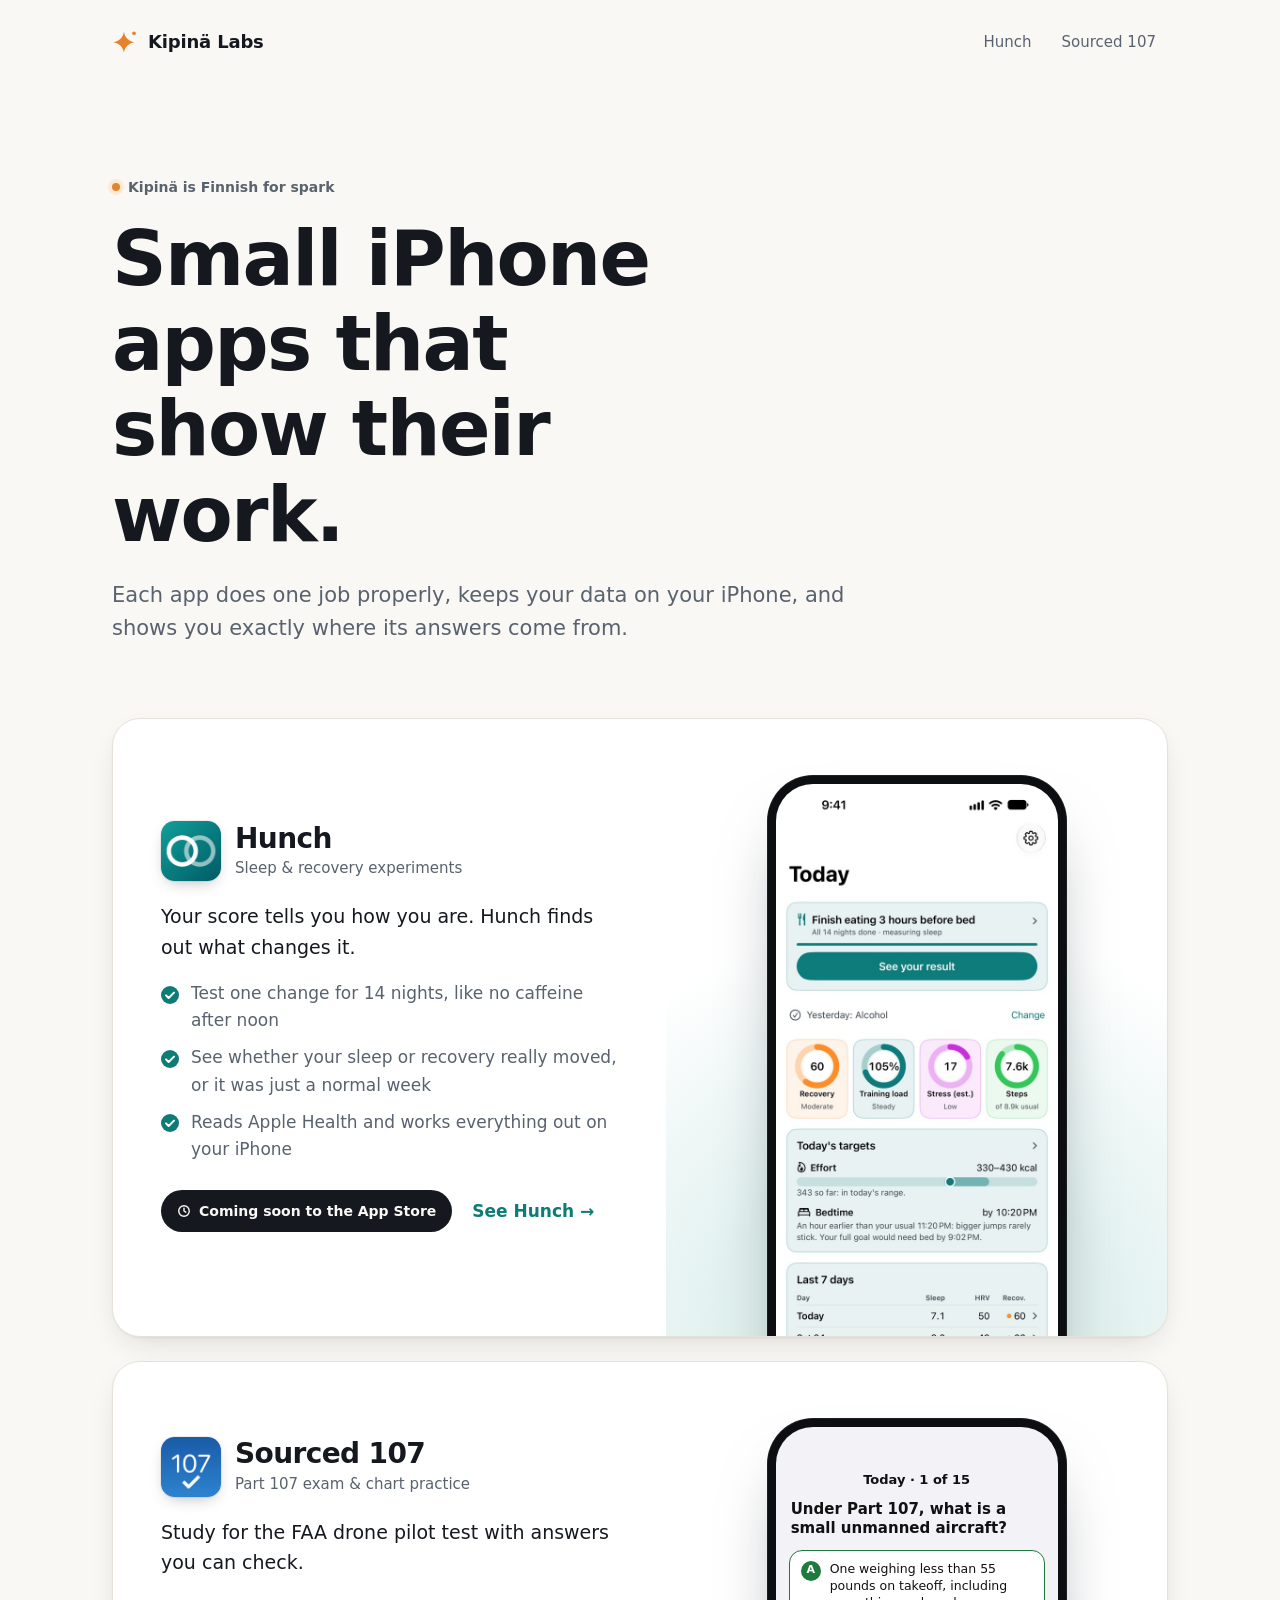
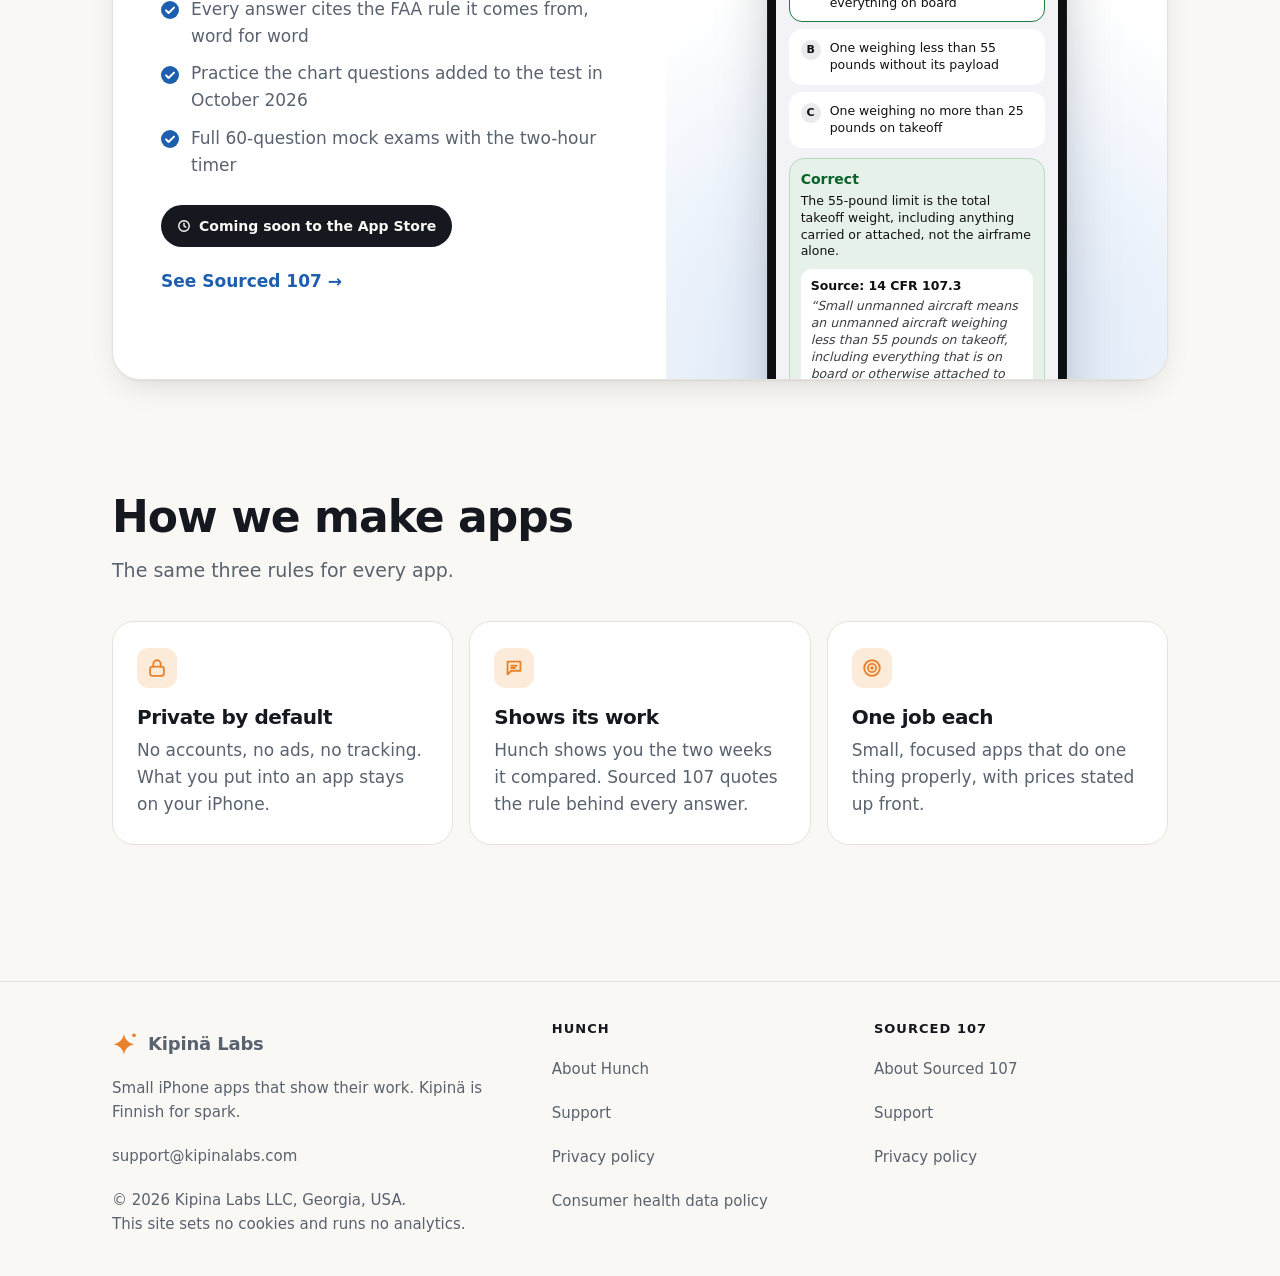
==== index.html @ bf765df0 "Publish site 2026-10-26" ====
<!doctype html>
<html lang="en">
<head>
<meta charset="utf-8">
<meta name="viewport" content="width=device-width, initial-scale=1, viewport-fit=cover">
<title>Kipina Labs: small iPhone apps that show their work</title>
<meta name="description" content="Kipina Labs makes Hunch, for sleep and recovery experiments, and Sourced 107, for the FAA Part 107 drone pilot test. No accounts, no ads, no tracking.">
<link rel="canonical" href="https://kipinalabs.com/">
<meta property="og:type" content="website">
<meta property="og:site_name" content="Kipina Labs">
<meta property="og:title" content="Kipina Labs: small iPhone apps that show their work">
<meta property="og:description" content="Kipina Labs makes Hunch, for sleep and recovery experiments, and Sourced 107, for the FAA Part 107 drone pilot test. No accounts, no ads, no tracking.">
<meta property="og:url" content="https://kipinalabs.com/">
<meta property="og:image" content="https://kipinalabs.com/assets/hunch-icon.png">
<meta name="twitter:card" content="summary">
<meta name="theme-color" content="#faf8f4" media="(prefers-color-scheme: light)">
<meta name="theme-color" content="#0e1114" media="(prefers-color-scheme: dark)">
<link rel="icon" href="/favicon.svg" type="image/svg+xml">
<link rel="stylesheet" href="/style.css">
<script type="application/ld+json">
{
 "@context": "https://schema.org",
 "@type": "Organization",
 "name": "Kipina Labs LLC",
 "url": "https://kipinalabs.com/",
 "email": "support@kipinalabs.com",
 "alternateName": "Kipinä Labs",
 "logo": "https://kipinalabs.com/favicon.svg"
}
</script>
</head>
<body>
<a class="skip-link" href="#main">Skip to main content</a>
<header class="site-header">
  <div class="wrap">
    <a class="brand" href="/"><svg viewBox="0 0 24 24" aria-hidden="true"><path fill="#e8822a" d="M11 2.5c.8 5.3 4.4 8.9 9.7 9.7-5.3.8-8.9 4.4-9.7 9.7-.8-5.3-4.4-8.9-9.7-9.7 5.3-.8 8.9-4.4 9.7-9.7z"/><circle cx="20.3" cy="3.9" r="1.7" fill="#e8822a"/></svg>Kipinä Labs</a>
    <nav class="site-nav" aria-label="Apps"><a href="/hunch/">Hunch</a><a href="/sourced107/">Sourced 107</a></nav>
  </div>
</header>
<main id="main">
<section class="wrap hero">
  <p class="eyebrow">Kipinä is Finnish for spark</p>
  <h1>Small iPhone apps that show their work.</h1>
  <p class="lead">Each app does one job properly, keeps your data on your iPhone, and shows you exactly where its answers come from.</p>
</section>

<section class="wrap apps" aria-label="Our apps">
  <article class="panel hunch">
    <div class="panel-text">
      <div class="app-id"><img class="app-icon" src="/assets/hunch-icon.png" alt="" width="60" height="60"><div><h2>Hunch</h2><p>Sleep &amp; recovery experiments</p></div></div>
      <p>Your score tells you how you are. Hunch finds out what changes it.</p>
      <ul class="checks">
        <li>Test one change for 14 nights, like no caffeine after noon</li>
        <li>See whether your sleep or recovery really moved, or it was just a normal week</li>
        <li>Reads Apple Health and works everything out on your iPhone</li>
      </ul>
      <div class="actions"><span class="soon"><svg viewBox="0 0 24 24" fill="none" stroke="currentColor" stroke-width="2.4" stroke-linecap="round" aria-hidden="true"><circle cx="12" cy="12" r="9"/><path d="M12 7v5l3 2"/></svg>Coming soon to the App Store</span><a class="more" href="/hunch/">See Hunch</a></div>
    </div>
    <div class="panel-art"><div class="phone"><img src="/assets/hunch-01-today.jpg" alt="Hunch's Today screen with recovery, training load, stress and steps rings" width="600" height="1304" loading="lazy"></div></div>
  </article>

  <article class="panel s107">
    <div class="panel-text">
      <div class="app-id"><img class="app-icon" src="/assets/sourced107-icon.png" alt="" width="60" height="60"><div><h2>Sourced 107</h2><p>Part 107 exam &amp; chart practice</p></div></div>
      <p>Study for the FAA drone pilot test with answers you can check.</p>
      <ul class="checks">
        <li>Every answer cites the FAA rule it comes from, word for word</li>
        <li>Practice the chart questions added to the test in October 2026</li>
        <li>Full 60-question mock exams with the two-hour timer</li>
      </ul>
      <div class="actions"><span class="soon"><svg viewBox="0 0 24 24" fill="none" stroke="currentColor" stroke-width="2.4" stroke-linecap="round" aria-hidden="true"><circle cx="12" cy="12" r="9"/><path d="M12 7v5l3 2"/></svg>Coming soon to the App Store</span><a class="more" href="/sourced107/">See Sourced 107</a></div>
    </div>
    <div class="panel-art"><div class="phone"><div class="screen" role="img" aria-label="Sourced 107 after a correct answer: the explanation, and the FAA rule it comes from, quoted word for word">
  <div class="bar">Today · 1 of 15</div>
  <div class="stem">Under Part 107, what is a small unmanned aircraft?</div>
  <div class="choice right"><b>A</b>One weighing less than 55 pounds on takeoff, including everything on board</div>
  <div class="choice"><b>B</b>One weighing less than 55 pounds without its payload</div>
  <div class="choice"><b>C</b>One weighing no more than 25 pounds on takeoff</div>
  <div class="verdict"><strong>Correct</strong>The 55-pound limit is the total takeoff weight, including anything carried or attached, not the airframe alone.
    <div class="src"><span>Source: 14 CFR 107.3</span><q>Small unmanned aircraft means an unmanned aircraft weighing less than 55 pounds on takeoff, including everything that is on board or otherwise attached to the aircraft.</q></div>
  </div>
  <div class="next">Next question</div>
</div></div></div>
  </article>
</section>

<section class="wrap section">
  <div class="section-head"><h2>How we make apps</h2><p>The same three rules for every app.</p></div>
  <div class="cards">
    <div class="card"><div class="glyph"><svg viewBox="0 0 24 24" fill="none" stroke="currentColor" stroke-width="2" stroke-linecap="round" stroke-linejoin="round" aria-hidden="true"><rect x="4.5" y="10.5" width="15" height="10" rx="2.5"/><path d="M8 10.5V7.5a4 4 0 0 1 8 0v3"/></svg></div><h3>Private by default</h3><p>No accounts, no ads, no tracking. What you put into an app stays on your iPhone.</p></div>
    <div class="card"><div class="glyph"><svg viewBox="0 0 24 24" fill="none" stroke="currentColor" stroke-width="2" stroke-linecap="round" stroke-linejoin="round" aria-hidden="true"><path d="M5 5h14v10H9l-4 4z"/><path d="M9 9.5h6M9 12h4"/></svg></div><h3>Shows its work</h3><p>Hunch shows you the two weeks it compared. Sourced 107 quotes the rule behind every answer.</p></div>
    <div class="card"><div class="glyph"><svg viewBox="0 0 24 24" fill="none" stroke="currentColor" stroke-width="2" aria-hidden="true"><circle cx="12" cy="12" r="8.5"/><circle cx="12" cy="12" r="4.5"/><circle cx="12" cy="12" r="1" fill="currentColor"/></svg></div><h3>One job each</h3><p>Small, focused apps that do one thing properly, with prices stated up front.</p></div>
  </div>
</section>
</main>
<footer class="site-footer">
  <div class="wrap">
    <div>
      <a class="brand" href="/"><svg viewBox="0 0 24 24" aria-hidden="true"><path fill="#e8822a" d="M11 2.5c.8 5.3 4.4 8.9 9.7 9.7-5.3.8-8.9 4.4-9.7 9.7-.8-5.3-4.4-8.9-9.7-9.7 5.3-.8 8.9-4.4 9.7-9.7z"/><circle cx="20.3" cy="3.9" r="1.7" fill="#e8822a"/></svg>Kipinä Labs</a>
      <p>Small iPhone apps that show their work. Kipinä is Finnish for spark.</p>
      <p><a href="mailto:support@kipinalabs.com">support@kipinalabs.com</a></p>
      <p>© 2026 Kipina Labs LLC, Georgia, USA.<br>This site sets no cookies and runs no analytics.</p>
    </div>
    <div>
      <h2>Hunch</h2>
      <ul><li><a href="/hunch/">About Hunch</a></li><li><a href="/hunch/support.html">Support</a></li><li><a href="/hunch/privacy.html">Privacy policy</a></li><li><a href="/hunch/consumer-health-data.html">Consumer health data policy</a></li></ul>
    </div>
    <div>
      <h2>Sourced 107</h2>
      <ul><li><a href="/sourced107/">About Sourced 107</a></li><li><a href="/sourced107/support.html">Support</a></li><li><a href="/sourced107/privacy.html">Privacy policy</a></li></ul>
    </div>
  </div>
</footer>
</body>
</html>
---- style.css ----
/* Kipina Labs: one stylesheet for every page. System fonts only, no third-party requests. */

:root {
  --bg: #faf8f4;
  --surface: #ffffff;
  --ink: #15191f;
  --muted: #59626f;
  --line: #e7e2d9;
  --spark: #e8822a;
  --spark-soft: #fcebd9;
  --focus: #b85c12; /* darker spark: at least 3:1 on every light background, for focus rings */
  --hunch: #0d7b76;
  --hunch-soft: #e1f1ef;
  --s107: #1d5fae;
  --s107-soft: #e4edf9;
  --shadow: 0 1px 2px rgba(21, 25, 31, .05), 0 12px 32px -12px rgba(21, 25, 31, .18);
  --radius: 22px;
  color-scheme: light dark;
}

@media (prefers-color-scheme: dark) {
  :root {
    --bg: #0e1114;
    --surface: #161a1f;
    --ink: #eef1f4;
    --muted: #a3acb7;
    --line: #272d34;
    --spark: #f59d4c;
    --spark-soft: #3a2614;
    --focus: #f59d4c;
    --hunch: #45c4bb;
    --hunch-soft: #0f2c2a;
    --s107: #74abee;
    --s107-soft: #142439;
    --shadow: 0 1px 2px rgba(0, 0, 0, .4), 0 16px 40px -16px rgba(0, 0, 0, .7);
  }
}

* { box-sizing: border-box; }

html { -webkit-text-size-adjust: 100%; scroll-behavior: smooth; }

body {
  margin: 0;
  background: var(--bg);
  color: var(--ink);
  font: 17px/1.6 -apple-system, BlinkMacSystemFont, "SF Pro Text", "Segoe UI", system-ui, sans-serif;
  -webkit-font-smoothing: antialiased;
}

img { max-width: 100%; height: auto; }

a { color: inherit; text-underline-offset: 3px; text-decoration-thickness: 1px; }
a:hover { text-decoration-thickness: 2px; }
:focus-visible { outline: 3px solid var(--focus); outline-offset: 3px; border-radius: 6px; }

.skip-link {
  position: absolute; left: 16px; top: -100px; z-index: 10;
  display: inline-flex; align-items: center; min-height: 44px; padding: 0 18px; border-radius: 999px;
  background: var(--ink); color: var(--bg); font-weight: 600; text-decoration: none;
}
.skip-link:focus { top: 12px; }

h1, h2, h3 {
  font-family: -apple-system, BlinkMacSystemFont, "SF Pro Display", "Segoe UI", system-ui, sans-serif;
  line-height: 1.12;
  letter-spacing: -0.022em;
  margin: 0;
}

.wrap {
  width: 100%;
  max-width: 1120px;
  margin: 0 auto;
  padding-left: max(16px, env(safe-area-inset-left));
  padding-right: max(16px, env(safe-area-inset-right));
}
@media (min-width: 640px) { .wrap { padding-left: 32px; padding-right: 32px; } }

/* Header */

.site-header { padding: 20px 0; }
.site-header .wrap { display: flex; flex-wrap: wrap; align-items: center; justify-content: space-between; gap: 4px 16px; }
.brand { display: inline-flex; align-items: center; gap: 10px; min-height: 44px; white-space: nowrap; font-weight: 700; font-size: 18px; letter-spacing: -0.01em; text-decoration: none; }
.brand svg { width: 26px; height: 26px; flex: none; }
.site-nav { display: flex; gap: 6px; flex-wrap: wrap; justify-content: flex-end; margin-left: auto; }
.site-nav a { display: inline-flex; align-items: center; min-height: 44px; text-decoration: none; font-size: 15px; font-weight: 500; color: var(--muted); padding: 0 12px; border-radius: 999px; }
.site-nav a:hover, .site-nav a[aria-current] { color: var(--ink); background: var(--surface); }

/* Home hero */

.hero { padding-top: 48px; padding-bottom: 40px; }
@media (min-width: 820px) { .hero { padding-top: 88px; padding-bottom: 72px; } }
.eyebrow { display: inline-flex; align-items: center; gap: 8px; font-size: 14px; font-weight: 600; color: var(--muted); margin: 0 0 18px; }
.eyebrow::before { content: ""; width: 8px; height: 8px; border-radius: 50%; background: var(--spark); box-shadow: 0 0 0 4px var(--spark-soft); }
.hero h1 { font-size: clamp(40px, 7.4vw, 76px); font-weight: 800; max-width: 12ch; }
.hero .lead { font-size: clamp(18px, 2.2vw, 21px); color: var(--muted); max-width: 36em; margin: 22px 0 0; }

/* App panels on the home page */

.apps { display: grid; gap: 24px; padding-bottom: 32px; }
.panel {
  display: grid;
  gap: 8px;
  background: var(--surface);
  border: 1px solid var(--line);
  border-radius: calc(var(--radius) + 6px);
  overflow: hidden;
  box-shadow: var(--shadow);
}
@media (min-width: 860px) { .panel { grid-template-columns: 1.05fr .95fr; gap: 0; } }
.panel-text { padding: 32px 24px 8px; }
@media (min-width: 860px) { .panel-text { padding: 56px 48px; align-self: center; } }
.panel-art { position: relative; display: grid; place-items: center; padding: 36px 16px 0; overflow: hidden; min-height: 360px; }
.panel-art::before { content: ""; position: absolute; inset: 0; background: linear-gradient(180deg, transparent 0%, var(--tint) 75%); }
@media (min-width: 860px) { .panel-art::before { background: radial-gradient(110% 85% at 50% 100%, var(--tint) 0%, var(--tint) 35%, transparent 80%); } }
@media (min-width: 860px) { .panel-art { padding: 56px 32px 0; align-items: end; } }
.panel.hunch { --accent: var(--hunch); --tint: var(--hunch-soft); }
.panel.s107 { --accent: var(--s107); --tint: var(--s107-soft); }

.app-id { display: flex; align-items: center; gap: 14px; margin-bottom: 20px; }
.app-icon { width: 60px; height: 60px; border-radius: 22.5%; box-shadow: 0 0 0 1px rgba(0, 0, 0, .06), 0 6px 16px -6px rgba(0, 0, 0, .3); flex: none; }
.app-id h2 { font-size: 28px; }
.app-id p { margin: 2px 0 0; color: var(--muted); font-size: 15px; }
.panel-text > p { font-size: 19px; margin: 0 0 18px; }

.checks { list-style: none; padding: 0; margin: 0 0 26px; display: grid; gap: 10px; }
.checks li { position: relative; padding-left: 30px; color: var(--muted); }
.checks li::before {
  content: "";
  position: absolute; left: 0; top: .32em;
  width: 18px; height: 18px; border-radius: 50%;
  background: var(--accent, var(--spark)) url("data:image/svg+xml,%3Csvg xmlns='http://www.w3.org/2000/svg' viewBox='0 0 18 18'%3E%3Cpath d='M5 9.4l2.6 2.6L13 6.6' fill='none' stroke='white' stroke-width='2' stroke-linecap='round' stroke-linejoin='round'/%3E%3C/svg%3E") center / 18px no-repeat;
}

.actions { display: flex; flex-wrap: wrap; align-items: center; gap: 12px 20px; }
.soon {
  display: inline-flex; align-items: center; gap: 8px;
  font-size: 14px; font-weight: 600;
  padding: 10px 16px; border-radius: 999px;
  background: var(--ink); color: var(--bg);
}
.soon svg { width: 14px; height: 14px; }
.more { display: inline-flex; align-items: center; min-height: 44px; font-weight: 600; color: var(--accent, var(--ink)); text-decoration: none; }
.more::after { content: "\00a0→"; content: "\00a0→" / ""; } /* the arrow is decoration: keep it out of the link's name */
.more:hover { text-decoration: underline; }

/* Phones */

.phone {
  position: relative;
  width: min(290px, 74vw);
  padding: 9px;
  border-radius: 46px;
  background: #0c0e11;
  box-shadow: 0 0 0 1px rgba(255, 255, 255, .07) inset, 0 40px 70px -30px rgba(10, 20, 30, .55);
}
.phone > img, .phone > .screen { display: block; width: 100%; border-radius: 37px; }
.panel-art .phone { margin-bottom: -90px; }
@media (min-width: 860px) { .panel-art .phone { margin-bottom: -70px; width: 300px; } }

/* A drawn Sourced 107 screen, from question REG-0001 in the app */
.screen {
  aspect-ratio: 1206 / 2622;
  background: #f2f2f7;
  color: #111;
  padding: 44px 13px 16px;
  font-size: 12.5px;
  line-height: 1.35;
  overflow: hidden;
  font-family: -apple-system, BlinkMacSystemFont, "SF Pro Text", system-ui, sans-serif;
}
.screen .bar { text-align: center; font-weight: 600; font-size: 13px; margin-bottom: 12px; }
.screen .stem { font-weight: 700; font-size: 15px; line-height: 1.25; margin: 0 2px 12px; }
.screen .choice { display: flex; gap: 9px; align-items: flex-start; background: #fff; border-radius: 13px; padding: 10px 11px; margin-bottom: 7px; border: 1.5px solid transparent; }
.screen .choice b { flex: none; width: 20px; height: 20px; border-radius: 50%; background: #e9e9ee; display: grid; place-items: center; font-size: 11px; }
.screen .choice.right { border-color: #1f7a3d; }
.screen .choice.right b { background: #1f7a3d; color: #fff; }
.screen .verdict { background: #e6f1e9; border: 1px solid #b9d8c2; border-radius: 15px; padding: 11px; margin-top: 10px; }
.screen .verdict strong { color: #0a6129; display: block; font-size: 14px; margin-bottom: 4px; }
.screen .src { background: #fff; border-radius: 11px; padding: 9px 10px; margin-top: 9px; }
.screen .src span { font-weight: 700; display: block; margin-bottom: 3px; }
.screen .src q { font-style: italic; color: #3c3c43; }
.screen .next { margin-top: 14px; background: #1d5fae; color: #fff; text-align: center; font-weight: 600; border-radius: 999px; padding: 10px; }

/* Principles */

.section { padding-top: 64px; padding-bottom: 64px; }
@media (min-width: 820px) { .section { padding-top: 80px; padding-bottom: 80px; } }
.section-head { max-width: 40em; margin-bottom: 36px; }
.section-head h2 { font-size: clamp(30px, 4.4vw, 44px); font-weight: 800; }
.section-head p { color: var(--muted); font-size: 19px; margin: 14px 0 0; }

.cards { display: grid; gap: 16px; }
@media (min-width: 720px) { .cards { grid-template-columns: repeat(3, 1fr); } }
@media (min-width: 720px) { .cards.two { grid-template-columns: repeat(2, 1fr); } }
.card { background: var(--surface); border: 1px solid var(--line); border-radius: var(--radius); padding: 26px 24px; }
.card h3 { font-size: 20px; margin-bottom: 8px; }
.card p { margin: 0; color: var(--muted); }
.card .glyph { width: 40px; height: 40px; border-radius: 12px; display: grid; place-items: center; margin-bottom: 18px; background: var(--tint, var(--spark-soft)); color: var(--accent, var(--spark)); }
.card .glyph svg { width: 22px; height: 22px; }
.card ul { margin: 10px 0 0; padding-left: 18px; color: var(--muted); }
.card li + li { margin-top: 4px; }

/* App pages */

.app-page.hunch { --accent: var(--hunch); --tint: var(--hunch-soft); }
.app-page.s107 { --accent: var(--s107); --tint: var(--s107-soft); }

.app-hero { display: grid; gap: 40px; padding-top: 32px; padding-bottom: 24px; align-items: center; }
@media (min-width: 880px) { .app-hero { grid-template-columns: 1.1fr .9fr; padding-top: 64px; padding-bottom: 40px; } }
.app-hero .app-icon { width: 88px; height: 88px; margin-bottom: 22px; }
.app-hero h1 { font-size: clamp(44px, 7vw, 68px); font-weight: 800; }
.app-hero .sub { font-size: clamp(20px, 2.6vw, 24px); font-weight: 600; color: var(--accent); margin: 8px 0 18px; letter-spacing: -0.01em; }
.app-hero .lead { font-size: 19px; color: var(--muted); max-width: 32em; margin: 0 0 28px; }
.app-hero .fine { font-size: 14px; color: var(--muted); margin: 14px 0 0; }
.hero-art { position: relative; display: grid; place-items: center; padding: 24px 0; }
.hero-art::before { content: ""; position: absolute; inset: 6% 4%; border-radius: 50%; background: radial-gradient(closest-side, var(--tint), transparent); }

.steps { counter-reset: step; display: grid; gap: 16px; }
@media (min-width: 720px) { .steps { grid-template-columns: repeat(3, 1fr); } }
.steps .card { position: relative; padding-top: 64px; }
.steps .card::before {
  counter-increment: step; content: counter(step);
  position: absolute; top: 22px; left: 24px;
  width: 30px; height: 30px; border-radius: 50%;
  display: grid; place-items: center;
  font-weight: 700; font-size: 15px;
  background: var(--accent); color: var(--bg);
}

.split { display: grid; gap: 40px; align-items: center; }
@media (min-width: 880px) { .split { grid-template-columns: 1fr 1fr; gap: 64px; } }
.split .phone { justify-self: center; }

.shots { display: flex; gap: 20px; overflow-x: auto; scroll-snap-type: x mandatory; padding: 8px 2px 24px; margin: 0; scrollbar-width: thin; }
.shots figure { flex: 0 0 220px; margin: 0; scroll-snap-align: start; }
.shots img { display: block; width: 100%; border-radius: 26px; border: 1px solid var(--line); box-shadow: var(--shadow); }
.shots figcaption { font-size: 15px; color: var(--muted); margin-top: 12px; }

.price { display: grid; gap: 16px; }
@media (min-width: 720px) { .price { grid-template-columns: repeat(3, 1fr); } }
.price .card strong { display: block; font-size: 30px; letter-spacing: -0.02em; margin: 4px 0 6px; color: var(--ink); }
.price .card.featured { border: 2px solid var(--accent); }
.tag { display: inline-block; font-size: 12px; font-weight: 700; text-transform: uppercase; letter-spacing: .06em; color: var(--accent); }

.note { border-left: 4px solid var(--accent, var(--spark)); background: var(--surface); border-radius: 0 14px 14px 0; padding: 16px 20px; color: var(--muted); margin: 0; }

.faq { display: grid; gap: 10px; max-width: 760px; }
.faq details { background: var(--surface); border: 1px solid var(--line); border-radius: 16px; padding: 0 20px; }
.faq summary { cursor: pointer; font-weight: 600; padding: 18px 0; list-style: none; display: flex; justify-content: space-between; gap: 16px; }
.faq summary::-webkit-details-marker { display: none; }
.faq summary::after { content: "+"; content: "+" / ""; font-weight: 400; font-size: 22px; line-height: 1; color: var(--muted); }
.faq details[open] summary::after { content: "–"; content: "–" / ""; }
.faq details p { margin: 0 0 18px; color: var(--muted); }

.page-links { display: flex; flex-wrap: wrap; gap: 10px; }
.page-links a { text-decoration: none; font-weight: 600; padding: 10px 16px; border-radius: 999px; border: 1px solid var(--line); background: var(--surface); }
.page-links a:hover { border-color: var(--accent, var(--ink)); }

/* Support and privacy pages */

.prose { max-width: 720px; padding-top: 24px; padding-bottom: 24px; }
.prose .crumb { display: inline-flex; align-items: center; gap: 10px; min-height: 44px; font-weight: 600; text-decoration: none; color: var(--muted); margin-bottom: 26px; }
.prose .crumb img { width: 32px; height: 32px; border-radius: 22.5%; }
.prose h1 { font-size: clamp(34px, 5vw, 48px); font-weight: 800; margin-bottom: 10px; }
.prose h2 { font-size: 21px; margin: 36px 0 8px; letter-spacing: -0.01em; }
.prose p { margin: 0 0 14px; }
.prose ul { margin: 0 0 14px; padding-left: 22px; }
.prose li { margin: 0 0 8px; }
.prose a { color: var(--accent, var(--ink)); }
.meta { color: var(--muted); font-size: 15px; margin: 0 0 28px; }
.summary { background: var(--surface); border: 1px solid var(--line); border-radius: 16px; padding: 18px 20px; }

/* Footer */

.site-footer { border-top: 1px solid var(--line); margin-top: 56px; padding: 40px 0 calc(40px + env(safe-area-inset-bottom)); color: var(--muted); font-size: 15px; }
.site-footer .wrap { display: grid; gap: 28px; }
@media (min-width: 720px) { .site-footer .wrap { grid-template-columns: 1.4fr 1fr 1fr; } }
.site-footer h2 { font-size: 13px; text-transform: uppercase; letter-spacing: .08em; color: var(--ink); margin-bottom: 10px; }
.site-footer ul { list-style: none; margin: 0; padding: 0; display: grid; }
.site-footer a { display: inline-flex; align-items: center; min-height: 44px; text-decoration: none; }
.site-footer a:hover { color: var(--ink); text-decoration: underline; }
.site-footer p { margin: 10px 0 0; }

@media (prefers-reduced-motion: reduce) { html { scroll-behavior: auto; } }
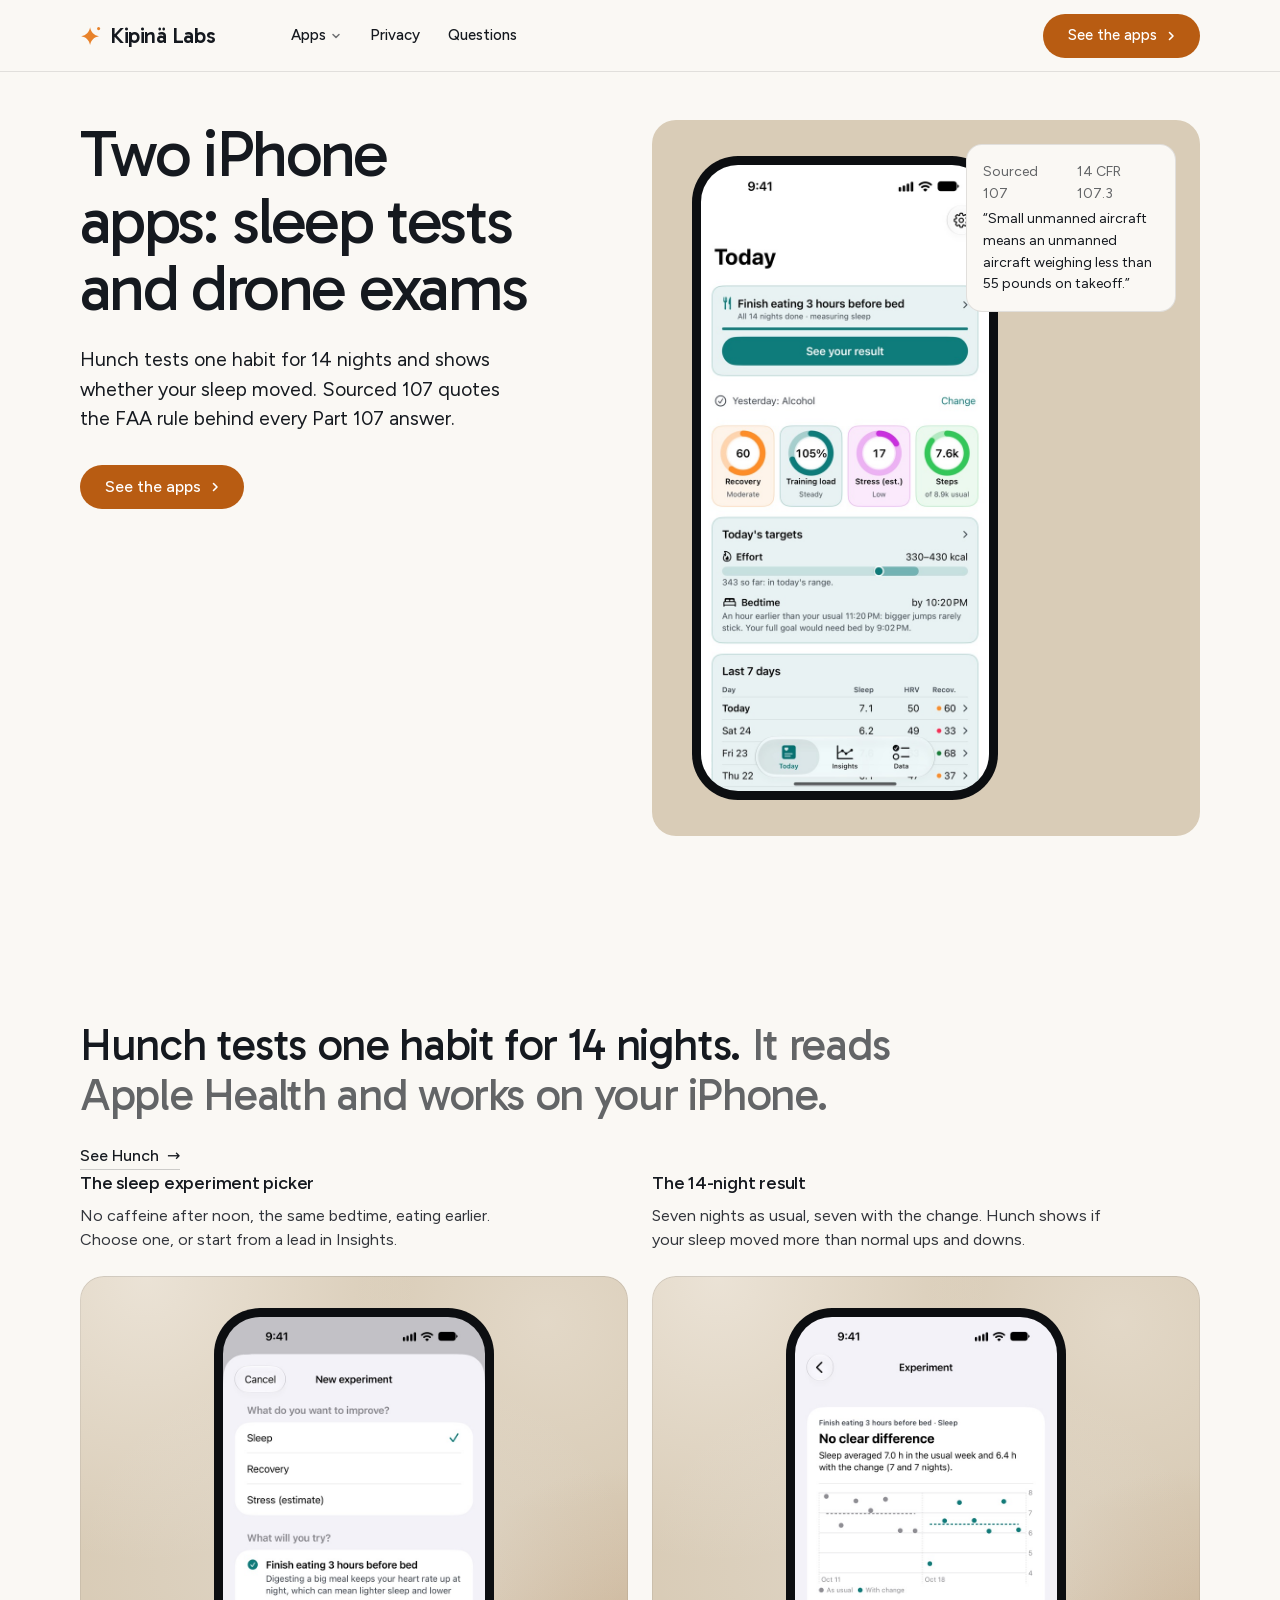
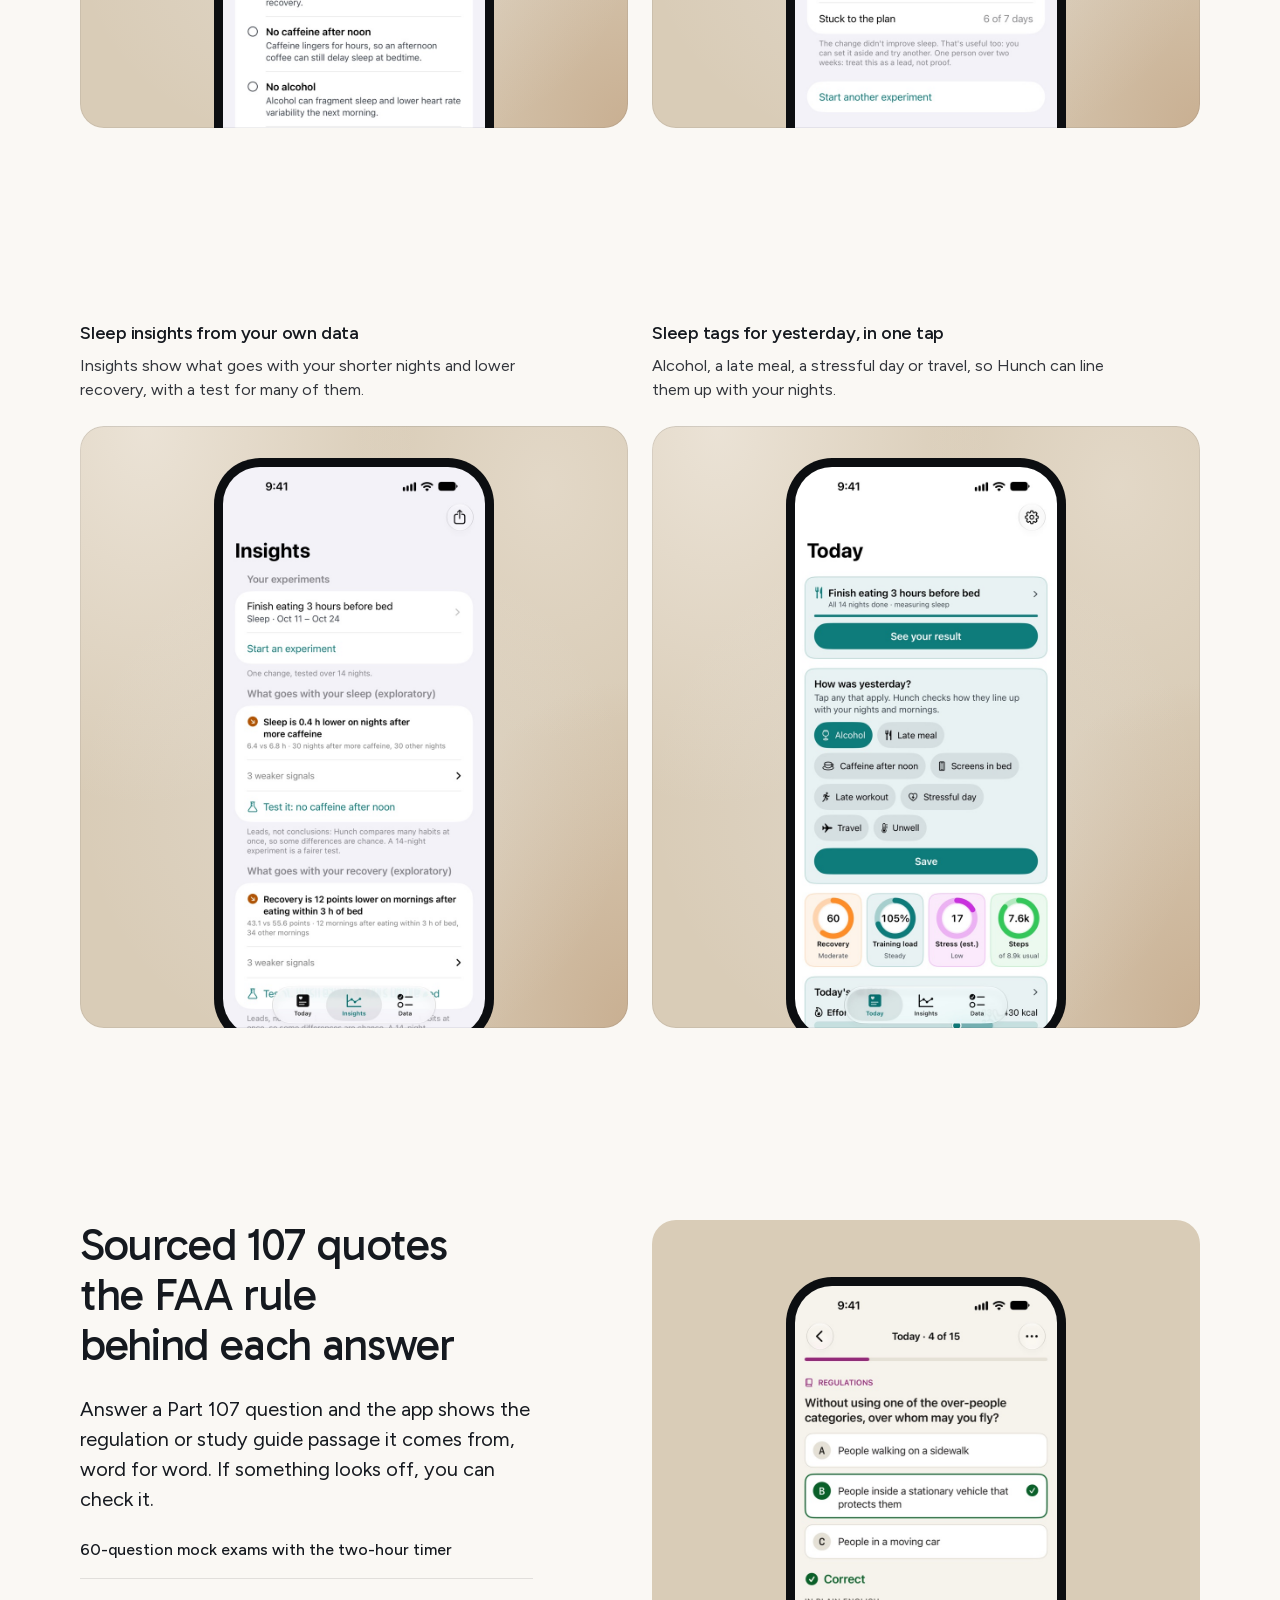
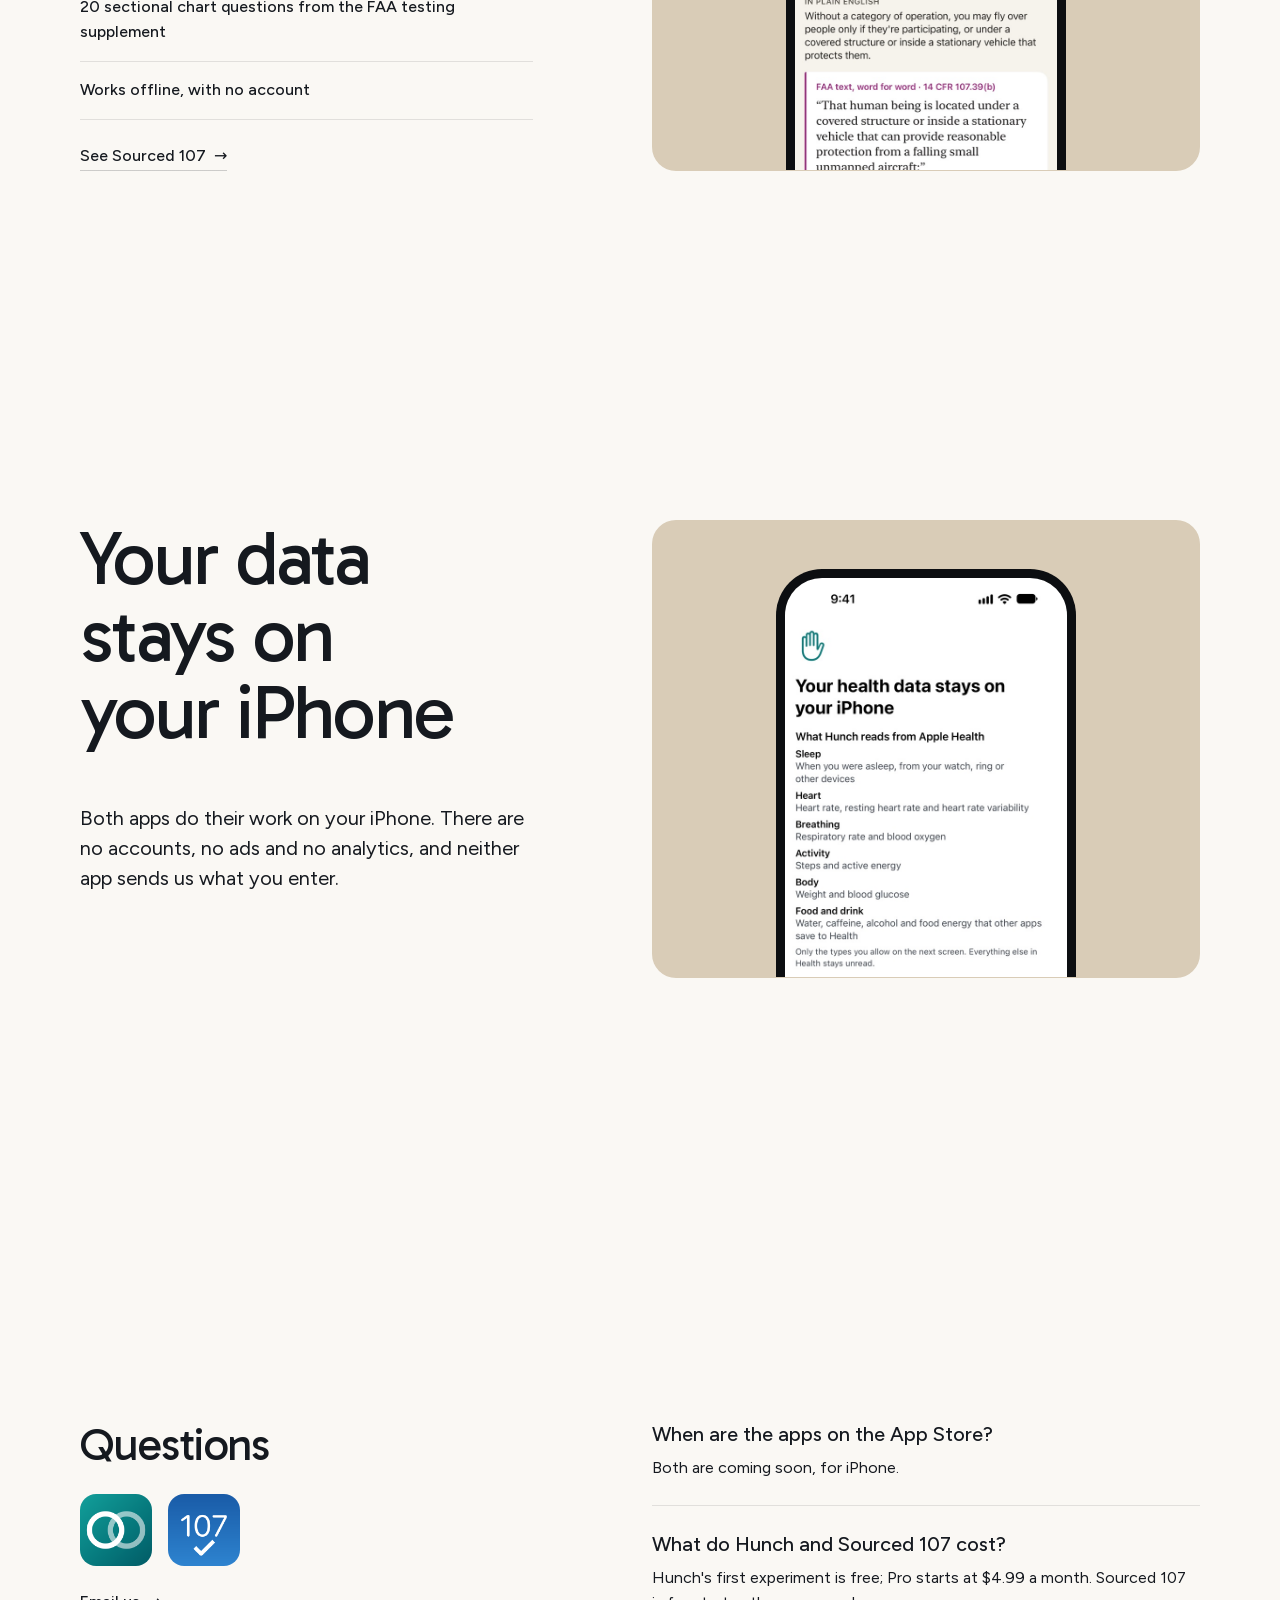
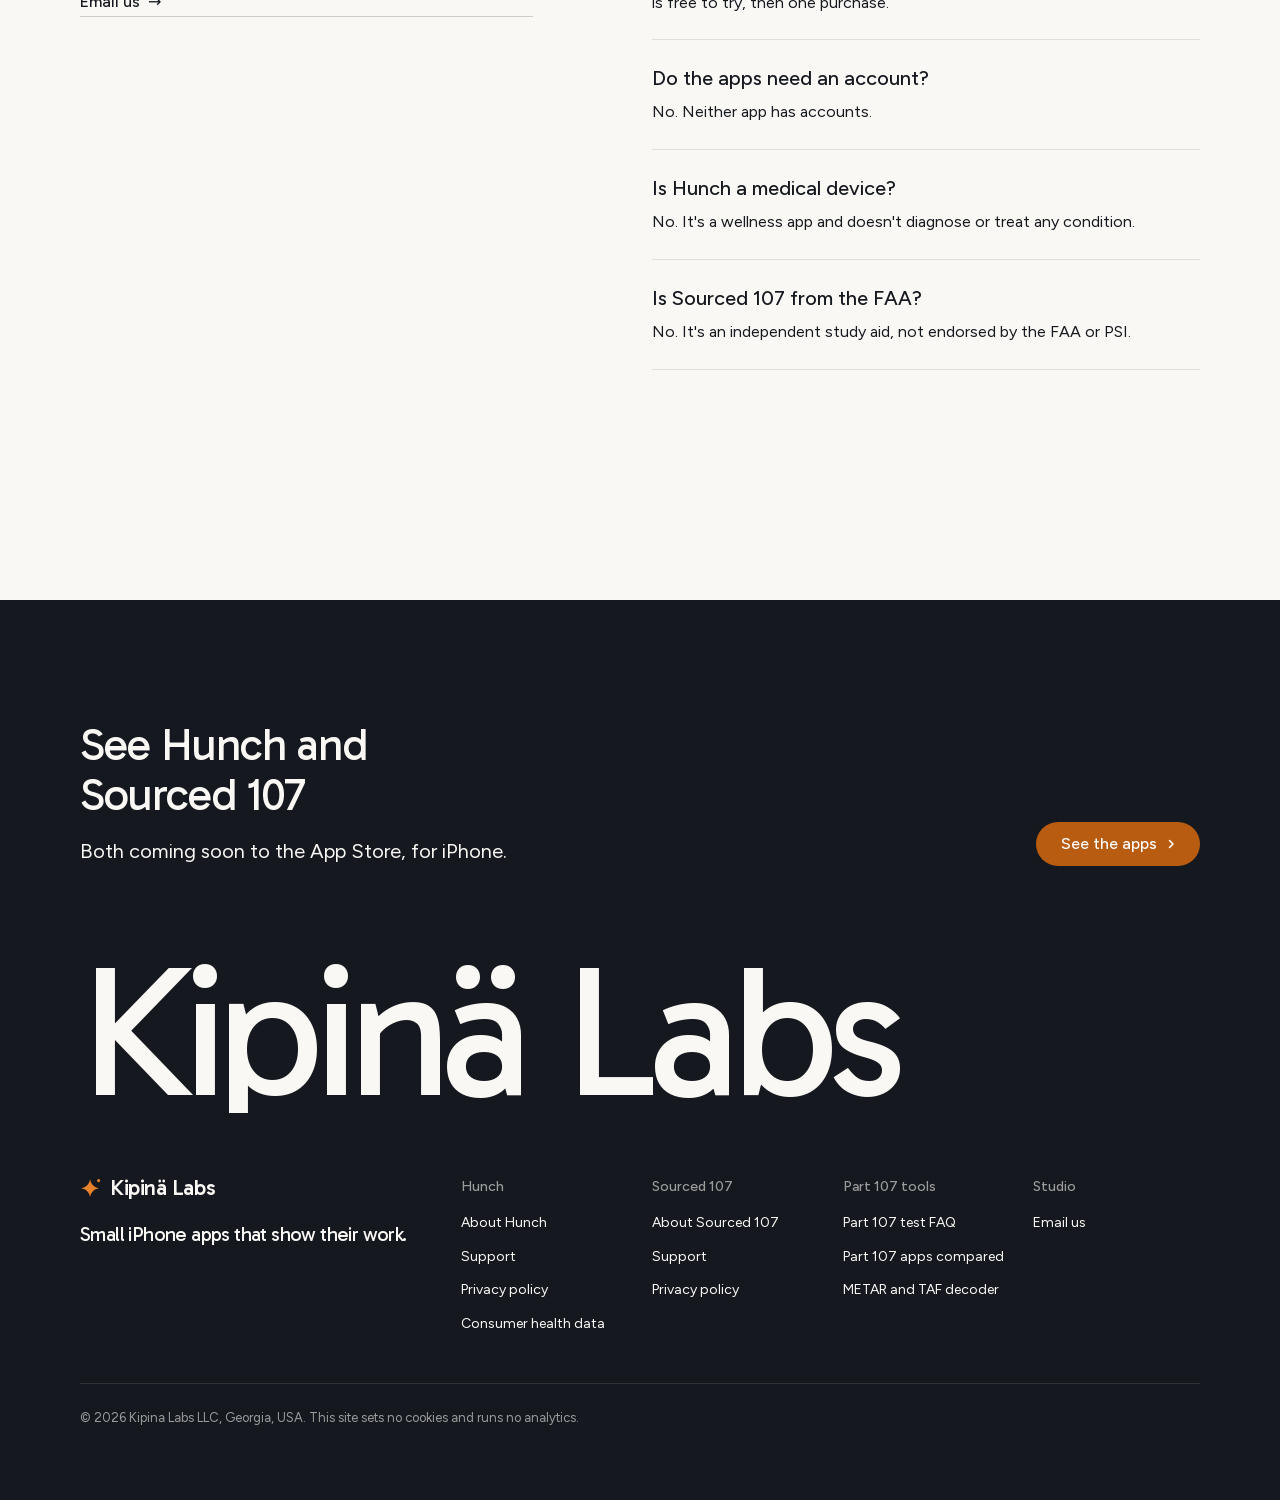
==== commit bda3c009: "Publish site 2026-11-12" ====
--- a/index.html
+++ b/index.html
@@ -1,115 +1,263 @@
 <!doctype html>
-<html lang="en">
+<html lang="en" data-type="software" data-radius="round" data-ground="sand" data-buttons="arrow" data-motion>
 <head>
 <meta charset="utf-8">
 <meta name="viewport" content="width=device-width, initial-scale=1, viewport-fit=cover">
-<title>Kipina Labs: small iPhone apps that show their work</title>
-<meta name="description" content="Kipina Labs makes Hunch, for sleep and recovery experiments, and Sourced 107, for the FAA Part 107 drone pilot test. No accounts, no ads, no tracking.">
+<title>Kipina Labs: iPhone apps for sleep tests and drone exams</title>
+<meta name="description" content="Hunch tests one sleep habit for 14 nights. Sourced 107 quotes the FAA rule behind every Part 107 answer. No accounts, no ads, no tracking.">
 <link rel="canonical" href="https://kipinalabs.com/">
 <meta property="og:type" content="website">
 <meta property="og:site_name" content="Kipina Labs">
-<meta property="og:title" content="Kipina Labs: small iPhone apps that show their work">
-<meta property="og:description" content="Kipina Labs makes Hunch, for sleep and recovery experiments, and Sourced 107, for the FAA Part 107 drone pilot test. No accounts, no ads, no tracking.">
+<meta property="og:title" content="Kipina Labs: iPhone apps for sleep tests and drone exams">
+<meta property="og:description" content="Hunch tests one sleep habit for 14 nights. Sourced 107 quotes the FAA rule behind every Part 107 answer.">
 <meta property="og:url" content="https://kipinalabs.com/">
-<meta property="og:image" content="https://kipinalabs.com/assets/hunch-icon.png">
-<meta name="twitter:card" content="summary">
-<meta name="theme-color" content="#faf8f4" media="(prefers-color-scheme: light)">
-<meta name="theme-color" content="#0e1114" media="(prefers-color-scheme: dark)">
+<meta property="og:image" content="https://kipinalabs.com/share.jpg">
+<meta name="twitter:card" content="summary_large_image">
 <link rel="icon" href="/favicon.svg" type="image/svg+xml">
-<link rel="stylesheet" href="/style.css">
-<script type="application/ld+json">
-{
- "@context": "https://schema.org",
- "@type": "Organization",
- "name": "Kipina Labs LLC",
- "url": "https://kipinalabs.com/",
- "email": "support@kipinalabs.com",
- "alternateName": "Kipinä Labs",
- "logo": "https://kipinalabs.com/favicon.svg"
+<meta name="theme-color" content="#faf8f4">
+<meta name="site-kind" content="software">
+<meta name="page-type" content="software">
+<link rel="stylesheet" href="assets/fonts/fonts.css">
+<link rel="stylesheet" href="assets/system.css">
+<link rel="stylesheet" href="assets/ui/cards.css">
+<link rel="stylesheet" href="assets/motion/motion.css">
+<link rel="stylesheet" href="assets/backgrounds/backgrounds.css">
+<link rel="stylesheet" href="assets/layout/layout.css">
+<link rel="stylesheet" href="assets/icons/icon.css">
+<!-- Kipina Labs' own colours (the spark on warm paper) through start.mjs brand; fonts self-hosted, so the site
+     still makes no third-party requests -->
+<style>
+:root {
+  --p-bg: #faf8f4; --p-surface: #edebe8; --p-ink: #15191f; --p-muted: #636567;
+  --p-accent: #b85c12; --p-accent-ink: #ffffff; --p-action: #b85c12; --p-action-ink: #ffffff;
+  --p-inv-bg: #15191f; --p-inv-surface: #22262b; --p-inv-ink: #faf8f4; --p-inv-muted: #9a9b9b;
+  --p-inv-accent: #b85c12; --p-inv-accent-ink: #ffffff; --p-inv-action: #b85c12; --p-inv-action-ink: #ffffff;
+  --font-display: "Gabarito", system-ui, sans-serif;
+  --font-text: "Figtree", system-ui, sans-serif;
+  --font-mono: "DM Mono", ui-monospace, "SFMono-Regular", Menlo, Consolas, monospace;
+  --display-weight: 400;
+  --display-tracking: -0.03em;
+  --display-tracking-xl: -0.04em;
+  --ly-scale: 0.98;
 }
-</script>
+</style>
+<script>document.documentElement.classList.add('m-enter');setTimeout(()=>document.documentElement.classList.add('m-enter-done'),700)</script>
+<script src="assets/backgrounds/backgrounds.js"></script>
+<script>document.documentElement.classList.add('mo-js');setTimeout(()=>document.documentElement.classList.add('mo-safe'),2500)</script>
+<link rel="modulepreload" href="assets/moments/moments.js">
+<link rel="modulepreload" href="assets/moments/lib.js">
+<link rel="modulepreload" href="assets/moments/liquid-type/moment.js">
+<!-- page CSS: inside the visuals only (the phone frame round the real app screens), and the card group's --p-h -->
+<style>
+  .nav__logo svg { width: 22px; height: 22px; flex: none; }
+  .phone, .frame > .phone { position: absolute; width: 280px; padding: 9px; border-radius: 46px; background: #0c0e11; }
+  .phone > img { display: block; width: 100%; height: auto; border-radius: 37px; }
+  .hero__media { background: var(--ground-bg); }
+  .hero__media .phone { left: 40px; top: 36px; height: calc(100% - 72px); width: auto; }
+  .hero__media .phone > img { height: 100%; width: auto; }
+  @media (max-width: 1279px) { .hero__media .ly-float { display: none; } .hero__media .phone { left: 50%; translate: -50% 0; } }
+  .hero__media .phone--2 { display: none; }
+  @media (min-width: 640px) and (max-width: 1023px) {
+    #sourced107 .frame--split, #privacy .frame--split { --ratio: 46%; }
+    #hunch .card .panel { --p-h: calc(100svh - 620px); }
+    .hero__media .phone { translate: none; left: calc(50% - var(--s-3)); translate: -100% 0; }
+    .hero__media .phone--2 { display: block; left: calc(50% + var(--s-3)); translate: none; }
+  }
+  .hero__media .ly-float { left: auto; bottom: auto; right: var(--s-5); top: var(--s-5); width: 210px; }
+  .ly-float q { font-size: var(--t-small); color: var(--ink); quotes: "\201C" "\201D"; }
+  #privacy .frame .phone { left: calc(50% - 150px); top: 48px; width: 300px; }
+  #privacy .mo-lt__type { font-size: clamp(44px, 6vw, 88px); }
+  #faq .app-icons { display: flex; flex-wrap: wrap; align-items: center; gap: var(--s-5) var(--s-4); }
+  #faq .app-icons .link { flex-basis: 100%; }
+  #faq .app-icons__pair { display: flex; gap: var(--s-4); }
+  #faq .app-icons img { width: 72px; height: 72px; border-radius: 22.5%; }
+  #hunch .panel { --p-h: 340px; }
+  #hunch .panel .phone { left: calc(50% - 140px); top: 32px; }
+  #sourced107 .frame .phone { left: calc(50% - 140px); top: 56px; }
+  .frame:has(> .phone) { overflow: hidden; background: var(--ground-bg); border-color: transparent; }
+  @media (max-width: 639px) {
+    #hunch .card .panel { --p-h: 212px; }
+    #hunch-h .muted { display: none; }
+    #hunch .card p { display: none; }
+    #sourced107 .frame--split, #privacy .frame--split { --ratio: 50%; }
+    #faq .app-icons img { width: 56px; height: 56px; }
+    #faq .app-icons { flex-wrap: nowrap; justify-content: space-between; width: 100%; }
+    #faq .app-icons .link { flex-basis: auto; }
+    .hero__media .phone { top: 24px; height: calc(100% - 48px); }
+    #sourced107 .frame .phone, #privacy .frame .phone { width: 280px; left: calc(50% - 140px); top: 32px; }
+    .hero__media .ly-float { display: none; }
+  }
+</style>
 </head>
 <body>
-<a class="skip-link" href="#main">Skip to main content</a>
-<header class="site-header">
-  <div class="wrap">
-    <a class="brand" href="/"><svg viewBox="0 0 24 24" aria-hidden="true"><path fill="#e8822a" d="M11 2.5c.8 5.3 4.4 8.9 9.7 9.7-5.3.8-8.9 4.4-9.7 9.7-.8-5.3-4.4-8.9-9.7-9.7 5.3-.8 8.9-4.4 9.7-9.7z"/><circle cx="20.3" cy="3.9" r="1.7" fill="#e8822a"/></svg>Kipinä Labs</a>
-    <nav class="site-nav" aria-label="Apps"><a href="/hunch/">Hunch</a><a href="/sourced107/">Sourced 107</a></nav>
+<!-- type: software (a studio selling its own iPhone apps)
+     deal: hero split, nav nav-cards, close close-word, footer footer-dark, rhythm space, buttons arrow,
+     mark: the client's own spark (replaces the dealt dots), palette: the client's own (start.mjs brand), type gabarito
+     moments: liquid-type on the privacy statement (#privacy), the page's one pointer moment -->
+<header class="nav">
+  <div class="wrap nav__bar">
+    <a class="skip-link" href="#top">Skip to content</a>
+    <a class="nav__logo" href="#top"><svg viewBox="0 0 24 24" aria-hidden="true"><path fill="#e8822a" d="M11 2.5c.8 5.3 4.4 8.9 9.7 9.7-5.3.8-8.9 4.4-9.7 9.7-.8-5.3-4.4-8.9-9.7-9.7 5.3-.8 8.9-4.4 9.7-9.7z"/><circle cx="20.3" cy="3.9" r="1.7" fill="#e8822a"/></svg>Kipinä Labs</a>
+    <nav class="nav__links" aria-label="Main">
+      <div class="nav__item">
+        <a class="nav__link" href="#hunch">Apps <svg class="chev" viewBox="0 0 12 12" aria-hidden="true"><path d="M3 4.5l3 3 3-3" fill="none" stroke="currentColor" stroke-width="1.5" stroke-linecap="round" stroke-linejoin="round"/></svg></a>
+        <div class="nav__menu">
+          <div class="wrap grid">
+            <a class="menu-card span-4" href="hunch/">
+              <div class="panel"><img class="frame__img" src="assets/hunch-03-experiment-result.jpg" alt="Hunch's result screen for a 14-night experiment" width="600" height="1304" style="object-position: 50% 12%" loading="lazy"></div>
+              <span class="t-card">Hunch</span>
+              <span class="t-small muted">Tests one sleep habit for 14 nights</span>
+            </a>
+            <a class="menu-card span-4" href="sourced107/">
+              <div class="panel"><img class="frame__img" src="assets/s107-03-chart-question.jpg" alt="A Sourced 107 sectional chart question with the chart excerpt" width="600" height="1304" style="object-position: 50% 22%" loading="lazy"></div>
+              <span class="t-card">Sourced 107</span>
+              <span class="t-small muted">Part 107 practice that quotes the FAA rule</span>
+            </a>
+          </div>
+        </div>
+      </div>
+      <div class="nav__item"><a class="nav__link" href="#privacy">Privacy</a></div>
+      <div class="nav__item"><a class="nav__link" href="#faq">Questions</a></div>
+    </nav>
+    <div class="nav__actions">
+      <a class="btn btn--primary" href="#hunch">See the apps<svg class="m-arrow" viewBox="0 0 12 12" aria-hidden="true"><path class="m-arrow__stem" d="M1 6h8"/><path class="m-arrow__head" d="M4.5 2.5 8 6l-3.5 3.5"/></svg></a>
+    </div>
+    <button class="nav__toggle" type="button" aria-expanded="false" aria-label="Menu">
+      <svg width="18" height="18" viewBox="0 0 18 18" aria-hidden="true"><path d="M2 5h14M2 13h14" stroke="currentColor" stroke-width="1.6" stroke-linecap="round"/></svg>
+    </button>
   </div>
 </header>
-<main id="main">
-<section class="wrap hero">
-  <p class="eyebrow">Kipinä is Finnish for spark</p>
-  <h1>Small iPhone apps that show their work.</h1>
-  <p class="lead">Each app does one job properly, keeps your data on your iPhone, and shows you exactly where its answers come from.</p>
-</section>
-
-<section class="wrap apps" aria-label="Our apps">
-  <article class="panel hunch">
-    <div class="panel-text">
-      <div class="app-id"><img class="app-icon" src="/assets/hunch-icon.png" alt="" width="60" height="60"><div><h2>Hunch</h2><p>Sleep &amp; recovery experiments</p></div></div>
-      <p>Your score tells you how you are. Hunch finds out what changes it.</p>
-      <ul class="checks">
-        <li>Test one change for 14 nights, like no caffeine after noon</li>
-        <li>See whether your sleep or recovery really moved, or it was just a normal week</li>
-        <li>Reads Apple Health and works everything out on your iPhone</li>
-      </ul>
-      <div class="actions"><span class="soon"><svg viewBox="0 0 24 24" fill="none" stroke="currentColor" stroke-width="2.4" stroke-linecap="round" aria-hidden="true"><circle cx="12" cy="12" r="9"/><path d="M12 7v5l3 2"/></svg>Coming soon to the App Store</span><a class="more" href="/hunch/">See Hunch</a></div>
-    </div>
-    <div class="panel-art"><div class="phone"><img src="/assets/hunch-01-today.jpg" alt="Hunch's Today screen with recovery, training load, stress and steps rings" width="600" height="1304" loading="lazy"></div></div>
-  </article>
-
-  <article class="panel s107">
-    <div class="panel-text">
-      <div class="app-id"><img class="app-icon" src="/assets/sourced107-icon.png" alt="" width="60" height="60"><div><h2>Sourced 107</h2><p>Part 107 exam &amp; chart practice</p></div></div>
-      <p>Study for the FAA drone pilot test with answers you can check.</p>
-      <ul class="checks">
-        <li>Every answer cites the FAA rule it comes from, word for word</li>
-        <li>Practice the chart questions added to the test in October 2026</li>
-        <li>Full 60-question mock exams with the two-hour timer</li>
-      </ul>
-      <div class="actions"><span class="soon"><svg viewBox="0 0 24 24" fill="none" stroke="currentColor" stroke-width="2.4" stroke-linecap="round" aria-hidden="true"><circle cx="12" cy="12" r="9"/><path d="M12 7v5l3 2"/></svg>Coming soon to the App Store</span><a class="more" href="/sourced107/">See Sourced 107</a></div>
-    </div>
-    <div class="panel-art"><div class="phone"><div class="screen" role="img" aria-label="Sourced 107 after a correct answer: the explanation, and the FAA rule it comes from, quoted word for word">
-  <div class="bar">Today · 1 of 15</div>
-  <div class="stem">Under Part 107, what is a small unmanned aircraft?</div>
-  <div class="choice right"><b>A</b>One weighing less than 55 pounds on takeoff, including everything on board</div>
-  <div class="choice"><b>B</b>One weighing less than 55 pounds without its payload</div>
-  <div class="choice"><b>C</b>One weighing no more than 25 pounds on takeoff</div>
-  <div class="verdict"><strong>Correct</strong>The 55-pound limit is the total takeoff weight, including anything carried or attached, not the airframe alone.
-    <div class="src"><span>Source: 14 CFR 107.3</span><q>Small unmanned aircraft means an unmanned aircraft weighing less than 55 pounds on takeoff, including everything that is on board or otherwise attached to the aircraft.</q></div>
-  </div>
-  <div class="next">Next question</div>
-</div></div></div>
-  </article>
-</section>
-
-<section class="wrap section">
-  <div class="section-head"><h2>How we make apps</h2><p>The same three rules for every app.</p></div>
-  <div class="cards">
-    <div class="card"><div class="glyph"><svg viewBox="0 0 24 24" fill="none" stroke="currentColor" stroke-width="2" stroke-linecap="round" stroke-linejoin="round" aria-hidden="true"><rect x="4.5" y="10.5" width="15" height="10" rx="2.5"/><path d="M8 10.5V7.5a4 4 0 0 1 8 0v3"/></svg></div><h3>Private by default</h3><p>No accounts, no ads, no tracking. What you put into an app stays on your iPhone.</p></div>
-    <div class="card"><div class="glyph"><svg viewBox="0 0 24 24" fill="none" stroke="currentColor" stroke-width="2" stroke-linecap="round" stroke-linejoin="round" aria-hidden="true"><path d="M5 5h14v10H9l-4 4z"/><path d="M9 9.5h6M9 12h4"/></svg></div><h3>Shows its work</h3><p>Hunch shows you the two weeks it compared. Sourced 107 quotes the rule behind every answer.</p></div>
-    <div class="card"><div class="glyph"><svg viewBox="0 0 24 24" fill="none" stroke="currentColor" stroke-width="2" aria-hidden="true"><circle cx="12" cy="12" r="8.5"/><circle cx="12" cy="12" r="4.5"/><circle cx="12" cy="12" r="1" fill="currentColor"/></svg></div><h3>One job each</h3><p>Small, focused apps that do one thing properly, with prices stated up front.</p></div>
-  </div>
-</section>
+
+<main id="top">
+  <section class="hero hero--split" data-enter aria-labelledby="hero-h">
+    <div class="wrap"><div class="hero-text grid hero__grid">
+      <div class="hero__text span-5">
+        <h1 id="hero-h">Two iPhone apps: sleep tests and drone exams</h1>
+        <p class="hero__lead">Hunch tests one habit for 14 nights and shows whether your sleep moved. Sourced 107 quotes the FAA rule behind every Part 107 answer.</p>
+        <div class="btn-row"><a class="btn btn--primary" href="#hunch">See the apps<svg class="m-arrow" viewBox="0 0 12 12" aria-hidden="true"><path class="m-arrow__stem" d="M1 6h8"/><path class="m-arrow__head" d="M4.5 2.5 8 6l-3.5 3.5"/></svg></a></div>
+      </div>
+      <div class="hero__media span-6 start-7" data-visual>
+        <div class="phone phone--2"><img src="assets/hunch-08-week-300.jpg" srcset="assets/hunch-08-week-300.jpg 300w, assets/hunch-08-week.jpg 600w" sizes="(max-width: 1023px) 240px, 312px" alt="Hunch's week view: sleep, heart rate variability and recovery for the last 7 days" width="600" height="1304" loading="lazy" data-source="client" data-subject="Hunch app screen"></div>
+        <div class="phone"><img src="assets/hunch-01-today-300.jpg" srcset="assets/hunch-01-today-300.jpg 300w, assets/hunch-01-today.jpg 600w" sizes="(max-width: 1023px) 240px, 312px" alt="Hunch's Today screen: a finished 14-night experiment, yesterday's tag, and recovery, training load, stress and steps against your own normal" width="600" height="1304" fetchpriority="high" data-source="client" data-subject="Hunch app screen"></div>
+        <div class="ly-float">
+          <div class="ly-float__row"><span>Sourced 107</span><span>14 CFR 107.3</span></div>
+          <q>Small unmanned aircraft means an unmanned aircraft weighing less than 55 pounds on takeoff.</q>
+        </div>
+      </div>
+    </div></div>
+  </section>
+
+  <section class="section g2" id="hunch" aria-labelledby="hunch-h">
+    <div class="wrap">
+      <div class="group">
+        <div class="section-head--split">
+          <h2 id="hunch-h">Hunch tests one habit for 14 nights. <span class="muted">It reads Apple Health and works on your iPhone.</span></h2>
+          <a class="link" href="hunch/">See Hunch</a>
+        </div>
+        <div class="grid">
+          <article class="card card--row card--open span-6 m-nolift">
+            <h3>The sleep experiment picker</h3>
+            <p>No caffeine after noon, the same bedtime, eating earlier. Choose one, or start from a lead in Insights.</p>
+            <div class="panel" data-visual><div class="phone"><img src="assets/hunch-09-choose-experiment-300.jpg" srcset="assets/hunch-09-choose-experiment-300.jpg 300w, assets/hunch-09-choose-experiment.jpg 600w" sizes="(max-width: 1023px) 240px, 312px" alt="Hunch's New experiment screen with a list of changes to try" width="600" height="1304" loading="lazy" data-source="client" data-subject="Hunch app screen"></div></div>
+          </article>
+          <article class="card card--row card--open span-6 m-nolift">
+            <h3>The 14-night result</h3>
+            <p>Seven nights as usual, seven with the change. Hunch shows if your sleep moved more than normal ups and downs.</p>
+            <div class="panel" data-visual><div class="phone"><img src="assets/hunch-03-experiment-result-300.jpg" srcset="assets/hunch-03-experiment-result-300.jpg 300w, assets/hunch-03-experiment-result.jpg 600w" sizes="(max-width: 1023px) 240px, 312px" alt="Hunch's experiment result: no clear difference after 14 nights" width="600" height="1304" loading="lazy" data-source="client" data-subject="Hunch app screen"></div></div>
+          </article>
+        </div>
+      </div>
+      <div class="grid">
+        <article class="card card--row card--open span-6 m-nolift">
+          <h3>Sleep insights from your own data</h3>
+          <p>Insights show what goes with your shorter nights and lower recovery, with a test for many of them.</p>
+          <div class="panel" data-visual><div class="phone"><img src="assets/hunch-04-insights-300.jpg" srcset="assets/hunch-04-insights-300.jpg 300w, assets/hunch-04-insights.jpg 600w" sizes="(max-width: 1023px) 240px, 312px" alt="Hunch's Insights screen with leads from your own sleep data" width="600" height="1304" loading="lazy" data-source="client" data-subject="Hunch app screen"></div></div>
+        </article>
+        <article class="card card--row card--open span-6 m-nolift">
+          <h3>Sleep tags for yesterday, in one tap</h3>
+          <p>Alcohol, a late meal, a stressful day or travel, so Hunch can line them up with your nights.</p>
+          <div class="panel" data-visual><div class="phone"><img src="assets/hunch-05-tags-300.jpg" srcset="assets/hunch-05-tags-300.jpg 300w, assets/hunch-05-tags.jpg 600w" sizes="(max-width: 1023px) 240px, 312px" alt="Hunch's tag picker: alcohol, late meal, caffeine after noon, screens in bed" width="600" height="1304" loading="lazy" data-source="client" data-subject="Hunch app screen"></div></div>
+        </article>
+      </div>
+    </div>
+  </section>
+
+  <section class="section" id="sourced107" aria-labelledby="s107-h">
+    <div class="wrap grid">
+      <div class="span-5 stack-5">
+        <h2 id="s107-h">Sourced 107 quotes the FAA rule behind each answer</h2>
+        <p class="t-lead">Answer a Part 107 question and the app shows the regulation or study guide passage it comes from, word for word. If something looks off, you can check it.</p>
+        <ul class="rows">
+          <li><span class="rows__name">60-question mock exams with the two-hour timer</span></li>
+          <li><span class="rows__name">20 sectional chart questions from the FAA testing supplement</span></li>
+          <li><span class="rows__name">Works offline, with no account</span></li>
+        </ul>
+        <a class="link" href="sourced107/">See Sourced 107</a>
+      </div>
+      <div class="frame frame--split span-6 start-7" data-visual>
+        <div class="phone"><img src="assets/s107-01-correct-answer-300.jpg" srcset="assets/s107-01-correct-answer-300.jpg 300w, assets/s107-01-correct-answer.jpg 600w" sizes="(max-width: 1023px) 240px, 312px" alt="Sourced 107 after a correct answer: the explanation in plain English, then the FAA text word for word from 14 CFR 107.39(b)" width="600" height="1304" loading="lazy" data-source="client" data-subject="Sourced 107 app screen"></div>
+      </div>
+    </div>
+  </section>
+
+  <section class="section statement" id="privacy" aria-labelledby="privacy-h">
+    <div class="wrap grid">
+      <div data-moment="liquid-type" class="section-head span-5" style="max-width: none">
+        <h2 id="privacy-h" class="mo-lt__type">Your data stays on your iPhone</h2>
+        <p class="t-lead">Both apps do their work on your iPhone. There are no accounts, no ads and no analytics, and neither app sends us what you enter.</p>
+      </div>
+      <div class="frame frame--split span-6 start-7" data-visual>
+        <div class="phone"><img src="assets/hunch-10-privacy-300.jpg" srcset="assets/hunch-10-privacy-300.jpg 300w, assets/hunch-10-privacy.jpg 600w" sizes="(max-width: 1023px) 240px, 312px" alt="Hunch's privacy screen: what it reads from Apple Health and how to delete it" width="600" height="1304" loading="lazy" data-source="client" data-subject="Hunch app screen"></div>
+      </div>
+    </div>
+  </section>
+
+  <section class="section" id="faq" aria-labelledby="faq-h">
+    <div class="wrap grid">
+      <div class="span-5 stack-5">
+        <h2 id="faq-h">Questions</h2>
+        <div class="app-icons"><span class="app-icons__pair"><img src="assets/hunch-icon.png" alt="Hunch app icon" width="72" height="72" loading="lazy"><img src="assets/sourced107-icon.png" alt="Sourced 107 app icon" width="72" height="72" loading="lazy"></span><a class="link" href="mailto:support@kipinalabs.com">Email us</a></div>
+      </div>
+      <div class="faq span-6 start-7">
+        <div class="faq__item"><h3>When are the apps on the App Store?</h3><p>Both are coming soon, for iPhone.</p></div>
+        <div class="faq__item"><h3>What do Hunch and Sourced 107 cost?</h3><p>Hunch's first experiment is free; Pro starts at $4.99 a month. Sourced 107 is free to try, then one purchase.</p></div>
+        <div class="faq__item"><h3>Do the apps need an account?</h3><p>No. Neither app has accounts.</p></div>
+        <div class="faq__item"><h3>Is Hunch a medical device?</h3><p>No. It's a wellness app and doesn't diagnose or treat any condition.</p></div>
+        <div class="faq__item"><h3>Is Sourced 107 from the FAA?</h3><p>No. It's an independent study aid, not endorsed by the FAA or PSI.</p></div>
+      </div>
+    </div>
+  </section>
 </main>
-<footer class="site-footer">
+
+<footer class="footer closing footer--dark ground-inverse g2m" id="contact" aria-labelledby="close-h">
   <div class="wrap">
-    <div>
-      <a class="brand" href="/"><svg viewBox="0 0 24 24" aria-hidden="true"><path fill="#e8822a" d="M11 2.5c.8 5.3 4.4 8.9 9.7 9.7-5.3.8-8.9 4.4-9.7 9.7-.8-5.3-4.4-8.9-9.7-9.7 5.3-.8 8.9-4.4 9.7-9.7z"/><circle cx="20.3" cy="3.9" r="1.7" fill="#e8822a"/></svg>Kipinä Labs</a>
-      <p>Small iPhone apps that show their work. Kipinä is Finnish for spark.</p>
-      <p><a href="mailto:support@kipinalabs.com">support@kipinalabs.com</a></p>
-      <p>© 2026 Kipina Labs LLC, Georgia, USA.<br>This site sets no cookies and runs no analytics.</p>
-    </div>
-    <div>
-      <h2>Hunch</h2>
-      <ul><li><a href="/hunch/">About Hunch</a></li><li><a href="/hunch/support.html">Support</a></li><li><a href="/hunch/privacy.html">Privacy policy</a></li><li><a href="/hunch/consumer-health-data.html">Consumer health data policy</a></li></ul>
-    </div>
-    <div>
-      <h2>Sourced 107</h2>
-      <ul><li><a href="/sourced107/">About Sourced 107</a></li><li><a href="/sourced107/support.html">Support</a></li><li><a href="/sourced107/privacy.html">Privacy policy</a></li></ul>
+    <div class="closing__cta close--word">
+      <div class="section-head--split">
+        <div><h2 id="close-h">See Hunch and Sourced 107</h2><p class="t-lead">Both coming soon to the App Store, for iPhone.</p></div>
+        <a class="btn btn--primary" href="#hunch">See the apps<svg class="m-arrow" viewBox="0 0 12 12" aria-hidden="true"><path class="m-arrow__stem" d="M1 6h8"/><path class="m-arrow__head" d="M4.5 2.5 8 6l-3.5 3.5"/></svg></a>
+      </div>
+      <p class="close__word" aria-hidden="true">Kipinä Labs</p>
+    </div>
+    <div class="closing__links">
+      <div class="grid">
+        <div class="span-4 stack-4">
+          <a class="nav__logo" href="#top"><svg viewBox="0 0 24 24" aria-hidden="true"><path fill="#e8822a" d="M11 2.5c.8 5.3 4.4 8.9 9.7 9.7-5.3.8-8.9 4.4-9.7 9.7-.8-5.3-4.4-8.9-9.7-9.7 5.3-.8 8.9-4.4 9.7-9.7z"/><circle cx="20.3" cy="3.9" r="1.7" fill="#e8822a"/></svg>Kipinä Labs</a>
+          <p class="footer__lede">Small iPhone apps that show their work.</p>
+        </div>
+        <div class="span-2 footer__col"><h3>Hunch</h3><ul><li><a href="hunch/">About Hunch</a></li><li><a href="hunch/support.html">Support</a></li><li><a href="hunch/privacy.html">Privacy policy</a></li><li><a href="hunch/consumer-health-data.html">Consumer health data</a></li></ul></div>
+        <div class="span-2 footer__col"><h3>Sourced 107</h3><ul><li><a href="sourced107/">About Sourced 107</a></li><li><a href="sourced107/support.html">Support</a></li><li><a href="sourced107/privacy.html">Privacy policy</a></li></ul></div>
+        <div class="span-2 footer__col"><h3>Part 107 tools</h3><ul><li><a href="sourced107/part-107-faq/">Part 107 test FAQ</a></li><li><a href="sourced107/part-107-apps-compared/">Part 107 apps compared</a></li><li><a href="sourced107/metar-decoder/">METAR and TAF decoder</a></li></ul></div>
+        <div class="span-2 footer__col"><h3>Studio</h3><ul><li><a href="mailto:support@kipinalabs.com">Email us</a></li></ul></div>
+      </div>
+      <div class="footer__legal">
+        <span>&copy; 2026 Kipina Labs LLC, Georgia, USA. This site sets no cookies and runs no analytics.</span>
+      </div>
     </div>
   </div>
 </footer>
+
+<script type="module" src="assets/system.js"></script>
+<script type="module" src="assets/motion/motion.js"></script>
+<script type="module" src="assets/layout/layout.js"></script>
 </body>
 </html>
--- a/assets/fonts/fonts.css
+++ b/assets/fonts/fonts.css
@@ -0,0 +1,33 @@
+/* Self-hosted from Google Fonts (SIL OFL), latin subset: no third-party requests. */
+@font-face {
+  font-family: 'DM Mono';
+  font-style: normal;
+  font-weight: 400;
+  font-display: swap;
+  src: url(DMMono-400.woff2) format('woff2');
+  unicode-range: U+0000-00FF, U+0131, U+0152-0153, U+02BB-02BC, U+02C6, U+02DA, U+02DC, U+0304, U+0308, U+0329, U+2000-206F, U+20AC, U+2122, U+2191, U+2193, U+2212, U+2215, U+FEFF, U+FFFD;
+}
+@font-face {
+  font-family: 'DM Mono';
+  font-style: normal;
+  font-weight: 500;
+  font-display: swap;
+  src: url(DMMono-500.woff2) format('woff2');
+  unicode-range: U+0000-00FF, U+0131, U+0152-0153, U+02BB-02BC, U+02C6, U+02DA, U+02DC, U+0304, U+0308, U+0329, U+2000-206F, U+20AC, U+2122, U+2191, U+2193, U+2212, U+2215, U+FEFF, U+FFFD;
+}
+@font-face {
+  font-family: 'Figtree';
+  font-style: normal;
+  font-weight: 400 600;
+  font-display: swap;
+  src: url(Figtree-400-600.woff2) format('woff2');
+  unicode-range: U+0000-00FF, U+0131, U+0152-0153, U+02BB-02BC, U+02C6, U+02DA, U+02DC, U+0304, U+0308, U+0329, U+2000-206F, U+20AC, U+2122, U+2191, U+2193, U+2212, U+2215, U+FEFF, U+FFFD;
+}
+@font-face {
+  font-family: 'Gabarito';
+  font-style: normal;
+  font-weight: 400 700;
+  font-display: swap;
+  src: url(Gabarito-400-700.woff2) format('woff2');
+  unicode-range: U+0000-00FF, U+0131, U+0152-0153, U+02BB-02BC, U+02C6, U+02DA, U+02DC, U+0304, U+0308, U+0329, U+2000-206F, U+20AC, U+2122, U+2191, U+2193, U+2212, U+2215, U+FEFF, U+FFFD;
+}
--- a/assets/system.css
+++ b/assets/system.css
@@ -0,0 +1,1328 @@
+/*
+  taste-skill system.css - the one system for the page. Link it first, then assets/ui/cards.css (the
+  feature card, its panel and the fragment placements), then set the palette (--p-*), the fonts and
+  the radius set on :root in the page (node scripts/start.mjs prints that block).
+  Do not add a second grid, spacing scale, type scale, radius scale, button or card style.
+*/
+
+/* ---------------------------------------------------------------- tokens */
+:root {
+  /* palette (hex only; fx.js reads --bg --surface --ink --muted --accent --accent-ink) */
+  --p-bg: #ffffff;
+  --p-surface: #f4f4f4;
+  --p-ink: #111111;
+  --p-muted: #6b6b6b;
+  --p-accent: #1a4be0;
+  --p-accent-ink: #ffffff;
+  --p-action: #1a4be0;      /* buttons, links, focus: the accent, or the ink when the accent is too pale */
+  --p-action-ink: #ffffff;
+  --p-inv-bg: #111111;
+  --p-inv-surface: #1c1c1c;
+  --p-inv-ink: #f4f4f4;
+  --p-inv-muted: #a3a3a3;
+  --p-inv-accent: #ffffff;
+  --p-inv-accent-ink: #111111;
+  --p-inv-action: #ffffff;
+  --p-inv-action-ink: #111111;
+  /* the lit ground behind UI and in the closing band (references/cards.md), one per page, tech pages only
+     (none on kind other, which is flat): <html data-ground="sand|sky|sage|painting">. system.js gives it to every ground
+     that holds UI, on light and dark pages alike; --hue on one panel changes only its accent */
+  --ground-bg: #d9ccb7; --ground-surface: #e9e0d2; --ground-ink: #2a2622; --ground-muted: #5a534a; --ground-accent: #a8794a;
+
+  /* fonts */
+  --font-display: system-ui, -apple-system, "Segoe UI", sans-serif;
+  --font-text: system-ui, -apple-system, "Segoe UI", sans-serif;
+  --font-mono: ui-monospace, "SFMono-Regular", Menlo, Consolas, monospace;
+  --display-weight: 400;    /* headlines 400; 500 on a tech page (software, gaming, hardware) */
+  --display-tracking: -0.025em;
+
+  /* the page rhythm (references/layout-v4.md): one section per screen. The header is fixed and
+     --nav tall; every section is padded --padt above and --padb (plus the phone action bar, --bar)
+     below, and is exactly one or two screens tall (--h: 1 or 2; --hm on a phone). The hero's words
+     start --hgap under the header and its content ends --hpadb above the fold. */
+  --nav: 72px;
+  --padt: 120px;
+  --padb: 72px;
+  --hgap: 48px;
+  --hpadb: 64px;
+  --bar: 0px;
+  /* grid: one .wrap (alias .container) for the header, every section and the footer, the same
+     --gut on both sides: 1280 wide at x 80-1360 at 1440, 342 at x 24-366 at 390 */
+  --container: 1280px;
+  --gut: 80px;
+  --pad: var(--gut);
+  --gutter: 24px;
+
+  /* spacing: 4/8 scale */
+  --s-1: 4px;  --s-2: 8px;  --s-3: 12px; --s-4: 16px; --s-5: 24px;
+  --s-6: 32px; --s-7: 48px; --s-8: 64px; --s-9: 96px; --s-10: 128px;
+  --section: 40px;      /* only a .section outside main (the kit's demo pages); every main > section and
+                           footer.closing take --padt and --padb */
+  --section-band: 56px; /* the same for an older footer outside footer.closing */
+  --head-gap: 48px;     /* the one heading-to-content gap, 32 on a phone (layout.css reads it as --ly-head-gap) */
+  --card-pad: 16px;     /* card padding (cards.css sets its own for cards with a panel) */
+  --card-gap: 16px;     /* gap between cards */
+
+  /* type scale (the only sizes on the page) */
+  --t-label: 13px;
+  --t-small: 14px;
+  --t-body: 16px;
+  --t-lead: 18px;
+  --t-card: 18px;
+  --t-h3: 24px;
+  /* straight lines from the phone size at 390 to the desktop size at 1440 (system.md's table) */
+  --t-h2: clamp(30px, 1.72vw + 23.3px, 48px);
+  --t-h1: clamp(38px, 3.24vw + 25.4px, 72px);
+  /* a big number stays a step under the h2 (VI-11): 38 at 1440, 28 at 390, so it never reads as a
+     section heading; a stats row and a price set their own, smaller still */
+  --t-stat: clamp(28px, .952vw + 24.29px, 38px);
+
+  /* radius: one scale (soft by default; data-radius on <html> switches it) */
+  --r-sm: 8px;  --r-md: 12px; --r-lg: 20px; --r-btn: 8px;
+
+  /* controls (fixed here; a page never adds its own) */
+  --btn-h: 44px;
+  --btn-h-sm: 36px;
+  --nav-h: var(--nav);  /* the older name, kept for the kit's files */
+  --icon: 16px;         /* small icons: socials, menu chevrons, mono brand marks */
+
+  /* motion: the one UI ease-out (motion.css --m-ease and ui/base.css --u-ease read it; references/motion.md) */
+  --ease: cubic-bezier(.2, .8, .2, 1);
+  --dur: 180ms;
+}
+html[data-radius="sharp"] { --r-sm: 4px; --r-md: 6px;  --r-lg: 8px;  --r-btn: 4px; }
+html[data-radius="soft"]  { --r-sm: 8px; --r-md: 12px; --r-lg: 20px; --r-btn: 8px; }
+html[data-radius="round"] { --r-sm: 10px; --r-md: 16px; --r-lg: 24px; --r-btn: 999px; }
+/* the four lit grounds (references/cards.md); sand is the default above. painting goes with
+   painterly-landscape (x.ai's daylight sky over olive hills) */
+html[data-ground="sky"]      { --ground-bg: #c6d3df; --ground-surface: #d6e0e9; --ground-ink: #25303a; --ground-muted: #4d5964; --ground-accent: #3f6a92; }
+html[data-ground="sage"]     { --ground-bg: #cdd6c6; --ground-surface: #dce3d6; --ground-ink: #262d24; --ground-muted: #535b51; --ground-accent: #6c8e63; }
+html[data-ground="painting"] { --ground-bg: #79a8d6; --ground-surface: #a6c4e2; --ground-ink: #16212c; --ground-muted: #273949; --ground-accent: #9c9b3c; }
+/* cards.css takes its card and panel radii from this scale */
+html[data-radius] .card { --c-r: var(--r-lg); }
+html[data-radius] .panel { --p-r: var(--r-md); }
+
+/* a phone: the header 56, the sections padded 96 / 48, the hero's words 40 under the header and its
+   content ending 24 above the fold, 24 at both sides, 12 between columns */
+@media (max-width: 639px) {
+  :root { --nav: 56px; --padt: 96px; --padb: 48px; --hgap: 40px; --hpadb: 24px; --gut: 24px; --gutter: 12px; --card-gap: 12px; --head-gap: 32px; }
+}
+@media (min-width: 640px) {
+  :root { --gut: 48px; --section: 48px; --section-band: 72px; --card-pad: 24px; }
+}
+@media (min-width: 1024px) {
+  :root { --gut: 80px; --section: 56px; --section-band: 96px; --card-gap: 24px;
+          --t-lead: 20px; --t-card: 20px; --t-h3: 28px; }
+  /* a place (and a local service): the 1200 column at x 120-1320 */
+  html[data-type="place"] { --gut: 120px; --container: 1200px; }
+}
+/* a place (VI-06, ST-96, PH-23): its own smaller type (h1 48/53 and 32/37, h2 32/40 and 24/30, titles
+   and the sub-line 20 and 18), the Recipe 3 hero's gap under its photograph (40, 24 on a phone),
+   square photographs and cards and 2px buttons, whatever data-radius and data-buttons say */
+:root[data-type="place"] {
+  --hgap: 40px;
+  --t-h1: clamp(32px, 1.524vw + 26.06px, 48px);
+  --t-h2: clamp(24px, .762vw + 21px, 32px);
+  --t-h3: clamp(20px, .381vw + 18.51px, 24px);
+  --r-sm: 2px; --r-md: 0px; --r-lg: 0px; --r-btn: 2px;
+}
+:root[data-type="place"] :is(h1, .t-h1) { line-height: 1.104; }
+:root[data-type="place"] :is(h2, .t-h2) { line-height: 1.25; }
+@media (max-width: 639px) {
+  :root[data-type="place"] { --hgap: 24px; }
+  :root[data-type="place"] :is(h1, .t-h1) { line-height: 1.156; }
+}
+
+/* ---------------------------------------------------------------- grounds (at most three) */
+:root, .ground-base {
+  --bg: var(--p-bg); --surface: var(--p-surface); --ink: var(--p-ink); --muted: var(--p-muted);
+  --accent: var(--p-accent); --accent-ink: var(--p-accent-ink); --card: var(--p-surface);
+  --action: var(--p-action); --action-ink: var(--p-action-ink);
+}
+.ground-surface {
+  --bg: var(--p-surface); --surface: var(--p-bg); --ink: var(--p-ink); --muted: var(--p-muted);
+  --accent: var(--p-accent); --accent-ink: var(--p-accent-ink); --card: var(--p-bg);
+  --action: var(--p-action); --action-ink: var(--p-action-ink);
+}
+.ground-inverse {
+  --bg: var(--p-inv-bg); --surface: var(--p-inv-surface); --ink: var(--p-inv-ink); --muted: var(--p-inv-muted);
+  --accent: var(--p-inv-accent); --accent-ink: var(--p-inv-accent-ink); --card: var(--p-inv-surface);
+  --action: var(--p-inv-action); --action-ink: var(--p-inv-action-ink);
+}
+:root, .ground-base, .ground-surface, .ground-inverse {
+  --line: color-mix(in oklab, var(--ink) 11%, transparent);
+  --line-strong: color-mix(in oklab, var(--ink) 20%, transparent);
+  /* effects (fx.js) and UI fragments (assets/ui) take the colours of the ground they sit on */
+  --fx-bg: var(--bg); --fx-surface: var(--surface); --fx-ink: var(--ink); --fx-muted: var(--muted);
+  --fx-accent: var(--accent); --fx-accent-ink: var(--accent-ink);
+  --ui-font: var(--font-text); --ui-mono: var(--font-mono); --ui-radius: var(--r-md);
+}
+.ground-base, .ground-surface, .ground-inverse { background: var(--bg); color: var(--ink); }
+
+/* ---------------------------------------------------------------- base */
+*, *::before, *::after { box-sizing: border-box; }
+/* an anchor lands on the section's top (the judge's frame): the fixed header covers --nav of its --padt */
+html { -webkit-text-size-adjust: 100%; scroll-padding-top: 0; scroll-behavior: auto; margin: 0; }
+body {
+  margin: 0; background: var(--bg); color: var(--ink);
+  font: 400 var(--t-body)/1.55 var(--font-text);
+  -webkit-font-smoothing: antialiased; text-rendering: optimizeLegibility; overflow-x: clip;
+}
+img, svg, video, canvas { display: block; max-width: 100%; }
+/* hidden means hidden, also on an img the line above makes a block (a menu tab's photograph, a peek photograph) */
+[hidden] { display: none !important; }
+img, video { height: auto; }
+a { color: inherit; text-decoration: none; }
+button { font: inherit; color: inherit; }
+h1, h2, h3, h4, p, ul, ol, figure, blockquote { margin: 0; }
+ul, ol { padding: 0; list-style: none; }
+h1, h2, h3, h4 {
+  font-family: var(--font-display); font-weight: var(--display-weight);
+  letter-spacing: var(--display-tracking); text-wrap: balance; overflow-wrap: break-word;
+  /* a long word (a German compound at 390) breaks at a syllable with a hyphen, in the language of <html lang>;
+     only words of 10 letters or more, 4 at least on each side, so a short English heading never breaks */
+  hyphens: auto; -webkit-hyphens: auto; hyphenate-limit-chars: 10 4 4;
+}
+h1, .t-h1 { font-size: var(--t-h1); line-height: 1.04; }
+h2, .t-h2 { font-size: var(--t-h2); line-height: 1.1; }
+h3, .t-h3 { font-size: var(--t-h3); line-height: 1.2; }
+h4, .t-card { font-family: var(--font-text); font-weight: 500; font-size: var(--t-card); line-height: 1.3; letter-spacing: -0.01em; }
+p { text-wrap: pretty; }
+.t-lead  { font-size: var(--t-lead); line-height: 1.5; }
+.t-body  { font-size: var(--t-body); line-height: 1.55; }
+.t-small { font-size: var(--t-small); line-height: 1.5; }
+.t-label { font-size: var(--t-label); font-weight: 500; line-height: 1.4; letter-spacing: 0.01em; }
+.t-stat  { font-family: var(--font-display); font-weight: var(--display-weight); font-size: var(--t-stat);
+           line-height: 1; letter-spacing: var(--display-tracking); font-variant-numeric: tabular-nums; }
+.muted { color: var(--muted); }
+.mono  { font-family: var(--font-mono); }
+.measure { max-width: 62ch; }
+:focus-visible { outline: 2px solid var(--action); outline-offset: 2px; border-radius: 2px; }
+::selection { background: color-mix(in oklab, var(--accent) 30%, transparent); }
+
+/* ---------------------------------------------------------------- grid */
+.wrap, .container { width: min(100% - 2 * var(--gut), var(--container)); margin-inline: auto; padding-inline: 0; }
+.grid { display: grid; grid-template-columns: repeat(12, minmax(0, 1fr)); column-gap: var(--gutter); row-gap: var(--card-gap); }
+.grid > * { min-width: 0; grid-column: 1 / -1; }
+.section { padding-block: var(--section); }
+
+/* ---------------------------------------------------------------- one section per screen
+   The page is a stack of screens. Framed at scrollY = k x the screen height, a shot shows exactly one
+   section: the hero alone on the first screen, every other section (and footer.closing, the close and
+   the footer in one) exactly one or two screens tall, its h2 first, --padt under its top. Heights
+   and padding do it: no pinning, snapping or script.
+     <section class="section" id=".." style="--h: 2">     (2 screens; --hm sets a phone's count alone)
+       <div class="wrap"> the h2 first, then the content </div>     (the one in-flow child)
+     </section>
+   A layer (a full-bleed photograph or ground behind the words) is an <img class="layer" aria-hidden="true">
+   beside the .wrap. Content must fit: one screen holds 708px of content at 1440x900 (900 - 120 - 72),
+   two hold 1,608 (the second screen's part starts --padt under its top with .g2). From 640 to 1279 a
+   section keeps at least its screens and grows past them rather than overlap the next. */
+main > :is(section, .section), footer.closing {
+  position: relative; box-sizing: border-box;
+  height: calc(var(--h, 1) * 100vh); height: calc(var(--h, 1) * 100svh);
+  padding: var(--padt) 0 calc(var(--padb) + var(--bar));
+}
+main > :is(section, .section) > :is(.wrap, .container), footer.closing > .wrap { position: relative; z-index: 1; height: 100%; }
+main > :is(section, .section) > :is(.wrap, .container):not(.grid) { display: flex; flex-direction: column; }
+/* a .wrap that is the section's grid too (class="wrap grid"): its rows start at the top */
+main > :is(section, .section) > :is(.wrap, .container).grid { align-content: start; }
+/* .fill: the block that takes what the screen leaves under the heading (a photograph, a frame) */
+main > :is(section, .section) > .wrap > .fill { flex: 1 1 0; min-height: 0; }
+/* two screens as two groups: row 1 the h2 and the first group, row 2 the rest (no second h2), starting
+   --padt under the second screen's top, so the second shot looks like any other section */
+main > :is(section, .section).g2, footer.closing.g2 { --h: 2; }
+main > :is(section, .section).g2 > :is(.wrap, .container), footer.closing.g2 > .wrap { display: grid; grid-template-rows: minmax(0, 1fr) minmax(0, 1fr); row-gap: calc(var(--padt) + var(--padb) + var(--bar)); }
+main > :is(section, .section).g2 > :is(.wrap, .container) > *, footer.closing.g2 > .wrap > * { min-height: 0; align-self: start; }
+main > :is(section, .section).g2 > :is(.wrap, .container) > :is(.group, .fill) { align-self: stretch; }
+/* a group: one screen's part of a .g2 section (its h2 and first rows, or the rest) */
+.group { display: flex; flex-direction: column; min-height: 0; }
+/* each screen's card row runs down to that screen's foot (the cards stretch, their panels grow), so
+   the second screen of a .g2 is never a short row over an empty ground; both rows end on the same line */
+@media (min-width: 1024px) {
+  main > :is(section, .section).g2 > .wrap > .grid:last-child,
+  main > :is(section, .section).g2 > .wrap > .group > .grid:last-child { align-self: stretch; flex: 1 1 auto; min-height: 0; }
+}
+.group > .fill { flex: 1 1 0; min-height: 0; }
+@media (min-width: 640px) and (max-width: 1279px) {
+  main > :is(section, .section):not(.hero, .section--hero), footer.closing {
+    height: auto; min-height: calc(var(--h, 1) * 100vh); min-height: calc(var(--h, 1) * 100svh);
+  }
+  /* the section is a column and its .wrap takes all of it, so a .fill (a photograph, a frame) still
+     grows to the section's foot (a min-height percentage would not resolve, leaving it at its least) */
+  /* :where() keeps it at no weight, so a page's own phone- or tablet-only hiding (section.desk-only { display: none }) wins */
+  :where(main > :is(section, .section):not(.hero, .section--hero), footer.closing) { display: flex; flex-direction: column; }
+  main > :is(section, .section):not(.hero, .section--hero) > :is(.wrap, .container), footer.closing > .wrap { flex: 1 0 auto; height: auto; min-height: 0; }
+}
+/* a phone: lvh (the screen with its bars hidden) for every section but the hero; --hm when stacking
+   makes the content taller than the desktop count */
+@media (max-width: 639px) {
+  /* at least its screens, never less: content a screen cannot hold makes the section taller (the rhythm
+     check then asks for --hm: 2 or less content); a fixed height would lay its last rows over the next
+     section, the fault the phone shots showed most (a list under the closing heading and its button) */
+  main > :is(section, .section):not(.hero, .section--hero), footer.closing {
+    height: auto; min-height: calc(var(--hm, var(--h, 1)) * 100vh); min-height: calc(var(--hm, var(--h, 1)) * 100lvh);
+  }
+  /* one grid row at least the screens tall that grows with the .wrap's content: the .wrap is stretched to
+     it, so its .fill and its two groups still share a definite height */
+  /* (at no weight, as on the tablet: a page's own section.desk-only { display: none } still hides it) */
+  :where(main > :is(section, .section):not(.hero, .section--hero):has(> :is(.wrap, .container)), footer.closing) {
+    display: grid; grid-template-columns: minmax(0, 1fr); grid-template-rows: 1fr; grid-auto-rows: auto;
+  }
+  main > :is(section, .section):not(.hero, .section--hero) > :is(.wrap, .container), footer.closing > .wrap { height: auto; }
+  main > :is(section, .section).g2m, footer.closing.g2m { --hm: 2; }
+  main > :is(section, .section).g2m > :is(.wrap, .container), footer.closing.g2m > .wrap { display: grid; grid-template-rows: minmax(0, 1fr) minmax(0, 1fr); row-gap: calc(var(--padt) + var(--padb) + var(--bar)); }
+  /* stacked in one, the two groups keep the open cards' 32px, so the first group's last panel never meets
+     the next card's title */
+  main > :is(section, .section).g2:not(.g2m) > :is(.wrap, .container) { display: flex; row-gap: var(--s-6); }
+  /* what the two screens leave goes around the second group, so it opens below the header, not on the fold */
+  main > :is(section, .section).g2:not(.g2m) > :is(.wrap, .container) > :last-child { margin-block: auto; }
+  main > :is(section, .section).g2:not(.g2m) > :is(.wrap, .container) > * { align-self: stretch; }
+}
+/* a layer: the photograph or ground of a whole section, under its words, edge to edge */
+main > :is(section, .section) > :is(img, video, canvas, picture).layer,
+footer.closing > :is(img, video, canvas, picture).layer {
+  position: absolute; inset: 0; z-index: 0; width: 100%; height: 100%; max-width: none; object-fit: cover; object-position: var(--pos, 50% 50%);
+}
+main > :is(section, .section) > picture.layer > img { width: 100%; height: 100%; object-fit: cover; }
+
+/* the hero: exactly the first screen, the fixed header over its top. Its words start --hgap under the
+   header (--photo adds a full-bleed photograph's height above them on a place); its content ends
+   --hpadb above the fold, and nothing of the next section shows, at 1440, 1024, 820 and 390.
+     <section class="hero hero--<type>"><div class="wrap"><div class="hero-text"> .. </div>[one strip]</div></section>
+   .hero-text holds the whole composition (the words, and the picture or window beside or under them);
+   one docked strip (logos, three facts) may follow it, at most 96px, desktop only. */
+main > :is(.hero, .section--hero) {
+  height: 100vh; height: 100svh; min-height: 0;
+  padding: calc(var(--nav) + var(--photo, 0px) + var(--hgap)) 0 calc(var(--hpadb) + var(--bar));
+}
+:is(.hero, .section--hero) > .wrap { height: 100%; display: grid; grid-template-rows: minmax(0, 1fr) auto; row-gap: var(--s-7); }
+:is(.hero, .section--hero) > .wrap > .hero-text { min-height: 0; }
+/* a phone: the hero is at least the first screen and grows when a short phone (320x640) cannot hold its
+   words, buttons and picture, so nothing of it lies over the next section or under the header */
+@media (max-width: 639px) {
+  main > :is(.hero, .section--hero) { height: auto; min-height: 100vh; min-height: 100svh; }
+  main > :is(.hero, .section--hero):has(> :is(.wrap, .container)) { display: grid; grid-template-columns: minmax(0, 1fr); grid-template-rows: 1fr; grid-auto-rows: auto; }
+  main > :is(.hero, .section--hero) > :is(.wrap, .container) { height: auto; }
+}
+:is(.hero, .section--hero) > .wrap > .hero-strip { grid-row: 2; max-height: 96px; }
+@media (max-width: 639px) { :is(.hero, .section--hero) > .wrap > .hero-strip { display: none; } }
+.section--hero .section-head { max-width: 860px; }
+/* the starter's own hero (hero-split): the words on span-5 top-aligned, the picture on span-6 start-7
+   as tall as the hero's content box (at most 716 at 1440x900); a phone stacks words, then the picture
+   in what is left */
+.hero-text.hero-split { height: 100%; align-items: stretch; }
+.hero-split > .hero-copy { align-self: start; }
+.hero-split > .hero-visual { position: relative; min-height: 0; height: 100%; }
+@media (max-width: 1023px) {
+  .hero-text.hero-split { display: flex; flex-direction: column; gap: var(--s-6); }
+  .hero-split > .hero-visual { flex: 1 1 0; min-height: 200px; height: auto; }
+}
+.hero-copy > * + * { margin-top: var(--s-5); }
+/* the h1 first in the words' column: its capitals start on the picture's top line, not the line box's
+   (the leading above the capitals would put the words about 12px under the photograph's top) */
+.hero-copy > h1:first-child { text-box: trim-start cap alphabetic; }
+.hero-copy > .btn-row { margin-top: var(--s-6); }
+/* three short facts at the foot of the words' column, on the picture's bottom line (no dead space
+   under the buttons): <dl class="hero-facts"><div><dt>..</dt><dd>..</dd></div> x3</dl> */
+@media (min-width: 1024px) {
+  .hero-split > .hero-copy { height: 100%; display: flex; flex-direction: column; }
+  .hero-split > .hero-copy > .hero-facts { margin-top: auto; }
+}
+.hero-facts { display: grid; grid-template-columns: repeat(3, minmax(0, 1fr)); gap: var(--s-5) var(--gutter); margin: 0; }
+.hero-facts > div { display: grid; gap: var(--s-1); align-content: start; }
+.hero-facts dt { font-size: var(--t-small); color: var(--muted); }
+.hero-facts dd { margin: 0; font-weight: 500; }
+@media (max-width: 1023px) { .hero-facts { display: none; } }
+/* a notice line above the h1 (changed hours, a delivery cut-off): one line with a number, static,
+   starting on the left line like the h1 under it */
+.hero-notice { font-size: var(--t-small); font-weight: 500; color: var(--ink); }
+.hero-notice b, .hero-notice strong { font-weight: 500; color: var(--accent); }
+.hero-copy > .hero-notice + h1 { margin-top: var(--s-5); }
+
+/* a phone: open tiles from a row of three or four (rooms, goods, beans) go two-up, an odd last one
+   across the row, so a row of three fits one 844px screen (stacked one under another they need two) */
+@media (max-width: 639px) {
+  .grid > .tile:is(.span-3, .span-4) { grid-column: auto / span 6; }
+  .grid > .tile:is(.span-3, .span-4):nth-child(odd of .tile):nth-last-child(1 of .tile) { grid-column: 1 / -1; }
+  .grid > .tile:is(.span-3, .span-4) .tile__head { flex-wrap: wrap; gap: 0 var(--s-2); }
+}
+/* a phone: open cards (words on the ground, the panel under them) stacked one under another keep 32px
+   between a panel's foot and the next card's title, so a title never reads as the panel's caption */
+@media (max-width: 639px) { .grid:has(> .card--open) { row-gap: var(--s-6); } }
+/* a phone stacks a two-screen section's four open tiles into its two screens: their panels take 180px (a wide
+   crop), so the h2 and the first two tiles of two lines each end on the first screen and the four inside both,
+   not a third of a screen past. A page that sets its group's own --p-h (#features .panel) sets its phone value
+   too, as the starter does */
+@media (max-width: 639px) { main > :is(section, .section).g2 .card--open > .panel { --p-h: 180px; } }
+/* spans: desktop >= 1024. Tablet 640-1023: text cards on span-3 and span-6 go two-up; cards with a
+   panel (a visual needs the width; the one exception is a span-6 pair, below)
+   and everything else (split text and visuals, span-4 cards, span-5/7/8 blocks) take the full row, so a split stacks and no row is left half empty. Phone < 640: one column. */
+@media (min-width: 640px) and (max-width: 1023px) {
+  .grid > .card.span-3:not(:has(> .panel)), .grid > .card.span-6:not(:has(> .panel)) { grid-column: auto / span 6; }
+  /* the one exception with a panel: a 2x2 (or a pair) of span-6 cards stays two-up from 720px (a panel
+     of about 310px and more, wide enough for a kit fragment), so four cards take one or two screens
+     at 768-820 instead of a card per row (four stacked panels run past two screens). Split cards and
+     every other span keep the full row. Under 720 a card per row. */
+  @media (min-width: 720px) {
+    .grid > .card.span-6:has(> .panel):not(.card--split) { grid-column: auto / span 6; }
+    .grid > .card.span-6:has(> .panel):not(.card--split):nth-child(odd of .card.span-6):nth-last-child(1 of .card.span-6) { grid-column: 1 / -1; }
+  }
+  /* open tiles (rooms, models, people, a photo pair) go two-up; an odd last one takes the row */
+  .grid > .tile:is(.span-3, .span-4, .span-6) { grid-column: auto / span 6; }
+  .grid > .tile:is(.span-3, .span-4, .span-6):nth-child(odd of .tile):nth-last-child(1 of .tile) { grid-column: 1 / -1; }
+}
+@media (min-width: 1024px) {
+  .span-2  { grid-column: auto / span 2; }
+  .span-3  { grid-column: auto / span 3; }
+  .span-4  { grid-column: auto / span 4; }
+  .span-5  { grid-column: auto / span 5; }
+  .span-6  { grid-column: auto / span 6; }
+  .span-7  { grid-column: auto / span 7; }
+  .span-8  { grid-column: auto / span 8; }
+  .span-9  { grid-column: auto / span 9; }
+  .span-10 { grid-column: auto / span 10; }
+  .span-12 { grid-column: auto / span 12; }
+  .start-1 { grid-column-start: 1; } .start-2 { grid-column-start: 2; } .start-3 { grid-column-start: 3; }
+  .start-5 { grid-column-start: 5; } .start-6 { grid-column-start: 6; } .start-7 { grid-column-start: 7; }
+  .start-4 { grid-column-start: 4; } .start-8 { grid-column-start: 8; } .start-9 { grid-column-start: 9; }
+  .start-10 { grid-column-start: 10; }
+  /* a split is top-aligned: the words' first line and the picture's top on one line (never centred
+     against each other, never mirrored: text left, the visual right, on every split of the page) */
+  .grid--middle, .grid--top { align-items: start; }
+}
+/* card rows: every card in a row the same height (a plain .grid stretches them) */
+.grid:is(.grid--middle, .grid--top) > .card { align-self: stretch; }
+/* 1024-1279: a span-4 card's panel would be about 220px wide, too narrow for real UI. Cards with a
+   panel on span-4 go two-up, a span-8 one takes the row, and an odd last one takes the row too
+   (steps, proof row: two, then one wide; bento: the wide card, then the four small ones two by two) */
+@media (min-width: 1024px) and (max-width: 1279px) {
+  .grid > .card.span-4:has(> .panel) { grid-column: auto / span 6; }
+  .grid > .card.span-8:has(> .panel),
+  .grid > .card.span-4:has(> .panel):nth-child(odd of .card.span-4):nth-last-child(1 of .card.span-4) { grid-column: 1 / -1; }
+}
+
+/* ---------------------------------------------------------------- section heading */
+.section-head { max-width: 760px; margin-bottom: var(--head-gap); display: grid; gap: var(--s-4); }
+/* every heading starts on the left line (a centred head among left ones reads as a mistake): the
+   old centred head is left-aligned too */
+.section-head--center { text-align: left; justify-items: start; }
+/* a head row: the h2 (and its line) left, one link or the section's button at the right line */
+.section-head--split { max-width: none; display: flex; align-items: end; justify-content: space-between; gap: var(--s-5); flex-wrap: wrap; }
+.section-head--split > div { display: grid; gap: var(--s-4); max-width: 760px; }
+.section-head p { color: var(--ink); font-size: var(--t-lead); line-height: 1.5; max-width: 60ch; }
+.section-head--row { max-width: none; display: flex; align-items: end; justify-content: space-between; gap: var(--s-5); flex-wrap: wrap; }
+.section-head--row > div { display: grid; gap: var(--s-4); max-width: 760px; }
+/* the hero row (hero-product, hero-cycle): the h1 and its line left, the buttons right, across 1280 */
+.section--hero .section-head--row { max-width: none; }
+
+/* ---------------------------------------------------------------- buttons (one pair, a dealt look)
+   One pair a page, .btn--primary and .btn--secondary, in the look dealt with the page (sections.md)
+   and set once on <html data-buttons>; the markup never changes:
+     solid  filled primary, outlined secondary, the radius scale (Figma; the default)
+     pill   pills, a chevron after the primary's label, a tinted secondary (x.ai)
+     tonal  the radius scale, a tinted secondary with no outline (Linear, Vercel)
+     arrow  an arrow after the primary's label; the secondary is a text link with an arrow (Stripe)
+     block  near-square corners, 48px tall; the secondary is an underlined text link (shops, hotels) */
+.btn {
+  display: inline-flex; align-items: center; justify-content: center; gap: var(--s-2);
+  height: var(--btn-h); padding: 0 var(--s-5); border-radius: var(--r-btn); border: 1px solid transparent;
+  font: 500 var(--t-body)/1 var(--font-text); letter-spacing: 0; white-space: nowrap; cursor: pointer;
+  transition: background-color var(--dur) var(--ease), color var(--dur) var(--ease), border-color var(--dur) var(--ease), text-decoration-color var(--dur) var(--ease);
+}
+.btn--primary { background: var(--action); color: var(--action-ink); }
+.btn--primary:hover { background: color-mix(in oklab, var(--action) 86%, var(--ink)); }
+/* an inverted primary (the action is the ground's ink: a brand band, a lit ground): its hover steps toward the ground, as the filled one steps toward the ink */
+.ground-brand .btn--primary:hover { background: color-mix(in oklab, var(--action) 88%, var(--bg)); }
+/* the ground's own colour with a clear border: never grey on grey, readable on an effect too */
+.btn--secondary { background: var(--bg); color: var(--ink); border-color: var(--line-strong); }
+.btn--secondary:hover { background: color-mix(in oklab, var(--bg) 94%, var(--ink)); border-color: color-mix(in oklab, var(--ink) 35%, transparent); }
+.btn--sm { height: var(--btn-h-sm); padding: 0 var(--s-4); font-size: var(--t-small); }
+html[data-buttons="pill"] { --r-btn: 999px; }
+html[data-buttons="block"] { --r-btn: 2px; --btn-h: 48px; }
+html:is([data-buttons="pill"], [data-buttons="tonal"]) .btn--secondary { background: color-mix(in oklab, var(--ink) 8%, var(--bg)); border-color: transparent; }
+html:is([data-buttons="pill"], [data-buttons="tonal"]) .btn--secondary:hover { background: color-mix(in oklab, var(--ink) 14%, var(--bg)); border-color: transparent; }
+/* arrow and block: the secondary is a text link at the button's height (no box: one button look) */
+html:is([data-buttons="arrow"], [data-buttons="block"]) .btn--secondary {
+  background: none; border-color: transparent; padding-inline: var(--s-2);
+  text-decoration: underline; text-underline-offset: 4px; text-decoration-color: var(--line-strong);   /* the .link look */
+}
+html:is([data-buttons="arrow"], [data-buttons="block"]) .btn--secondary:hover { background: none; border-color: transparent; text-decoration-color: currentColor; }
+/* the glyph after a label: a chevron (pill) or an arrow (arrow), drawn so every font shows the same */
+html[data-buttons="pill"] .btn--primary::after,
+html[data-buttons="arrow"] :is(.btn--primary, .btn--secondary)::after {
+  content: ""; flex: none; width: 12px; height: 12px; margin-right: -2px; background: currentColor;
+  -webkit-mask: var(--btn-glyph) center / contain no-repeat; mask: var(--btn-glyph) center / contain no-repeat;
+  transition: transform var(--dur) var(--ease);
+}
+html[data-buttons="pill"] { --btn-glyph: url("data:image/svg+xml,%3Csvg xmlns='http://www.w3.org/2000/svg' viewBox='0 0 12 12'%3E%3Cpath d='M4.5 2.5 8 6l-3.5 3.5' fill='none' stroke='black' stroke-width='1.6' stroke-linecap='round' stroke-linejoin='round'/%3E%3C/svg%3E"); }
+html[data-buttons="arrow"] { --btn-glyph: url("data:image/svg+xml,%3Csvg xmlns='http://www.w3.org/2000/svg' viewBox='0 0 12 12'%3E%3Cpath d='M1.5 6h8.5M6.5 2.5 10 6l-3.5 3.5' fill='none' stroke='black' stroke-width='1.5' stroke-linecap='round' stroke-linejoin='round'/%3E%3C/svg%3E"); }
+@media (hover: hover) and (pointer: fine) { html:is([data-buttons="pill"], [data-buttons="arrow"]) .btn:hover::after { transform: translateX(3px); } }
+.btn:active { transform: translateY(1px) scale(.985); }
+.btn--arrow::after { content: "\2192"; transition: transform var(--dur) var(--ease); }
+@media (hover: hover) and (pointer: fine) { .btn--arrow:hover::after { transform: translateX(3px); } }
+/* the drawn arrow (assets/motion: its stem grows and its head moves 3px on hover), the last child of
+   a primary button, a pill or a link: <svg class="m-arrow" viewBox="0 0 12 12" aria-hidden="true">
+   <path class="m-arrow__stem" d="M1 6h8"/><path class="m-arrow__head" d="M4.5 2.5 8 6l-3.5 3.5"/></svg>.
+   It replaces the dealt glyph, so a button never shows two */
+.m-arrow { flex: none; width: 12px; height: 12px; margin-right: -2px; overflow: visible;
+           fill: none; stroke: currentColor; stroke-width: 1.6; stroke-linecap: round; stroke-linejoin: round; }
+.btn--xl .m-arrow { width: 0.62em; height: 0.62em; stroke-width: 1.4; }
+:is(.btn, .link, .pill):has(> .m-arrow)::after { content: none; display: none; }
+.btn-row { display: flex; flex-wrap: wrap; gap: var(--s-3); align-items: center; }
+.section-head--center .btn-row { justify-content: center; }
+/* on the phone every button row stacks full width */
+@media (max-width: 639px) {
+  .btn-row { flex-direction: column; align-items: stretch; width: 100%; justify-self: stretch; }
+  /* full width, the second action is a text link at the button's height under the filled one (an
+     outline across the whole screen reads as a rule, a pale fill as a switched-off button) */
+  .btn-row > .btn--secondary { background: none; border-color: transparent; text-decoration: underline; text-underline-offset: 4px; text-decoration-color: var(--line-strong); }
+  .section-head--split > .btn { width: 100%; }
+}
+.link { display: inline-flex; align-items: center; gap: var(--s-2); font-weight: 500; color: var(--ink);
+        text-decoration: underline; text-decoration-color: var(--line-strong); text-underline-offset: 4px;
+        transition: text-decoration-color var(--dur) var(--ease); }
+.link:hover { text-decoration-color: currentColor; }
+.link::after { content: "\2192"; display: inline-block; text-decoration: none; transition: transform var(--dur) var(--ease); }
+@media (hover: hover) and (pointer: fine) { .link:hover::after { transform: translateX(3px); } }
+.pill { display: inline-flex; align-items: center; gap: var(--s-2); height: 32px; padding: 0 var(--s-3);
+        border-radius: 999px; border: 1px solid var(--line); background: var(--card);
+        font-size: var(--t-label); color: var(--ink); }
+.pill .muted { color: var(--muted); }
+
+/* ---------------------------------------------------------------- card (one style) */
+.card {
+  display: flex; flex-direction: column; gap: var(--s-2); min-width: 0;
+  background: var(--card); border: 1px solid var(--line); border-radius: var(--r-lg); padding: var(--card-pad);
+}
+/* small titles in the text face: a display face at 20px (a condensed or hairline serif) reads smaller than the body */
+.card > h3, .card > h4, .card--plan h3 { font-family: var(--font-text); font-weight: 500; font-size: var(--t-card); line-height: 1.3; letter-spacing: -0.01em; }
+/* the type floor (system.md): text people read is 16px or more in ink; cards.css sets it for its
+   card text, this for a plain card's lines */
+.card > p { color: var(--ink); font-size: var(--t-body); max-width: 52ch; }
+/* at most two boxes one inside the other (sections.md): a card whose panel holds UI drops its own
+   box, so its title and lines sit on the page ground over the panel (Figma's tiles), or runs the
+   panel flush to its sides and bottom (cards.css .panel--flush) */
+.card.card--open { --c-pad: 0px; background: none; border: 0; box-shadow: none; padding: 0; overflow: visible; }
+.card.card--open > .panel { margin: var(--s-5) 0 0; border-radius: var(--r-lg); }
+.card.card--open > .panel--top { margin: 0 0 var(--s-5); }
+.card--plan.is-featured { border-color: var(--action); box-shadow: inset 0 0 0 1px var(--action); }
+/* cards.css (linked after this file) sets .card { gap: 0 } for feature cards; a plan keeps its 16px rows */
+.card.card--plan { gap: var(--s-4); }
+
+/* ---------------------------------------------------------------- visuals: panels and frames
+   A card's .panel (the inset visual), .stage and the placements (.at-corner, .at-rise, .at-over,
+   .at-right, .at-center, .stage--fade-*) come from assets/ui/cards.css (references/cards.md).
+   This file adds the frames (hero, split, square, closing band) and lets a .stage work inside them.
+   The grounds' colours: system.js lights every ground that holds UI (see there). */
+:not(.card) > .panel { border-radius: var(--p-r, var(--r-md)); }   /* a panel on its own: four round corners */
+.menu-card .panel { --p-h: 160px; }
+.frame {
+  position: relative; isolation: isolate; overflow: clip; display: flex; align-items: center; justify-content: center;
+  background: var(--surface); border-radius: var(--r-lg); border: 1px solid var(--line);
+  padding: clamp(var(--s-4), 4vw, var(--s-7));
+}
+/* a zero-width spacer keeps --ratio (height / width) as the frame's minimum height */
+.frame::before { content: ""; flex: none; width: 0; padding-top: var(--ratio, 0px); }
+/* an object or scene (assets/objects) and a photograph (.frame__img) fill the frame themselves */
+.frame > :not(canvas, .stage, .loop-pause, .frame__fx, .frame__img, [data-print], [data-scene], .print3d) { position: relative; max-width: 100%; min-width: 0; }
+/* a photograph is a plain rectangle in its frame: no border, no print, no filter */
+.frame--photo { padding: 0; border: 0; }
+/* .frame--fill: as tall as its row (a split's picture beside the words, down to the section's foot);
+   stacked on a tablet or a phone it takes what the screen leaves, at least 200px */
+.frame--fill { height: 100%; }
+@media (max-width: 1023px) {
+  .grid.fill:has(> .frame--fill) { display: flex; flex-direction: column; gap: var(--s-6); }
+  .grid.fill > .frame--fill { flex: 1 1 0; height: auto; min-height: 200px; }
+}
+/* a split's words as a column: the last block (stats, a link) on the picture's bottom line */
+.split-col { display: flex; flex-direction: column; gap: var(--s-5); }
+@media (min-width: 1024px) { .split-col { height: 100%; } .split-col > .split-col__end { margin-top: auto; } }
+:is(.frame, .panel) > .frame__img { position: absolute; inset: 0; z-index: 0; width: 100%; height: 100%; max-width: none; object-fit: cover; }
+.frame--portrait { --ratio: 125%; }
+/* the product stage (hero-product): wide, the product whole on it; a phone gets a tall stage */
+.frame--stage { --ratio: 50%; }
+@media (max-width: 639px) { .frame--stage, .frame--portrait { --ratio: 120%; } }
+.frame--hero { padding: clamp(24px, 5vw, 64px); }
+.frame--split { --ratio: 80%; }
+.frame--square { --ratio: 100%; }
+/* the closing band: the hero's echo, lit with the page's ground (sand, sky, sage or painting) on light
+   and dark pages alike, so its text and buttons take that ground's ink. Its effect sits on a layer of
+   its own, <div class="frame__fx" data-fx="..">, held still and calm where the text sits (system.js) */
+.frame--cta { min-height: 420px; }
+/* .frame--lit: the same for an object's frame that holds a few words in its clear half (the
+   product statement's facts in a .frame__text, lower left; the object stands right of centre) */
+.frame--cta, .frame--lit {
+  border-color: transparent; background: var(--ground-bg); color: var(--ground-ink);
+  --bg: var(--ground-surface); --surface: var(--ground-surface); --ink: var(--ground-ink); --muted: var(--ground-muted);
+  --action: var(--ground-ink); --action-ink: var(--ground-surface);
+  --line: color-mix(in oklab, var(--ground-ink) 12%, transparent); --line-strong: color-mix(in oklab, var(--ground-ink) 24%, transparent);
+}
+.frame > .frame__fx { position: absolute; inset: 0; z-index: 0; }
+/* on a light page the buttons on a lit ground keep the page's own action colour: one action, one look
+   (a dark page keeps the lit ground's ink, which reads on the bright ground) */
+html:not([data-tone="dark"]) :is(.frame--cta, .frame--lit, .footer--statement) { --action: var(--p-action); --action-ink: var(--p-action-ink); }
+/* a card on a photograph (a booking form over the room): the card holds the page's colours */
+.frame--photo:has(> .card) { padding: clamp(var(--s-5), 5vw, var(--s-8)) clamp(var(--s-4), 4vw, var(--s-7)); }
+.frame--photo > .card { position: relative; z-index: 1; width: min(100%, 480px); }   /* flat: no shadow at rest (ST-97) */
+.frame--cta > .frame__fx { opacity: .85; }
+.frame--lit > .frame__text { z-index: 2; align-self: flex-end; margin-right: auto; width: min(100%, 360px); display: grid; gap: var(--s-5); }
+/* 2:1 on a desktop; a phone gets 2:3, the words at the top and the object smaller and low under
+   them (its hero preset), so the facts never touch the object */
+.frame--lit { --ratio: 50%; }
+@media (max-width: 639px) { .frame--lit { --ratio: 150%; } .frame--lit > .frame__text { align-self: flex-start; } }
+@media (max-width: 639px) { .frame--split { --ratio: 100%; } }
+/* A hero, wide or split frame (x.ai's hero window): --w on the rising fragment's slot (its true width)
+   centres it while it fits; anchored 24px in and cut by the right edge once the frame is narrower.
+   --pair on the .stage (the main fragment's width plus the part of the second that sticks out)
+   centres the pair; below 1024 the main one alone. In a card's panel cards.css places it (.at-corner,
+   .at-rise, .at-right; a centred .at-rise.fit narrows with the panel), as its recipe says. */
+.frame > .stage > .at-rise { --ax: max(24px, calc(50% - var(--w, 64%) / 2)); }
+.frame--hero > .stage > .at-rise { --ax: max(24px, calc(50% - var(--pair, var(--w, 64%)) / 2)); }
+.frame--hero > .stage > .at-over { --bx: max(24px, calc(50% - var(--pair, 800px) / 2)); }
+@media (max-width: 1023px) { .frame--hero > .stage > .at-rise { --ax: max(24px, calc(50% - var(--w, 64%) / 2)); } }
+/* a frame holding a cards.css .stage: the stage fills it and places the fragments (references/cards.md);
+   the hero and wide frames are 16:7 and square on a phone; below 1024 only the main fragment shows */
+.frame:has(> .stage) { padding: 0; }
+.frame--hero:has(> .stage) { aspect-ratio: 16 / 7; }
+@media (max-width: 1023px) {
+  .frame--hero:has(> .stage) { aspect-ratio: 3 / 2; }   /* a tablet: room for the main fragment's rows */
+}
+/* a tablet held upright (820x1180): a taller frame, so the hero fills the screen without a gap */
+@media (min-width: 640px) and (max-width: 1023px) and (orientation: portrait) {
+  .frame--hero:has(> .stage) { aspect-ratio: 4 / 3; }
+}
+@media (max-width: 1023px) {
+  .frame--hero > .stage > :is(.at-over, .at-over-l) { display: none; }
+}
+/* a split frame is about 440-560px wide from 1024 to 1279: the main piece alone there */
+@media (min-width: 1024px) and (max-width: 1279px) {
+  .frame--split > .stage > :is(.at-over, .at-over-l) { display: none; }
+}
+@media (max-width: 639px) {
+  .frame--hero:has(> .stage) { aspect-ratio: 1; }
+  .frame > .stage > :is(.at-over, .at-over-l) { display: none; }
+  /* phone: cards.css sets a fragment 16px in on both sides, and system.js holds every loop on its
+     finished picture, so no pause button lands on the UI */
+}
+/* a small object on a focal tile (.at-center): its true width (--w, 288px for the slider), narrowed
+   on a small panel so 24px of ground always shows on both sides (a span-4 panel is 304px at 1280) */
+.stage > .at-center { width: calc(100% - 48px); max-width: var(--w, 288px); }
+.stage > .at-center > :is([data-ui], .ui) { width: 100%; max-width: none; }
+/* .to-edge stretches a fragment's surface past the bottom (cards.css); doc's surface is its page */
+.stage > .to-edge > .ui-doc > .ui-doc__page { min-height: 100%; }
+/* .hero-stage: whole fragments side by side in a frame, never overlapping or cut (a row of app
+   screens); the first is the main one, and the ones that no longer fit drop out from the end */
+.hero-stage { container: hero-stage / inline-size; width: 100%; }
+.hero-stage__row { display: flex; align-items: center; justify-content: center; gap: var(--s-5); }
+.hero-stage__row > * { flex: none; max-width: 100%; }
+@container hero-stage (max-width: 1060px) { .hero-stage__row > :nth-child(n + 3) { display: none; } }
+@container hero-stage (max-width: 740px)  { .hero-stage__row > :nth-child(n + 2) { display: none; } }
+/* the pause button on every visual that moves by itself for more than 5 s (WCAG 2.2.2): ui.js adds it
+   to a loop when it starts to move, system.js to the hero's ground. Write a button.loop-pause into
+   the frame only for a loop of your own (hero-cycle). The same solid 32px disc in the page colours as
+   assets/ui/base.css's, 12px in from the bottom-right corner, with a 44px hit area. */
+.loop-pause {
+  position: absolute; right: 12px; bottom: 12px; z-index: 6; display: grid; place-items: center;
+  width: 32px; height: 32px; margin: 0; padding: 0; border-radius: 50%; cursor: pointer;
+  border: 1px solid color-mix(in oklab, var(--ink) 16%, transparent); background: var(--bg); color: var(--ink);
+  box-shadow: 0 1px 2px rgb(0 0 0 / .12), 0 4px 12px -4px rgb(0 0 0 / .28);
+}
+.loop-pause::before { content: ""; position: absolute; inset: -6px; border-radius: 50%; }
+.loop-pause svg { width: 14px; height: 14px; fill: currentColor; }
+@media (prefers-reduced-motion: reduce) { .loop-pause { display: none; } }
+
+/* ---------------------------------------------------------------- navigation */
+/* The header: fixed, opaque, one hairline under it, the same at every depth (no blur, no shadow, no
+   floating pill, never hidden on scroll). Its .wrap is the page's, so the logo starts on the left line
+   and the main button ends on the right one. Plain words, 15px, sentence case; one filled button. */
+.nav {
+  position: fixed; inset: 0 0 auto 0; z-index: 50; height: var(--nav);
+  background: var(--bg); color: var(--ink); border-bottom: 1px solid var(--line);
+}
+.nav__bar { height: 100%; display: flex; align-items: center; gap: var(--s-8); }
+/* a text logo: the display face at 500, 22px (the client's SVG logo replaces it when there is one) */
+.nav__logo { display: inline-flex; align-items: center; gap: var(--s-2); font: 500 22px/1 var(--font-display); letter-spacing: -0.02em; flex: none; }
+@media (max-width: 639px) { .nav__logo { font-size: 20px; } }
+.nav__logo svg, .nav__logo img { height: 24px; width: auto; }
+/* the brand's mark beside its name, in the accent (the client's logo replaces both). Dealt shapes:
+   <span class="mark" data-mark="dots|arc|ring|petal|leaf|stack" aria-hidden="true"></span> */
+.mark { display: inline-block; flex: none; width: 22px; height: 22px; background: var(--accent);
+        -webkit-mask: var(--mark) center / contain no-repeat; mask: var(--mark) center / contain no-repeat; }
+.mark[data-mark="dots"]  { --mark: url("data:image/svg+xml,%3Csvg xmlns='http://www.w3.org/2000/svg' viewBox='0 0 24 24'%3E%3Ccircle cx='6.5' cy='6.5' r='4.5'/%3E%3Ccircle cx='17.5' cy='6.5' r='4.5'/%3E%3Ccircle cx='6.5' cy='17.5' r='4.5'/%3E%3Crect x='13' y='13' width='9' height='9' rx='1.5'/%3E%3C/svg%3E"); }
+.mark[data-mark="arc"]   { --mark: url("data:image/svg+xml,%3Csvg xmlns='http://www.w3.org/2000/svg' viewBox='0 0 24 24'%3E%3Cpath d='M2.5 21.5V12a9.5 9.5 0 0 1 19 0v9.5h-6V12a3.5 3.5 0 0 0-7 0v9.5z'/%3E%3C/svg%3E"); }
+.mark[data-mark="ring"]  { --mark: url("data:image/svg+xml,%3Csvg xmlns='http://www.w3.org/2000/svg' viewBox='0 0 24 24'%3E%3Cpath fill-rule='evenodd' d='M12 2a10 10 0 1 1 0 20 10 10 0 0 1 0-20zm0 5.5a4.5 4.5 0 1 0 0 9 4.5 4.5 0 0 0 0-9z'/%3E%3C/svg%3E"); }
+.mark[data-mark="petal"] { --mark: url("data:image/svg+xml,%3Csvg xmlns='http://www.w3.org/2000/svg' viewBox='0 0 24 24'%3E%3Ccircle cx='12' cy='6.6' r='5'/%3E%3Ccircle cx='17.4' cy='12' r='5'/%3E%3Ccircle cx='12' cy='17.4' r='5'/%3E%3Ccircle cx='6.6' cy='12' r='5'/%3E%3Ccircle cx='12' cy='12' r='4'/%3E%3C/svg%3E"); }
+.mark[data-mark="leaf"]  { --mark: url("data:image/svg+xml,%3Csvg xmlns='http://www.w3.org/2000/svg' viewBox='0 0 24 24'%3E%3Cpath d='M3 21C3 10 10 3 21 3c0 11-7 18-18 18z'/%3E%3C/svg%3E"); }
+.mark[data-mark="stack"] { --mark: url("data:image/svg+xml,%3Csvg xmlns='http://www.w3.org/2000/svg' viewBox='0 0 24 24'%3E%3Crect x='2' y='2.5' width='20' height='5.5' rx='2.75'/%3E%3Crect x='2' y='9.25' width='14' height='5.5' rx='2.75'/%3E%3Crect x='2' y='16' width='8' height='5.5' rx='2.75'/%3E%3C/svg%3E"); }
+/* initial: the name's first letter on a small accent tile (<span class="mark mark--initial" aria-hidden="true">K</span>);
+   wordmark: no mark, the name alone */
+.mark.mark--initial { -webkit-mask: none; mask: none; display: inline-grid; place-items: center; border-radius: calc(var(--r-sm) * 0.75);
+  color: var(--accent-ink); font: var(--display-weight, 400) 13px/1 var(--font-display); letter-spacing: 0; }
+.footer__mark .mark, .footer .nav__logo .mark { width: 0.8em; height: 0.8em; margin-right: 0.18em; vertical-align: -0.04em; }
+.footer__mark .mark--initial, .footer .nav__logo .mark--initial { width: 1em; height: 1em; font-size: 0.6em; }
+.nav--split .nav__logo .mark--initial { width: 26px; height: 26px; font-size: 15px; }
+.nav__links { display: flex; align-self: stretch; gap: var(--s-1); flex: 1; min-width: 0; }
+.nav__item { display: flex; align-items: center; height: 100%; }
+.nav__link {
+  position: relative; display: inline-flex; align-items: center; gap: var(--s-1); height: 36px; padding: 0 var(--s-3); border-radius: var(--r-sm);
+  font-size: 15px; font-weight: 500; color: var(--ink); white-space: nowrap; transition: background-color var(--dur) var(--ease), color var(--dur) var(--ease);
+}
+/* a small laptop (1024-1279): the words sit closer, so a bar of four words never wraps or reaches the logo */
+@media (min-width: 1024px) and (max-width: 1279px) {
+  .nav__bar { gap: var(--s-6); }
+  .nav__link { padding: 0 var(--s-2); }
+  .nav__link::before, .nav__link[aria-current="page"]::after { left: var(--s-2); right: var(--s-2); }
+  .nav__links { gap: 0; }
+}
+/* the words take no pill or fill (ST-08, ST-11): a 2px line draws under the word from the left on hover and focus and leaves to the right */
+.nav__link::before { content: ""; position: absolute; left: var(--s-3); right: var(--s-3); bottom: -2px; height: 2px; border-radius: 2px; background: currentColor;
+  transform: scaleX(0); transform-origin: right; transition: transform var(--dur) var(--ease); pointer-events: none; }
+.nav__link:hover::before, .nav__link:focus-visible::before, .nav__item:hover > .nav__link::before, .nav__item:focus-within > .nav__link::before { transform: scaleX(1); transform-origin: left; }
+.nav__actions > .nav__link::before { left: var(--s-2); right: var(--s-2); }
+.nav__link .chev { width: 12px; height: 12px; opacity: .6; transition: transform var(--dur) var(--ease); }
+/* the page you are on: a 2px bar under its word (still, the same inset as the hover line) */
+.nav__link[aria-current="page"]::after { content: ""; position: absolute; left: var(--s-3); right: var(--s-3); bottom: -2px; height: 2px; border-radius: 2px; background: currentColor; }
+.nav__expand { display: none; }
+.nav__actions { display: flex; align-items: center; gap: var(--s-4); flex: none; }
+/* the bar's button: the page's primary at the one button height (44, 48 with data-buttons="block"; ST-09) */
+.nav__actions .btn { height: var(--btn-h); padding-inline: var(--s-5); font-size: 15px; }
+.nav__actions > .nav__link { padding-inline: var(--s-2); }
+.nav__toggle { display: none; }
+
+.nav__menu {
+  position: absolute; left: 0; right: 0; top: 100%; background: var(--bg); color: var(--ink);
+  border-top: 1px solid var(--line); border-bottom: 1px solid var(--line);
+  padding: var(--s-7) 0 var(--s-8); opacity: 0; visibility: hidden; transform: translateY(-6px);
+  transition: opacity 120ms var(--ease), transform 120ms var(--ease), visibility 0s linear 120ms;
+}
+@media (min-width: 1024px) {
+  /* hover opens the full-width panel after 150ms of intent; a click on the word goes to its page */
+  .nav__item:hover > .nav__menu, .nav__item:focus-within > .nav__menu {
+    opacity: 1; visibility: visible; transform: none; transition-duration: 200ms, 200ms, 0s; transition-delay: 150ms, 150ms, 150ms;
+  }
+  .nav__item:hover > .nav__link .chev, .nav__item:focus-within > .nav__link .chev { transform: rotate(180deg); }
+}
+.menu-col { display: grid; gap: var(--s-2); align-content: start; }
+.menu-col > .t-label { color: var(--muted); margin-bottom: var(--s-2); }
+.menu-col a { display: grid; gap: var(--s-1); padding: var(--s-2) 0; font-weight: 500; }
+.menu-col a span { font-weight: 400; color: var(--muted); font-size: var(--t-small); }
+.menu-col a:hover { color: var(--action); }
+.menu-card { display: grid; gap: var(--s-3); }
+.menu-card .panel { --ratio: 56.25%; }
+
+@media (max-width: 1023px) {
+  .nav__links, .nav__actions { display: none; }
+  /* the menu button takes the secondary button's look on a 44px tap area */
+  .nav__toggle {
+    display: inline-grid; place-items: center; margin-left: auto; width: 44px; height: 44px; border-radius: var(--r-btn);
+    border: 1px solid var(--line-strong); background: transparent; color: var(--ink); cursor: pointer; flex: none;
+  }
+  .nav.is-open .nav__links {
+    display: flex; flex-direction: column; position: fixed; top: var(--nav); left: 0; right: 0; bottom: 0;
+    padding: var(--s-4) var(--gut) calc(var(--btn-h) * 2 + 56px); background: var(--bg); overflow-y: auto; gap: 0;
+  }
+  .nav.is-open .nav__item { display: grid; grid-template-columns: 1fr auto; height: auto; border-bottom: 1px solid var(--line); }
+  .nav.is-open .nav__link { height: 56px; padding: 0; font-size: 20px; background: none; }
+  .nav.is-open .nav__link[aria-current="page"]::after { left: 0; right: auto; width: 24px; bottom: 10px; }
+  .nav.is-open .nav__link::before { display: none; }
+  .nav.is-open .nav__link .chev { display: none; }
+  .nav.is-open .nav__expand {
+    display: inline-grid; place-items: center; width: 44px; height: 56px; border: 0; background: none; color: var(--ink); cursor: pointer;
+  }
+  .nav__expand svg { width: 16px; height: 16px; transition: transform var(--dur) var(--ease); }
+  .nav__item.is-expanded .nav__expand svg { transform: rotate(180deg); }
+  .nav.is-open .nav__menu {
+    position: static; grid-column: 1 / -1; display: none; opacity: 1; visibility: visible; transform: none;
+    box-shadow: none; border: 0; padding: 0 0 var(--s-4);
+  }
+  .nav.is-open .nav__item.is-expanded .nav__menu { display: block; }
+  .nav.is-open .nav__menu :is(.container, .wrap) { width: 100%; }
+  .nav.is-open .nav__menu .grid { row-gap: var(--s-4); }
+  /* menu cards become plain rows in the sheet (their title and line), the picture panel hidden */
+  .nav.is-open .menu-card { display: grid; gap: var(--s-1); padding: var(--s-2) 0; }
+  .nav.is-open .menu-card .panel { display: none; }
+  .nav.is-open .nav__actions {
+    display: grid; gap: var(--s-2); position: fixed; left: 0; right: 0; bottom: 0; z-index: 51;
+    padding: var(--s-4) var(--gut) calc(var(--s-4) + env(safe-area-inset-bottom)); background: var(--bg); border-top: 1px solid var(--line);
+  }
+  .nav.is-open .nav__actions .btn { width: 100%; height: 48px; font-size: var(--t-body); }
+  /* a text action (Sign in, a phone line) under the buttons, centred at their height */
+  .nav.is-open .nav__actions .nav__link { display: inline-flex; order: 2; justify-content: center; height: var(--btn-h); font-size: var(--t-body); }
+  body.nav-locked { overflow: hidden; }
+}
+/* a tablet and a phone (1023 and below, ST-15): the main button stays in the bar, at the right line
+   with the menu button 12px after it; the plain words go to the sheet */
+@media (max-width: 1023px) {
+  .nav__bar { gap: var(--s-3); }
+  .nav:not(.is-open) .nav__actions { display: flex; margin-left: auto; }
+  .nav:not(.is-open) .nav__actions > :not(.btn--primary) { display: none; }
+  .nav:not(.is-open) .nav__actions + .nav__toggle { margin-left: 0; }
+}
+@media (max-width: 639px) {
+  /* a long name (15 characters, "Verdigris Works"), the main button and the menu button fit 342px (390 wide) on
+     one line each, with no page CSS: the name steps down with the screen (18px at 390), the button is the small
+     size, and the three sit 8px apart. A name of 17 characters or more is the client's to shorten to its mark. */
+  .nav__bar { gap: var(--s-2); }
+  .nav__logo { font-size: clamp(16px, 4.6vw, 20px); gap: 6px; white-space: nowrap; }
+  .nav__logo .mark:not(.mark--initial) { width: 20px; height: 20px; }
+  .nav:not(.is-open) .nav__actions .btn { height: 44px; padding-inline: var(--s-3); font-size: var(--t-small); }
+  /* with the phone action bar the bar's button is the action's copy at the foot: the nav's goes into the sheet, so
+     the first screen shows it once, the hero's (the bar waits until that has scrolled away; without script, twice
+     at most, the hero's and the bar's; copy.md rule 5, action-repeat) */
+  :root:has(> body > nav.actionbar) .nav:not(.is-open) .nav__actions { display: none; }
+  :root:has(> body > nav.actionbar) .nav:not(.is-open) .nav__toggle { margin-left: auto; }
+}
+/* no script: the sheet cannot open, so the words stay in the bar (it scrolls sideways) and the dead menu button goes */
+@media (scripting: none) and (max-width: 1023px) {
+  .nav__links { display: flex; overflow-x: auto; scrollbar-width: none; margin-right: var(--s-3); padding-right: var(--s-2); border-right: 1px solid var(--line); }   /* stops short of the button, and a hairline marks where the row is cut (it scrolls) */
+  .nav__toggle { display: none; }
+}
+/* a phone leaves the words under 80px of bar ("Bre" at 320): they stay in the footer's columns, the bar keeps the name
+   and the main button */
+@media (scripting: none) and (max-width: 639px) { .nav__links { display: none; } }
+
+/* nav types (dealt, sections.md). Every one is the same fixed bar on the page's .wrap; the full-width
+   hover panel on a desktop and the full-screen sheet on a phone are shared, so only the bar's order
+   and its panel's contents differ.
+   (default) nav-mega: the logo, the words 64px right of it, the actions at the right line; the panel
+              holds two or three link columns and one picture card (Figma)
+   nav-cards: the same bar; its panel holds three or four picture cards (a.menu-card, span-4 or span-3)
+   .nav--centre: the words in the middle of the bar (Linear, Vercel)
+   .nav--split: the words left, the name in the middle, the actions right (shops, hotels, restaurants)
+   .nav--tone: the bar on the page's inverse ground, a band of colour over a light page (x.ai's black
+              bar); the panel under it stays on the page ground */
+@media (min-width: 1024px) {
+  .nav--split .nav__bar, .nav--centre .nav__bar { display: grid; grid-template-columns: minmax(0, 1fr) auto minmax(0, 1fr); }
+  .nav--split .nav__logo { grid-column: 2; grid-row: 1; font-size: 26px; }
+  .nav--split .nav__links { grid-column: 1; grid-row: 1; }
+  /* the first word starts on the left line (its box, its letters and its underline) */
+  .nav--split .nav__links > .nav__item:nth-child(1 of .nav__item) > .nav__link { padding-left: 0; }
+  .nav--split .nav__links > .nav__item:nth-child(1 of .nav__item) > .nav__link::before,
+  .nav--split .nav__links > .nav__item:nth-child(1 of .nav__item) > .nav__link[aria-current="page"]::after { left: 0; }
+  .nav--split .nav__actions, .nav--centre .nav__actions { grid-column: 3; grid-row: 1; justify-self: end; }
+  .nav--centre .nav__logo { grid-column: 1; grid-row: 1; justify-self: start; }
+  .nav--centre .nav__links { grid-column: 2; grid-row: 1; justify-content: center; flex: none; }
+}
+.nav--tone { --bg: var(--p-inv-bg); --ink: var(--p-inv-ink); --muted: var(--p-inv-muted); --accent: var(--p-inv-accent); --accent-ink: var(--p-inv-accent-ink);
+             --action: var(--p-inv-action); --action-ink: var(--p-inv-action-ink); --card: var(--p-inv-surface);
+             --line: color-mix(in oklab, var(--p-inv-ink) 14%, transparent); --line-strong: color-mix(in oklab, var(--p-inv-ink) 26%, transparent); }
+.nav--tone .nav__menu { --bg: var(--p-bg); --ink: var(--p-ink); --muted: var(--p-muted); --action: var(--p-action); --line: color-mix(in oklab, var(--p-ink) 11%, transparent); }
+/* the older float type is the plain bar now (a floating, frosted pill is not a header) */
+
+/* ---------------------------------------------------------------- logo row */
+.logos { display: flex; flex-wrap: wrap; justify-content: space-between; align-items: center; gap: var(--s-5) var(--s-6); }
+.logos > * { height: 28px; width: auto; max-width: 100%; color: var(--ink); }
+.logos .wordmark { height: auto; font: 500 var(--t-card)/1 var(--font-display); letter-spacing: -0.02em; white-space: nowrap; }
+/* --mono marks in a logo row: 28px tall, each in the same box (the mask keeps its shape) */
+.logos .icon-mono { width: 120px; height: 28px; }
+/* tablet and phone: a grid, so a wrapped row never leaves one logo on its own */
+@media (max-width: 1023px) { .logos { display: grid; grid-template-columns: repeat(3, minmax(0, 1fr)); justify-items: center; } }
+@media (max-width: 639px)  { .logos { grid-template-columns: repeat(2, minmax(0, 1fr)); } }
+
+/* ---------------------------------------------------------------- lists, quote, steps */
+.checks { display: grid; gap: var(--s-3); }
+.checks li { display: grid; grid-template-columns: 20px 1fr; gap: var(--s-3); align-items: start; }
+.checks li::before {
+  content: ""; width: 20px; height: 20px; margin-top: 2px; background: var(--action);
+  -webkit-mask: url("data:image/svg+xml,%3Csvg xmlns='http://www.w3.org/2000/svg' viewBox='0 0 20 20'%3E%3Cmask id='m'%3E%3Crect width='20' height='20' fill='white'/%3E%3Cpath d='M6 10.2l2.6 2.6L14 7.4' fill='none' stroke='black' stroke-width='1.8' stroke-linecap='round' stroke-linejoin='round'/%3E%3C/mask%3E%3Ccircle cx='10' cy='10' r='10' mask='url(%23m)'/%3E%3C/svg%3E") center / 20px no-repeat;
+          mask: url("data:image/svg+xml,%3Csvg xmlns='http://www.w3.org/2000/svg' viewBox='0 0 20 20'%3E%3Cmask id='m'%3E%3Crect width='20' height='20' fill='white'/%3E%3Cpath d='M6 10.2l2.6 2.6L14 7.4' fill='none' stroke='black' stroke-width='1.8' stroke-linecap='round' stroke-linejoin='round'/%3E%3C/mask%3E%3Ccircle cx='10' cy='10' r='10' mask='url(%23m)'/%3E%3C/svg%3E") center / 20px no-repeat;
+}
+.quote blockquote { font-family: var(--font-display); font-weight: var(--display-weight); font-size: var(--t-h3);
+                    line-height: 1.3; letter-spacing: var(--display-tracking); text-wrap: pretty; }
+/* cards.css styles .quote as quote text; who said it stays in the text face */
+.quote figcaption, .quote .person { font: 400 var(--t-small)/1.45 var(--font-text); letter-spacing: 0; color: var(--ink); }
+.person { display: flex; align-items: center; gap: var(--s-3); }
+.person img, .person .avatar { width: 40px; height: 40px; border-radius: 999px; object-fit: cover; background: var(--surface); flex: none; }
+.person .avatar { display: grid; place-items: center; font: 500 var(--t-small)/1 var(--font-text); color: var(--muted); }
+/* the number beside a quote (quote-stat): below 1024 it sits under the quote, by space alone (ST-43) */
+@media (max-width: 1023px) { .stat-aside { margin-top: var(--s-7); } }
+/* a stats row: two to four short facts, the number above its label (data-m-count on a count) */
+.stats { display: grid; grid-template-columns: repeat(auto-fit, minmax(140px, 1fr)); gap: var(--s-5) var(--gutter); margin: 0; }
+.stats > div { display: flex; flex-direction: column-reverse; justify-content: flex-end; gap: var(--s-2); }
+.stats dd { margin: 0; }
+.stats .t-stat { font-size: clamp(26px, 1vw + 22px, 36px); }
+@media (max-width: 639px) { .stats .t-stat { font-size: 26px; } }
+.step-num { display: inline-grid; place-items: center; width: 32px; height: 32px; border-radius: 999px;
+            border: 1px solid var(--line-strong); font: 500 var(--t-small)/1 var(--font-text); font-variant-numeric: tabular-nums; }
+
+/* ---------------------------------------------------------------- tabs */
+.tabs { display: flex; flex-wrap: wrap; gap: var(--s-2); }
+.tab {
+  height: var(--btn-h-sm); padding: 0 var(--s-4); border-radius: var(--r-btn); border: 1px solid var(--line);
+  background: transparent; color: var(--muted); font-size: var(--t-small); font-weight: 500; cursor: pointer;
+  transition: background-color var(--dur) var(--ease), color var(--dur) var(--ease), border-color var(--dur) var(--ease);
+}
+.tab:hover { color: var(--ink); border-color: var(--line-strong); }
+.tab[aria-selected="true"] { background: var(--ink); color: var(--bg); border-color: var(--ink); }
+/* the panel shown at load is there on the first frame (MO-62); system.js fades a chosen one in */
+[role="tabpanel"][hidden] { display: none; }
+
+/* ---------------------------------------------------------------- pricing */
+.price { display: flex; align-items: baseline; gap: var(--s-2); }
+.price .t-stat { font-size: var(--t-stat); }
+.card--plan { gap: var(--s-4); }
+.card--plan .btn { width: 100%; }
+.card--plan .checks { margin-top: var(--s-2); }
+.badge { display: inline-flex; align-items: center; height: 24px; padding: 0 var(--s-3); border-radius: 999px; vertical-align: middle;
+         background: var(--action); color: var(--action-ink); font: 500 var(--t-label)/1 var(--font-text); letter-spacing: 0; }
+.card--plan h3 .badge { margin-left: var(--s-2); }
+
+/* ---------------------------------------------------------------- FAQ
+   Every answer is open, always (ST-47, MO-70): no accordion, no +/- marker, nothing changes height.
+     <div class="faq"><div class="faq__item"><h3>[Question]</h3><p>[Answer]</p></div> ...</div>
+   Older <details> markup shows its answer open too (system.js also sets [open]). */
+.faq > :is(.faq__item, details) { display: grid; gap: var(--s-2); padding: var(--s-5) 0; border-bottom: 1px solid var(--line); }   /* each row closes with its rule (ST-43) */
+.faq > :is(.faq__item, details):first-child { padding-top: 0; }
+.faq :is(.faq__item > h3, summary) { display: block; font: 500 var(--t-lead)/1.4 var(--font-text); letter-spacing: 0; list-style: none; cursor: text; }
+.faq summary { pointer-events: none; }
+.faq summary::-webkit-details-marker { display: none; }
+.faq details::details-content { content-visibility: visible; }
+.faq :is(.faq__item, details) p { color: var(--ink); max-width: 64ch; }
+@media (max-width: 639px) { .faq > :is(.faq__item, details) { padding: var(--s-4) 0; } }
+
+/* ---------------------------------------------------------------- footer */
+.footer { padding-block: var(--section) var(--s-6); border-top: 1px solid var(--line); }   /* an older footer after the last section; footer.closing (below) replaces it */
+.footer .grid { row-gap: var(--s-7); }
+.footer :is(h3, h4):not(.closing__cta *) { font: 500 var(--t-small)/1.4 var(--font-text); letter-spacing: 0; color: var(--muted); margin-bottom: var(--s-4); }
+.footer ul { display: grid; gap: var(--s-3); font-size: var(--t-small); }
+.footer ul a:hover { color: var(--action); }
+.footer__legal { display: flex; flex-wrap: wrap; gap: var(--s-4) var(--s-6); justify-content: space-between;
+                 margin-top: var(--s-8); padding-top: var(--s-5); border-top: 1px solid var(--line);
+                 font-size: var(--t-label); color: var(--muted); }
+.socials { display: flex; gap: var(--s-2); }
+.socials a { display: inline-grid; place-items: center; width: 36px; height: 36px; border-radius: 999px; border: 1px solid var(--line); color: var(--ink); }
+.socials a:hover { border-color: var(--line-strong); }
+.socials svg, .socials img, .socials .icon-mono { width: var(--icon); height: var(--icon); }
+/* a brand mark in the text colour (icons.mjs --mono prints these): the SVG is a mask, so it
+   follows currentColor on every ground. The mask image is set in the tag's style attribute. */
+.icon-mono { display: inline-block; flex: none; width: var(--icon); height: var(--icon); background: currentColor;
+             -webkit-mask: center / contain no-repeat; mask: center / contain no-repeat; }
+@media (max-width: 1023px) { .footer .footer__col { grid-column: auto / span 6; } .footer .grid > .span-4 { grid-column: 1 / -1; } }
+@media (min-width: 640px) and (max-width: 1023px) { .footer .footer__col { grid-column: auto / span 3; } }
+
+/* the company block's one line, set in the display face (footer-columns) */
+.footer__lede { font: var(--display-weight) var(--t-h3)/1.25 var(--font-display); letter-spacing: var(--display-tracking); max-width: 22ch; }
+/* the legal row's end: the socials sit right of the copyright line */
+.footer__legal .socials a { width: 32px; height: 32px; }
+
+/* footer types (dealt, sections.md).
+   .footer--dark (Figma, x.ai): a dark ground (with .ground-inverse), the name set large top left, the
+   link columns on the right. On a dark page it stays dark: a step darker than the page, a hairline
+   on top (system.js sets <html data-tone="dark">), never a light slab under a dark page. */
+.footer--dark { border-top: 0; padding-block: var(--section-band) var(--s-6); }   /* a change of ground: the gap a band gets */
+html[data-tone="dark"] .footer--dark {
+  --bg: color-mix(in oklab, var(--p-bg) 72%, #000); --surface: var(--p-surface); --ink: var(--p-ink); --muted: var(--p-muted);
+  --accent: var(--p-accent); --accent-ink: var(--p-accent-ink); --action: var(--p-action); --action-ink: var(--p-action-ink);
+  border-top: 1px solid var(--line);
+}
+.footer__mark { display: inline-flex; align-items: center; font: var(--display-weight) var(--t-h2)/1 var(--font-display); letter-spacing: var(--display-tracking); }
+/* .footer--visit (a place): the address set large with the way there, the hours beside it, then
+   one row of the nav's words; no third ask for the main action */
+.footer__address { font: var(--display-weight) var(--t-h2)/1.1 var(--font-display); letter-spacing: var(--display-tracking); font-style: normal; }
+.footer__nav { display: flex; flex-wrap: wrap; align-items: center; gap: var(--s-3) var(--s-6); margin-top: var(--s-8); padding-top: var(--s-5); border-top: 1px solid var(--line); font-weight: 500; }
+.footer__nav a:hover { color: var(--action); }
+.footer__nav .socials { margin-left: auto; }
+.footer--visit .footer__legal { margin-top: var(--s-5); border-top: 0; padding-top: 0; }
+/* .footer--statement: the close and the footer in one inset slab on the page's lit ground (sand,
+   sky, sage or painting): one big line, one full-width button, then the columns */
+.footer--statement {
+  margin: 0; border: 0; border-radius: 0; padding-block: var(--s-10) var(--s-6);
+  background: var(--ground-bg); color: var(--ground-ink);
+  --bg: var(--ground-bg); --surface: var(--ground-surface); --ink: var(--ground-ink); --muted: var(--ground-muted);
+  --action: var(--ground-ink); --action-ink: var(--ground-surface); --accent: var(--ground-accent);
+  --line: color-mix(in oklab, var(--ground-ink) 14%, transparent); --line-strong: color-mix(in oklab, var(--ground-ink) 28%, transparent);
+}
+.footer--statement .cta-type { padding-bottom: var(--s-9); margin-bottom: var(--s-8); border-bottom: 1px solid var(--line); }
+@media (max-width: 639px) { .footer--statement:not(.closing) { padding-top: var(--s-9); } }
+/* opening hours: <dl class="hours" data-tz="Europe/Berlin">, one dt (its days: "Mon to Fri", "Sat and
+   Sun", or data-days="mon-fri") and one dd a row. system.js marks today's row .is-today in the venue's
+   time zone (never the visitor's clock); the labels are read, so they stay in ink */
+.hours { display: grid; grid-template-columns: auto 1fr; gap: var(--s-2) var(--s-5); font-variant-numeric: tabular-nums; }
+.hours dt { color: var(--ink); } .hours dd { margin: 0; }
+.hours .is-today { font-weight: 500; }
+.hours dt.is-today::after { content: ""; display: inline-block; width: 6px; height: 6px; margin-left: var(--s-2); border-radius: 999px; background: var(--accent); vertical-align: 0.2em; }
+/* the visit block (a place, sections.md), on the container's lines. Open by default: the words on the page ground,
+   no box (a box as wide as the section on a ground of its own reads as a band to the rhythm check, and a phone's
+   padding moves its words off the left line). .visit--card is the panel on --g-alt for the full page, where it
+   stands in a split column beside the client's photograph: from 1024px up only, at most half the container,
+   48px inside; under 1024 it is open type again. .visit--cols is the short page's: address, hours and access as
+   three columns, then the menu as .rows under it in the same section.
+   Its head is the label "Visit" left and the open-now line right; under it the address column and the hours column 24
+   apart; under both at most two 44px rows (access, a guesthouse's check-in, "By appointment").
+   <section class="section" data-place="visit" aria-label="Visit"><div class="wrap"><div class="visit">
+     <div class="visit__head"><p class="t-label muted">Visit</p><p class="t-small" data-open-now></p></div>
+     <div class="visit__cols">
+       <div class="visit__col stack-4"><address class="visit__address">Street<br>District</address>
+         <a class="link" href="https://www.openstreetmap.org/search?query=..">Get directions</a></div>
+       <div class="visit__col"><dl class="hours" data-tz="Europe/Berlin"><dt>Mon to Fri</dt><dd>8 to 18</dd></dl></div>
+     </div>
+     <ul class="visit__rows"><li><span>Access</span><span>Step-free at the front door</span></li></ul>
+   </div></div></section> */
+.visit { display: grid; gap: var(--s-5); color: var(--ink); }
+.visit__head { display: flex; align-items: baseline; justify-content: space-between; gap: var(--s-4); flex-wrap: wrap; }
+.visit__head > * { margin: 0; }
+.visit__cols { display: grid; grid-template-columns: repeat(2, minmax(0, 1fr)); column-gap: var(--s-5); row-gap: var(--s-5); }   /* the columns stretch to one height (row-lines) */
+.visit--cols .visit__cols { grid-template-columns: repeat(3, minmax(0, 1fr)); }
+.visit__col { min-width: 0; }
+.visit__col > .t-label { margin-bottom: var(--s-3); color: var(--muted); }
+.visit__address { font: 400 20px/30px var(--font-text); font-style: normal; }
+.visit__rows { display: grid; margin: 0; padding: 0; list-style: none; }
+.visit__rows > li { display: flex; align-items: center; justify-content: space-between; gap: var(--s-5); min-height: 44px; border-top: 1px solid var(--line); }
+.visit__rows > li > :first-child { color: var(--muted); }
+.visit__rows > li > :last-child { text-align: right; }
+@media (min-width: 1024px) {
+  .visit--card { --bg: var(--p-surface); --surface: var(--p-bg); --card: var(--p-bg); background: var(--bg); border-radius: var(--r-lg); padding: var(--s-7); }
+}
+@media (max-width: 1023px) { .visit--cols .visit__cols { grid-template-columns: repeat(2, minmax(0, 1fr)); } }
+@media (max-width: 639px) {
+  .visit__cols, .visit--cols .visit__cols { grid-template-columns: minmax(0, 1fr); }
+  .visit__address { font-size: 18px; line-height: 28px; }
+  .visit__rows > li { align-items: flex-start; flex-direction: column; justify-content: center; gap: 0; padding-block: var(--s-2); }
+  .visit__rows > li > :last-child { text-align: left; }
+}
+/* photo credits: one short line that opens the full list (copy.md), at the end of the legal row:
+   <details class="credits"><summary>Photographs via Unsplash and Wikimedia Commons</summary>
+   <p>one line a photograph, as photos.mjs credits prints them</p></details> */
+.credits { flex-basis: 100%; font-size: var(--t-label); color: var(--muted); }
+.credits > summary { display: inline; cursor: pointer; list-style: none; }
+.credits > summary::-webkit-details-marker { display: none; }
+.credits > summary::after { content: "Credits"; margin-left: var(--s-2); color: var(--ink); text-decoration: underline; text-decoration-color: var(--line-strong); text-underline-offset: 3px; }
+.credits[open] > summary::after { content: "Hide"; }
+.credits > :not(summary) { margin-top: var(--s-2); max-width: 110ch; }
+.credits a { text-decoration: underline; text-decoration-color: var(--line-strong); text-underline-offset: 3px; }
+
+/* ---------------------------------------------------------------- footer.closing: the close and the footer, one screen
+   The page ends on one more section: <footer class="footer closing [footer--dark | footer--statement |
+   footer--visit]"> whose .wrap holds exactly two children, the close (.closing__cta, row 1, the
+   rest of the screen) and the links (.closing__links, row 2: the columns, then the legal row). The
+   close sits on the footer's own ground, so it is never a slab flush on a footer under it. Its three
+   looks (dealt, sections.md):
+     .close--photo  the h2 and the button on one head row, then the client's photograph across the
+                    .wrap down to the links (never the hero's photograph)
+     .close--type   the h2 and a line, then the big button across the .wrap (Figma's close)
+     .close--word   the name set across the .wrap in the display face under the h2 and the button
+   A phone stacks it in one screen; add .g2m when the links need a screen of their own. */
+footer.closing { border-top: 0; }
+footer.closing > .wrap { display: grid; grid-template-rows: minmax(0, 1fr) auto; row-gap: var(--s-8); }
+footer.closing.g2 > .wrap { grid-template-rows: minmax(0, 1fr) minmax(0, 1fr); }
+.closing__cta { min-height: 0; display: flex; flex-direction: column; gap: var(--s-6); }
+.closing__cta > .section-head--split, .closing__cta > .section-head { margin-bottom: 0; }
+.closing__cta h2 { max-width: 20ch; }
+.closing__cta > .close__media { flex: 1 1 0; min-height: clamp(120px, 18svh, 160px); position: relative; overflow: clip; border-radius: var(--r-lg); background: var(--surface); }
+.close__media > img { position: absolute; inset: 0; width: 100%; height: 100%; max-width: none; object-fit: cover; object-position: var(--pos, 50% 50%); }
+.closing__cta.close--type > .btn--xl { align-self: stretch; }
+/* the 640px button (product, service, place) stays within half the .wrap, so it never stands over half of it off its
+   right line: on a place's 1200px column it is 600 (SR-6) */
+@media (min-width: 640px) { .closing__cta.close--type > .btn--xl:not(.btn--wide) { width: min(50%, 640px); } }
+/* the name across the .wrap: sized in layout.js-free CSS from the container (8 letters fill 1280) */
+.close__word { margin-top: auto; font: var(--display-weight) clamp(64px, 14.5vw, 216px)/.86 var(--font-display); letter-spacing: -0.045em;
+               white-space: nowrap; overflow: clip; color: var(--ink); }
+.closing__links { display: grid; gap: var(--s-7); }
+.closing__links > .footer__legal { margin-top: 0; }
+.closing__links .footer__lede { font-size: var(--t-lead); max-width: 30ch; }
+/* a phone: a close with a photograph takes a screen of its own (the photograph fills what the words
+   leave) and the links the next; a close in type stays one screen with its links */
+@media (max-width: 639px) {
+  footer.closing:has(> .wrap > .closing__cta > .close__media) { --hm: 2; }
+  footer.closing:has(> .wrap > .closing__cta > .close__media) > .wrap { grid-template-rows: minmax(0, 1fr) minmax(0, 1fr); row-gap: calc(var(--padt) + var(--padb) + var(--bar)); }
+  footer.closing:has(> .wrap > .closing__cta > .close__media) .closing__links { align-self: start; }
+}
+@media (max-width: 639px) {
+  footer.closing > .wrap { row-gap: var(--s-7); }
+  .closing__links { gap: var(--s-5); }
+  .closing__links > .grid { row-gap: var(--s-5); }
+  .closing__links .footer__col { grid-column: auto / span 6; }
+  .closing__cta > .close__media { min-height: 140px; }
+  .close__word { font-size: clamp(56px, 19vw, 96px); }
+}
+/* a phone: every link and control outside a line of running text is a 44px target (the bar's name, the
+   footer's links, its legal row and credits line, a text link, the pill, a small button, the socials);
+   a footer list of links loses its gap, since each row is now its own 44px (a plain row in it, "Two days'
+   notice", is 44px too, so the rows keep one rhythm); a pill that is only a label keeps its 32px */
+@media (max-width: 639px) {
+  :root { --btn-h-sm: 44px; }
+  .nav__logo, .footer__mark, .link, :is(a, button).pill { min-height: 44px; }
+  :is(a, button).pill { height: auto; }
+  .footer ul:has(> li > a) { gap: 0; }
+  .footer ul:has(> li > a) > li:not(:has(> a)) { display: flex; align-items: center; min-height: 44px; }
+  :is(.footer ul, .footer__legal, .footer__nav) a:not(.btn) { display: inline-flex; align-items: center; min-height: 44px; min-width: 44px; }
+  /* a block, not a flex row: "Credits" stays on the line after the sources instead of wrapping alone */
+  .credits > summary { display: block; min-height: 44px; padding-block: 12px; line-height: 20px; }
+  .socials a, .footer__legal .socials a { width: 44px; height: 44px; }
+}
+
+/* ---------------------------------------------------------------- the big close (closing-type) */
+/* the close starts on the left line like every other heading; the big button runs across the .wrap */
+.cta-type { display: grid; justify-items: start; gap: var(--s-6); text-align: left; }
+.cta-type h2 { max-width: 22ch; }
+/* the primary button at its one large size, once a page: 640px wide and centred; .btn--wide runs it
+   across the container (Figma's close), on a software page only (system.md) */
+.btn--xl { width: min(100%, 640px); height: clamp(64px, 1.4vw + 48px, 72px); font: var(--display-weight) clamp(20px, 0.6vw + 16px, 26px)/1 var(--font-display); letter-spacing: var(--display-tracking); }
+.btn--xl.btn--wide { width: 100%; height: clamp(64px, 3vw + 40px, 88px); font-size: clamp(22px, 0.95vw + 18px, 32px); justify-content: space-between; padding-inline: var(--s-7); }
+html[data-buttons] .btn--xl::after { width: 0.6em; height: 0.6em; }
+/* on a phone it is the page's own button at full width, one step taller, so the pair stays one look */
+@media (max-width: 639px) { .btn--xl, .btn--xl.btn--wide { width: 100%; height: 48px; font: 500 18px/1 var(--font-text); letter-spacing: 0; } }
+
+/* ---------------------------------------------------------------- photographs
+   .photo-band: one photograph (or film) and a few words. Three uses: the older photo hero
+   (.photo-band--hero.photo-band--bleed), one media band mid-page (rhythm media-band) and the close
+   (closing-photo). Nothing is laid over the photograph to make words readable: no scrim, gradient,
+   veil or blurred panel (PH-31, VI-49). From 640 the words stand in a solid box in the section's own
+   colours, lower left on the photograph (.photo-band--left: centred on the left side; --light is the
+   same box, kept for old markup). On a phone, and on a place at every width (a place photograph
+   carries no words), the photograph stands alone and the words go under it on the ground. */
+.photo-band { position: relative; isolation: isolate; overflow: clip; display: grid; align-items: end;
+              min-height: clamp(440px, 46vw, 720px); border-radius: var(--r-lg); background: var(--surface); }
+.photo-band--bleed { border-radius: 0; }
+.photo-band--hero { min-height: calc(100svh - var(--nav-h)); }
+/* the older photo hero first in main (layout/hero-photo.html replaces it): the first screen, under the fixed header */
+main > .photo-band--hero:first-child { height: 100svh; min-height: 0; }
+main > .photo-band--hero:first-child > .photo-band__text { padding-top: calc(var(--nav) + var(--hgap)); }
+.photo-band > :is(img, video, picture) { position: absolute; inset: 0; z-index: -2; width: 100%; height: 100%; max-width: none; object-fit: cover; }
+.photo-band > picture > img { width: 100%; height: 100%; object-fit: cover; }
+.photo-band__text { position: relative; display: grid; gap: var(--s-4); justify-items: start; color: var(--ink); }
+.photo-band__text > :is(h1, h2, p) { max-width: 18ch; }
+.photo-band__text > p { max-width: 44ch; font-size: var(--t-lead); }
+/* from 640: a solid box in the section's colours, 32px in from the photograph's lower-left corner;
+   on a full-bleed band it starts on the page's left line */
+@media (min-width: 640px) {
+  :root:not([data-type="place"]) .photo-band__text {
+    width: fit-content; max-width: min(560px, calc(100% - 2 * var(--s-6))); margin: var(--s-6);
+    padding: var(--s-6); background: var(--bg); border-radius: var(--r-md);
+  }
+  :root:not([data-type="place"]) .photo-band--bleed > .photo-band__text { margin: var(--s-8) max(var(--gut), (100% - var(--container)) / 2); }
+  :root:not([data-type="place"]) main > .photo-band--hero:first-child > .photo-band__text { margin-top: calc(var(--nav) + var(--hgap)); padding-top: var(--s-6); }
+  .photo-band--left { align-items: center; }
+}
+@media (max-width: 639px) {
+  .photo-band { display: block; min-height: 0; overflow: visible; background: none; border-radius: 0; }
+  .photo-band > :is(img, video, picture) { position: relative; inset: auto; height: auto; aspect-ratio: 4 / 5; border-radius: var(--r-lg); }
+  .photo-band--bleed > :is(img, video, picture) { border-radius: 0; }
+  .photo-band__text { padding: var(--s-5) 0 0; }
+  .photo-band--bleed > .photo-band__text { padding: var(--s-5) var(--pad) 0; }
+  .photo-band--hero > .photo-band__text { padding-bottom: var(--section); }
+  /* the hero's photograph grows to fill the first screen above its words */
+  .photo-band--hero { display: flex; flex-direction: column; min-height: calc(100svh - var(--nav-h)); }
+  .photo-band--hero > :is(img, video, picture) { flex: 1 0 0; min-height: 100vw; aspect-ratio: auto; object-fit: cover; }
+}
+:root[data-type="place"] .photo-band { display: flex; flex-direction: column; min-height: 0; overflow: visible; background: none; border-radius: 0; }
+:root[data-type="place"] .photo-band > :is(img, video, picture) { position: relative; inset: auto; flex: 1 1 auto; min-height: 0; height: auto; aspect-ratio: 4 / 3; }
+:root[data-type="place"] .photo-band__text { padding: var(--s-6) 0 0; }
+:root[data-type="place"] .photo-band--bleed > .photo-band__text { padding-inline: max(var(--gut), (100% - var(--container)) / 2); }
+
+/* .pl-photo: every single in-flow photograph on a place (visit, menu, story, booking, close; PH-80).
+   It keeps its ratio (--pl-r as a number: 1.3333 for 4:3, .8 for 4:5, 1 for 1:1) and its column, and
+   when the screen is short it gets shorter, narrowing from its column's outer edge (.pl-photo--end
+   for a photograph in the right-hand column). Square corners, nothing on it.
+     <figure class="pl-photo" style="--pl-r: .8"><img src=".." alt=".." loading="lazy"></figure> */
+:root { --pl-room: calc(100svh - var(--padt) - var(--padb) - var(--bar)); }
+.pl-photo { container-type: inline-size; margin: 0; min-width: 0; }
+.pl-photo > img, .pl-photo > picture > img {
+  display: block; aspect-ratio: var(--pl-r, 1.3333); width: auto; max-width: 100%;
+  height: min(calc(100cqw / var(--pl-r, 1.3333)), var(--pl-cap, calc(var(--pl-room) - var(--pl-head, 0px))));
+  object-fit: cover; object-position: var(--pos, 50% 50%); border-radius: var(--r-lg);
+}
+.pl-photo--end > img, .pl-photo--end > picture > img { margin-left: auto; }
+@media (max-width: 1023px) { .pl-photo > img, .pl-photo > picture > img { width: 100%; height: auto; } }
+/* the visit screen on a phone ends in its photograph: the .pl-photo after the words (the last in its row of the
+   split) takes what they leave of the screen, from its own ratio to 4:5 at most, so the screen never ends in an
+   empty band (the row becomes a column, its gaps kept) */
+@media (max-width: 639px) {
+  [data-place="visit"] > .wrap:not(.grid) > .grid:has(> .pl-photo:last-child) { flex: 1 0 auto; }
+  [data-place="visit"] > .wrap.grid:has(> .pl-photo:last-child),
+  [data-place="visit"] > .wrap > .grid:has(> .pl-photo:last-child) { display: flex; flex-direction: column; }
+  [data-place="visit"] .grid > .pl-photo:last-child,
+  [data-place="visit"] .grid > .pl-photo:last-child > picture { display: flex; flex-direction: column; flex: 1 0 auto; }
+  [data-place="visit"] .grid > .pl-photo:last-child > img,
+  [data-place="visit"] .grid > .pl-photo:last-child > picture > img { flex: 1 0 auto; max-height: calc(100cqw * 1.25); }
+}
+
+/* .tile: an open tile, the picture on top and its words on the page ground under it, no box
+   (a room, a model, a person, a case). One --tile-ratio per row so the pictures line up. */
+.tile { display: grid; gap: var(--s-4); align-content: start; color: inherit; }
+.tile__media { position: relative; overflow: clip; aspect-ratio: var(--tile-ratio, 4 / 3); border-radius: var(--r-lg); background: var(--surface); }
+.tile__media > img { width: 100%; height: 100%; object-fit: cover; transition: transform 600ms var(--ease); }
+@media (hover: hover) and (pointer: fine) { a.tile:hover .tile__media > img { transform: scale(1.03); } }   /* inside its mask; the tile never grows (motion.css has the same) */
+.tile--portrait { --tile-ratio: 4 / 5; }
+.tile--wide { --tile-ratio: 16 / 9; }
+.tile__head { display: flex; align-items: baseline; justify-content: space-between; gap: var(--s-4); }
+.tile__head > :is(h3, h4) { font: 500 var(--t-card)/1.3 var(--font-text); letter-spacing: -0.01em; }
+.tile__price { flex: none; font-variant-numeric: tabular-nums; white-space: nowrap; }
+.tile__facts { color: var(--muted); font-size: var(--t-small); margin-top: calc(-1 * var(--s-3)); }
+.tile > p { color: var(--ink); max-width: 52ch; }
+/* an object render or a drawing in a tile (line-up): on the lit ground, the object filling the tile */
+.tile__media:has(> [data-print], > .drawing) { display: grid; place-items: center; background: var(--ground-bg); }
+.tile__media > [data-print] { position: absolute; inset: 0; }
+.tile__media > .drawing { width: min(84%, calc(84% * var(--ar, 1.5))); }
+
+/* .drawing: a product with no photograph and no object of its kind, drawn (sections.md, the weak
+   case): one inline SVG in true proportions, its lines a fixed 1.5px at every size, one part in the
+   accent, dimension lines with their figures as HTML labels placed in percent of the figure.
+   <figure class="drawing" style="--ar: 1.6" role="img" aria-label="..">
+     <svg viewBox="0 0 1600 1000" aria-hidden="true">
+       <g class="part"><path class="fill" d=".."/><path class="ln" d=".."/></g>
+       <g class="dim"><path d="M100 960H1500"/><path d="M100 945v30M1500 945v30"/></g>
+     </svg>
+     <span class="drawing__dim" style="left: 50%; top: 96%">1,400 mm</span>
+   </figure>
+   In a frame it fits the frame whole (--ar: the viewBox's width over its height); a crop for a
+   feature section is the same SVG with the viewBox set round the part. */
+.drawing { position: relative; margin: 0; flex: none; aspect-ratio: var(--ar, 1.5); color: var(--ink); }
+.frame > .drawing { width: min(100%, calc(var(--ratio, 50%) * var(--ar, 1.5) * 0.86)); }
+/* a crop (a feature section's close-up of one part): it fills the frame and runs out of its edges,
+   <svg preserveAspectRatio="xMidYMid slice">, no figures on it */
+.frame > .drawing.drawing--crop { position: absolute; inset: 0; width: 100%; height: 100%; aspect-ratio: auto; }
+.drawing > svg { display: block; width: 100%; height: 100%; overflow: visible; }
+.drawing :is(.ln, .fill, .acc, .dim) { vector-effect: non-scaling-stroke; stroke-linecap: round; stroke-linejoin: round; }
+.drawing .ln { fill: none; stroke: currentColor; stroke-width: 1.5; }
+.drawing .fill { fill: color-mix(in oklab, var(--ink) 6%, var(--bg)); stroke: currentColor; stroke-width: 1.5; }
+.drawing .acc { fill: var(--accent); stroke: currentColor; stroke-width: 1.5; }
+/* a dark part (a black steel frame, a rubber foot) solid in ink, its seams .ink-ln */
+.drawing .ink { fill: var(--ink); stroke: var(--ink); stroke-width: 1.5; }
+.drawing .ink-ln { fill: none; stroke: color-mix(in oklab, var(--bg) 45%, var(--ink)); stroke-width: 1; vector-effect: non-scaling-stroke; }
+.drawing .dim, .drawing .dim * { fill: none; stroke: var(--muted); stroke-width: 1; }
+.drawing .part { pointer-events: bounding-box; }
+.drawing .part :is(.ln, .fill, .ink, .acc) { transition: stroke var(--dur) var(--ease), fill var(--dur) var(--ease); }
+@media (hover: hover) {
+  .drawing .part:hover :is(.ln, .fill) { stroke: var(--accent); }
+  .drawing .part:hover .fill { fill: color-mix(in oklab, var(--accent) 14%, var(--bg)); }
+  .drawing .part:hover .ink { fill: var(--accent); stroke: var(--accent); }
+}
+.drawing__dim { position: absolute; transform: translate(-50%, -50%); padding: 2px var(--s-2); border-radius: 999px;
+  background: var(--bg); color: var(--ink); font: 500 var(--t-label)/1.3 var(--font-text); font-variant-numeric: tabular-nums; white-space: nowrap; }
+@media (max-width: 639px) {
+  .drawing__dim { font-size: var(--t-label); padding: 1px 6px; }
+  /* room for a figure at the drawing's edge, which keeps its 13px while the drawing shrinks */
+  .frame > .drawing:not(.drawing--crop) { width: min(84%, calc(var(--ratio, 50%) * var(--ar, 1.5) * 0.8)); }
+  /* a whole drawing (wider than tall) in a phone frame: the frame shortens to it, so a desk or a bike is
+     not a small line across a tall empty box (a hero stage still grows to the first screen) */
+  .frame:not(:has(> .frame__text)):has(> .drawing:not(.drawing--crop)) { --ratio: 80%; }
+}
+
+/* .peek: a list beside one photograph that changes to the row under the pointer (a place's or a
+   service's one moment: rooms, spaces, classes, services, the menu's kinds). system.js runs it:
+   <div class="grid grid--middle" data-peek>
+     <div class="frame frame--photo frame--portrait span-5">
+       <img class="frame__img" data-peek-for="garden" src=".." alt="..">
+       <img class="frame__img" data-peek-for="kitchen" src=".." alt=".." hidden> ...</div>
+     <ul class="rows span-6 start-7"><li data-peek-to="garden">..</li><li data-peek-to="kitchen">..</li></ul>
+   </div> */
+/* every row's words stay on the left line; the row on show darkens its rule to ink and marks its name
+   with a dot after it. The photograph swaps at once (MO-07). The list runs as tall as the photograph
+   (the row's two boxes match), its rows from the top. */
+[data-peek] > .rows { align-self: stretch; }
+[data-peek-to] { cursor: default; transition: border-color var(--dur) var(--ease); }
+[data-peek-to].is-on { border-bottom-color: var(--ink); }
+[data-peek-to] .rows__name::after { content: ""; display: inline-block; width: 8px; height: 8px; margin-left: var(--s-2); vertical-align: .1em;
+  border-radius: 999px; background: var(--accent); opacity: 0; }
+[data-peek-to].is-on .rows__name::after { opacity: 1; }
+@media (max-width: 1023px) { [data-peek-to] .rows__name::after { display: none; } }
+/* a tablet shows the photograph under the list, full width: 5:4, not a portrait taller than the screen */
+@media (min-width: 640px) and (max-width: 1023px) { [data-peek] .frame--portrait { --ratio: 80%; } }
+
+/* .rows: a list read across, a name (and a line) left, a value right, hairlines between: a menu, a
+   price list, services with prices, specs, hours. Never cards for these. */
+.rows { border-top: 0; }   /* each row closes with its own rule; no rule above the first (ST-43) */
+.rows > li { display: grid; grid-template-columns: minmax(0, 1fr) auto; gap: var(--s-1) var(--s-5); padding-block: var(--s-4); border-bottom: 1px solid var(--line); }
+/* no rule above the first row, so no padding either: its words start on the line beside it (a photograph's top) */
+.rows > li:first-child { padding-top: 0; }
+.rows__name { font-weight: 500; }
+.rows__value { grid-column: 2; grid-row: 1; text-align: right; font-variant-numeric: tabular-nums; white-space: nowrap; }
+/* a narrow phone: a long value ("14 to 22 months") wraps in its own column instead of squeezing the name to a word a line */
+@media (max-width: 479px) { .rows__value { white-space: normal; max-width: 11ch; text-wrap: balance; } }
+.rows > li > p { grid-column: 1; color: var(--ink); max-width: 56ch; }
+.rows--spec .rows__name { font-weight: 400; color: var(--muted); }
+
+/* forms (booking-form): fields on the system's control height, one radius, labels above */
+.form { display: grid; grid-template-columns: repeat(2, minmax(0, 1fr)); gap: var(--s-4); }
+.form > :is(.field--full, .btn-row, p) { grid-column: 1 / -1; }
+.field { display: grid; gap: var(--s-2); font-size: var(--t-small); font-weight: 500; }
+.field :is(input, select, textarea) {
+  width: 100%; height: var(--btn-h); padding: 0 var(--s-3); border: 1px solid var(--line-strong); border-radius: var(--r-sm);
+  background: var(--bg); color: var(--ink); font: 400 var(--t-body)/1.4 var(--font-text);
+}
+.field textarea { height: auto; min-height: 120px; padding-block: var(--s-3); resize: vertical; }
+@media (max-width: 639px) { .form { grid-template-columns: minmax(0, 1fr); } }
+/* a field that fails on submit (system.js, references/system.md Forms): a 2px border and the reason under it in words,
+   so colour is never the only sign; the error colour is a red pulled towards the ink, 4.5:1 on a light or a dark ground */
+.form { --error: color-mix(in oklab, #d92d20 72%, var(--ink)); }
+.field :is(input, select, textarea)[aria-invalid="true"] { border: 2px solid var(--error); }
+.field__error { font: 500 var(--t-small)/1.4 var(--font-text); color: var(--error); }
+.field__error[hidden] { display: none; }
+.field__error::before { content: "!"; display: inline-grid; place-items: center; width: 16px; height: 16px; margin-right: var(--s-2);
+  border-radius: 50%; background: var(--error); color: var(--bg); font-size: 12px; line-height: 1; vertical-align: -2px; }
+/* the status line under the button (role="status"): sending, sent or not sent, in words */
+.form__status { grid-column: 1 / -1; min-height: 1.5em; font-size: var(--t-small); color: var(--ink); }
+.form__status:empty { min-height: 0; }
+
+/* sections part by a change of ground or by space only: no rule between them (.section--rule is plain) */
+
+/* the phone action bar (a place's directions and booking; other types may use it): fixed at the foot
+   under 640px, one 342x48 button or two of 165, and every section's foot pads for it (--bar).
+   system.js shows it (data-bar="shown") once the hero's main button has scrolled off the top, and hides it
+   (data-bar="hidden", inert) while that button, or a control that does what one of the bar's does, is on the
+   screen: the bar never repeats an action the screen already shows. The hero never pads for it then (the bar
+   is not on the first screen). Without script it is simply always there at the foot, under every section's
+   padding, covering nothing. */
+.actionbar { display: none; }
+@media (max-width: 639px) {
+  :root:has(> body > nav.actionbar) { --bar: calc(64px + env(safe-area-inset-bottom)); }
+  .actionbar {
+    position: fixed; left: 0; right: 0; bottom: 0; z-index: 40; display: grid; grid-auto-flow: column; grid-auto-columns: minmax(0, 1fr);
+    gap: var(--s-3); align-items: center; height: calc(64px + env(safe-area-inset-bottom));
+    padding: var(--s-2) var(--gut) env(safe-area-inset-bottom); background: var(--bg); border-top: 1px solid var(--line);
+    transition: transform 240ms var(--ease), visibility 0s;
+  }
+  .actionbar .btn { width: 100%; height: 48px; }
+  /* hidden: below the screen's edge and out of the focus order (visibility; system.js adds inert) */
+  .actionbar[data-bar="hidden"] { transform: translateY(100%); visibility: hidden; transition: transform 240ms var(--ease), visibility 0s 240ms; }
+  :root:has(> body > nav.actionbar:is([data-bar="shown"], [data-bar="hidden"])) main > :is(.hero, .section--hero) { --bar: 0px; }
+}
+/* with script on, hidden from the first frame until system.js has read the screen, so it never shows over the hero
+   (data-bar="always": system.js could not wire it, so it stays, as without script, and the hero pads for it) */
+@media (max-width: 639px) and (scripting: enabled) {
+  .actionbar:not([data-bar="shown"], [data-bar="always"]) { transform: translateY(100%); visibility: hidden; }
+  :root:not(:has(> body > nav.actionbar[data-bar="always"])) main > :is(.hero, .section--hero) { --bar: 0px; }
+}
+@media (max-width: 639px) and (prefers-reduced-motion: reduce) {
+  .actionbar, .actionbar[data-bar="hidden"] { transition: none; }
+}
+
+/* a brand-colour band (product and place may add one, in the page's second half): the accent as the
+   section's ground, its words in the accent's ink */
+.ground-brand { --bg: var(--p-accent); --surface: color-mix(in oklab, var(--p-accent) 88%, var(--p-accent-ink)); --ink: var(--p-accent-ink);
+  --muted: color-mix(in oklab, var(--p-accent-ink) 82%, var(--p-accent)); --card: var(--surface);
+  --action: var(--p-accent-ink); --action-ink: var(--p-accent); background: var(--bg); color: var(--ink); }
+.ground-brand { --line: color-mix(in oklab, var(--ink) 16%, transparent); --line-strong: color-mix(in oklab, var(--ink) 30%, transparent); }
+
+/* a [bracketed placeholder] or a "(sample)" tag left in visible text: system.js marks it so it shows
+   in every screenshot; nothing like it ships (copy.md) */
+[data-placeholder] { outline: 2px dashed #d92d20; outline-offset: 2px; }
+
+/* ---------------------------------------------------------------- highlight + entrance + motion */
+/* data-hl (older markup) is plain ink from the first frame: nothing on the page changes colour on load
+   (MO-62); a heading's second half in .muted is the one highlight */
+/* the hero's words are set on the first frame: no entrance (.enter stays a no-op for old markup) */
+.enter { animation: none; }
+@keyframes fade { from { opacity: 0; } }
+@media (prefers-reduced-motion: reduce) {
+  /* a card loop of motion.css ([data-m-loop]) holds its own finished frame */
+  :not([data-m-loop], [data-m-loop] *), ::before, ::after { animation-duration: .001ms !important; animation-iteration-count: 1 !important;
+                           transition-duration: .001ms !important; scroll-behavior: auto !important; }
+}
+
+/* ---------------------------------------------------------------- helpers */
+.sr-only { position: absolute; width: 1px; height: 1px; padding: 0; margin: -1px; overflow: hidden; clip: rect(0 0 0 0); white-space: nowrap; border: 0; }
+/* the skip link: the first child of the header's .wrap (starter.html), out of the layout until the first Tab, then
+   a plain button over the logo on the page's ground, on the .wrap's left line of the fixed header, so it never
+   moves the logo off that line */
+.skip-link { position: absolute; left: max(var(--gut), (100% - var(--container)) / 2); top: 50%; z-index: 2; width: 1px; height: 1px; overflow: hidden;
+  clip-path: inset(50%); white-space: nowrap; }
+.skip-link:focus { width: auto; height: var(--btn-h); padding: 0 var(--s-5); clip-path: none; transform: translateY(-50%);
+  display: inline-flex; align-items: center; background: var(--bg); color: var(--ink); border: 1px solid var(--line-strong);
+  border-radius: var(--r-btn); font: 500 var(--t-body)/1 var(--font-text); }
+.stack-2 > * + * { margin-top: var(--s-2); }
+.stack-4 > * + * { margin-top: var(--s-4); }
+.stack-5 > * + * { margin-top: var(--s-5); }
+.stack-6 > * + * { margin-top: var(--s-6); }
--- a/assets/ui/cards.css
+++ b/assets/ui/cards.css
@@ -0,0 +1,304 @@
+/*
+  taste-skill feature cards - the card, its inset panel and where a fragment sits on it.
+  The rules and their reasons are in references/cards.md. Link after system.css (it refines .card
+  and .panel there) or on its own with these tokens on a ground:
+    --bg (page), --card (one step off the page), --ink, --muted, --accent, --accent-ink,
+    --font-text, --font-mono
+  Fragments in a panel take --fx-* from .stage (set below from the same tokens).
+*/
+
+/* ---------------------------------------------------------------- the card */
+.card {
+  --c-r: 20px;                      /* card radius */
+  --c-pad: 28px;                    /* text padding = the panel's side inset */
+  --c-gap: 8px;                     /* an inset panel's margin; its radius is --c-r minus this */
+  --c-border: color-mix(in oklab, var(--ink) 8%, transparent);
+  --c-text: color-mix(in oklab, var(--ink) 84%, var(--card));   /* card text: the ink, a touch softer than titles */
+  --c-hi: oklch(from var(--card) 1 0 0 / clamp(0, calc(0.09 - l * 0.09), 0.07));
+  --c-sh: oklch(from var(--card) 0 0 0 / calc(0.07 - l * 0.04));
+  position: relative; display: flex; flex-direction: column; min-width: 0;
+  padding: var(--c-pad); border-radius: var(--c-r);
+  background: var(--card); color: var(--ink);
+  border: 1px solid var(--c-border);
+  box-shadow: inset 0 1px 0 var(--c-hi), 0 1px 2px var(--c-sh);
+  overflow: clip;
+  gap: 0;
+}
+@media (min-width: 1024px) { .card { --c-pad: 32px; } }
+@media (max-width: 639px) { .card { --c-r: 18px; --c-pad: 20px; } }
+
+.card > h3, .card__title {
+  margin: 0; font-family: var(--font-text); font-size: 18px; line-height: 26px; font-weight: 560;
+  letter-spacing: -0.012em; color: var(--ink); text-wrap: balance;
+}
+/* the two lines under a title: 16px in the ink (a touch softer than the title), never small grey text */
+.card > p, .card__text {
+  margin: 8px 0 0; font-size: 16px; line-height: 24px; color: var(--c-text);
+  max-width: 46ch; text-wrap: pretty;
+}
+/* two muted lines keep one height in a row so the panels line up; only where cards sit side by side
+   (below 1024px a row is one column, and the held line would be an empty gap) */
+@media (min-width: 1024px) { .card--row > p { min-height: 2lh; } }
+.card__link {
+  display: inline-flex; align-items: center; gap: 6px; margin-top: 16px; width: max-content;
+  font-size: 15px; font-weight: 500; line-height: 22px; color: var(--ink); text-decoration: none;
+}
+.card__link svg { width: 14px; height: 14px; transition: transform 200ms cubic-bezier(.2,.7,.2,1); }
+.card__link:hover svg { transform: translateX(2px); }
+
+/* ---------------------------------------------------------------- the inset panel */
+/* Default (x.ai): aligned with the text column and running off the card's bottom edge.
+   The effect canvas mounts on the panel (data-fx) and sits under everything in it. */
+.panel {
+  --p-r: 12px;
+  display: block; padding: 0;
+  --p-h: clamp(264px, 22vw + 8px, 340px);
+  position: relative; isolation: isolate; overflow: clip;
+  min-height: var(--p-h); flex: 1 0 auto;
+  border-radius: var(--p-r) var(--p-r) 0 0;
+  background: color-mix(in oklab, var(--ink) 4%, var(--card));
+}
+/* a panel with no effect mounted stands on the page's lit ground (system.css --ground-*: sand, sky,
+   sage, painting), never a grey a shade off the white UI on it: flat on kind other (cafes, shops,
+   studios); on a tech page (site-kind tech, software or gaming) a soft mesh of the ground's own tones,
+   the Figma tile, with no grain (grain or texture would be the page's one effect). A [data-fx] panel
+   draws its effect instead. */
+.panel:not([data-fx], .panel--device) { background: var(--ground-bg, #d9ccb7); }
+:root:has(meta[name="site-kind"]:is([content="tech"], [content="software"], [content="gaming"])) .panel:not([data-fx], .panel--device) {
+  background-color: var(--ground-bg, #d9ccb7);
+  background-image:
+    radial-gradient(70% 90% at 12% 0%, color-mix(in oklab, var(--ground-surface, #e9e0d2) 92%, white), transparent 70%),
+    radial-gradient(60% 80% at 100% 100%, color-mix(in oklab, var(--ground-accent, #a8794a) 34%, var(--ground-bg, #d9ccb7)), transparent 72%),
+    radial-gradient(50% 60% at 85% 10%, color-mix(in oklab, var(--ground-surface, #e9e0d2) 60%, transparent), transparent 70%);
+}
+.card > .panel { margin-top: 32px; margin-bottom: calc(-1 * var(--c-pad) - 1px); }
+.card > .panel--device { margin-top: 24px; }
+/* system.css spaces the text above a panel itself; here the panel carries the 32px */
+.card > :has(+ .panel) { margin-bottom: 0; }
+/* a crisp 1px edge over the ground and over any fragment it crops */
+.panel::after {
+  content: ""; position: absolute; inset: 0; z-index: 4; pointer-events: none; border-radius: inherit;
+  box-shadow: inset 0 0 0 1px color-mix(in oklab, var(--ink) 7%, transparent), inset 0 1px 0 color-mix(in oklab, var(--ink) 4%, transparent);
+}
+/* the vignette that calms the ground where the fragment sits (--vx, --vy: its centre) */
+.panel::before {
+  content: ""; position: absolute; inset: 0; z-index: 0; pointer-events: none; width: auto; padding: 0;
+  background: radial-gradient(ellipse 70% 62% at var(--vx, 50%) var(--vy, 62%),
+    color-mix(in oklab, var(--calm, var(--card)) var(--calm-k, 34%), transparent), transparent 72%);
+}
+/* inset on all sides by --c-gap; nested radius */
+.card > .panel--inset {
+  margin: 32px calc(var(--c-gap) - var(--c-pad)) calc(var(--c-gap) - var(--c-pad));
+  border-radius: calc(var(--c-r) - var(--c-gap));
+}
+/* runs to the card's side and bottom edges (Figma's image band); the card's corners clip it */
+.card > .panel--flush {
+  margin: 32px calc(-1 * var(--c-pad) - 1px) calc(-1 * var(--c-pad) - 1px);
+  border-radius: 0;
+}
+.panel--flush::after { box-shadow: inset 0 1px 0 color-mix(in oklab, var(--ink) 7%, transparent); }
+/* the panel on top, the caption under it (tall cards) */
+.card > .panel--top {
+  order: -1; margin: calc(var(--c-gap) - var(--c-pad)) calc(var(--c-gap) - var(--c-pad)) 24px;
+  border-radius: calc(var(--c-r) - var(--c-gap)); flex: none; min-height: 0; aspect-ratio: 1 / 1;
+}
+.panel--top.panel--wide { aspect-ratio: 4 / 3; }
+
+/* a device (x.ai's "Computer" card): a status row, then the ground as its screen. The row sits on the
+   card itself, not in a frame of its own, so the card stays two levels deep (card > picture > UI) */
+.panel--device { display: flex; padding: 0; flex-direction: column; background: none; overflow: visible; isolation: auto; border-radius: 0; }
+.panel--device::before, .panel--device::after { display: none; }
+.panel__bar {
+  display: flex; align-items: center; gap: 8px; height: 32px; margin-bottom: 12px; padding: 0; flex: none;
+  font: 500 13px/20px var(--font-text); color: var(--ink);
+}
+.panel__bar .muted { color: var(--muted); font-weight: 400; }
+.panel__bar .sp { flex: 1; }
+/* the bar's status is quiet ink: the accent belongs to the one status inside the screen */
+.panel__status {
+  display: inline-flex; align-items: center; gap: 6px; height: 22px; padding: 0 8px; border-radius: 6px;
+  font: 500 var(--t-label)/1 var(--font-text); color: var(--ink);
+  background: color-mix(in oklab, var(--ink) 6%, transparent); box-shadow: inset 0 0 0 1px color-mix(in oklab, var(--ink) 8%, transparent);
+}
+.panel__bar .ui-agent { width: 20px; height: 20px; --u-ink: var(--ink); --u-bg: var(--card); }
+/* a still dot: the bar's status never spins on its own (the moving part is the screen's one loop) */
+.panel__status i { width: 6px; height: 6px; border-radius: 50%; background: currentColor; opacity: 0.7; }
+.panel__screen {
+  position: relative; isolation: isolate; overflow: clip; flex: 1;
+  margin: 0; border-radius: var(--p-r) var(--p-r) 0 0;
+  background: color-mix(in oklab, var(--ink) 4%, var(--card));
+}
+.panel__screen::after {
+  content: ""; position: absolute; inset: 0; z-index: 4; pointer-events: none; border-radius: inherit;
+  box-shadow: inset 0 0 0 1px color-mix(in oklab, var(--ink) 7%, transparent);
+}
+.panel__screen::before {
+  content: ""; position: absolute; inset: 0; z-index: 0; pointer-events: none;
+  background: radial-gradient(ellipse 70% 62% at var(--vx, 50%) var(--vy, 70%),
+    color-mix(in oklab, var(--calm, #000) var(--calm-k, 30%), transparent), transparent 72%);
+}
+
+/* ---------------------------------------------------------------- where a fragment sits */
+/* .stage holds the fragment(s) and gives them their palette: the fragment surface is one step
+   lighter than the card on dark grounds and white on light ones */
+.stage, .panel > .stage, .panel__screen > .stage {
+  position: absolute; inset: 0; z-index: 1; max-width: none;
+  --ui-font: var(--font-text); --ui-mono: var(--font-mono); --ui-radius: 12px;
+  /* the fragment surface: white on a light card, one step lighter than a dark card (--frag overrides) */
+  --fx-bg: var(--frag, oklch(from var(--card) clamp(calc(l + 0.05), calc((l - 0.5) * 1000), 1) calc(c * 0.5) h));
+  --fx-surface: var(--card); --fx-ink: var(--ink); --fx-muted: var(--muted);
+  --fx-accent: var(--accent); --fx-accent-ink: var(--accent-ink);
+}
+.stage > * { position: absolute; max-width: none; }
+/* from 640px a fragment keeps its true width and is cropped by the panel, never squeezed to fit
+   (on a phone it takes the panel's width instead: see the end of this block) */
+@media (min-width: 640px) { .stage > :not(.at-center) > [data-ui] { max-width: none; } }
+/* a fragment cut by the panel's edge dissolves into the ground over its last --fade-h (64px; 40px for a
+   short panel) instead of being sliced through a line of text (edge-fade-dissolve, 14 of 41 sites).
+   The fade only ever covers context: the fragment's point (the row that changes, the number, the
+   button) sits above it. */
+.stage { --fade-h: 64px; }
+.stage--fade-b { -webkit-mask: linear-gradient(to bottom, #000 calc(100% - var(--fade-h)), transparent calc(100% - 4px)); mask: linear-gradient(to bottom, #000 calc(100% - var(--fade-h)), transparent calc(100% - 4px)); }
+.stage--fade-r { -webkit-mask: linear-gradient(to right, #000 calc(100% - 72px), transparent calc(100% - 4px)); mask: linear-gradient(to right, #000 calc(100% - 72px), transparent calc(100% - 4px)); }
+.stage--fade-br {
+  -webkit-mask: linear-gradient(to bottom, #000 calc(100% - var(--fade-h)), transparent calc(100% - 4px)), linear-gradient(to right, #000 calc(100% - 72px), transparent calc(100% - 4px));
+  -webkit-mask-composite: source-in;
+  mask: linear-gradient(to bottom, #000 calc(100% - var(--fade-h)), transparent calc(100% - 4px)), linear-gradient(to right, #000 calc(100% - 72px), transparent calc(100% - 4px));
+  mask-composite: intersect;
+}
+/* anchored at the top-left inset, cut by the right and bottom edges (19 of 41 sites) */
+.at-corner { left: var(--ax, 32px); top: var(--ay, 32px); }
+/* anchored at the top-right inset, cut by the bottom only: on a narrow panel it narrows to the panel
+   minus both insets rather than run out of the left edge through its text */
+.at-right { right: var(--ax, 32px); top: var(--ay, 32px); max-width: calc(100% - 2 * var(--ax, 32px)); }
+.stage > .at-right > :is([data-ui], .ui) { max-width: 100%; }
+/* rising out of the bottom edge (x.ai) */
+.at-rise { left: var(--ax, 18%); top: var(--ay, 48px); }
+/* .to-edge: the wrapper reaches --cut (72px) past the panel's bottom edge whatever the panel's height,
+   so a fragment that fills its wrapper (stat with opts.fill, a long list) is always cut on purpose and
+   never by a few accidental px */
+.stage > .to-edge { bottom: calc(-1 * var(--cut, 72px)); }
+.stage > .to-edge > :is([data-ui], .ui) { height: 100%; }
+/* .fit: the fragment takes the panel's width minus --ax on both sides instead of its own, for a narrow
+   panel where a few px of overhang would cut its text (contain it, or cut it by 48px or more).
+   --fit-max (its true width, e.g. 400px for chat) keeps it at that width on a wide panel, centred
+   between the insets (x.ai's window rising out of the bottom edge), so it only narrows where the
+   panel is too small: never a 1-23px sliver, a cut at 1024, or uneven ground at the sides */
+.stage > .fit { right: var(--ax, 32px); }
+.stage > .fit > :is([data-ui], .ui) { width: 100%; max-width: var(--fit-max, 100%); margin-inline: auto; }
+/* .wide: a fluid fragment (files, calendar) set wider than the panel (--w), so it is cut by the right
+   edge like a window, not centred with even ground round it; pair with .stage--fade-br. Whatever the
+   panel's width it runs at least 64px past the right edge */
+.stage > .wide { width: max(var(--w, 680px), 100% - var(--ax, 32px) + 64px); }
+.stage > .wide > :is([data-ui], .ui) { width: 100%; max-width: none; }
+/* a small control in the calm middle of a focal ground (Figma's Texture tile): never a window or a
+   dialog. It never runs past the panel: at most the panel less 24px a side */
+.at-center { left: 50%; top: 50%; translate: -50% -50%; max-width: calc(100% - 48px); }
+.stage > .at-center > :is([data-ui], .ui) { max-width: 100%; }
+/* a second fragment laid over the first one's edge */
+.at-over { right: var(--bx, 24px); bottom: var(--by, 24px); z-index: 2; }
+.at-over-l { left: var(--bx, 24px); bottom: var(--by, 24px); z-index: 2; }
+/* phone: a fragment takes the panel's width minus the inset on both sides (its own width stays the upper
+   bound), so it is only ever cut at the bottom, never through a line of text at the side. The desktop
+   --ax and --ay are ignored here; --ay-sm sets the top. */
+@media (max-width: 639px) {
+  .stage > :is(.at-corner, .at-right, .at-rise) { left: var(--ax-sm, 16px); right: var(--ax-sm, 16px); top: var(--ay-sm, 24px); max-width: none; }
+  .stage > :is(.at-corner, .at-right, .at-rise) > :is([data-ui], .ui) { max-width: 100%; }
+  .stage > .wide { width: auto; }
+  .stage > .at-center { max-width: calc(100% - 2 * var(--ax-sm, 16px)); }
+  /* a dialog over a window takes the panel's width less 12px a side, never running past it */
+  .stage > :is(.at-over, .at-over-l) { left: 12px; right: 12px; bottom: 16px; }
+  .stage > :is(.at-over, .at-over-l) > :is([data-ui], .ui) { width: auto; max-width: 100%; }
+}
+
+/* ---------------------------------------------------------------- variants */
+/* text beside the panel */
+.card--split { display: grid; grid-template-columns: minmax(0, 5fr) minmax(0, 7fr); gap: 40px; align-items: stretch; }
+.card--split > .card__body { display: flex; flex-direction: column; justify-content: center; padding: 16px 0; }
+.card--split > .panel { margin: calc(var(--c-gap) - var(--c-pad)) calc(var(--c-gap) - var(--c-pad)) calc(var(--c-gap) - var(--c-pad)) 0; border-radius: calc(var(--c-r) - var(--c-gap)); min-height: 420px; }
+@media (max-width: 899px) {
+  .card--split { grid-template-columns: minmax(0, 1fr); gap: 0; }
+  .card--split > .card__body { padding: 0; }
+  .card--split > .panel { margin: 28px calc(var(--c-gap) - var(--c-pad)) calc(var(--c-gap) - var(--c-pad)); min-height: 360px; }
+}
+.card__points { display: grid; gap: 0; margin: 24px 0 0; padding: 0; list-style: none; }
+.card__points li { display: flex; gap: 12px; padding: 12px 0; border-top: 1px solid var(--c-border); font-size: 16px; line-height: 24px; color: var(--c-text); }
+.card__points li b { color: var(--ink); font-weight: 500; }
+.card__points svg { width: 18px; height: 18px; margin-top: 3px; flex: none; color: var(--ink); }
+
+/* the big number: filled with an effect through a blend knock-out (see cards.md) */
+.knock { position: relative; isolation: isolate; display: inline-block; line-height: 0.92; }
+.knock__text {
+  position: relative; z-index: 1; display: block;
+  font: 600 var(--knock-size, 128px)/0.92 var(--font-display, var(--font-text)); letter-spacing: -0.05em;
+  background: var(--card); color: #fff; mix-blend-mode: darken; padding: 0.04em 0.06em 0.08em 0;
+}
+.knock--light .knock__text { color: #000; mix-blend-mode: lighten; }
+/* a plain big number beside a knocked-out one: the same size and the same box, so the rows under both
+   start level */
+.stat__num {
+  display: block; font: 600 var(--knock-size, 128px)/0.92 var(--font-display, var(--font-text)); letter-spacing: -0.05em;
+  padding: 0.04em 0.06em 0.08em 0; color: var(--ink); white-space: nowrap;
+}
+.stat__unit { font-size: 0.32em; letter-spacing: -0.01em; color: var(--muted); font-weight: 500; margin-left: 0.2em; }
+.stat__label { font-size: 16px; line-height: 24px; color: var(--c-text); }
+.stat__label b { color: var(--ink); font-weight: 500; }
+
+/* testimonial: the quote and who said it, beside one result told as a number and two bars */
+.quote { margin: 0; font-family: var(--font-display, var(--font-text)); font-size: clamp(22px, 1.1vw + 12px, 28px); line-height: 1.32; letter-spacing: -0.02em; font-weight: 450; color: var(--ink); text-wrap: pretty; }
+.person { display: flex; align-items: center; gap: 12px; margin-top: 28px; }
+.person__logo { display: grid; place-items: center; flex: none; width: 40px; height: 40px; border-radius: 10px; color: var(--ink); background: color-mix(in oklab, var(--ink) 5%, var(--card)); box-shadow: inset 0 0 0 1px var(--c-border); }
+.person__logo svg { width: 22px; height: 22px; }
+.person__name { display: block; font-size: 16px; line-height: 24px; font-weight: 500; color: var(--ink); }
+.person__role { display: block; font-size: 16px; line-height: 24px; color: var(--c-text); }
+.result { display: flex; flex-direction: column; justify-content: space-between; gap: 32px; padding-left: 40px; border-left: 1px solid var(--c-border); }
+.result__fig { font: 600 clamp(64px, 3.4vw + 24px, 88px)/0.95 var(--font-display, var(--font-text)); letter-spacing: -0.05em; color: var(--ink); }
+.result__cap { margin: 12px 0 0; max-width: 28ch; font-size: 16px; line-height: 24px; color: var(--c-text); }
+.result__bars { display: grid; gap: 14px; margin: 0; padding: 0; list-style: none; }
+.result__bars li { display: grid; grid-template-columns: 124px minmax(0, 1fr) auto; align-items: center; gap: 12px; font-size: 16px; line-height: 24px; color: var(--c-text); }
+.result__bars i { display: block; height: 8px; width: var(--w); border-radius: 4px; background: color-mix(in oklab, var(--ink) 16%, var(--card)); }
+.result__bars li:last-child i { background: var(--accent); }
+.result__bars b { font-weight: 500; color: var(--ink); font-variant-numeric: tabular-nums; }
+@media (max-width: 1023px) { .result { padding: 28px 0 0; border-left: 0; border-top: 1px solid var(--c-border); } }
+
+/* pricing */
+.plan { gap: 0; }
+/* every plan's name row is the badge's height, so prices, buttons and lists sit level across the row */
+.plan__name { height: 24px; font-size: 16px; line-height: 24px; font-weight: 500; color: var(--ink); display: flex; align-items: center; gap: 8px; }
+.plan__price { display: flex; align-items: baseline; gap: 6px; margin-top: 20px; font: 600 44px/1 var(--font-display, var(--font-text)); letter-spacing: -0.04em; }
+.plan__price small { font: 400 14px/20px var(--font-text); letter-spacing: 0; color: var(--muted); }
+.plan__for { margin-top: 12px; font-size: 16px; line-height: 24px; color: var(--c-text); min-height: 2lh; }
+.plan__btn {
+  display: inline-flex; align-items: center; justify-content: center; height: 40px; margin-top: 24px; border-radius: 10px;
+  font: 500 14px/1 var(--font-text); text-decoration: none; color: var(--ink);
+  box-shadow: inset 0 0 0 1px color-mix(in oklab, var(--ink) 16%, transparent);
+}
+.plan__btn--primary { background: var(--ink); color: var(--card); box-shadow: inset 0 1px 0 color-mix(in oklab, var(--card) 18%, transparent); }
+.plan__list { display: grid; gap: 10px; margin: 24px 0 0; padding: 20px 0 0; list-style: none; border-top: 1px solid var(--c-border); font-size: 16px; line-height: 24px; color: var(--c-text); }
+.plan__list li { display: flex; gap: 10px; }
+.plan__list li::before {
+  content: ""; flex: none; width: 16px; height: 16px; margin-top: 4px; background: var(--ink); opacity: 0.85;
+  -webkit-mask: url("data:image/svg+xml,%3Csvg xmlns='http://www.w3.org/2000/svg' viewBox='0 0 16 16'%3E%3Cpath d='m3.5 8.4 2.8 2.8 6.2-6.4' fill='none' stroke='black' stroke-width='1.6' stroke-linecap='round' stroke-linejoin='round'/%3E%3C/svg%3E") center / 16px no-repeat;
+          mask: url("data:image/svg+xml,%3Csvg xmlns='http://www.w3.org/2000/svg' viewBox='0 0 16 16'%3E%3Cpath d='m3.5 8.4 2.8 2.8 6.2-6.4' fill='none' stroke='black' stroke-width='1.6' stroke-linecap='round' stroke-linejoin='round'/%3E%3C/svg%3E") center / 16px no-repeat;
+}
+/* the featured plan: the same --card fill as its neighbours and a quiet accent hairline, its one accent
+   touch (so the badge is quiet ink). On hover or focus a light runs once round the edge: an edge-glow
+   canvas (fill 1, wash 0) mounted for that lap only, which paints the same fill under a lit border and
+   then fades. Never a light that runs because the plan scrolled into view, never a comet left on one edge */
+.plan.is-featured { border-color: color-mix(in oklab, var(--accent) 48%, transparent); background: var(--card); }
+.plan.is-featured.is-fading > .fx-canvas { opacity: 0 !important; transition: opacity 600ms ease !important; }
+.plan.is-featured .plan__badge { display: inline-flex; align-items: center; height: 22px; padding: 0 8px; border-radius: 6px; font: 500 var(--t-label)/1 var(--font-text); color: var(--ink); background: color-mix(in oklab, var(--ink) 7%, transparent); box-shadow: inset 0 0 0 1px color-mix(in oklab, var(--ink) 10%, transparent); }
+
+/* on a phone a fragment fits the panel's width (see the placements), so it is only cut at the bottom:
+   the side fades go, the bottom fade stays */
+/* a phone: the card's link and the plan's button are 44px targets (the link keeps its look, its box grows round it) */
+@media (max-width: 639px) { .card__link { min-height: 44px; margin-top: 5px; } .plan__btn { height: 44px; } }
+@media (max-width: 639px) {
+  .stage--fade-r { -webkit-mask: none; mask: none; }
+  .stage--fade-b, .stage--fade-br {
+    -webkit-mask: linear-gradient(to bottom, #000 calc(100% - min(56px, var(--fade-h))), transparent calc(100% - 4px));
+    mask: linear-gradient(to bottom, #000 calc(100% - min(56px, var(--fade-h))), transparent calc(100% - 4px));
+  }
+}
+
+@keyframes ui-spin { to { transform: rotate(360deg); } }
--- a/assets/motion/motion.css
+++ b/assets/motion/motion.css
@@ -0,0 +1,321 @@
+/*
+  taste-skill motion.css - the micro-interactions a company site has (figma.com, x.ai): one small
+  opt-in layer over system.css and ui/cards.css. Link it after them (data-motion on <html> is optional);
+  load motion.js once (it adds the tab indicator, the number tick and the card loops).
+  The layer is ON as soon as this file is linked: no attribute is needed (a hover shot of a linked card or photo
+  shows the 2px lift and the 1.03 zoom). <html data-motion="off"> switches the whole layer off; data-motion="live"
+  is the number tick in a headless shot (motion.js).
+  references/motion.md says what moves and how fast. Everything here answers the pointer, the
+  keyboard or a number coming into view once, plus the hero's one entrance on load (the end of this
+  file); nothing moves because the page scrolled (that is a dealt moment's job, assets/moments).
+
+  Hover moves sit under (hover: hover) and (pointer: fine): a phone never keeps a stuck hover.
+  Hover out runs 120ms against 150ms in (motion.md, tokens).
+  Under prefers-reduced-motion colours still change and a press still shows; nothing moves or scales.
+*/
+
+:root {
+  --m-in: 150ms;                              /* hover in: buttons, links, nav, tabs */
+  --m-out: 120ms;                             /* hover out */
+  --m-press: 90ms;                            /* a press */
+  --m-panel: 200ms;                           /* a menu or sheet opening */
+  --m-close: 120ms;                           /* a menu closing */
+  --m-slide: 240ms;                           /* an indicator travelling between two tabs or links */
+  --m-image: 600ms;                           /* a photograph scaling inside its mask */
+  --m-image-out: 400ms;                       /* ...and settling back */
+  --m-ease: var(--ease, cubic-bezier(.2, .8, .2, 1)); /* the one UI ease-out (system.css --ease): fast start, soft landing */
+  --m-ease-io: cubic-bezier(.65, 0, .35, 1);  /* the indicator: leaves and lands softly */
+  --m-ease-enter: cubic-bezier(.22, 1, .36, 1); /* an entrance settling: long soft tail, never past its mark */
+  --m-cycle: 3.2s;                            /* one cycle of a card's loop (2.5-4 s) */
+  --m-lift: -2px;
+}
+
+/* ---------------------------------------------------------------- buttons */
+html:not([data-motion="off"]) .btn {
+  position: relative;
+  transition: background-color var(--m-out) var(--m-ease), color var(--m-out) var(--m-ease),
+              border-color var(--m-out) var(--m-ease), box-shadow var(--m-out) var(--m-ease),
+              transform var(--m-press) var(--m-ease);
+}
+/* the tone moves toward the ground: a black button greys a little on white, a white one on black */
+html:not([data-motion="off"]) .btn--primary:hover { background: color-mix(in oklab, var(--action) 84%, var(--bg)); }
+html:not([data-motion="off"]) .btn--secondary:hover {
+  background: color-mix(in oklab, var(--bg) 92%, var(--ink));
+  border-color: color-mix(in oklab, var(--ink) 32%, transparent);
+}
+html:not([data-motion="off"]) .btn:hover { transition-duration: var(--m-in), var(--m-in), var(--m-in), var(--m-in), var(--m-press); }
+html:not([data-motion="off"]) .btn:active { transform: translateY(1px) scale(.985); }
+/* the step: a button rises 1px on hover (2px on the large size) and presses 1px down with a 1.5% shrink on
+   click; pointer only. The text-link secondary (arrow and block looks) keeps its underline and does not step.
+   Reduced motion keeps the colour change only (see the end of this file). */
+@media (hover: hover) and (pointer: fine) {
+  html:not([data-motion="off"]) .btn:hover { transform: translateY(-1px); }
+  html:not([data-motion="off"]) .btn--xl:hover { transform: translateY(-2px); }
+  html:not([data-motion="off"]):is([data-buttons="arrow"], [data-buttons="block"]) .btn--secondary:hover { transform: none; }
+  html:not([data-motion="off"]) .btn:active { transform: translateY(1px) scale(.985); }
+  html:not([data-motion="off"]):is([data-buttons="arrow"], [data-buttons="block"]) .btn--secondary:active { transform: scale(.985); }
+}
+
+/* the arrow: the text arrow (.btn--arrow, .link) nudges 3px; the drawn arrow (.m-arrow) grows its
+   stem and moves its head 3px, the way a good product site's "Learn more" does. The pointer's move
+   only for a fine pointer; keyboard focus shows it anywhere */
+html:not([data-motion="off"]) :is(.btn--arrow, .link)::after { transition: transform var(--m-out) var(--m-ease); }
+html:not([data-motion="off"]) :is(.btn--arrow, .link):focus-visible::after { transform: translateX(3px); transition-duration: var(--m-in); }
+.m-arrow { width: 12px; height: 12px; flex: none; overflow: visible; fill: none; stroke: currentColor; stroke-width: 1.6;
+           stroke-linecap: round; stroke-linejoin: round; }
+.m-arrow__stem { opacity: 0; transform: scaleX(.2); transform-origin: 1px 50%; transform-box: fill-box;
+                 transition: opacity var(--m-out) var(--m-ease), transform var(--m-out) var(--m-ease); }
+.m-arrow__head { transition: transform var(--m-out) var(--m-ease); }
+:is(a, button):focus-visible > .m-arrow .m-arrow__stem { opacity: 1; transform: none; transition-duration: var(--m-in); }
+:is(a, button):focus-visible > .m-arrow .m-arrow__head { transform: translateX(3px); transition-duration: var(--m-in); }
+@media (hover: hover) and (pointer: fine) {
+  html:not([data-motion="off"]) :is(.btn--arrow, .link):hover::after { transform: translateX(3px); transition-duration: var(--m-in); }
+  :is(a, button):hover > .m-arrow .m-arrow__stem { opacity: 1; transform: none; transition-duration: var(--m-in); }
+  :is(a, button):hover > .m-arrow .m-arrow__head { transform: translateX(3px); transition-duration: var(--m-in); }
+}
+
+/* a pill that is a link (the line above a hero headline) */
+html:not([data-motion="off"]) a.pill { transition: background-color var(--m-out) var(--m-ease), border-color var(--m-out) var(--m-ease); }
+html:not([data-motion="off"]) a.pill:hover { background: color-mix(in oklab, var(--card) 90%, var(--ink)); border-color: var(--line-strong); transition-duration: var(--m-in); }
+
+/* ---------------------------------------------------------------- links: an underline that draws */
+/* .link and links in running text: a rest line, and the ink line draws left to right on hover and
+   leaves to the right. A link in a sentence rests on its own colour at 45% (about 3.3:1 on its
+   ground), so it reads as a link even when it is the same colour as the text (WCAG 1.4.1); .link
+   and .m-link carry an arrow or sit alone and rest on the faint hairline */
+html:not([data-motion="off"]) :is(.link, .m-link, p a:not([class]), .footer ul a, .footer .link) {
+  text-decoration: none;
+  background-image: linear-gradient(currentColor, currentColor), linear-gradient(var(--m-rest, var(--line-strong)), var(--m-rest, var(--line-strong)));
+  background-repeat: no-repeat; background-size: 0% 1px, 100% 1px;
+  background-position: right 0 bottom 0, 0 100%;
+  transition: background-size var(--m-out) var(--m-ease), color var(--m-out) var(--m-ease);
+  padding-bottom: 2px;
+}
+/* set on its own rule: the shared rule above is (0,3,1) through :is(.footer .link) and would win */
+html:not([data-motion="off"]) p a:not([class]) { --m-rest: color-mix(in oklab, currentColor 45%, transparent); }
+html:not([data-motion="off"]) :is(.footer ul a, .m-link--bare):not(:hover, :focus-visible) { background-size: 0% 1px, 0% 1px; }
+html:not([data-motion="off"]) :is(.link, .m-link, p a:not([class]), .footer ul a, .footer .link):is(:hover, :focus-visible) {
+  background-size: 100% 1px, 100% 1px; background-position: left 0 bottom 0, 0 100%; transition-duration: var(--m-in);
+}
+/* the link's arrow is not underlined: the line runs under the words only */
+html:not([data-motion="off"]) .link { background-size: 0% 1px, calc(100% - 1em - var(--s-2)) 1px; }
+html:not([data-motion="off"]) .link:is(:hover, :focus-visible) { background-size: calc(100% - 1em - var(--s-2)) 1px, calc(100% - 1em - var(--s-2)) 1px; }
+html:not([data-motion="off"]) .link, html:not([data-motion="off"]) .link:is(:hover, :focus-visible) { background-position: 0 100%, 0 100%; }
+html:not([data-motion="off"]) .footer ul a:hover { color: var(--ink); }
+
+/* ---------------------------------------------------------------- navigation */
+/* the nav words take no pill (ST-08, ST-11): system.css draws the underline under a word from the left on hover and focus, and
+   takes it away to the right; the page you are on keeps its still bar (system.css draws it, at the same inset) */
+@media (min-width: 1024px) {
+  /* the full-width panel: fades and settles 6px in 200ms with its columns together (one surface, read
+     as one); it closes in 120ms. While one menu is open, the next word swaps the panel at once
+     (motion.js .m-menu-open) */
+  html:not([data-motion="off"]) .nav__menu {
+    transform: translateY(-6px);
+    transition: opacity var(--m-close) var(--m-ease), transform var(--m-close) var(--m-ease), visibility 0s linear var(--m-close);
+  }
+  html:not([data-motion="off"]) .nav__item:is(:hover, :focus-within) > .nav__menu {
+    transition: opacity var(--m-panel) var(--m-ease) 150ms, transform var(--m-panel) var(--m-ease) 150ms, visibility 0s linear 150ms;
+  }
+  /* .m-menu-open comes on when the first panel starts to show (150ms): from then the next word swaps
+     the panel at once. Duration and delay go to 0, the properties stay listed, so the panel that is
+     still fading in finishes its own 200ms instead of snapping */
+  html:not([data-motion="off"]) .nav.m-menu-open .nav__menu,
+  html:not([data-motion="off"]) .nav.m-menu-open .nav__item:is(:hover, :focus-within) > .nav__menu { transition-duration: 0s; transition-delay: 0s; }
+  html:not([data-motion="off"]) .menu-col a { transition: color var(--m-out) var(--m-ease); }
+  html:not([data-motion="off"]) .menu-col a:hover { transition-duration: var(--m-in); }
+  html:not([data-motion="off"]) .menu-card .panel { transition: border-color var(--m-out) var(--m-ease); }
+}
+/* the phone sheet slides in 8px and fades (system.js opens it) */
+@media (max-width: 1023px) {
+  html:not([data-motion="off"]) .nav.is-open .nav__links { transition: opacity var(--m-panel) var(--m-ease), transform var(--m-panel) var(--m-ease); }
+  @starting-style { html:not([data-motion="off"]) .nav.is-open .nav__links { opacity: 0; transform: translateY(-8px); } }
+}
+
+/* ---------------------------------------------------------------- tabs: the indicator slides */
+html:not([data-motion="off"]) .tabs.m-has-ind { position: relative; isolation: isolate; }
+html:not([data-motion="off"]) .tabs.m-has-ind .tab { position: relative; z-index: 1; }
+html:not([data-motion="off"]) .tabs.m-has-ind .tab[aria-selected="true"] { background: transparent; border-color: transparent; }
+/* the pill takes its new size at once and travels by transform alone (motion.js: it starts scaled to
+   the old tab's size at the old place and settles to scale 1 at the new one), so nothing is laid out
+   again while it moves and its corners are true at rest */
+.m-tab-ind {
+  position: absolute; left: 0; top: 0; z-index: 0; width: var(--w, 0px); height: var(--h, 0px);
+  border-radius: var(--r-btn); background: var(--ink); pointer-events: none;
+  transform: translate(var(--x, 0px), var(--y, 0px)) scale(var(--sx, 1), var(--sy, 1)); transform-origin: 0 0;
+  transition: transform var(--m-slide) var(--m-ease-io);
+}
+.m-tab-ind.is-jump { transition: none; }
+html:not([data-motion="off"]) .tab { transition: color var(--m-slide) var(--m-ease), border-color var(--m-out) var(--m-ease), background-color var(--m-out) var(--m-ease); }
+
+/* ---------------------------------------------------------------- focus */
+/* the ring (system.css) is drawn in full in the frame the focus lands; no transition */
+
+/* ---------------------------------------------------------------- cards: a 2px lift */
+/* the card rises 2px, its border and shadow deepen; a card without its own box (.card--open) lifts
+   its panel. Never tilts, flips or follows the pointer */
+html:not([data-motion="off"]) .card:not(.card--open, .card--plan) {
+  transition: transform var(--m-out) var(--m-ease), border-color var(--m-out) var(--m-ease), box-shadow var(--m-out) var(--m-ease);
+}
+html:not([data-motion="off"]) .card--open > .panel { transition: transform var(--m-out) var(--m-ease), box-shadow var(--m-out) var(--m-ease); }
+@media (hover: hover) and (pointer: fine) {
+  html:not([data-motion="off"]) .card:not(.card--open, .card--plan, .m-nolift):hover {
+    transform: translateY(var(--m-lift));
+    border-color: color-mix(in oklab, var(--ink) 16%, transparent);
+    /* the shadow is deeper on a dark card (its lightness l): about .2 on white, .64 on near-black */
+    box-shadow: inset 0 1px 0 var(--c-hi, transparent), 0 1px 2px rgb(0 0 0 / .06),
+                0 14px 32px -18px oklch(from var(--card, #fff) 0 0 0 / calc(0.75 - l * 0.55));
+    transition-duration: 180ms;
+  }
+  html:not([data-motion="off"]) .card--open:not(.m-nolift):hover > .panel {
+    transform: translateY(var(--m-lift)); box-shadow: 0 14px 32px -18px oklch(from var(--bg, #fff) 0 0 0 / calc(0.75 - l * 0.55)); transition-duration: 180ms;
+  }
+}
+
+/* ---------------------------------------------------------------- photographs: 1.03 inside the mask */
+/* a photograph in a link or a linked card grows 3% inside its own mask (the frame, the tile, a .m-zoom wrapper);
+   the mask clips it, so the box never moves. .m-zoom is the hook for any other photograph: wrap it. */
+.m-zoom { overflow: clip; }
+html:not([data-motion="off"]) :is(.frame__img, .tile__media > img, .m-zoom img, .m-zoom > video) {
+  transition: transform var(--m-image-out) var(--m-ease);
+}
+@media (hover: hover) and (pointer: fine) {
+  html:not([data-motion="off"]) :is(a, .card:has(a), .m-zoom):hover :is(.frame__img, .tile__media > img),
+  html:not([data-motion="off"]) .m-zoom:hover :is(img, video) { transform: scale(1.03); transition-duration: var(--m-image); }
+}
+
+/* ---------------------------------------------------------------- inputs, switches, checks */
+html:not([data-motion="off"]) .field :is(input, select, textarea), .m-input {
+  transition: border-color var(--m-out) var(--m-ease), box-shadow var(--m-out) var(--m-ease), background-color var(--m-out) var(--m-ease);
+}
+html:not([data-motion="off"]) .field :is(input, select, textarea):hover, .m-input:hover { border-color: color-mix(in oklab, var(--ink) 48%, transparent); }
+html:not([data-motion="off"]) .field :is(input, select, textarea):focus, .m-input:focus {
+  /* the field's own ring in place of the outline: a 2px line in --action (3:1 on the ground) and a soft halo,
+     there at once like every focus ring (the hover's fade does not apply to focus) */
+  outline: none; border-color: var(--action);
+  box-shadow: 0 0 0 1px var(--action), 0 0 0 4px color-mix(in oklab, var(--action) 20%, transparent); transition-duration: 0s;
+}
+/* a switch: <button class="m-switch" role="switch" aria-checked="false" aria-label="..."></button>
+   (motion.js flips aria-checked on click unless the page handles it). The knob slides in 180ms and
+   stretches 4px while pressed, both by transform (a scaleX from its left edge; on, the 12px shift
+   keeps its right edge where it rests). The off track is ink at 48% (3.3:1 or more against the knob
+   and the ground, the 3:1 a control needs) */
+.m-switch {
+  position: relative; flex: none; width: 40px; height: 24px; padding: 0; border: 0; border-radius: 999px; cursor: pointer;
+  background: color-mix(in oklab, var(--ink) 48%, var(--bg));
+  transition: background-color 180ms var(--m-ease);
+}
+.m-switch::before {
+  content: ""; position: absolute; left: 3px; top: 3px; width: 18px; height: 18px; border-radius: 999px;
+  background: var(--bg); box-shadow: 0 1px 3px rgb(0 0 0 / .25);
+  transform-origin: 0 50%; transition: transform 180ms var(--m-ease);
+}
+.m-switch[aria-checked="true"] { background: var(--action); }
+.m-switch[aria-checked="true"]::before { transform: translateX(16px); background: var(--action-ink); }
+.m-switch:active::before { transform: scaleX(1.22); transition-duration: var(--m-press); }
+.m-switch[aria-checked="true"]:active::before { transform: translateX(12px) scaleX(1.22); }
+.m-switch:hover:not([aria-checked="true"]) { background: color-mix(in oklab, var(--ink) 58%, var(--bg)); }
+/* a check box: <input type="checkbox" class="m-check">, the tick fades in as it grows from 70% to full size, 160ms */
+.m-check {
+  appearance: none; -webkit-appearance: none; flex: none; margin: 0; width: 20px; height: 20px; border-radius: 6px; cursor: pointer;
+  border: 1px solid color-mix(in oklab, var(--ink) 48%, var(--bg)); background: var(--bg) no-repeat center / 14px 14px;
+  display: inline-grid; place-items: center;
+  transition: background-color var(--m-in) var(--m-ease), border-color var(--m-in) var(--m-ease);
+}
+.m-check::before {
+  content: ""; width: 10px; height: 6px; margin-top: -2px; border: solid var(--action-ink); border-width: 0 0 2px 2px;
+  opacity: 0; transform: rotate(-45deg) scale(.7); transform-origin: 50% 50%;
+  transition: transform 160ms var(--m-ease), opacity 100ms var(--m-ease);
+}
+.m-check:hover:not(:checked) { border-color: color-mix(in oklab, var(--ink) 64%, var(--bg)); }
+.m-check:checked { background-color: var(--action); border-color: var(--action); }
+.m-check:checked::before { opacity: 1; transform: rotate(-45deg) scale(1); }
+
+/* ---------------------------------------------------------------- FAQ
+   Every answer stays open (ST-47, system.css): nothing here opens, closes or animates its height. */
+
+/* ---------------------------------------------------------------- numbers that tick once */
+[data-m-count] { font-variant-numeric: tabular-nums; }
+
+/* ---------------------------------------------------------------- loops inside a card's panel */
+/* a CSS loop the page writes inside [data-m-loop] runs one cycle in --m-cycle (2.5-4 s) and repeats
+   while on screen; motion.js pauses it off screen and restarts it on hover (motion.md) */
+[data-m-loop] { --m-cycle: 3.2s; --m-still: 0.6; --m-safe: 48px; }
+/* the pause button (a 32px disc 12px in from the bottom-right corner) gets a clear band: content in
+   the flow ends --m-safe (48px) above the bottom edge, and a fading stage dissolves above that band,
+   never under the button. Size the panel so the loop's subject sits above the fade */
+[data-m-loop]:not(:has(> .stage)) { padding-bottom: var(--m-safe); }
+[data-m-loop] > .stage:is(.stage--fade-b, .stage--fade-br) { bottom: var(--m-safe); }
+/* on a phone (as ui.js does) and under reduced motion a loop holds its finished picture: the frame at
+   --m-still (0-1) of the cycle, set on the loop where the picture is complete */
+@media (max-width: 639px) {
+  [data-m-loop] * { animation-duration: var(--m-cycle) !important; animation-delay: calc(-1 * var(--m-still) * var(--m-cycle)) !important;
+                    animation-play-state: paused !important; }
+}
+[data-m-loop].is-m-off *, [data-m-loop].is-m-paused * { animation-play-state: paused !important; }
+
+/* ---------------------------------------------------------------- the hero's entrance */
+/* Once on load the hero enters (motion.js enter(), motion.md): the h1 line by line out of word masks,
+   then its lead, each button and its facts 60ms apart, the picture settling; about 1.1 s.
+   Markup: data-enter on the hero <section> and the one head line that sets html.m-enter before the
+   first paint (with its 700ms safety mark, m-enter-done). Only the words wait, and only in that window
+   until motion.js takes over (.is-entering): no script, reduced motion, print and data-motion="off"
+   show the hero as written; a script later than the mark finds the words fading in here.
+   The pictures (a photograph, a window, the collage) are never hidden, so nothing blinks or flashes
+   the hero's ground: a photograph waits at 1.05 and a window or collage at .98, by the scale property
+   (it composes with any transform of their own), and they settle by transition as soon as the
+   entrance starts or the mark passes. */
+@media screen and (prefers-reduced-motion: no-preference) {
+  html.m-enter:not(.m-enter-done, [data-motion="off"]) .hero[data-enter]:not([data-enter="off"], .is-entering, .is-entered)
+    :is(h1, h1 ~ *, :has(> h1) ~ *, :has(~ h1)):not([data-enter-media], .hero__bg, .hero__media, .hero__stage, .hero__art, .hero__window, .hero-visual, .ly-collage,
+         :has([data-enter-media], .hero__bg, .hero__media, .hero__stage, .hero__art, .hero__window, .hero-visual, .ly-collage)) { opacity: 0; }
+  /* the mark passed before motion.js arrived: the words fade in instead of appearing at once */
+  html.m-enter.m-enter-done:not([data-motion="off"]) .hero[data-enter]:not([data-enter="off"], .is-entering, .is-entered)
+    :is(h1, h1 ~ *, :has(> h1) ~ *, :has(~ h1)) { transition: opacity 400ms var(--m-ease); }
+  /* the settle: a photograph from 1.05 inside its frame (the hero clips one of its own), anything else from .98 */
+  html.m-enter:not([data-motion="off"]) .hero[data-enter]:not([data-enter="off"], .is-still)
+    :is(:is([data-enter-media], .hero__bg, .hero__media, .hero__stage, .hero__art, .hero__window, .hero-visual, .ly-collage):is(img, picture, video),
+        :is([data-enter-media], .hero__bg, .hero__media, .hero__stage, .hero__art, .hero__window, .hero-visual, .ly-collage) > :is(img, picture, video, .frame__img)) {
+    transition: scale 1100ms var(--m-ease-enter), clip-path 1100ms var(--m-ease-enter);
+  }
+  /* the clip's resting value, kept below the waiting rule's weight so that one wins while it applies */
+  .hero[data-enter] :is([data-enter-media], .hero__bg, .hero__media, .hero__stage, .hero__art, .hero__window, .hero-visual, .ly-collage):is(img, picture, video) { clip-path: inset(0); }
+  html.m-enter:not([data-motion="off"]) .hero[data-enter]:not([data-enter="off"], .is-still)
+    :is([data-enter-media], .hero__bg, .hero__media, .hero__stage, .hero__art, .hero__window, .hero-visual, .ly-collage):not(img, picture, video, :has(> :is(img, picture, video, .frame__img))) {
+    transition: scale 900ms var(--m-ease-enter);
+  }
+  html.m-enter:not(.m-enter-done, [data-motion="off"]) .hero[data-enter]:not([data-enter="off"], .is-entering, .is-entered)
+    :is(:is([data-enter-media], .hero__bg, .hero__media, .hero__stage, .hero__art, .hero__window, .hero-visual, .ly-collage):is(img, picture, video),
+        :is([data-enter-media], .hero__bg, .hero__media, .hero__stage, .hero__art, .hero__window, .hero-visual, .ly-collage) > :is(img, picture, video, .frame__img)) { scale: 1.05; }
+  html.m-enter:not(.m-enter-done, [data-motion="off"]) .hero[data-enter]:not([data-enter="off"], .is-entering, .is-entered)
+    :is([data-enter-media], .hero__bg, .hero__media, .hero__stage, .hero__art, .hero__window, .hero-visual, .ly-collage):is(img, picture, video) { clip-path: inset(2.381%); }   /* a picture that is itself the media (a band under the header, a full-bleed layer) has no frame: its own clip keeps it inside its box while larger, (1 - 1/1.05) / 2 */
+  html.m-enter:not(.m-enter-done, [data-motion="off"]) .hero[data-enter]:not([data-enter="off"], .is-entering, .is-entered)
+    :is([data-enter-media], .hero__bg, .hero__media, .hero__stage, .hero__art, .hero__window, .hero-visual, .ly-collage):not(img, picture, video, :has(> :is(img, picture, video, .frame__img))) { scale: .98; }
+  html.m-enter:not([data-motion="off"]) .hero[data-enter]:not([data-enter="off"], .is-entered) { overflow: clip; }
+}
+/* while it runs: each word of the h1 in its own mask (the masks go when the h1 gets its own nodes back) */
+.hero[data-enter] .m-w { display: inline-block; overflow: clip; vertical-align: top; padding-bottom: .12em; margin-bottom: -.12em; }
+.hero[data-enter] .m-w__in { display: inline-block; }
+
+/* ---------------------------------------------------------------- reduced motion */
+@media (prefers-reduced-motion: reduce) {
+  html:not([data-motion="off"]) .card:hover, html:not([data-motion="off"]) .card--open:hover > .panel,
+  html:not([data-motion="off"]) :is(a, .card:has(a), .m-zoom):hover :is(.frame__img, .tile__media > img, img, video),
+  html:not([data-motion="off"]) .btn:is(:hover, :active), html:not([data-motion="off"]) :is(.btn--arrow, .link):hover::after,
+  :is(a, button):hover > .m-arrow :is(.m-arrow__head, .m-arrow__stem) { transform: none !important; }
+  .m-arrow__stem { opacity: 1; transform: none; }
+  html:not([data-motion="off"]) .nav__menu { transform: none !important; }
+  /* the controls keep their state and their colour change, without travel: the tab pill and the switch
+     knob jump, the tick fades in at full size, the underline is drawn at once */
+  .m-tab-ind { transition: none; }
+  .m-switch::before { transition-property: background-color; }
+  .m-switch:active::before { transform: none; }
+  .m-switch[aria-checked="true"]::before, .m-switch[aria-checked="true"]:active::before { transform: translateX(16px); }
+  .m-check::before { transform: rotate(-45deg) scale(1); transition-property: opacity; }
+  html:not([data-motion="off"]) :is(.link, .m-link, p a:not([class]), .footer ul a, .footer .link) { transition-property: color, opacity, background-color, border-color; }
+  /* a press still shows, as a deeper tone instead of a move */
+  html:not([data-motion="off"]) .btn--primary:active { background: color-mix(in oklab, var(--action) 74%, var(--bg)); }
+  html:not([data-motion="off"]) .btn--secondary:active { background: color-mix(in oklab, var(--bg) 86%, var(--ink)); }
+  [data-m-loop] * { animation-duration: var(--m-cycle) !important; animation-iteration-count: infinite !important;
+                    animation-delay: calc(-1 * var(--m-still) * var(--m-cycle)) !important; animation-play-state: paused !important; }
+}
--- a/assets/backgrounds/backgrounds.css
+++ b/assets/backgrounds/backgrounds.css
@@ -0,0 +1,516 @@
+/*
+  taste-skill backgrounds.css - 16 section and page grounds, drawn in CSS (no WebGL, no images except the
+  photograph ground's own). Link after system.css and assets/ui/cards.css. Rules: references/backgrounds.md.
+
+  A ground is one class on a <section> (or on <body> / a wrapper for the two page grounds, or on a panel for
+  .bg-stage):
+    <section class="section bg-halo"> ... </section>
+  Every ground sets the page tokens for its own children (--bg --surface --ink --muted --accent --card
+  --action --line, --fx-*), so the system's cards, buttons and fragments work on it unchanged. It draws on
+  the page palette (--p-*) and the lit ground (--ground-*, system.css). Body text keeps 7:1 and muted text
+  4.5:1 on its text zone (index.json "textZone"; check.mjs measures it on every palette). The one
+  exception is .bg-stage, a panel for a visual: words on it sit on a card, never on the stage itself.
+
+  Knobs, all optional, on :root or on one section:
+    --g-hue      the colour the tints lean to (default: the accent, hue-guarded: never violet or lavender)
+    --g-hue-b    its neighbour, 30 degrees round the wheel (default derived, and guarded the same way)
+    --g-k, --g-kl, --g-kd   strength of the tints, of the lines, of the dark grounds: 1 at most; backgrounds.js
+                 sets them from the palette's contrast headroom (see there)
+    --tone       the second brand tone of .bg-band / .bg-field (default: the lit ground, system.css)
+    --tone-ink   its text colour (default: the lit ground's ink)
+    --g-photo    url(...) for .bg-photo
+  <html data-mode="light|dark"> says whether the page ink is dark or light; <html data-tint="away"> marks a
+  palette whose bg is a strong colour or a mid tone (tints then move away from the ink); <html
+  data-lowchroma> marks a grey accent (the stage then takes the lit ground's colour). backgrounds.js sets
+  them and --g-k / --g-kl / --g-kd from the palette, unless the page already has (load it plain in <head>).
+*/
+
+/* ---------------------------------------------------------------- tokens */
+:root {
+  /* the hue the tints lean to: the accent, with an oklch hue in 262-338 (violet, lavender, purple) moved
+     to azure (262-300) or pink (300-338), so a cobalt or plum accent never tints a ground violet */
+  --g-hue-src: var(--p-accent);
+  /* the tint's lightness is held between these, so a pale lime on a dark page or a navy on a white one
+     tints as deeply as a mid blue would */
+  --g-L-lo: 0.62; --g-L-hi: 1;
+  --g-hue: oklch(from var(--g-hue-src) clamp(var(--g-L-lo), l, var(--g-L-hi)) c
+    calc(h + clamp(0, (h - 262) * 1000, 1) * clamp(0, (338 - h) * 1000, 1)
+      * (250 + clamp(0, (h - 300) * 1000, 1) * 95 - h)));
+  /* the neighbour: 30 degrees toward the cooler side (toward the warmer side for a red or a pink, hues under 40
+     or over 330, so it never turns rose-violet). Any colour's own hue goes through this:
+     oklch(from X l c calc(h + var(--g-hs))) */
+  --g-hs: calc(30 - 60 * clamp(0, (h - 40) * 1000, 1) * clamp(0, (330 - h) * 1000, 1));
+  --g-hue-b: oklch(from var(--g-hue) l c calc(h + var(--g-hs)));
+  /* the hue as a pale pool, its lightness fixed: for the second-tone grounds, whose ink is dark whatever the page is */
+  --g-pool: oklch(from var(--g-hue) 0.8 calc(c * 0.6) h);
+  /* a second, different tone for two-colour fields: the lit ground (sand, sky, sage, painting) */
+  --g-hue-2: var(--ground-bg, #d9ccb7);
+  /* ...as a tint: its lightness held to the same band as --g-hue, so the contrast headroom (--g-k) counts for it too.
+     The soft grounds take it as their SECOND hue (not the accent's 30-degree neighbour), so a blue page is not blue
+     throughout: a blue wash with a sand light in the corner, as on Figma's colour fields */
+  --g-hue-t: oklch(from var(--g-hue-2) clamp(var(--g-L-lo), l, var(--g-L-hi)) c h);
+  /* the accent's own hue with the same guard: the stage uses it on a strong-colour page (data-tint="away"),
+     where --g-hue is the page's own colour and a stage in it would be a muddy tan on the same colour */
+  --g-acc: oklch(from var(--p-accent) 0.7 c calc(h + clamp(0, (h - 262) * 1000, 1) * clamp(0, (338 - h) * 1000, 1)
+    * (250 + clamp(0, (h - 300) * 1000, 1) * 95 - h)));
+  /* black when the page ink is light, white when it is dark: the way a shade moves away from the ink */
+  --g-away: oklab(from var(--p-ink) calc(1 - round(l)) 0 0);
+  --g-k: 1; --g-kl: 1; --g-kd: 1; --g-kp: 1;
+
+  /* the dark side: the page's inverse on a light page, its own bg on a dark one (data-mode) */
+  --g-dark-bg: var(--p-inv-bg);          --g-dark-surface: var(--p-inv-surface);
+  --g-dark-ink: var(--p-inv-ink);        --g-dark-muted: var(--p-inv-muted);
+  --g-dark-accent: var(--p-inv-accent);  --g-dark-accent-ink: var(--p-inv-accent-ink);
+  --g-dark-action: var(--p-inv-action);  --g-dark-action-ink: var(--p-inv-action-ink);
+  --g-light-bg: var(--p-bg);             --g-light-ink: var(--p-ink);        --g-light-muted: var(--p-muted);
+  --g-light-action: var(--p-action);     --g-light-action-ink: var(--p-action-ink);
+  --g-light-accent: var(--p-accent);     --g-light-accent-ink: var(--p-accent-ink);
+  --g-card: var(--p-bg);                 /* a card on a tinted light ground is the page's own white */
+  --g-grain: var(--g-noise-mul); --g-grain-mode: multiply;   /* grain on a light page darkens, on a dark page lightens */
+
+  /* a cover over the grain, so it thins out with --g-k (--g-kd on the dark grounds) */
+  --g-cover: color-mix(in oklab, var(--bg) calc(100% - 100% * var(--g-k)), transparent);
+  --g-cover-d: color-mix(in oklab, var(--bg) calc(100% - 100% * var(--g-kd)), transparent);
+  --g-fade: 120px;                       /* the soft grounds fade into the page over this much at top and bottom */
+  --g-edge: 160px;                       /* .bg-dusk: how long the tone change takes */
+
+  /* grain: SVG fractal noise as a data URI, 240px tile, two octaves at 1.2 so it is fine, like film, never
+     like sand. soft is mean grey (neutral under soft-light, for the mid-tone grounds), mul sits near white
+     (multiply, for light pages), scr near black (screen, for dark) */
+  --g-noise-soft: url("data:image/svg+xml,%3Csvg xmlns='http://www.w3.org/2000/svg' width='240' height='240'%3E%3Cfilter id='n' x='0' y='0' width='100%25' height='100%25' color-interpolation-filters='sRGB'%3E%3CfeTurbulence type='fractalNoise' baseFrequency='1.2' numOctaves='2' stitchTiles='stitch'/%3E%3CfeColorMatrix values='1 0 0 0 0 1 0 0 0 0 1 0 0 0 0 0 0 0 0 1'/%3E%3CfeComponentTransfer%3E%3CfeFuncR type='linear' slope='0.6' intercept='.2'/%3E%3CfeFuncG type='linear' slope='0.6' intercept='.2'/%3E%3CfeFuncB type='linear' slope='0.6' intercept='.2'/%3E%3C/feComponentTransfer%3E%3C/filter%3E%3Crect width='100%25' height='100%25' filter='url(%23n)'/%3E%3C/svg%3E");
+  --g-noise-mul: url("data:image/svg+xml,%3Csvg xmlns='http://www.w3.org/2000/svg' width='240' height='240'%3E%3Cfilter id='n' x='0' y='0' width='100%25' height='100%25' color-interpolation-filters='sRGB'%3E%3CfeTurbulence type='fractalNoise' baseFrequency='1.2' numOctaves='2' stitchTiles='stitch'/%3E%3CfeColorMatrix values='1 0 0 0 0 1 0 0 0 0 1 0 0 0 0 0 0 0 0 1'/%3E%3CfeComponentTransfer%3E%3CfeFuncR type='linear' slope='.26' intercept='.84'/%3E%3CfeFuncG type='linear' slope='.26' intercept='.84'/%3E%3CfeFuncB type='linear' slope='.26' intercept='.84'/%3E%3C/feComponentTransfer%3E%3C/filter%3E%3Crect width='100%25' height='100%25' filter='url(%23n)'/%3E%3C/svg%3E");
+  --g-noise-scr: url("data:image/svg+xml,%3Csvg xmlns='http://www.w3.org/2000/svg' width='240' height='240'%3E%3Cfilter id='n' x='0' y='0' width='100%25' height='100%25' color-interpolation-filters='sRGB'%3E%3CfeTurbulence type='fractalNoise' baseFrequency='1.2' numOctaves='2' stitchTiles='stitch'/%3E%3CfeColorMatrix values='1 0 0 0 0 1 0 0 0 0 1 0 0 0 0 0 0 0 0 1'/%3E%3CfeComponentTransfer%3E%3CfeFuncR type='linear' slope='.17' intercept='-.05'/%3E%3CfeFuncG type='linear' slope='.17' intercept='-.05'/%3E%3CfeFuncB type='linear' slope='.17' intercept='-.05'/%3E%3C/feComponentTransfer%3E%3C/filter%3E%3Crect width='100%25' height='100%25' filter='url(%23n)'/%3E%3C/svg%3E");
+}
+html[data-mode="dark"] {
+  --g-L-lo: 0; --g-L-hi: 0.55;
+  --g-dark-bg: var(--p-bg);              --g-dark-surface: var(--p-surface);
+  --g-dark-ink: var(--p-ink);            --g-dark-muted: var(--p-muted);
+  --g-dark-accent: var(--p-accent);      --g-dark-accent-ink: var(--p-accent-ink);
+  --g-dark-action: var(--p-action);      --g-dark-action-ink: var(--p-action-ink);
+  --g-light-bg: var(--p-inv-bg);         --g-light-ink: var(--p-inv-ink);    --g-light-muted: var(--p-inv-muted);
+  --g-light-action: var(--p-inv-action); --g-light-action-ink: var(--p-inv-action-ink);
+  --g-light-accent: var(--p-inv-accent); --g-light-accent-ink: var(--p-inv-accent-ink);
+  --g-card: var(--p-surface);            /* a card on a dark ground is one step lighter than it */
+  --g-grain: var(--g-noise-scr); --g-grain-mode: screen;
+}
+/* a palette whose bg is a strong colour (cobalt, mustard, pink) or a mid tone (stone, slate): the accent is
+   another hue, and mixing the two turns the ground to mud, so the tints are the bg's own colour pushed
+   away from the ink: a deeper cobalt on white text, a paler mustard on black text */
+html[data-tint="away"][data-mode="light"] { --g-grain: var(--g-noise-scr); --g-grain-mode: screen; }
+html[data-tint="away"][data-mode="dark"] { --g-grain: var(--g-noise-mul); --g-grain-mode: multiply; }
+html[data-tint="away"] { --g-hue-src: color-mix(in oklab, var(--p-bg) 58%, var(--g-away)); --g-hue-2: color-mix(in oklab, color-mix(in oklab, var(--p-bg) 66%, var(--g-away)) 90%, var(--p-accent)); }
+
+/* ---------------------------------------------------------------- the contract of every ground */
+.bg-mist, .bg-halo, .bg-grain, .bg-dusk, .bg-ruled, .bg-dots, .bg-arcs,
+.bg-band, .bg-field, .bg-stage, .bg-photo, .bg-horizon, .bg-deep, .bg-liquid {
+  position: relative; isolation: isolate; overflow: clip;
+  --bg: var(--p-bg); --surface: var(--p-surface); --ink: var(--p-ink);
+  /* muted leans to the ink (60/40), so a tint under it never costs the 4.5:1 (backgrounds.js counts on 60/40) */
+  --muted: color-mix(in oklab, var(--p-ink) 60%, var(--p-muted));
+  --accent: var(--p-accent); --accent-ink: var(--p-accent-ink);
+  --action: var(--p-action); --action-ink: var(--p-action-ink);
+  --card: var(--g-card);
+  --line: color-mix(in oklab, var(--ink) 11%, transparent);
+  --line-strong: color-mix(in oklab, var(--ink) 20%, transparent);
+  --fx-bg: var(--bg); --fx-surface: var(--surface); --fx-ink: var(--ink); --fx-muted: var(--muted);
+  --fx-accent: var(--accent); --fx-accent-ink: var(--accent-ink);
+  --ui-font: var(--font-text); --ui-mono: var(--font-mono); --ui-radius: var(--r-md);
+  background-color: var(--bg); color: var(--ink);
+}
+/* the two page grounds (.bg-paper on <body>, .bg-topglow on a wrapper) set NO tokens: the page keeps its own --card,
+   --muted, --line and --accent (a ground that restyled the body would turn every card flat). They paint only
+   background-image and ::before. */
+.bg-paper, .bg-topglow { position: relative; isolation: isolate; }
+.bg-paper { background-color: var(--bg); }   /* the base the grain blends with */
+/* the soft grounds are overlays: they paint no colour of their own, so they sit on the page ground (plain or .bg-paper) */
+:is(.bg-mist, .bg-halo, .bg-ruled, .bg-dots, .bg-arcs, .bg-liquid) { background-color: transparent; }
+/* the decorations of the soft grounds sit on ::before, behind the content, and fade into the page at
+   the top and bottom, so a soft ground can neighbour any other */
+:is(.bg-mist, .bg-halo, .bg-ruled, .bg-dots, .bg-arcs)::before {
+  content: ""; position: absolute; inset: 0; z-index: -1; pointer-events: none;
+  -webkit-mask-image: linear-gradient(to bottom, transparent, #000 var(--g-fade), #000 calc(100% - var(--g-fade)), transparent);
+          mask-image: linear-gradient(to bottom, transparent, #000 var(--g-fade), #000 calc(100% - var(--g-fade)), transparent);
+}
+
+/* dark grounds take the dark side's tokens */
+.bg-horizon, .bg-deep, .bg-photo {
+  --bg: color-mix(in oklab, var(--g-dark-bg) 80%, black);
+  --surface: color-mix(in oklab, var(--g-dark-surface) 80%, black);
+  --ink: var(--g-dark-ink);
+  --muted: color-mix(in oklab, var(--g-dark-ink) 60%, var(--g-dark-muted));
+  --accent: var(--g-dark-accent); --accent-ink: var(--g-dark-accent-ink);
+  --action: var(--g-dark-action); --action-ink: var(--g-dark-action-ink);
+  --card: color-mix(in oklab, var(--bg) 88%, var(--ink));
+  /* the light on a dark ground: the ground's own colour and the hue, then pulled toward the ink */
+  --lit: color-mix(in oklab, color-mix(in oklab, var(--bg) 55%, var(--g-hue)) 68%, var(--ink));
+}
+/* the second-tone grounds take the lit ground's tokens (sand, sky, sage, painting), or --tone */
+.bg-band, .bg-field {
+  /* a little lighter than the lit ground, so its dark ink keeps 7:1 on all four (painting is the darkest) */
+  --bg: var(--tone, color-mix(in oklab, var(--ground-bg) 55%, var(--ground-surface)));
+  --surface: var(--ground-surface);
+  --ink: var(--tone-ink, color-mix(in oklab, var(--ground-ink) 85%, black));
+  --muted: color-mix(in oklab, var(--ink) 60%, var(--ground-muted));
+  --accent: var(--ground-accent); --accent-ink: var(--ground-surface);
+  --action: var(--ink); --action-ink: var(--bg);
+  --card: color-mix(in oklab, var(--ground-surface) 70%, white);
+  /* the tone's own neighbours, so a field is one family of colour and never two that turn to mud: a richer
+     neighbour 30 degrees round the wheel (a peach beside sand, cyan beside sky) and a deeper shade of itself */
+  --t-b: oklch(from var(--bg) l clamp(0, c * 1.6 + 0.022, 0.075) calc(h + var(--g-hs)));
+  --t-c: oklch(from var(--bg) calc(l - 0.032) calc(c * 1.3 + 0.012) h);
+}
+
+/* .bg-inset: a hard ground as a rounded panel on the page's grid, its left and right edges on the container's
+   (Figma's colour panels, x.ai's video card). Add it next to the ground class: class="section bg-field bg-inset".
+   On a dark page a band or a field is always inset (a pale full-bleed slab is the brightest thing on a dark page and
+   harsh at a phone's width); .bg-bleed opts out. */
+.bg-inset, html[data-mode="dark"] :is(.bg-band, .bg-field):not(.bg-bleed) { width: min(calc(100% - 2 * var(--pad)), var(--container)); margin-inline: auto; margin-block: var(--s-5); border-radius: var(--r-lg); }
+
+/* Spacing. A ground that changes the colour is spaced like the system's own bands, and a little more; a soft one a half
+   step more than a plain section; and each holds a screen of its own (min-height, the words centred), so a shot of one
+   section never shows the next. The system's own variants keep what they set: the hero (.section--hero: its top, its
+   screen-high box), .section--flush-top and .section--rule are never touched. --g-screen on a section sets its minimum
+   height (0px = the words' own height). */
+.section:is(.bg-band, .bg-field, .bg-grain, .bg-horizon, .bg-deep, .bg-photo):not(.section--hero, .section--flush-top, .section--rule) { padding-block: calc(var(--section-band) * 1.25); }
+.section:is(.bg-mist, .bg-halo, .bg-ruled, .bg-dots, .bg-arcs, .bg-liquid):not(.section--hero, .section--flush-top, .section--rule) { padding-block: calc(var(--section) * 1.5); }
+/* a hero on a ground keeps its system top and its screen height and gets the ground's room under it */
+.section--hero:is(.bg-band, .bg-field, .bg-grain, .bg-horizon, .bg-deep, .bg-photo) { padding-bottom: calc(var(--section-band) * 1.25); }
+.section--hero:is(.bg-mist, .bg-halo, .bg-ruled, .bg-dots, .bg-arcs, .bg-liquid) { padding-bottom: calc(var(--section) * 1.5); }
+.section:is(.bg-band, .bg-field, .bg-grain, .bg-dusk, .bg-horizon, .bg-deep):not(.section--hero) { min-height: var(--g-screen, min(88svh, 860px)); display: grid; align-content: center; }
+.section:is(.bg-mist, .bg-halo, .bg-ruled, .bg-dots, .bg-liquid):not(.section--hero) { min-height: var(--g-screen, min(76svh, 760px)); display: grid; align-content: center; }
+/* on a phone the stacked words already fill the screen: the sections keep their padding and no minimum height */
+@media (max-width: 767px) {
+  .section:is(.bg-band, .bg-field, .bg-grain, .bg-dusk, .bg-horizon, .bg-deep, .bg-mist, .bg-halo, .bg-ruled, .bg-dots, .bg-liquid):not(.section--hero) { min-height: var(--g-screen, 0px); }
+}
+/* system.css forces the last section before the footer to one plain bottom padding (!important): a ground that closes the
+   page keeps its own (the horizon's dome needs its 150px; a band stays even top and bottom) */
+main > section.section:is(.bg-band, .bg-field, .bg-grain, .bg-deep, .bg-photo):not(.section--hero):last-of-type { padding-bottom: calc(var(--section-band) * 1.25) !important; }
+main > section.section:is(.bg-mist, .bg-halo, .bg-ruled, .bg-dots, .bg-arcs, .bg-liquid):not(.section--hero):last-of-type { padding-bottom: calc(var(--section) * 1.5) !important; }
+main > section.section.bg-horizon:last-of-type { padding-bottom: calc(var(--section-band) * 1.25 + 150px) !important; }
+
+/* ---------------------------------------------------------------- 1 mist: a soft gradient field */
+.bg-mist::before {
+  background:
+    radial-gradient(54% 70% at 4% 6%, color-mix(in oklab, var(--g-hue) calc(42% * var(--g-k)), transparent), transparent),
+    radial-gradient(46% 62% at 98% 16%, color-mix(in oklab, var(--g-hue-t) calc(48% * var(--g-k)), transparent), transparent),
+    radial-gradient(64% 64% at 66% 116%, color-mix(in oklab, var(--g-hue) calc(24% * var(--g-k)), transparent), transparent),
+    radial-gradient(34% 46% at 22% 104%, color-mix(in oklab, var(--g-hue-b) calc(18% * var(--g-k)), transparent), transparent);
+}
+
+/* ---------------------------------------------------------------- 2 halo: a radial light behind the heading */
+.bg-halo { --halo-x: 50%; --halo-y: 38%; }
+.bg-halo::before {
+  background:
+    radial-gradient(34% 40% at var(--halo-x) var(--halo-y), color-mix(in oklab, var(--g-hue) calc(30% * var(--g-k)), transparent), transparent),
+    radial-gradient(70% 76% at var(--halo-x) var(--halo-y), color-mix(in oklab, var(--g-hue) calc(15% * var(--g-k)), transparent), transparent),
+    radial-gradient(30% 34% at calc(var(--halo-x) + 18%) calc(var(--halo-y) + 16%), color-mix(in oklab, var(--g-hue-t) calc(32% * var(--g-k)), transparent), transparent);
+}
+
+/* ---------------------------------------------------------------- 3 grain: a tint with fine grain on it */
+.bg-grain {
+  --bg: color-mix(in oklab, var(--p-bg) calc(100% - 11% * var(--g-k)), var(--g-hue));
+  --surface: color-mix(in oklab, var(--p-surface) calc(100% - 11% * var(--g-k)), var(--g-hue));
+  background-image:
+    radial-gradient(90% 100% at 0% 0%, color-mix(in oklab, var(--p-bg) 74%, transparent), transparent 70%),
+    radial-gradient(54% 80% at 100% 0%, color-mix(in oklab, var(--g-hue-b) calc(20% * var(--g-k)), transparent), transparent 72%),
+    radial-gradient(80% 90% at 100% 100%, color-mix(in oklab, var(--g-hue) calc(26% * var(--g-k)), transparent), transparent 70%),
+    radial-gradient(46% 70% at 0% 100%, color-mix(in oklab, var(--g-hue-b) calc(12% * var(--g-k)), transparent), transparent 72%),
+    linear-gradient(var(--g-cover), var(--g-cover)),
+    var(--g-grain);
+  background-blend-mode: normal, normal, normal, normal, normal, var(--g-grain-mode);
+}
+
+/* ---------------------------------------------------------------- 4 paper: the page ground, never flat */
+.bg-paper {
+  overflow: visible;
+  background-image:
+    radial-gradient(120% 60vh at 50% 0, color-mix(in oklab, var(--g-hue) calc(9% * var(--g-kp)), transparent), transparent),
+    radial-gradient(60% 50vh at 100% 0, color-mix(in oklab, var(--g-hue-b) calc(6% * var(--g-kp)), transparent), transparent),
+    linear-gradient(to bottom, transparent 70%, color-mix(in oklab, var(--g-hue) calc(6% * var(--g-kp)), transparent)),
+    /* the page ground carries every word of the page, so its grain is a quarter of the grain ground's */
+    linear-gradient(color-mix(in oklab, var(--bg) calc(100% - 28% * var(--g-kp)), transparent), color-mix(in oklab, var(--bg) calc(100% - 28% * var(--g-kp)), transparent)),
+    var(--g-grain);
+  background-blend-mode: normal, normal, normal, normal, var(--g-grain-mode);
+}
+
+/* ---------------------------------------------------------------- 5 dusk: one tone moves into the next, no edge */
+.bg-dusk {
+  /* the two ends are transparent, so the tone melts into whatever the page really paints there (plain, .bg-paper's grain, a
+     neighbouring tint) and never meets a page colour it was not. Set --g-from / --g-next to a colour to melt from or into one. */
+  --g-from: transparent; --g-to: color-mix(in oklab, var(--p-bg) calc(100% - 15% * var(--g-k)), var(--g-hue)); --g-next: transparent;
+  --bg: var(--g-to);
+  --surface: color-mix(in oklab, var(--p-surface) calc(100% - 15% * var(--g-k)), var(--g-hue));
+  background-color: transparent;
+  background-repeat: no-repeat;
+  /* the two melting edges and, between them (a pixel of overlap each side), the solid tone */
+  background-size: 100% var(--g-edge), 100% var(--g-edge), 100% calc(100% - 2 * var(--g-edge) + 2px);
+  background-position: top, bottom, center;
+  /* a smoothstep: 0, .04, .16, .32, .5, .68, .84, .96, 1 of the way */
+  background-image:
+    linear-gradient(to bottom,
+      var(--g-from), color-mix(in oklab, var(--g-to) 4%, var(--g-from)) 12.5%, color-mix(in oklab, var(--g-to) 16%, var(--g-from)) 25%,
+      color-mix(in oklab, var(--g-to) 32%, var(--g-from)) 37.5%, color-mix(in oklab, var(--g-to) 50%, var(--g-from)) 50%,
+      color-mix(in oklab, var(--g-to) 68%, var(--g-from)) 62.5%, color-mix(in oklab, var(--g-to) 84%, var(--g-from)) 75%,
+      color-mix(in oklab, var(--g-to) 96%, var(--g-from)) 87.5%, var(--g-to)),
+    linear-gradient(to top,
+      var(--g-next), color-mix(in oklab, var(--g-to) 4%, var(--g-next)) 12.5%, color-mix(in oklab, var(--g-to) 16%, var(--g-next)) 25%,
+      color-mix(in oklab, var(--g-to) 32%, var(--g-next)) 37.5%, color-mix(in oklab, var(--g-to) 50%, var(--g-next)) 50%,
+      color-mix(in oklab, var(--g-to) 68%, var(--g-next)) 62.5%, color-mix(in oklab, var(--g-to) 84%, var(--g-next)) 75%,
+      color-mix(in oklab, var(--g-to) 96%, var(--g-next)) 87.5%, var(--g-to)),
+    linear-gradient(var(--g-to), var(--g-to));
+}
+.section.bg-dusk:not(.section--hero) { padding-block: calc(var(--section) + var(--g-edge) * .5); }
+
+/* ---------------------------------------------------------------- 6 topglow: light under the nav, the page lifts out of it */
+/* on <body> (with bg-paper) or a wrapper that holds the nav and the hero: a pool of light and a thin lit line just
+   under the nav bar, fading out by 700px down, a second tone leaning in from the right. It draws on ::before, so it
+   stacks with bg-paper on one element. */
+.bg-topglow { overflow: visible; }
+.bg-topglow::before {
+  content: ""; position: absolute; z-index: -1; top: 0; left: 0; right: 0; height: min(100%, 720px); pointer-events: none;
+  background:
+    linear-gradient(90deg, transparent, color-mix(in oklab, var(--g-hue) calc(60% * var(--g-kp)), transparent) 50%, transparent) 50% var(--nav-h, 64px) / 62% 1px no-repeat,
+    radial-gradient(62% 470px at 50% var(--nav-h, 64px), color-mix(in oklab, var(--g-hue) calc(27% * var(--g-kp)), transparent), transparent),
+    radial-gradient(42% 380px at 86% calc(var(--nav-h, 64px) + 60px), color-mix(in oklab, var(--g-hue-b) calc(18% * var(--g-kp)), transparent), transparent),
+    radial-gradient(120% 300px at 50% var(--nav-h, 64px), color-mix(in oklab, var(--g-hue) calc(12% * var(--g-kp)), transparent), transparent);
+}
+
+/* ---------------------------------------------------------------- 7 ruled: a fine grid that fades out */
+/* square rules (Vercel's and Linear's heroes). The glow is ::before, full width; the grid is ::after, exactly as wide as the
+   container: its first rule lies on the container's left edge, the cells are spaced to fit, and its right edge is a rule too, so
+   the grid is the page's own frame and never a second system across it. It is clear behind the heading (a hole in the mask)
+   and fades toward the top and bottom. For a section with no row rules of its own: never over a table, pricing or a list
+   (index.json: ruled is dealt only to the sections that list it). */
+.bg-ruled::before {
+  background: radial-gradient(50% 44% at 50% 0%, color-mix(in oklab, var(--g-hue) calc(20% * var(--g-k)), transparent), transparent);
+}
+.bg-ruled::after {
+  content: ""; position: absolute; z-index: -1; top: 0; bottom: 0; pointer-events: none; box-sizing: border-box;
+  --rule: color-mix(in oklab, var(--ink) calc(8% * var(--g-kl)), transparent);
+  --cell: 72px;
+  left: max(var(--pad), calc((100% - var(--container)) / 2)); right: max(var(--pad), calc((100% - var(--container)) / 2));
+  border-right: 1px solid var(--rule);
+  background:
+    linear-gradient(90deg, var(--rule) 1px, transparent 1px) 0 0 / var(--cell) var(--cell) space repeat,
+    linear-gradient(var(--rule) 1px, transparent 1px) 0 0 / var(--cell) var(--cell) repeat;
+  -webkit-mask-image: linear-gradient(to bottom, transparent, #000 var(--g-fade), #000 calc(100% - var(--g-fade)), transparent), radial-gradient(ellipse 120% 90% at 50% 40%, #000 30%, transparent 92%), radial-gradient(ellipse 46% 34% at 50% 38%, transparent 40%, #000 100%);
+          mask-image: linear-gradient(to bottom, transparent, #000 var(--g-fade), #000 calc(100% - var(--g-fade)), transparent), radial-gradient(ellipse 120% 90% at 50% 40%, #000 30%, transparent 92%), radial-gradient(ellipse 46% 34% at 50% 38%, transparent 40%, #000 100%);
+  -webkit-mask-composite: source-in; mask-composite: intersect;
+}
+@media (max-width: 767px) { .bg-ruled::after { --cell: 48px; } }
+
+/* ---------------------------------------------------------------- 8 dots: a dot field that fades out */
+/* the dots live in the margins and the corners and are clear behind the heading and the words (a hole in the middle of the mask,
+   not a spotlight on it), at 24% of the ink, so no line of body copy ever sits on them */
+.bg-dots::before {
+  background:
+    radial-gradient(34% 46% at 6% 34%, color-mix(in oklab, var(--g-hue) calc(16% * var(--g-k)), transparent), transparent),
+    radial-gradient(30% 40% at 96% 70%, color-mix(in oklab, var(--g-hue-t) calc(24% * var(--g-k)), transparent), transparent),
+    radial-gradient(circle at 11px 11px, color-mix(in oklab, var(--ink) calc(26% * var(--g-kl)), transparent) 1.15px, transparent 1.9px) 0 0 / 22px 22px;
+  -webkit-mask-image: linear-gradient(to bottom, transparent, #000 var(--g-fade), #000 calc(100% - var(--g-fade)), transparent), radial-gradient(ellipse 58% 70% at 50% 40%, transparent 24%, #000 78%);
+          mask-image: linear-gradient(to bottom, transparent, #000 var(--g-fade), #000 calc(100% - var(--g-fade)), transparent), radial-gradient(ellipse 58% 70% at 50% 40%, transparent 24%, #000 78%);
+  -webkit-mask-composite: source-in; mask-composite: intersect;
+}
+
+/* ---------------------------------------------------------------- 9 arcs: rings that rise from below, x.ai's footer */
+/* the rings need room under the words: a minimum height (the words centred), not more padding, so the gaps stay the page's */
+.section.bg-arcs { min-height: clamp(420px, 36vw, 540px); display: grid; align-content: center; }
+.bg-arcs::before {
+  background:
+    radial-gradient(56% 56% at 50% 100%, color-mix(in oklab, var(--g-hue) calc(22% * var(--g-k)), transparent), transparent),
+    radial-gradient(30% 40% at 78% 100%, color-mix(in oklab, var(--g-hue-t) calc(24% * var(--g-k)), transparent), transparent),
+    repeating-radial-gradient(circle at 50% 140%, transparent 0 79px, color-mix(in oklab, var(--ink) calc(22% * var(--g-kl)), transparent) 79px 80px);
+  -webkit-mask-image: linear-gradient(to bottom, transparent, #000 var(--g-fade), #000 calc(100% - var(--g-fade)), transparent), radial-gradient(ellipse 84% 94% at 50% 100%, #000 30%, transparent 82%);
+          mask-image: linear-gradient(to bottom, transparent, #000 var(--g-fade), #000 calc(100% - var(--g-fade)), transparent), radial-gradient(ellipse 84% 94% at 50% 100%, #000 30%, transparent 82%);
+  -webkit-mask-composite: source-in; mask-composite: intersect;
+}
+
+/* ---------------------------------------------------------------- 10 band: a coloured band in a second tone */
+/* the lit ground's tone with a light corner, a richer neighbour of the same colour leaning in from the right and a
+   deeper shade of itself in the far corner, under fine grain: one family of colour, never flat */
+.bg-band {
+  background-image:
+    var(--g-noise-soft),
+    radial-gradient(66% 120% at 0% 0%, color-mix(in oklab, var(--bg) 42%, var(--g-hi, white)), transparent 72%),
+    radial-gradient(52% 96% at 100% 0%, color-mix(in oklab, var(--t-b) 62%, transparent), transparent 76%),
+    radial-gradient(64% 104% at 100% 100%, color-mix(in oklab, var(--t-c) 70%, transparent), transparent 78%);
+  background-blend-mode: soft-light, normal, normal, normal;
+}
+
+/* .bg-tint, with .bg-band or .bg-field: the second tone is a pale tint of the accent's own colour (a mint for a teal accent,
+   an azure for a blue one, Figma's flat mint panel) instead of the lit ground, so the band is coloured on a sand page too */
+.bg-tint {
+  --tone: oklch(from var(--g-hue) 0.93 clamp(0.035, c * 0.32, 0.075) h);
+  --tone-ink: color-mix(in oklab, var(--g-light-ink) 58%, black);
+  --accent: var(--g-light-accent); --accent-ink: var(--g-light-accent-ink);
+  --surface: color-mix(in oklab, var(--tone) 60%, white);
+  --card: color-mix(in oklab, var(--g-light-bg) 80%, white);
+}
+/* on a dark page a pale tinted slab is the brightest thing there: the tint is a deep tone of the accent's colour with light words */
+html[data-mode="dark"] .bg-tint {
+  --tone: oklch(from var(--g-hue) 0.24 clamp(0.04, c * 0.42, 0.09) h);
+  --tone-ink: color-mix(in oklab, var(--p-ink) 92%, white);
+  --muted: color-mix(in oklab, var(--tone-ink) 82%, var(--tone));
+  --accent: var(--p-accent); --accent-ink: var(--p-accent-ink);
+  --surface: color-mix(in oklab, var(--tone) 80%, white);
+  --card: color-mix(in oklab, var(--tone) 86%, black);
+  --action: var(--tone-ink); --action-ink: var(--tone);
+  --g-hi: color-mix(in oklab, var(--tone) 88%, white);   /* the light corner of the band and the field stays deep, under light words */
+}
+
+/* ---------------------------------------------------------------- 11 field: a grainy gradient in the lit tone, Figma's panel */
+.bg-field {
+  background-image:
+    var(--g-noise-soft),
+    linear-gradient(112deg, transparent 38%, color-mix(in oklab, var(--g-hi, white) 26%, transparent) 50%, transparent 62%),
+    radial-gradient(58% 86% at 8% 0%, color-mix(in oklab, var(--g-hi, white) 58%, transparent), transparent),
+    radial-gradient(54% 80% at 82% 6%, color-mix(in oklab, var(--t-b) 80%, transparent), transparent),
+    radial-gradient(60% 96% at 100% 100%, color-mix(in oklab, var(--t-c) 76%, transparent), transparent),
+    radial-gradient(40% 60% at 0% 100%, color-mix(in oklab, var(--t-b) 50%, transparent), transparent);
+  background-blend-mode: soft-light, normal, normal, normal, normal, normal;
+}
+
+/* ---------------------------------------------------------------- 12 stage: a vivid panel for a visual, Figma's tiles */
+/* a rounded panel (not a section) behind one card or window: the accent's colour as a mesh with a light corner and a
+   deep one, and grain. It has NO text of its own: every word sits on a card on it (that is what lets it be vivid).
+     <div class="bg-stage"><div class="mini">...</div></div>
+   A grey accent (data-lowchroma) takes the lit ground's colour. --stage-pad is the room round the card. */
+.bg-stage {
+  --st-src: var(--g-hue);
+  /* yellows go olive at mid lightness, so around hue 90 the mid and deep tones are lifted (+.12, +.1) */
+  --st-1: oklch(from var(--st-src) calc(0.64 + 0.12 * clamp(0, 1 - max(h - 90, 90 - h) / 45, 1)) clamp(0.07, c * 0.8, 0.14) calc(h - 8 * clamp(0, 1 - max(h - 90, 90 - h) / 45, 1)));
+  --st-2: oklch(from var(--st-src) 0.8 clamp(0.05, c * 0.6, 0.1) calc(h + var(--g-hs)));
+  --st-3: oklch(from var(--st-src) 0.95 0.035 h);
+  /* a yellow darkened turns olive: its deep tone leans to amber instead (hue -24 at yellow) */
+  --st-4: oklch(from var(--st-src) calc(0.44 + 0.1 * clamp(0, 1 - max(h - 90, 90 - h) / 45, 1)) clamp(0.05, c * 0.7, 0.12) calc(h - 24 * clamp(0, 1 - max(h - 90, 90 - h) / 45, 1)));
+  --stage-pad: clamp(20px, 4.5vw, 64px);
+  display: grid; place-items: center; padding: var(--stage-pad); border-radius: var(--r-lg);
+  background-color: var(--st-1);
+  background-image:
+    var(--g-noise-soft),
+    radial-gradient(58% 78% at 10% 4%, color-mix(in oklab, var(--st-3) 90%, transparent), transparent 72%),
+    radial-gradient(48% 70% at 90% 12%, color-mix(in oklab, var(--st-2) 92%, transparent), transparent 74%),
+    radial-gradient(70% 90% at 78% 112%, color-mix(in oklab, var(--st-4) 94%, transparent), transparent 74%),
+    radial-gradient(46% 62% at 4% 100%, color-mix(in oklab, var(--st-2) 60%, transparent), transparent 72%);
+  background-blend-mode: soft-light, normal, normal, normal, normal;
+}
+html[data-tint="away"] .bg-stage { --st-src: var(--g-acc); }
+html[data-lowchroma] .bg-stage { --st-src: oklch(from var(--ground-accent) l c h); }
+.bg-stage > * { position: relative; width: min(100%, var(--stage-w, 520px)); }
+
+/* ---------------------------------------------------------------- 13 photo: a full-bleed photograph under a calm scrim */
+/* The photograph is an <img class="bg-photo__img" src alt> child (alt text, lazy loading, found early by the
+   browser), or --g-photo: url(...) when the section cannot hold one. The scrim is the dark side's tone and is at
+   least .76 deep from the bottom edge up to --scrim-h (the top of the words; backgrounds.js measures it from the
+   section's own text and sets it, 66% by default, 86% on a phone), so white words keep 7:1 even on a white
+   photograph (a scrim of .76 over white is darker than #595959). A pale photograph takes .bg-photo--light: the scrim is
+   the light side's tone and the words are dark. The scrim is the section's ::before, above the photograph.
+   --g-photo-pos: where the subject sits (object-position, e.g. "70% 30%"); --g-photo-pos-m the same on a phone, where the
+   words take the lower part and the subject belongs in the upper one. */
+.bg-photo {
+  --scrim: color-mix(in oklab, var(--g-dark-bg) 70%, black);
+  /* the scrim deepens as the palette's dark side loses headroom (--g-kd): .88 / .80 / .76 at 1, solid at 0 */
+  --scrim-a: color-mix(in oklab, var(--scrim) calc(100% - 12% * var(--g-kd)), transparent);
+  --scrim-b: color-mix(in oklab, var(--scrim) calc(100% - 20% * var(--g-kd)), transparent);
+  --scrim-c: color-mix(in oklab, var(--scrim) calc(100% - 24% * var(--g-kd)), transparent);
+  --scrim-h: 66%; --scrim-w: 56%;
+  min-height: clamp(520px, 52vw, 760px); display: grid; align-content: end;
+  background: var(--g-photo, none) var(--g-photo-pos, center) / cover no-repeat, var(--scrim);
+}
+.bg-photo__img { position: absolute; inset: 0; z-index: -2; width: 100%; height: 100%; object-fit: cover; object-position: var(--g-photo-pos, 50% 50%); }
+.bg-photo::before {
+  content: ""; position: absolute; inset: 0; z-index: -1; pointer-events: none;
+  background: linear-gradient(to top, var(--scrim-a), var(--scrim-b) calc(var(--scrim-h) * .45), var(--scrim-c) var(--scrim-h), transparent calc(var(--scrim-h) + 26%));
+}
+.bg-photo--left { align-content: center; }
+.bg-photo--left::before { background: linear-gradient(to right, var(--scrim-a), var(--scrim-b) calc(var(--scrim-w) * .64), var(--scrim-c) var(--scrim-w), transparent calc(var(--scrim-w) + 26%)); }
+.bg-photo--light {
+  --scrim: var(--g-light-bg);
+  --scrim-a: color-mix(in oklab, var(--scrim) 94%, transparent);
+  --scrim-b: color-mix(in oklab, var(--scrim) 88%, transparent);
+  --scrim-c: color-mix(in oklab, var(--scrim) 76%, transparent);
+  --bg: color-mix(in oklab, var(--g-light-bg) 90%, white); --surface: var(--p-surface); --ink: var(--g-light-ink);
+  --muted: color-mix(in oklab, var(--g-light-ink) 60%, var(--g-light-muted));
+  --accent: var(--g-light-accent); --accent-ink: var(--g-light-accent-ink);
+  --action: var(--g-light-action); --action-ink: var(--g-light-action-ink);
+  --card: var(--g-light-bg);
+}
+@media (max-width: 767px) {
+  .bg-photo { --scrim-h: 86%; min-height: 640px; background-position: var(--g-photo-pos-m, var(--g-photo-pos, center)); }
+  .bg-photo__img { object-position: var(--g-photo-pos-m, var(--g-photo-pos, 50% 50%)); }
+  .bg-photo--left { align-content: end; }
+  .bg-photo--left::before { background: linear-gradient(to top, var(--scrim-a), var(--scrim-b) calc(var(--scrim-h) * .45), var(--scrim-c) var(--scrim-h), transparent calc(var(--scrim-h) + 12%)); }
+}
+
+/* ---------------------------------------------------------------- 14 horizon: a dark band with a lit horizon */
+/* a dome of the page's dark tone rising from the bottom edge, its rim a thin line of light that is brightest at the
+   top and fades to both sides, with the glow above it (the planet's edge in x.ai's dark pages) */
+.section.bg-horizon:not(.section--flush-top, .section--rule) { padding-bottom: calc(var(--section-band) * 1.25 + 150px); }   /* (0,3,0), after the spacing block: keeps the dome's room, hero or not */
+.bg-horizon::before {
+  content: ""; position: absolute; z-index: -1; left: 0; right: 0; bottom: 0; height: 640px; pointer-events: none;
+  background:
+    radial-gradient(26% 74px at 50% calc(100% - 140px), color-mix(in oklab, var(--lit) calc(70% * var(--g-kd)), transparent), transparent),
+    radial-gradient(54% 76% at 50% 100%, color-mix(in oklab, var(--lit) calc(44% * var(--g-kd)), transparent), transparent 74%),
+    radial-gradient(120% 84% at 50% 100%, color-mix(in oklab, var(--g-hue) calc(22% * var(--g-kd)), transparent), transparent 76%);
+}
+.bg-horizon::after {
+  /* a dome as wide as 170% of the section and never less than 1200px, so its curve stays a flat planet's rim on a phone (a
+     dome as wide as the phone is a pointed arch) */
+  content: ""; position: absolute; z-index: -1; left: 50%; translate: -50% 0; width: max(170%, 1200px); bottom: -560px; height: 700px; pointer-events: none;
+  border-radius: 50% 50% 0 0 / 100% 100% 0 0;
+  background: radial-gradient(60% 100% at 50% 0, color-mix(in oklab, var(--lit) 34%, var(--bg)), var(--bg) 72%);
+  border-top: 2px solid color-mix(in oklab, var(--lit) 90%, white);
+  box-shadow: 0 -12px 56px -8px color-mix(in oklab, var(--lit) 62%, transparent), 0 -1px 16px color-mix(in oklab, var(--lit) 70%, transparent);
+  -webkit-mask-image: linear-gradient(90deg, transparent 5%, #000 36%, #000 64%, transparent 95%);
+          mask-image: linear-gradient(90deg, transparent 5%, #000 36%, #000 64%, transparent 95%);
+}
+
+/* ---------------------------------------------------------------- 15 deep: near-black with a spotlight and grain, x.ai's dark */
+.bg-deep {
+  --bg: color-mix(in oklab, var(--g-dark-bg) 70%, black);
+  background-image:
+    radial-gradient(64% 70% at 50% 0%, color-mix(in oklab, var(--g-hue) calc(21% * var(--g-kd)), transparent), transparent 76%),
+    radial-gradient(48% 60% at 100% 100%, color-mix(in oklab, var(--g-hue-t) calc(18% * var(--g-kd)), transparent), transparent 72%),
+    linear-gradient(180deg, color-mix(in oklab, var(--g-dark-surface) calc(40% * var(--g-kd)), var(--bg)), var(--bg) 70%),
+    linear-gradient(var(--g-cover-d), var(--g-cover-d)),
+    var(--g-noise-scr);
+  background-blend-mode: normal, normal, normal, normal, screen;
+}
+/* a hairline of light along the top edge, brightest in the middle (a lit lip, as on x.ai's cards) */
+.bg-deep::before {
+  content: ""; position: absolute; z-index: -1; left: 0; right: 0; top: 0; height: 1px; pointer-events: none;
+  background: linear-gradient(90deg, transparent 6%, color-mix(in oklab, var(--ink) calc(28% * var(--g-kd)), transparent) 50%, transparent 94%);
+}
+
+/* ---------------------------------------------------------------- 16 liquid: a slow mesh of colour, transform only */
+/* two layers, each wider than the section (160%), each holding two wide ellipses of colour that fade to nothing inside the
+   layer's own height (their radii end before the section's top and bottom, so nothing is clipped into an edge). They drift,
+   skew and stretch against each other (translate, skewX, scaleY: transforms only, nothing repaints), so the mesh keeps
+   changing shape. Three hues: the accent, the lit ground's tone (a second hue, so the wash is not blue all through) and
+   the accent's neighbour, all low in chroma. Held still, it is the same picture. */
+.bg-liquid::before, .bg-liquid::after {
+  content: ""; position: absolute; z-index: -1; pointer-events: none; top: 0; bottom: 0; left: -30%; right: -30%; will-change: transform;
+}
+.bg-liquid::before {
+  background:
+    radial-gradient(ellipse 30% 36% at 30% 44%, color-mix(in oklab, var(--g-hue) calc(40% * var(--g-k)), transparent), transparent),
+    radial-gradient(ellipse 22% 24% at 54% 74%, color-mix(in oklab, var(--g-hue-t) calc(44% * var(--g-k)), transparent), transparent);
+  animation: g-liq-a 26s ease-in-out infinite alternate;
+}
+.bg-liquid::after {
+  background:
+    radial-gradient(ellipse 28% 30% at 68% 38%, color-mix(in oklab, var(--g-hue-b) calc(32% * var(--g-k)), transparent), transparent),
+    radial-gradient(ellipse 20% 20% at 44% 26%, color-mix(in oklab, var(--g-hue-t) calc(36% * var(--g-k)), transparent), transparent);
+  animation: g-liq-b 34s ease-in-out infinite alternate;
+}
+@keyframes g-liq-a { from { transform: translate3d(-7%, 0, 0) skewX(-7deg) scaleY(.94); } to { transform: translate3d(8%, 0, 0) skewX(6deg) scaleY(1.05); } }
+@keyframes g-liq-b { from { transform: translate3d(8%, 0, 0) skewX(6deg) scaleY(1.04); } to { transform: translate3d(-9%, 0, 0) skewX(-6deg) scaleY(.92); } }
+.bg-liquid.is-off::before, .bg-liquid.is-off::after, .bg-liquid.is-held::before, .bg-liquid.is-held::after { animation-play-state: paused; }
+/* the pause disc sits on the container's right edge, not the section's corner */
+.bg-liquid > .loop-pause { right: max(var(--pad), calc((100% - var(--container)) / 2)); bottom: 16px; }
+
+/* ---------------------------------------------------------------- motion and print */
+@media (prefers-reduced-motion: reduce) {
+  .bg-liquid::before, .bg-liquid::after { animation: none; }
+}
+@media print { .bg-liquid::before, .bg-liquid::after { display: none; } }
--- a/assets/layout/layout.css
+++ b/assets/layout/layout.css
@@ -0,0 +1,554 @@
+/*
+  taste-skill layout.css - layout v4 (references/layout-v4.md): one section per screen, equal left and
+  right edges, the ten hero types (heroes.json) and the display tokens a font pairing sets (fonts.json).
+  Link it after system.css, ui/cards.css and backgrounds/backgrounds.css; load layout.js after system.js.
+
+  Section   system.css sets the rhythm: every main > section exactly one or two screens (--h), its h2
+            first, --padt under its top; this file adds the heroes and the display tokens.
+  Hero      <section class="hero hero--<type>"><div class="wrap"><div class="hero-text ..">..</div></div>
+            first in main: exactly the first screen, the fixed header over its top.
+  Edges     one container; no one-sided bleed (a block stands on the lines or runs edge to edge).
+  Type      start.mjs deals the pairing (VI-02) and prints --font-*, --display-weight (400; 400 to 500
+            on tech) and --display-tracking; a page may add --display-stretch, --display-axes and
+            --ly-scale (the face's optical size against the default grotesk, 1 when unsure).
+  Place     a place's hero is never dealt: always hero--place (Recipe 3: the photograph under the
+            header, the words under it on the ground). Nothing is laid over a photograph to make
+            words readable, on any type: no scrim, gradient or veil (PH-31, VI-49).
+
+  Every number here is in references/layout-v4.md with what it was measured on; change it there first.
+*/
+
+/* ---------------------------------------------------------------- tokens */
+:root {
+  --ly-nav: var(--nav, 72px);
+  --ly-screen: calc(100svh - var(--ly-nav));      /* one screen under the fixed header: 828 at 1440x900, 788 at 390x844 */
+  --ly-pad: var(--padt, 120px);
+  --ly-hero-pad: var(--hgap, 48px);
+  --ly-head-gap: var(--head-gap, 48px);            /* a section's heading block to its visual (system.css) */
+  /* the content box of one screen (708 at 1440x900) and of the hero (716 = 900 - 72 - 48 - 64) */
+  --ly-fit: calc(100svh - var(--padt, 120px) - var(--padb, 72px) - var(--bar, 0px));
+  --ly-hero-h: calc(100svh - var(--nav, 72px) - var(--hgap, 48px) - var(--hpadb, 64px) - var(--bar, 0px));
+  --ly-scale: 1;
+  /* hero sizes: straight lines from 390 to 1440, times the pairing's --ly-scale (layout-v4.md, section 3) */
+  --ly-h1:       calc(var(--ly-scale) * clamp(40px, 3.048vw + 28.11px, 72px));    /* 72 / 40: split, product, film, centred */
+  --ly-h1-xl:    calc(var(--ly-scale) * clamp(44px, 3.429vw + 30.63px, 80px));    /* 80 / 44: photo */
+  --ly-h1-col:   calc(var(--ly-scale) * clamp(40px, 2.286vw + 31.09px, 64px));    /* 64 / 40: collage */
+  --ly-h1-mega:  calc(var(--ly-scale) * clamp(56px, 9.524vw + 18.86px, 156px));   /* 156 / 56: editorial */
+  --ly-h1-word:  calc(var(--ly-scale) * clamp(54px, 8.571vw + 20.57px, 144px));   /* 144 / 54: word */
+  --ly-h1-quiet: calc(var(--ly-scale) * clamp(34px, 2.095vw + 25.83px, 56px));    /* 56 / 34: statement */
+  --ly-h1-side:  calc(var(--ly-scale) * clamp(40px, 1.143vw + 35.54px, 52px));    /* 52 / 40: triptych */
+  --ly-lead: clamp(17px, .286vw + 15.89px, 20px);                                  /* 20 / 17 */
+}
+
+/* the pairing's display axes (fonts.json): width through font-stretch, the rest as settings */
+h1, h2, h3, .ly-display { font-stretch: var(--display-stretch, 100%); font-variation-settings: var(--display-axes, normal); }
+.card h3, .card h4, .tile h3 { font-stretch: 100%; font-variation-settings: normal; }
+
+/* ---------------------------------------------------------------- one section per screen
+   system.css makes every main > section exactly one or two screens (--h) with its h2 first; nothing
+   here centres a section's content (a short block centred in a tall screen hides that it is short) */
+main > .section .section-head { margin-bottom: var(--ly-head-gap); }
+/* a visual sized to what one screen leaves after its heading (--ly-head, about 160px for a two-line
+   h2 and a sub-line): or put .fill on it inside the section's .wrap */
+.fit-screen { height: clamp(280px, calc(var(--ly-fit) - var(--ly-head, 160px) - var(--ly-head-gap)), 720px); }
+@media (max-width: 1023px) { .fit-screen { height: auto; } }
+
+/* ---------------------------------------------------------------- edges */
+/* no one-sided bleed: a block either stands on the container's lines or runs edge to edge (a
+   full-bleed photograph or ground). layout-check.js flags a block that touches one viewport edge. */
+
+/* ---------------------------------------------------------------- the hero (every type) */
+/* the box (exactly the first screen, padded under the fixed header) is system.css's; .hero-text fills
+   what is left, and a type that grows a picture down to the fold lets it take the rest */
+.hero { position: relative; isolation: isolate; }
+.hero > .wrap > .hero-text { height: 100%; }
+.hero__in { display: flex; flex-direction: column; }
+.hero h1 { font-size: var(--ly-h1); line-height: 1.02; letter-spacing: var(--display-tracking-xl, var(--display-tracking)); text-wrap: balance; }
+.hero .hero__lead { font-size: var(--ly-lead); line-height: 1.5; max-width: 42ch; text-wrap: pretty; color: var(--ink); }
+.hero .hero__lead .muted, .hero__lead.muted { color: var(--muted); }
+.hero__kicker { display: flex; align-items: center; gap: var(--s-2); font-size: var(--t-small); color: var(--muted); }
+.hero__kicker .dot { width: 8px; height: 8px; border-radius: 50%; background: var(--accent); flex: none; }
+.hero__text > * + * { margin-top: var(--s-5); }
+.hero__text > .btn-row { margin-top: var(--s-6); }
+.hero__text > .hero__kicker + h1 { margin-top: var(--s-4); }
+.hero__grid { align-items: center; align-content: center; }
+/* a hero grid with a picture as tall as the hero (split, collage, triptych): one row, the whole height */
+.hero-text.hero__grid { grid-template-rows: minmax(0, 1fr); align-content: stretch; }
+.hero__head { display: grid; grid-template-columns: repeat(12, minmax(0, 1fr)); column-gap: var(--gutter); row-gap: var(--s-5); align-items: end; }
+.hero__head > :first-child { grid-column: 1 / span 7; }
+.hero__head > :first-child > * + * { margin-top: var(--s-4); }
+.hero__head > .btn-row { grid-column: 9 / -1; justify-content: flex-end; }
+.hero__foot { margin-top: var(--s-6); align-items: end; }
+.hero__foot > .btn-row { justify-content: flex-end; }
+.hero__fill { flex: 1 1 auto; position: relative; min-height: 0; }
+.hero__media { position: relative; overflow: hidden; border-radius: var(--r-lg); background: var(--surface); }
+.hero__media > img, .hero__media > video, .hero__media > picture > img {
+  position: absolute; inset: 0; width: 100%; height: 100%; max-width: none; object-fit: cover; object-position: var(--ly-pos, 50% 50%);
+}
+@media (max-width: 1023px) {
+  .hero__head > :first-child, .hero__head > .btn-row { grid-column: 1 / -1; justify-content: flex-start; }
+  .hero__foot > .btn-row { justify-content: flex-start; }
+  .hero__media > img { object-position: var(--ly-pos-phone, var(--ly-pos, 50% 50%)); }
+}
+/* facts docked to the hero's foot: a hairline and four short facts on the column lines */
+.hero__facts { display: grid; grid-template-columns: repeat(12, minmax(0, 1fr)); column-gap: var(--gutter); row-gap: var(--s-5);
+               border-top: 1px solid var(--line); padding-top: var(--s-5); margin: 0; }
+.hero__facts > div { grid-column: auto / span 3; display: grid; gap: var(--s-1); }
+.hero__facts dt { font-size: var(--t-small); color: var(--muted); }
+.hero__facts dd { margin: 0; font-size: var(--t-body); font-weight: 500; }
+@media (max-width: 639px) { .hero__facts > div { grid-column: auto / span 6; } }
+/* a proof strip (logos, a rating) docked to the hero's foot instead of a section of its own */
+.hero__dock { margin-top: auto; padding-top: var(--s-7); }
+
+/* a small card laid on a hero picture, 24px in from a corner (the opening hours, today's bake,
+   an order's state): one, opaque, in the page's colours */
+.ly-float {
+  position: absolute; z-index: 2; left: var(--s-5); bottom: var(--s-5); width: min(300px, calc(100% - 2 * var(--s-5)));
+  display: grid; gap: var(--s-1); padding: var(--s-4); border-radius: var(--r-md);
+  background: var(--bg); color: var(--ink); border: 1px solid var(--line);   /* flat: no shadow at rest (ST-97) */
+}
+.ly-float--tr { left: auto; bottom: auto; right: var(--s-5); top: var(--s-5); }
+.ly-float__row { display: flex; align-items: center; justify-content: space-between; gap: var(--s-3); font-size: var(--t-small); color: var(--muted); }
+.ly-float__title { font-weight: 500; font-size: var(--t-body); }
+.ly-live { display: inline-flex; align-items: center; gap: 6px; font-size: var(--t-label); color: var(--ink); }
+.ly-live::before { content: ""; width: 7px; height: 7px; border-radius: 50%; background: var(--accent); box-shadow: 0 0 0 0 color-mix(in oklab, var(--accent) 50%, transparent); animation: ly-pulse 2.4s ease-out infinite; }
+@keyframes ly-pulse { 70% { box-shadow: 0 0 0 7px transparent; } 100% { box-shadow: 0 0 0 0 transparent; } }
+/* kind other (a cafe, a shop, a studio) and a place: nothing moves by itself (MO-07) */
+:root:is([data-type="place"], :has(meta[name="site-kind"][content="other"])) .ly-live::before { animation: none; }
+
+/* 1. hero--split: text on span-5, the picture on span-6 start-7, ending on the right line (never out
+      to the viewport edge: the page's two edges stay equal), as tall as the screen less the hero's
+      padding: 628 x 740 at 1440x900. A phone stacks text then picture, and the picture takes what the
+      first screen leaves (at least 240px), so the hero is still one screen */
+.hero--split .hero__media { height: 100%; min-height: 0; }
+.hero--split .hero__grid { align-items: stretch; }
+.hero--split .hero__text { align-self: start; }
+.hero--collage .hero__text { align-self: start; }
+/* the words' first line on the picture's top line: an h1 first in its column starts at its capitals */
+:is(.hero--split, .hero--collage) .hero__text > h1:first-child { text-box: trim-start cap alphabetic; }
+@media (max-width: 1023px) {
+  .hero--split .hero__grid, .hero--collage .hero__grid { display: flex; flex-direction: column; align-items: stretch; }
+  .hero--split .hero__media { height: auto; flex: 1 1 0; min-height: 240px; margin-top: var(--s-6); }
+}
+
+/* 2. hero--photo (product, service, software): the photograph over the whole first screen and the
+      words on its calm side, in a solid box in the page's own colours (the default), or with
+      data-box="none" straight on a calm part of the photograph that is dark (data-tone="dark") or
+      light (data-tone="light") and empty at the desktop crop. Nothing is laid over the photograph:
+      no scrim, gradient or veil (PH-31, VI-49). From 1023 down the photograph is a layer under the
+      header (--photo) and the words sit under it on the ground. On a place see hero--place. */
+.hero--photo { color: var(--ink); background: #1b1b1b; }
+.hero--photo > .hero__bg { position: absolute; inset: 0; z-index: 0; width: 100%; height: 100%; max-width: none; object-fit: cover; object-position: var(--ly-pos, 50% 50%); }
+.hero--photo[data-box="none"][data-tone="dark"] { --ink: #ffffff; --muted: #ffffff; --line: rgb(255 255 255 / .4); --line-strong: rgb(255 255 255 / .7); color: #fff; }
+.hero--photo[data-box="none"][data-tone="light"] { --ink: #111111; --muted: #111111; --line: rgb(17 17 17 / .24); --line-strong: rgb(17 17 17 / .5); color: #111; }
+.hero--photo:not([data-box="none"]) .hero__text {
+  padding: var(--s-7); background: var(--p-bg); color: var(--p-ink); border-radius: var(--r-lg);
+  --ink: var(--p-ink); --muted: var(--p-muted); --line: color-mix(in oklab, var(--p-ink) 11%, transparent); --line-strong: color-mix(in oklab, var(--p-ink) 20%, transparent);
+}
+/* the facts are small words: on the photograph only on a calm part (data-box="none"), never beside a box */
+.hero--photo:not([data-box="none"]) .hero__facts { display: none; }
+.hero--photo > .wrap > .hero-text { display: flex; flex-direction: column; justify-content: flex-end; }
+.hero--photo[data-calm="left"] > .wrap > .hero-text, .hero--photo[data-calm="right"] > .wrap > .hero-text { justify-content: center; }
+.hero--photo[data-calm="top"] > .wrap > .hero-text { justify-content: flex-start; }
+.hero--photo .hero__text { width: calc(50% - var(--gutter) / 2); }   /* six of the twelve columns: 628 at 1440 */
+@media (max-width: 1023px) { .hero--photo .hero__text { width: 100%; } }
+.hero--photo[data-calm="right"] .hero__text { margin-left: auto; }
+.hero--photo h1 { font-size: var(--ly-h1-xl); max-width: 14ch; }
+.hero--photo .hero__facts { margin-top: var(--s-8); }
+.hero--photo[data-calm="left"] > .wrap > .hero-text, .hero--photo[data-calm="right"] > .wrap > .hero-text { position: relative; }
+.hero--photo[data-calm="left"] .hero__facts, .hero--photo[data-calm="right"] .hero__facts { position: absolute; left: 0; right: 0; bottom: 0; margin: 0; }
+/* the page's own button pair (never a third style) */
+.hero--photo .btn-row { --ink: var(--p-ink); --bg: var(--p-bg); --action: var(--p-action); --action-ink: var(--p-action-ink); --line-strong: color-mix(in oklab, var(--p-ink) 20%, transparent); }
+html:is([data-buttons="arrow"], [data-buttons="block"]) .hero--photo[data-box="none"][data-tone="dark"] .btn--secondary { color: #fff; text-decoration-color: rgb(255 255 255 / .6); }
+/* a tablet and a phone: no calm part survives every crop, so the photograph is a layer under the
+   header (--photo) and the words sit --hgap under it on the page ground, in the page's own colours */
+@media (max-width: 1023px) {
+  .hero--photo, .hero--photo[data-tone] { background: var(--bg); color: var(--p-ink); --ink: var(--p-ink); --muted: var(--p-muted);
+    --line: color-mix(in oklab, var(--p-ink) 11%, transparent); --line-strong: color-mix(in oklab, var(--p-ink) 20%, transparent); }
+  .hero--photo { --photo: min(46svh, 56vw); }
+  .hero--photo > .hero__bg { top: var(--nav); bottom: auto; height: var(--photo); object-position: var(--ly-pos-phone, var(--ly-pos, 50% 50%)); }
+  .hero--photo .hero__facts { display: none; }
+  .hero--photo > .wrap > .hero-text, .hero--photo[data-calm] > .wrap > .hero-text { justify-content: flex-start; }
+  .hero--photo .hero__text, .hero--photo:not([data-box="none"]) .hero__text { padding: 0; background: none; border-radius: 0; }
+  .hero--photo[data-calm="right"] .hero__text { margin-left: 0; }
+  html:is([data-buttons="arrow"], [data-buttons="block"]) .hero--photo[data-tone="dark"] .btn--secondary { color: var(--p-ink); text-decoration-color: var(--line-strong); }
+}
+@media (max-width: 639px) { .hero--photo { --photo: 42svh; } }
+
+/* 0. hero--place: the only place hero, never dealt (local-business Recipe 3; ST-53, PH-47, PH-81).
+      The client's photograph full-bleed under the header (--photo: 480 at 1440x900, y 72-552, at most
+      53% of the screen; on a phone a 4:3 crop, 390x292, or with data-phone-fill grown to what the words leave, up to
+      4:5), nothing on it. On the ground below, --hgap
+      (40, 24 on a phone) under it: the h1 on columns 1-6 (48/53, 32/37 on a phone), and from the
+      split line the sub-line (the kind of place, where, today's hours) and one filled 48px button.
+      html[data-type="place"] .hero--photo is drawn the same way (the older markup).
+      <section class="hero hero--place"><img class="hero__bg" src=".." alt=".." fetchpriority="high">
+        <div class="wrap"><div class="hero-text"><div class="hero__text">
+          <h1>..</h1><p class="hero__lead">..</p><div class="btn-row"><a class="btn btn--primary">..</a></div>
+        </div></div></div></section> */
+.hero--place, :root[data-type="place"] .hero--photo { --photo: min(480px, 53svh); background: var(--bg); color: var(--ink); }
+.hero--place > .hero__bg, :root[data-type="place"] .hero--photo > .hero__bg {
+  position: absolute; left: 0; right: 0; top: var(--nav); bottom: auto; z-index: 0; width: 100%; height: var(--photo); max-width: none;
+  object-fit: cover; object-position: var(--ly-pos, 50% 50%); border-radius: 0;
+}
+/* the hero as photos.mjs fetch prints it: <picture class="hero__bg"><source media="(max-width: 639px)" ..><img ..></picture>.
+   The picture is the layer (placed as img.hero__bg above, out of the flow beside the .wrap); its img fills it */
+:is(.hero--photo, .hero--place) > picture.hero__bg { display: block; overflow: hidden; }
+:is(.hero--photo, .hero--place) > picture.hero__bg > img {
+  display: block; width: 100%; height: 100%; max-width: none; border-radius: 0;
+  object-fit: cover; object-position: var(--ly-pos, 50% 50%);
+}
+@media (max-width: 1023px) {
+  :is(.hero--photo, .hero--place) > picture.hero__bg > img { object-position: var(--ly-pos-phone, var(--ly-pos, 50% 50%)); }
+}
+:root[data-type="place"] .hero--photo, :root[data-type="place"] .hero--photo[data-tone] { --ink: var(--p-ink); --muted: var(--p-muted); color: var(--p-ink); }
+:is(.hero--place, :root[data-type="place"] .hero--photo) > .wrap > .hero-text { display: block; }
+:is(.hero--place, :root[data-type="place"] .hero--photo) .hero__text {
+  display: grid; grid-template-columns: repeat(12, minmax(0, 1fr)); column-gap: var(--gutter); align-content: start; align-items: start;
+  width: 100%; margin: 0; padding: 0; background: none; border-radius: 0;
+}
+:is(.hero--place, :root[data-type="place"] .hero--photo) .hero__text > * { grid-column: 7 / -1; margin: 0; }
+:is(.hero--place, :root[data-type="place"] .hero--photo) .hero__text > h1 {
+  grid-column: 1 / span 6; grid-row: 1 / span 3; max-width: none; font-size: var(--t-h1); line-height: 1.104; text-box: trim-start cap alphabetic;
+}
+:is(.hero--place, :root[data-type="place"] .hero--photo) .hero__lead { font-size: var(--t-lead); line-height: 1.5; max-width: 40ch; color: var(--ink); }
+:is(.hero--place, :root[data-type="place"] .hero--photo) .hero__text > .btn-row { margin-top: var(--s-5); }
+:is(.hero--place, :root[data-type="place"] .hero--photo) .btn { height: 48px; }
+:is(.hero--place, :root[data-type="place"] .hero--photo) .hero__facts { display: none; }
+@media (max-width: 1023px) {
+  .hero--place, :root[data-type="place"] .hero--photo { --photo: min(56vw, 46svh); }
+  :is(.hero--place, :root[data-type="place"] .hero--photo) .hero__text { display: flex; flex-direction: column; gap: var(--s-5); }
+  :is(.hero--place, :root[data-type="place"] .hero--photo) .hero__text > .btn-row { margin-top: 0; }
+}
+/* a tablet held upright (820x1180): a 56vw photograph would leave a third of the screen empty under
+   the button, so the photograph grows to a little over half the screen (656 at 820x1180) */
+@media (min-width: 640px) and (max-width: 1023px) and (orientation: portrait) {
+  .hero--place, :root[data-type="place"] .hero--photo { --photo: min(80vw, 56svh); }
+}
+@media (max-width: 639px) {
+  .hero--place, :root[data-type="place"] .hero--photo { --photo: 75vw; }
+  :is(.hero--place, :root[data-type="place"] .hero--photo) .hero__text > h1 { line-height: 1.156; }
+  :is(.hero--place, :root[data-type="place"] .hero--photo) .hero__lead { font-size: 18px; line-height: 1.556; }
+  :is(.hero--place, :root[data-type="place"] .hero--photo) .hero__text > .btn-row { margin-top: 0; }
+  /* a photograph whose phone source is tall enough (data-phone-fill: photos.mjs prints it with its 4:5 phone crop,
+     or with a phone sizes term that covers a 4:5 box) takes what the words leave of the first screen, from --photo
+     (390x292 at 390) to 4:5 (390x488), so the screen ends on the button, never on an empty band under it (a 390x844
+     screen: about 390x480). Without the attribute it keeps --photo: a 4:3 crop shown taller is blown up. The section's
+     grid has two rows, the photograph's (it is placed in that row, still out of the flow: both its lines named, as an
+     absolute box's auto line is the section's edge) and the words' */
+  main > :is(.hero--place, :root[data-type="place"] .hero--photo):has(> .hero__bg[data-phone-fill]):has(> .wrap) {
+    padding-top: var(--nav); grid-template-rows: minmax(calc(var(--photo) + var(--hgap)), 1fr) auto;
+  }
+  main > :is(.hero--place, :root[data-type="place"] .hero--photo):has(> .wrap) > .hero__bg[data-phone-fill] {
+    grid-row: 1 / 2; grid-column: 1 / -1; top: 0; bottom: auto; height: min(calc(100% - var(--hgap)), 125vw);
+  }
+  main > :is(.hero--place, :root[data-type="place"] .hero--photo):has(> .hero__bg[data-phone-fill]):has(> .wrap) > .wrap { grid-row: 2; }
+}
+
+/* 3. hero--product: the head row (h1 and line left, the buttons right on the line's baseline), then
+      one object on a stage that fills the rest of the screen. The lit, rounded stage below is for a print
+      or a scene (tech, games); the product itself (a render, a cut-out, a photograph) takes 3b: no box */
+.hero--product .hero__stage { margin-top: var(--s-7); }
+.hero__stage {
+  position: relative; overflow: hidden; border-radius: var(--r-lg); min-height: clamp(260px, 40svh, 400px); flex: 1 1 auto;
+  background:
+    radial-gradient(60% 70% at 50% 42%, color-mix(in oklab, var(--ground-surface, #e9e0d2) 90%, white), transparent 72%),
+    linear-gradient(to bottom, var(--ground-bg, #d9ccb7) 0 72%, color-mix(in oklab, var(--ground-bg, #d9ccb7) 86%, black) 100%);
+}
+.hero__stage > img { position: absolute; inset: 0; width: 100%; height: 100%; max-width: none; object-fit: cover; object-position: var(--ly-pos, 50% 50%); }
+.hero__stage > img.is-cutout { object-fit: contain; padding: 5% 0 4%; }
+.hero__stage > [data-print], .hero__stage > [data-scene] { position: absolute; inset: 0; }
+/* 3b. the product itself on the stage, never boxed (in testing: a render at 44% of a rounded lit box
+      read as "small and boxed"). The lit box above stays for a print or a world scene (tech, games).
+      - a render (a [data-product] frame) or a cut-out (img.is-cutout): no box, no gradient, no radius;
+        the page's own ground. The stage runs across the wrap and down to --s-5 above the fold, the
+        head row's gap is --s-6, and a render's frame reaches 7% past the stage's top and bottom, so
+        the product's long side fills the stage's height (the place's 0.86-0.88 margin taken back):
+        a wide product's widest view (a bike's side) spans 80% or more of the wrap at 1440.
+      - a product photograph (any other img): edge to edge across the screen, square corners, no ground;
+        crop it (--ly-pos) so the product spans 80% or more of the wrap.
+      <div class="hero__stage"><div class="frame" data-product="…/specs/<id>.json" data-product-place="stage"
+        data-product-view="side"></div></div> (.ly-spot hotspots only when the brief asks for them) */
+.hero--product .hero__stage:is(:has(> [data-product]), :has(> img.is-cutout)) {
+  margin-top: var(--s-6); margin-bottom: calc(var(--s-5) - var(--hpadb, 64px));
+  border-radius: 0; background: none; overflow: visible;
+}
+.hero--product .hero__stage > [data-product] {
+  position: absolute; inset: -7% 0; width: auto; height: auto; min-height: 0;
+  padding: 0; border: 0; border-radius: 0; background: none; overflow: visible;
+}
+.hero--product .hero__stage > [data-product]::before { content: none; }
+/* the head row gives the product its height: the h1 on cols 1-7 (two lines), the lead and the buttons
+   stacked on cols 9-12, their foot on the h1's foot (the head ends at y 278 at 1440x900, against y 373
+   with the lead under the h1); the stage takes the rest: 1280x566 at y 310 */
+@media (min-width: 1024px) {
+  .hero--product:has(.hero__stage > :is([data-product], img, picture)) .hero__head { grid-template-rows: auto auto; row-gap: var(--s-5); }
+  .hero--product:has(.hero__stage > :is([data-product], img, picture)) .hero__head > :first-child { display: contents; }
+  .hero--product:has(.hero__stage > :is([data-product], img, picture)) .hero__head h1 { grid-column: 1 / span 7; grid-row: 1 / span 2; align-self: end; margin: 0; }
+  .hero--product:has(.hero__stage > :is([data-product], img, picture)) .hero__head .hero__lead { grid-column: 9 / -1; grid-row: 1; align-self: end; margin: 0; max-width: none; }
+  .hero--product:has(.hero__stage > :is([data-product], img, picture)) .hero__head > .btn-row { grid-column: 9 / -1; grid-row: 2; justify-content: flex-start; }
+}
+/* a small laptop (1024-1279): h1 on cols 1-6, the lead and the buttons on cols 7-12, so the two
+   buttons stay on one line and the lead on three */
+@media (min-width: 1024px) and (max-width: 1279px) {
+  .hero--product:has(.hero__stage > :is([data-product], img, picture)) .hero__head h1 { grid-column: 1 / span 6; }
+  .hero--product:has(.hero__stage > :is([data-product], img, picture)) .hero__head .hero__lead,
+  .hero--product:has(.hero__stage > :is([data-product], img, picture)) .hero__head > .btn-row { grid-column: 7 / -1; }
+}
+.hero--product .hero__stage:has(> img:not(.is-cutout), > picture) {
+  border-radius: 0; background: none; margin-inline: calc(50% - 50vw); margin-bottom: calc(0px - var(--hpadb, 64px));
+}
+@media (max-width: 639px) { .hero--product .hero__stage:has(> img:not(.is-cutout), > picture) { margin-bottom: 0; } }
+/* every product render frame is the product on its section's ground: never a grey panel (sections.md
+   Product, rule 1); the frame keeps its size and clips a close-up at its edges */
+.frame[data-product] { background: none; border: 0; padding: 0; }
+/* a hotspot on the product: a disc that opens one short spec card on hover, focus or tap */
+.ly-spot { position: absolute; z-index: 2; left: var(--x); top: var(--y); transform: translate(-50%, -50%); }
+.ly-spot > button {
+  display: grid; place-items: center; width: 32px; height: 32px; padding: 0; border-radius: 50%; cursor: pointer;
+  border: 0; background: var(--p-bg, #fff); color: var(--p-ink, #111); box-shadow: 0 0 0 6px rgb(255 255 255 / .28), 0 6px 18px -6px rgb(0 0 0 / .45);
+  transition: transform var(--dur) var(--ease), box-shadow var(--dur) var(--ease);
+}
+.ly-spot > button svg { width: 12px; height: 12px; transition: transform var(--dur) var(--ease); }
+.ly-spot > button:hover, .ly-spot.is-open > button { transform: scale(1.08); box-shadow: 0 0 0 9px rgb(255 255 255 / .32), 0 6px 18px -6px rgb(0 0 0 / .45); }
+.ly-spot.is-open > button svg { transform: rotate(45deg); }
+.ly-spot__card {
+  position: absolute; left: calc(100% + 12px); top: 50%; width: 230px; padding: var(--s-3) var(--s-4); border-radius: var(--r-md);
+  background: var(--p-bg, #fff); color: var(--p-ink, #111); font-size: var(--t-small); line-height: 1.45;
+  box-shadow: 0 16px 36px -16px rgb(0 0 0 / .45); opacity: 0; visibility: hidden; transform: translate(-6px, -50%);
+  transition: opacity var(--dur) var(--ease), transform var(--dur) var(--ease), visibility 0s linear var(--dur);
+}
+.ly-spot__card strong { display: block; font-size: var(--t-body); font-weight: 500; margin-bottom: 2px; }
+.ly-spot--left .ly-spot__card { left: auto; right: calc(100% + 12px); transform: translate(6px, -50%); }
+.ly-spot.is-open .ly-spot__card, .ly-spot:hover .ly-spot__card, .ly-spot:focus-within .ly-spot__card { opacity: 1; visibility: visible; transform: translate(0, -50%); transition-delay: 0s; }
+/* a phone: the card opens under its disc, centred on it and nudged by layout.js (--dx) so it stays
+   16px inside the stage; never beside the disc, where the stage would cut it */
+@media (max-width: 639px) {
+  .hero--product .hero__stage { margin-top: var(--s-6); flex: none; min-height: 0; aspect-ratio: 4 / 5; }
+  /* a render or a cut-out takes what the head leaves, at least 240 tall: the product's width is the bound */
+  .hero--product .hero__stage:is(:has(> [data-product]), :has(> img.is-cutout)) { flex: 1 1 auto; aspect-ratio: auto; min-height: 240px; margin-bottom: 0; }
+  .ly-spot__card, .ly-spot--left .ly-spot__card { left: 50%; right: auto; top: calc(100% + 10px); width: 230px;
+    transform: translate(calc(-50% + var(--dx, 0px)), -4px); }
+  .ly-spot.is-open .ly-spot__card, .ly-spot:hover .ly-spot__card, .ly-spot:focus-within .ly-spot__card { transform: translate(calc(-50% + var(--dx, 0px)), 0); }
+}
+
+/* 4. hero--editorial: the headline IS the picture. Three lines of big left-aligned type (128px at
+      1440, 52 at 390) across the whole container, with one or two photographs set in the line as
+      pills (.ly-pic, 0.8em tall, 1.9em wide), whole on the first frame (no opening, no settle: the
+      h1 never reflows after load, MO-62); the lead and the buttons dock to the foot under a
+      hairline. No frame under it: the type fills the screen. */
+.hero--editorial .hero__in { justify-content: space-between; }
+.hero--editorial h1 { font-size: var(--ly-h1-mega); line-height: .98; letter-spacing: var(--display-tracking-xl, -0.04em); max-width: none; margin-block: auto; padding-block: var(--s-6); text-wrap: initial; }
+.hero--editorial .hero__foot { margin-top: 0; padding-top: var(--s-5); border-top: 1px solid var(--line); align-items: end; }
+.ly-pic {
+  display: inline-block; position: relative; overflow: hidden; vertical-align: -0.04em;
+  height: .8em; width: var(--w, 1.9em); margin-inline: .04em; border-radius: 999px; background: var(--surface);
+}
+.ly-pic > img { position: absolute; inset: 0; width: 100%; height: 100%; max-width: none; object-fit: cover; object-position: var(--ly-pos, 50% 50%); }
+.ly-pic--sq { border-radius: .16em; }
+@media (max-width: 639px) { .ly-pic { --w: 1.5em; } .hero--editorial h1 { padding-block: var(--s-5); } }
+
+/* 5. hero--collage: text on span-5, a UI collage from column 7 out through the right viewport edge;
+      the main window starts 56px in from its left and top and runs out through the right and bottom */
+.hero--collage h1 { font-size: var(--ly-h1-col); }
+.hero__art {
+  position: relative; overflow: hidden; height: 100%; min-height: 0;
+  border-radius: var(--r-lg); background: var(--ground-bg, #d9ccb7);
+  --fx-bg: var(--ground-bg); --fx-surface: var(--ground-surface); --fx-ink: var(--ground-ink); --fx-accent: var(--ground-accent);
+}
+/* the frame stands on the container's right line; the window inside is cut by the frame's right and
+   bottom edges, never by the viewport. It runs --ly-cut (28px) past the right edge and keeps that much
+   plus 20px of its own empty margin at its right (--ly-cut-room, on its content), so the cut falls
+   after the last column a visitor reads (the status chip), never through it. A window's widest
+   columns (times, ids) are left out or hidden (.ly-cut-hide). */
+.hero__art > .ly-piece { position: absolute; }
+.hero__art { --ly-cut: 28px; --ly-cut-room: calc(var(--ly-cut) + 20px); }
+.hero__art > .ly-piece--main { left: var(--s-8); top: var(--s-8); width: calc(100% - var(--s-8) + var(--ly-cut)); }
+.hero__art .ly-cut-hide { display: none; }
+@media (max-width: 1023px) {
+  .hero__art { height: auto; flex: 1 1 0; min-height: 220px; margin-top: var(--s-6); }
+  .hero__art > .ly-piece--main { left: var(--s-6); top: var(--s-6); width: calc(100% - var(--s-6) + var(--ly-cut)); }
+}
+/* a phone: the window alone, its side bar hidden, 16px in; the small card waits for a wider screen
+   (a 300px card over a 340px frame covers the window and leaves a sliver of cut rows) */
+@media (max-width: 639px) {
+  .hero__art > .ly-piece--main { left: var(--s-4); top: var(--s-4); width: calc(100% - var(--s-4) + var(--ly-cut)); }
+  .hero__art > .ly-piece:not(.ly-piece--main) { display: none; }
+}
+
+/* 6. hero--word: an oversized headline (144px) across the container with one live word last, then a
+      foot row: the line and the buttons on span-6, the four facts as a column on span-5 start-8
+      (the right half has a job: the prices and promises a visitor checks first) */
+.hero--word, .hero--editorial { overflow-x: clip; }
+.hero--word .hero__in { justify-content: center; }
+.hero--word h1 { font-size: var(--ly-h1-word); line-height: .92; max-width: none; }
+.hero--word .hero__foot { margin-top: var(--s-8); align-items: start; }
+.hero--word .hero__foot .btn-row { margin-top: var(--s-6); }
+.hero--word .hero__facts { margin-top: var(--s-8); }
+/* facts as a column: one row each, the label left and the value right, hairlines between */
+.hero__facts.hero__facts--col { display: grid; grid-template-columns: minmax(0, 1fr); row-gap: 0; padding-top: 0; border-top: 0; margin-top: 0; }
+.hero__facts--col > div { grid-column: auto; display: flex; align-items: baseline; justify-content: space-between; gap: var(--s-4);
+                          padding-block: var(--s-3); border-top: 1px solid var(--line); }
+.hero__facts--col > div:last-child { border-bottom: 1px solid var(--line); }
+.hero__facts--col dd { text-align: right; }
+@media (max-width: 1023px) {
+  .hero--word .hero__foot > .hero__facts--col { margin-top: var(--s-7); grid-template-columns: repeat(2, minmax(0, 1fr)); column-gap: var(--gutter); }
+  .hero__facts--col > div { display: grid; gap: var(--s-1); justify-content: start; }
+  .hero__facts--col > div:nth-last-child(2) { border-bottom: 1px solid var(--line); }
+  .hero__facts--col dd { text-align: left; }
+}
+/* the live word: one slot in the headline as wide as its widest word (the grid's one cell holds them
+   all), so a change never moves another word or breaks a line; each word carries its own underline in
+   the accent and brings it with it */
+.ly-word { position: relative; display: inline-grid; vertical-align: bottom; overflow: clip; overflow-clip-margin: .14em; margin-bottom: -.1em; }
+.ly-word > span { grid-area: 1 / 1; justify-self: start; white-space: nowrap; padding-bottom: .1em;
+                  background: linear-gradient(var(--accent), var(--accent)) 0 calc(100% - .05em) / 100% max(3px, .05em) no-repeat;
+                  transition: transform .6s var(--ease, ease), opacity .6s var(--ease, ease); }
+.ly-word > span.is-out { transform: translateY(-105%); opacity: 0; }
+.ly-word > span.is-next { transform: translateY(105%); opacity: 0; }
+/* letters that answer the pointer: each letter's weight (and width, on a face with a wdth axis). The
+   headline's lines are locked first (layout.js puts a break where each line ends at rest and stops
+   wrapping), so a heavier, wider letter never sends a word to the next line */
+.ly-letters .ly-l { display: inline-block; font-weight: var(--w, inherit); font-stretch: var(--wd, inherit); transition: font-weight .32s var(--ease, ease), font-stretch .32s var(--ease, ease); }
+h1.ly-locked { white-space: nowrap; text-wrap: nowrap; }
+
+/* 7. hero--film: a cinema frame. The film's poster fills one rounded frame on the container's lines,
+      the whole first screen less 16px (1280 x 804 at 1440x900); the headline, the line and the
+      buttons stand in a solid box of the page's inverse ground at the frame's lower left, the play
+      control and its label (a solid pill) at its right foot (x.ai's film card). Nothing is laid
+      over the film to make words readable: no scrim or gradient (PH-31). */
+.hero--film { padding-block: var(--s-4); }
+.hero--film .hero__media { flex: 1 1 auto; min-height: 520px; background: #000; color: #fff; display: flex; flex-direction: column; justify-content: flex-end; }
+.hero__over { position: relative; z-index: 2; display: grid; grid-template-columns: minmax(0, 1fr) auto; align-items: end; gap: var(--s-6); padding: var(--s-6); }
+.hero__over > :first-child {
+  justify-self: start; max-width: 600px; padding: var(--s-7); border-radius: var(--r-md);
+  background: var(--p-inv-bg); color: var(--p-inv-ink);
+  --bg: var(--p-inv-bg); --ink: var(--p-inv-ink); --muted: var(--p-inv-muted); --action: var(--p-inv-action); --action-ink: var(--p-inv-action-ink);
+  --line: color-mix(in oklab, var(--p-inv-ink) 14%, transparent); --line-strong: color-mix(in oklab, var(--p-inv-ink) 30%, transparent);
+}
+.hero__over h1 { max-width: 15ch; }
+.hero__over .hero__lead { color: var(--p-inv-ink); margin-top: var(--s-4); }
+.hero__over .btn-row { margin-top: var(--s-6); }
+.hero--film .ly-play { position: relative; left: auto; bottom: auto; }
+.hero--film .ly-play__label { padding: var(--s-3) var(--s-4); border-radius: var(--r-md); background: var(--p-inv-bg); color: var(--p-inv-ink); }
+/* the running time under the play label (before the media block below, which hides it on a phone) */
+.ly-play__label small { display: block; margin-top: 2px; font-size: var(--t-small); color: var(--p-inv-muted); font-weight: 400; }
+@media (max-width: 1023px) {
+  .hero__over { grid-template-columns: 1fr; gap: var(--s-4); padding: var(--s-5); }
+  .hero__over > :first-child { max-width: none; justify-self: stretch; padding: var(--s-6); }
+  .hero--film .ly-play { order: -1; justify-self: start; gap: var(--s-3); font-size: var(--t-body); }
+  .ly-play__label small { display: none; }
+}
+@media (max-width: 639px) {
+  .hero__over { padding: var(--s-3); }
+  .hero__over > :first-child { padding: var(--s-5); }
+  .hero--film .hero__media { min-height: 0; }
+}
+.ly-play { position: absolute; z-index: 2; left: var(--s-6); bottom: var(--s-6); display: inline-flex; align-items: center; gap: var(--s-4);
+           padding: 0; border: 0; background: none; color: #fff; cursor: pointer; font: 500 var(--t-lead)/1.2 var(--font-text); text-align: left; }
+.ly-play__disc { display: grid; place-items: center; width: 64px; height: 64px; border-radius: 50%; background: #fff; color: #111; flex: none;
+                 transition: transform var(--dur) var(--ease); }
+.ly-play__disc svg { width: 18px; height: 18px; margin-left: 3px; }
+.ly-play:hover .ly-play__disc, .ly-play:focus-visible .ly-play__disc { transform: scale(1.06); }
+@media (max-width: 639px) { .ly-play__disc { width: 52px; height: 52px; } }
+
+/* 8. hero--statement: a quiet statement over a ground (assets/backgrounds), facts docked at the foot */
+.hero--statement .hero__in { justify-content: space-between; }   /* the h1 top-aligned at y 120 (layout-v4.md section 3), the facts docked at the foot */
+.hero--statement h1 { font-size: var(--ly-h1-quiet); line-height: 1.1; max-width: 21ch; }
+.hero--statement .hero__lead { margin-top: var(--s-5); }
+.hero--statement .btn-row { margin-top: var(--s-6); }
+.hero--statement .hero__facts { margin-top: var(--s-8); }
+/* on a phone the facts of a photo or statement hero are a desktop line: the hero stays one screen and the
+   ground's foot (a horizon's rim, the photograph) stays clear; the next section carries them */
+@media (max-width: 639px) { .hero--statement .hero__facts { display: none; } }
+
+/* 9. hero--triptych: the headline on span-3, a collage of three to five pieces on span-6 start-4
+      that changes set every 2.8 s, one large button on span-3 at the right line (Figma's hero).
+      Every set has one piece (a photograph or a piece with a quiet corner) that ends at 96% of the
+      collage's width and height, so the pause disc sits on that piece's corner, never in empty ground;
+      no piece covers a line of another piece's text */
+.hero--triptych .hero__grid > :first-child { align-self: center; }
+.hero--triptych h1 { font-size: var(--ly-h1-side); line-height: 1.04; }
+.hero--triptych .hero__lead { font-size: var(--t-body); max-width: 30ch; margin-top: var(--s-4); }
+.hero--triptych .hero__cta { display: flex; justify-content: flex-end; }
+.hero--triptych .hero__cta .btn { height: 64px; padding-inline: var(--s-6); font-size: var(--t-lead); }
+/* 1024 to 1279: three columns get too narrow, so it becomes a split: the headline and the button on
+   span-4, the collage on span-7 start-6 to the right line */
+@media (min-width: 1024px) and (max-width: 1279px) {
+  .hero--triptych .hero__grid { grid-template-rows: 1fr auto 1fr; }
+  .hero--triptych .hero__grid > :first-child { grid-column: 1 / span 4; grid-row: 1; align-self: end; }
+  .hero--triptych .ly-collage { grid-column: 6 / span 7; grid-row: 1 / span 3; }
+  .hero--triptych .hero__cta { grid-column: 1 / span 4; grid-row: 2; justify-content: flex-start; margin-top: var(--s-6); }
+  .hero--triptych .hero__cta .btn { height: 56px; font-size: var(--t-body); }
+}
+.ly-collage { position: relative; height: 100%; min-height: 0; }
+/* the crossfade only once the sets start to cycle (.is-cycling, layout.js): a set that changes as the
+   page's styles arrive takes its place at once, never fades across the first paint */
+.ly-collage__set { position: absolute; inset: 0; }
+.ly-collage.is-cycling > .ly-collage__set { transition: opacity .7s var(--ease, ease); }
+.ly-collage__set:not(.is-on) { opacity: 0; pointer-events: none; }
+/* a copy of the markup that lost its .is-on: the first set shows rather than an empty hole */
+.ly-collage:not(:has(> .ly-collage__set.is-on)) > .ly-collage__set:first-child { opacity: 1; pointer-events: auto; }
+.ly-collage .ly-piece { position: absolute; overflow: hidden; border-radius: var(--r-md); background: var(--surface);
+                        box-shadow: 0 1px 2px rgb(0 0 0 / .08), 0 18px 40px -18px rgb(0 0 0 / .32); }
+.ly-collage .ly-piece > img { width: 100%; height: 100%; object-fit: cover; max-width: none; }
+.ly-collage > button.loop-pause.loop-pause { right: calc(4% + 12px); bottom: calc(4% + 12px); }
+@media (max-width: 1023px) {
+  .hero--triptych .hero__cta { justify-content: stretch; } .hero--triptych .hero__cta .btn { width: 100%; height: 56px; }
+  .hero--triptych .hero__grid { display: flex; flex-direction: column; align-items: stretch; }
+  .hero--triptych .hero__grid > :first-child { align-self: stretch; }
+  .ly-collage { height: auto; flex: 1 1 0; min-height: 300px; margin-block: var(--s-6); }
+}
+
+/* 10. hero--centred: news pill, centred headline and two buttons, one product window rising out of
+       a lit frame that takes the rest of the screen and fades at the hero's foot (x.ai's hero). The
+       window's story (the question, the work, the answer, its actions) sits in its top 260px, so it
+       stands whole above the fade, which starts at 82% of the frame */
+.hero--centred .hero__c { display: grid; justify-items: center; text-align: center; gap: var(--s-4); max-width: 880px; margin-inline: auto; }
+.hero--centred h1 { max-width: 16ch; }
+.hero--centred .hero__lead { max-width: 52ch; color: var(--muted); }
+.hero--centred .btn-row { justify-content: center; margin-top: var(--s-3); }
+.hero--centred > .wrap > .hero-text { display: flex; flex-direction: column; }
+.hero--centred .hero__window { flex: 1 1 0; min-height: clamp(220px, 32svh, 340px);
+  -webkit-mask-image: linear-gradient(to bottom, #000 82%, transparent); mask-image: linear-gradient(to bottom, #000 82%, transparent);
+  position: relative; overflow: hidden; margin-top: var(--s-6);
+  border-radius: var(--r-lg); background: var(--ground-bg, #d9ccb7);
+  --fx-bg: var(--ground-bg); --fx-surface: var(--ground-surface); --fx-ink: var(--ground-ink); --fx-accent: var(--ground-accent); }
+.hero--centred .hero__window > .ly-piece { position: absolute; z-index: 1; left: 50%; top: var(--s-6); width: min(880px, calc(100% - 2 * var(--s-6))); transform: translateX(-50%); }
+.ly-mark { display: inline-block; width: .8em; height: .8em; vertical-align: -.06em; margin-inline: .06em; border-radius: 50%; background: var(--ink); position: relative; }
+.ly-mark::before, .ly-mark::after { content: ""; position: absolute; top: 27%; width: 13%; height: 42%; border-radius: 99px; background: var(--bg); transform: skewX(-12deg); }
+.ly-mark::before { left: 31%; } .ly-mark::after { left: 56%; }
+@media (max-width: 639px) {
+  .hero--centred .btn-row { width: 100%; }
+  /* the frame can be 240 to 300px tall here, so its fade is the last 28px, not the last 18% */
+  .hero--centred .hero__window { margin-top: var(--s-6); min-height: 240px;
+    -webkit-mask-image: linear-gradient(to bottom, #000 calc(100% - 28px), transparent); mask-image: linear-gradient(to bottom, #000 calc(100% - 28px), transparent); }
+  .hero--centred .hero__window > .ly-piece { top: var(--s-4); width: calc(100% - 2 * var(--s-4)); left: var(--s-4); transform: none; }
+}
+
+/* ---------------------------------------------------------------- micro-interactions the heroes share */
+/* buttons keep the page's one hover (system.css, motion.css: the fill steps, the arrow moves 3px, the
+   press sinks 1px; no shadow on a button, ST-105); a text link draws its underline from the left */
+.ly-link { position: relative; font-weight: 500; text-decoration: none; background: linear-gradient(currentColor, currentColor) 0 100% / 0 1px no-repeat; transition: background-size .28s var(--ease); }
+.ly-link:hover, .ly-link:focus-visible { background-size: 100% 1px; }
+
+/* steps inside a piece of UI (layout.js [data-ly-steps]): each arrives in place, nothing travels */
+[data-ly-steps] [data-step] { transition: opacity .35s var(--ease, ease), transform .35s var(--ease, ease); }
+[data-ly-steps] [data-step].is-off { opacity: 0; transform: translateY(6px); }
+
+/* ---------------------------------------------------------------- no entrance
+   the hero is set on its first frame on every kind: no entrance fade, rise or opening (MO-62) */
+@media (prefers-reduced-motion: reduce) {
+  .ly-live::before { animation: none; }
+  .ly-word > span, .ly-collage__set, .ly-collage.is-cycling > .ly-collage__set, .ly-letters .ly-l { transition: none; }
+}
+
+/* a short phone (320x640: under 700px tall): the first screen still ends whole with the hero's button on it.
+   The photograph over the words takes less of it, the facts under the words go (the lead carries the hard
+   fact), and a collage keeps less height */
+@media (max-width: 639px) and (max-height: 700px) {
+  :root { --hgap: 24px; }
+  .hero--photo, .hero--place, :root[data-type="place"] .hero--photo { --photo: min(26svh, 48vw); }
+  main > .hero .hero__facts { display: none; }
+  .hero--triptych .ly-collage { min-height: 180px; margin-block: var(--s-5); }
+}
--- a/assets/icons/icon.css
+++ b/assets/icons/icon.css
@@ -0,0 +1,186 @@
+/*
+  taste-skill icons/icon.css - how a real icon sits on the page: bare, in a tile, in a list row, in a chip,
+  in an avatar stack, in an integration grid, on a file card. Link it after system.css. It reads the
+  ground tokens (--bg --surface --card --ink --muted --accent --line) and the radius set, so the same
+  markup is right on a light page, on .ground-surface and on .ground-inverse. Nothing here animates.
+
+  Markup comes from `node scripts/icons.mjs fetch ... --out assets/icons`: a colour icon is an
+  <img class="ic ic-24">, a glyph (ui:) or any --mono icon is an inline <svg class="ic ic-svg ic-24"> that
+  takes the text colour (works from file:// too; --mask prints a <span class="ic-mask"> instead, which needs
+  http). Sizes: ic-16 ic-20 ic-24 ic-28 ic-32 ic-36 ic-40 ic-48 ic-56.
+*/
+
+/* the only colours outside the ground tokens: a white plate for logos, and the connected dot */
+:root { --ic-white: #fff; --ic-ok: var(--ok, #2f9e5b); }
+
+/* ------------------------------------------------------------ the icon itself */
+.ic { --ic-s: 24px; display: inline-block; flex: none; height: var(--ic-s); width: auto; max-width: none; vertical-align: middle; object-fit: contain; }
+.ic-16 { --ic-s: 16px; } .ic-20 { --ic-s: 20px; } .ic-24 { --ic-s: 24px; } .ic-28 { --ic-s: 28px; } .ic-32 { --ic-s: 32px; }
+.ic-36 { --ic-s: 36px; } .ic-40 { --ic-s: 40px; } .ic-48 { --ic-s: 48px; } .ic-56 { --ic-s: 56px; }
+.ic-svg { width: var(--ic-s); }
+.ic-mask { width: var(--ic-s); background-color: currentColor; -webkit-mask-size: contain; mask-size: contain; -webkit-mask-repeat: no-repeat; mask-repeat: no-repeat; -webkit-mask-position: center; mask-position: center; }
+.ic-muted { color: var(--muted); }
+.ic-accent { color: var(--accent); }
+
+/* a wordmark (aspect over 1.8, flagged ic-wide by the tool) is drawn smaller than a square mark of the same
+   size, so a row of both has an even weight; inside a tile it is fitted by the tile rule below */
+.ic-wide { height: calc(var(--ic-s) * 0.7); max-width: min(100%, calc(var(--ic-s) * 4.5)); }
+.ic-svg.ic-wide { width: auto; }
+
+/* One-tone marks. ic-ink is a black mark (GitHub, Apple, X): white on a dark ground. ic-paper is a white mark
+   (Notion): it would vanish on a light ground, so it is shown black there, bare or in a light tile. A tile with
+   a dark or brand fill keeps a white mark as drawn and turns a black one white (.ic-tile--ink, --brand). */
+.ic-paper { filter: invert(1); }
+:is(.ground-inverse, .ic-dark) .ic-ink { filter: invert(1); }
+:is(.ground-inverse, .ic-dark) .ic-paper { filter: none; }
+.ic-keep { filter: none !important; }
+
+/* ------------------------------------------------------------ the tile behind a logo */
+.ic-tile {
+  --tile: 40px;
+  --tile-bg: color-mix(in oklab, var(--ic-white) 72%, var(--bg));
+  --tile-line: var(--line);
+  display: inline-grid; place-items: center; flex: none;
+  width: var(--tile); height: var(--tile); border-radius: calc(var(--tile) * 0.28);
+  background: var(--tile-bg); color: var(--ink);
+  box-shadow: inset 0 0 0 1px var(--tile-line), 0 1px 2px color-mix(in oklab, var(--ink) 7%, transparent);
+}
+.ic-tile > .ic { --ic-s: calc(var(--tile) * 0.6); }
+/* a wordmark or an odd-shaped logo is fitted into the square box, never allowed to spill out of its tile */
+.ic-tile > img.ic, .ic-file > img.ic, .ic-point > img.ic { width: var(--ic-s); object-fit: contain; }
+/* a landscape mark (Salesforce, AWS, YouTube: ic-land) and a portrait one (Google Docs, Figma: ic-tall) are drawn on their long
+   side a little larger than a square mark, so a row of marks has an even weight and none reads small in its tile */
+.ic-tile > img.ic.ic-land, .ic-tile > .ic-svg.ic-land { width: calc(var(--tile) * 0.7); height: auto; max-height: 80%; }
+.ic-tile > img.ic.ic-tall, .ic-tile > .ic-svg.ic-tall { height: calc(var(--tile) * 0.68); width: auto; max-width: 80%; }
+.ic-tile--24 { --tile: 24px; } .ic-tile--32 { --tile: 32px; } .ic-tile--40 { --tile: 40px; }
+.ic-tile--48 { --tile: 48px; } .ic-tile--56 { --tile: 56px; } .ic-tile--72 { --tile: 72px; }
+.ic-tile--round { border-radius: 50%; }
+/* a wordmark-only logo (Stripe, Visa): a wide tile, the mark enlarged to fill it (about 1.7 tiles wide, never
+   taller than 58% of the tile), at its own proportions */
+.ic-tile--wide { width: calc(var(--tile) * 2.4); }
+.ic-tile.ic-tile--wide > .ic { width: calc(var(--tile) * 1.7); height: auto; max-width: 80%; max-height: 58%; object-fit: contain; }
+.ic-tile--flat { box-shadow: inset 0 0 0 1px var(--tile-line); }
+/* a glyph in a tile: the surface colour, ink strokes, or the accent */
+.ic-tile--glyph { --tile-bg: color-mix(in oklab, var(--ink) 5%, var(--bg)); box-shadow: none; }
+.ic-tile--accent { --tile-bg: color-mix(in oklab, var(--accent) 12%, var(--bg)); color: var(--accent); box-shadow: none; }
+.ic-tile--ink { --tile-bg: var(--ink); color: var(--bg); box-shadow: none; }
+/* on a dark ground --ink is light, so an ink tile is a dark plate (the ground lifted a little) instead (its black marks are
+   inverted to white either way) */
+:is(.ground-inverse, .ic-dark) .ic-tile--ink { --tile-bg: color-mix(in oklab, var(--ink) 10%, var(--bg)); color: var(--ink); box-shadow: inset 0 0 0 1px var(--line); }
+/* a tile in a brand colour (set --tile-bg inline): white marks stay white, black marks turn white */
+.ic-tile--brand { --tile-bg: var(--accent); color: var(--ic-white); box-shadow: none; }
+:is(.ic-tile--ink, .ic-tile--brand) .ic-paper { filter: none; }
+:is(.ic-tile--ink, .ic-tile--brand) .ic-ink { filter: invert(1); }
+/* dark grounds: a light tile, so every brand colour reads and black marks need no inversion */
+:is(.ground-inverse, .ic-dark) .ic-tile:not(.ic-tile--glyph, .ic-tile--accent, .ic-tile--ink) {
+  --tile-bg: color-mix(in oklab, var(--ink) 94%, var(--bg)); --tile-line: transparent; color: var(--bg);
+  box-shadow: 0 1px 2px color-mix(in oklab, var(--bg) 70%, transparent);
+}
+:is(.ground-inverse, .ic-dark) .ic-tile:not(.ic-tile--ink, .ic-tile--brand) .ic-ink { filter: none; }
+:is(.ground-inverse, .ic-dark) .ic-tile:not(.ic-tile--ink, .ic-tile--brand) .ic-paper { filter: invert(1); }
+:is(.ground-inverse, .ic-dark) .ic-tile--glyph { --tile-bg: color-mix(in oklab, var(--ink) 9%, var(--bg)); }
+:is(.ground-inverse, .ic-dark) .ic-tile--accent { --tile-bg: color-mix(in oklab, var(--accent) 22%, var(--bg)); }
+/* a tile of a dark-ground brand, glass: for one-colour marks only */
+.ic-tile--ghost { --tile-bg: color-mix(in oklab, var(--ink) 6%, transparent); box-shadow: inset 0 0 0 1px var(--line); }
+
+/* ------------------------------------------------------------ chip: icon and a name */
+.ic-chip {
+  display: inline-flex; align-items: center; gap: 8px; height: 32px; padding: 0 12px 0 8px;
+  border-radius: 999px; background: var(--card, var(--surface)); color: var(--ink);
+  box-shadow: inset 0 0 0 1px var(--line); font-size: var(--t-small, 14px); line-height: 1; white-space: nowrap;
+}
+.ic-chip > .ic { --ic-s: 18px; }
+.ic-chip--lg { height: 40px; padding: 0 16px 0 10px; gap: 10px; font-size: var(--t-body, 16px); }
+.ic-chip--lg > .ic { --ic-s: 22px; }
+.ic-chip > .ic-wide { height: auto; width: calc(var(--ic-s) * 2.2); max-height: calc(var(--ic-s) * 0.9); }
+/* on a dark ground a brand colour (Salesforce blue, Dropbox, Jira) or a dark file icon (InDesign) sits close to the
+   ground: a bare mark in a chip or on a file card gets a small light plate, as a tile does */
+:is(.ground-inverse, .ic-dark) :is(.ic-chip, .ic-file) > img.ic { box-sizing: content-box; padding: 3px; border-radius: 7px; background: color-mix(in oklab, var(--ink) 94%, var(--bg)); }
+:is(.ground-inverse, .ic-dark) .ic-file > img.ic { padding: 4px; border-radius: 10px; }
+:is(.ground-inverse, .ic-dark) :is(.ic-chip, .ic-file) > img.ic-ink { filter: none; }
+:is(.ground-inverse, .ic-dark) :is(.ic-chip, .ic-file) > img.ic-paper { filter: invert(1); }
+.ic-chip-row { display: flex; flex-wrap: wrap; gap: 8px; }
+a.ic-chip:hover { box-shadow: inset 0 0 0 1px var(--line-strong); }
+
+/* ------------------------------------------------------------ list row: tile, text, a value at the end */
+.ic-list { display: grid; }
+.ic-row { display: flex; align-items: center; gap: 14px; padding: 12px 0; border-top: 1px solid var(--line); min-width: 0; }
+.ic-row:first-child { border-top: 0; }
+.ic-row__main { display: grid; gap: 2px; min-width: 0; flex: 1; }
+.ic-row__title { font-size: var(--t-body, 16px); font-weight: 500; line-height: 1.3; overflow: hidden; text-overflow: ellipsis; white-space: nowrap; }
+.ic-row__meta { font-size: var(--t-small, 14px); color: var(--muted); line-height: 1.3; overflow: hidden; text-overflow: ellipsis; white-space: nowrap; }
+.ic-row__end { flex: none; font-size: var(--t-small, 14px); color: var(--muted); display: inline-flex; align-items: center; gap: 8px; }
+.ic-row__end .ic { --ic-s: 16px; }
+/* a connected / off state as a dot with its word */
+.ic-state { display: inline-flex; align-items: center; gap: 6px; }
+.ic-state::before { content: ""; width: 6px; height: 6px; border-radius: 50%; background: var(--muted); }
+.ic-state--on { color: var(--ink); }
+.ic-state--on::before { background: var(--ic-ok); }
+
+/* ------------------------------------------------------------ avatar stack: overlapping tiles */
+.ic-stack { display: inline-flex; align-items: center; }
+.ic-stack > * { margin-left: -10px; box-shadow: 0 0 0 2px var(--bg); }
+.ic-stack > :first-child { margin-left: 0; }
+.ic-stack > .ic-tile { box-shadow: inset 0 0 0 1px var(--tile-line), 0 0 0 2px var(--bg); }
+.ic-stack__more {
+  display: inline-grid; place-items: center; height: 40px; min-width: 40px; padding: 0 10px; border-radius: 999px;
+  background: color-mix(in oklab, var(--ink) 8%, var(--bg)); color: var(--muted); font-size: var(--t-label, 13px); font-weight: 500;
+}
+.ic-stack--sm > .ic-tile { --tile: 32px; } .ic-stack--sm .ic-stack__more { height: 32px; min-width: 32px; }
+
+/* ------------------------------------------------------------ integration grid */
+.ic-grid { display: grid; gap: var(--card-gap, 16px); grid-template-columns: repeat(auto-fill, minmax(168px, 1fr)); }
+.ic-cell {
+  display: grid; align-content: start; gap: 14px; padding: 20px; border-radius: var(--r-md, 12px);
+  background: var(--card, var(--surface)); box-shadow: inset 0 0 0 1px var(--line); min-width: 0;
+}
+.ic-cell__name { font-size: var(--t-body, 16px); font-weight: 500; line-height: 1.25; }
+.ic-cell__meta { font-size: var(--t-small, 14px); color: var(--muted); line-height: 1.4; margin-top: 2px; }
+a.ic-cell:hover { box-shadow: inset 0 0 0 1px var(--line-strong); }
+/* the mosaic: one outline, cells divided by hairlines */
+.ic-grid--mosaic { gap: 1px; background: var(--line); border-radius: var(--r-lg, 20px); overflow: hidden; border: 1px solid var(--line); }
+.ic-grid--mosaic > .ic-cell { border-radius: 0; box-shadow: none; background: var(--bg); }
+.ic-grid--mosaic > .ic-cell:hover { background: color-mix(in oklab, var(--ink) 3%, var(--bg)); }
+/* a logo wall: tiles only, no names */
+.ic-wall { display: grid; gap: 12px; grid-template-columns: repeat(auto-fill, minmax(64px, 1fr)); }
+.ic-wall > .ic-tile { --tile: 64px; justify-self: start; }
+.ic-wall > .ic-tile--wide { grid-column: span 2; }
+.ic-grid--cols-2 { grid-template-columns: repeat(2, minmax(0, 1fr)); }
+@media (min-width: 640px) { .ic-grid--cols-3 { grid-template-columns: repeat(3, minmax(0, 1fr)); } .ic-grid--cols-4 { grid-template-columns: repeat(4, minmax(0, 1fr)); } }
+@media (max-width: 639px) { .ic-grid--cols-3, .ic-grid--cols-4 { grid-template-columns: repeat(2, minmax(0, 1fr)); } }
+
+/* ------------------------------------------------------------ file card */
+.ic-file {
+  display: flex; align-items: center; gap: 14px; padding: 14px 16px; min-width: 0;
+  border-radius: var(--r-md, 12px); background: var(--card, var(--surface)); box-shadow: inset 0 0 0 1px var(--line);
+}
+.ic-file > .ic { --ic-s: 36px; }
+/* a wordmark on a file card (a YAML, a Visa) keeps its own proportions at a readable width, never a strip in a 36px square */
+.ic-file > img.ic.ic-wide, .ic-file > .ic-svg.ic-wide { width: calc(var(--ic-s) * 1.9); height: auto; max-height: var(--ic-s); }
+.ic-file > img.ic.ic-land, .ic-file > .ic-svg.ic-land { width: calc(var(--ic-s) * 1.15); height: auto; }
+.ic-file > img.ic.ic-tall, .ic-file > .ic-svg.ic-tall { width: auto; height: var(--ic-s); }
+.ic-file__main { display: grid; gap: 2px; min-width: 0; flex: 1; }
+.ic-file__name { font-size: var(--t-body, 16px); font-weight: 500; line-height: 1.3; overflow-wrap: anywhere; }
+.ic-file__meta { font-size: var(--t-small, 14px); color: var(--muted); line-height: 1.3; overflow-wrap: anywhere; }
+.ic-file__end { flex: none; color: var(--muted); font-size: var(--t-small, 14px); }
+.ic-file-list { display: grid; gap: 10px; }
+/* a file as a compact tile: icon on top, name under it */
+.ic-file--tile { display: grid; justify-items: start; gap: 12px; padding: 18px; }
+.ic-file--tile > .ic { --ic-s: 40px; }
+.ic-file--tile > img.ic.ic-wide, .ic-file--tile > .ic-svg.ic-wide { width: calc(var(--ic-s) * 2.1); }
+.ic-file--tile .ic-file__main { width: 100%; }
+
+/* ------------------------------------------------------------ feature list with glyphs */
+.ic-points { display: grid; gap: 16px; }
+.ic-point { display: grid; grid-template-columns: auto 1fr; gap: 14px; align-items: start; }
+.ic-point > .ic-tile { --tile: 36px; }
+.ic-point > .ic-tile > .ic { --ic-s: 18px; }
+.ic-point__title { font-weight: 500; line-height: 1.3; }
+.ic-point__text { color: var(--muted); font-size: var(--t-small, 14px); line-height: 1.5; margin-top: 2px; }
+
+/* ------------------------------------------------------------ a phone: names wrap, file tiles stack */
+@media (max-width: 479px) {
+  .ic-row__title, .ic-row__meta { white-space: normal; overflow: visible; text-overflow: clip; }
+  .ic-grid--cols-2:has(> .ic-file--tile) { grid-template-columns: 1fr; }
+  .ic-file--tile { grid-template-columns: auto 1fr; justify-items: start; align-items: center; }
+}
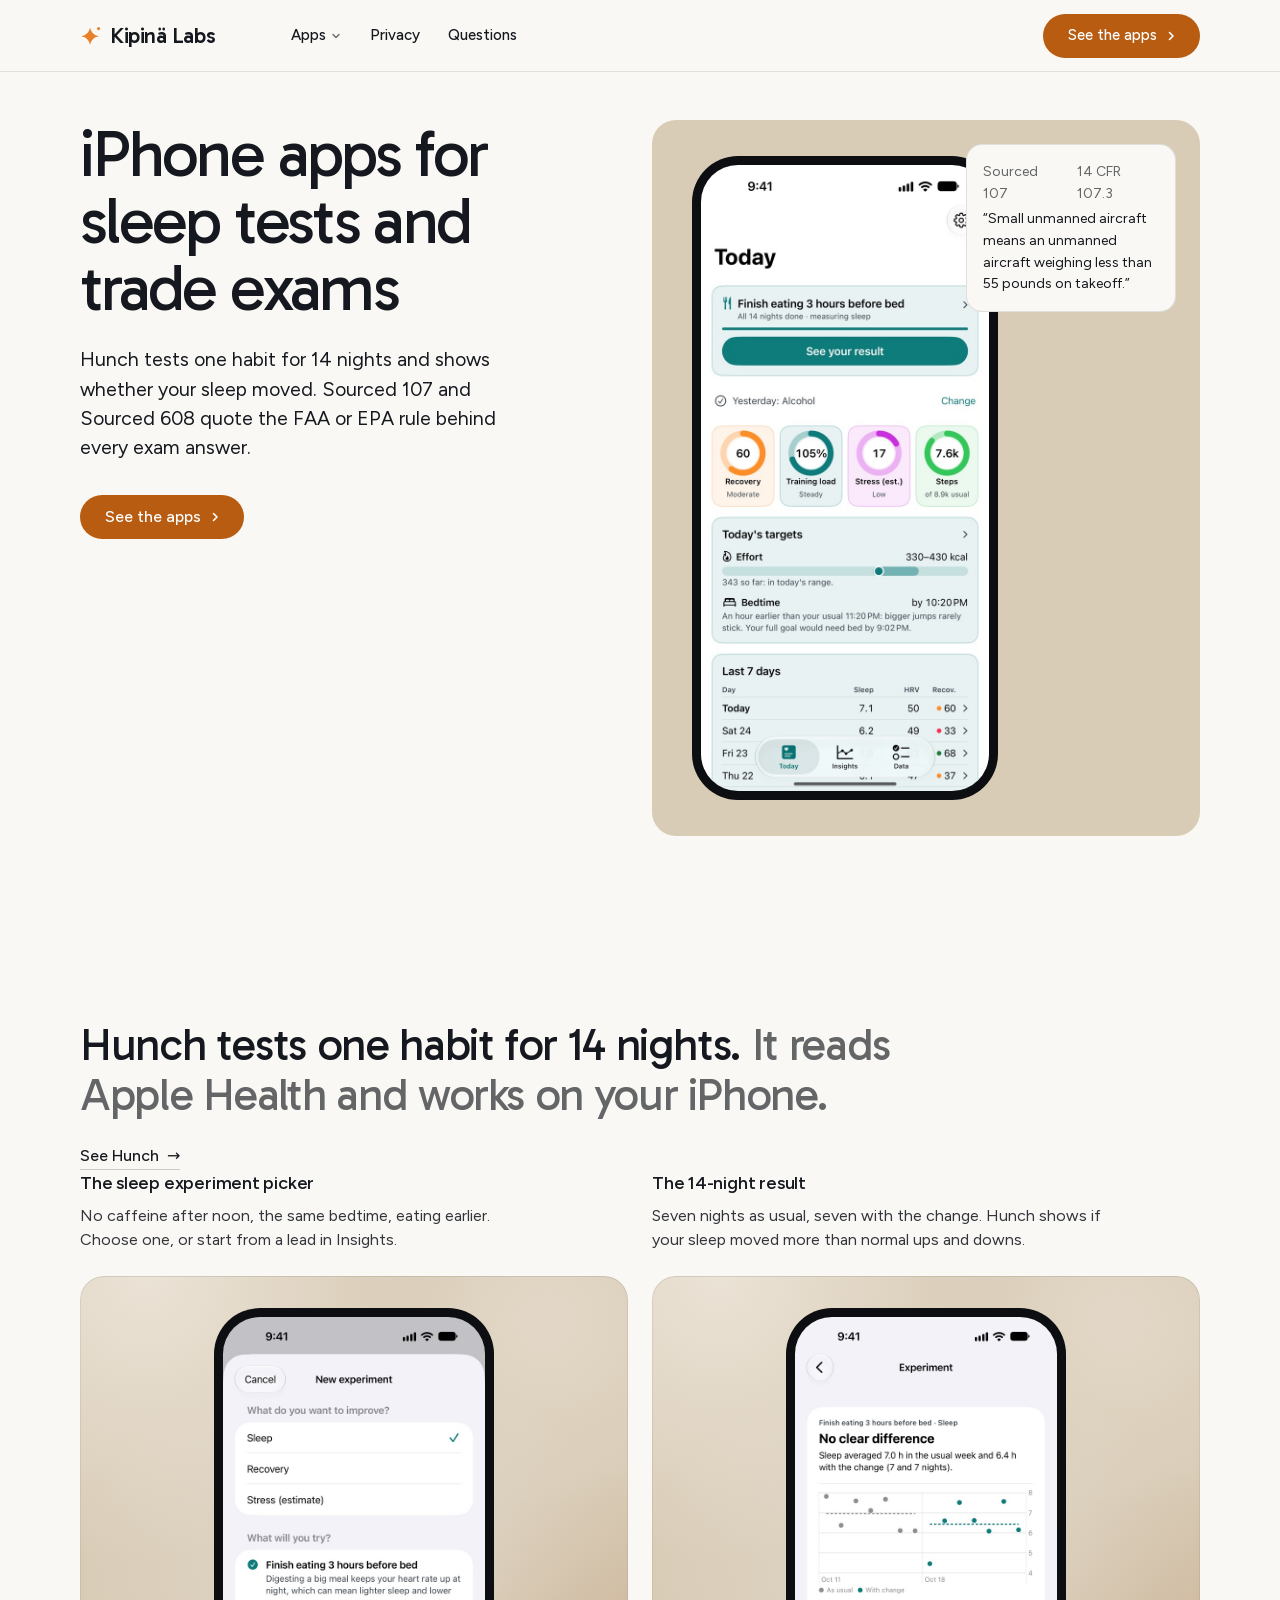
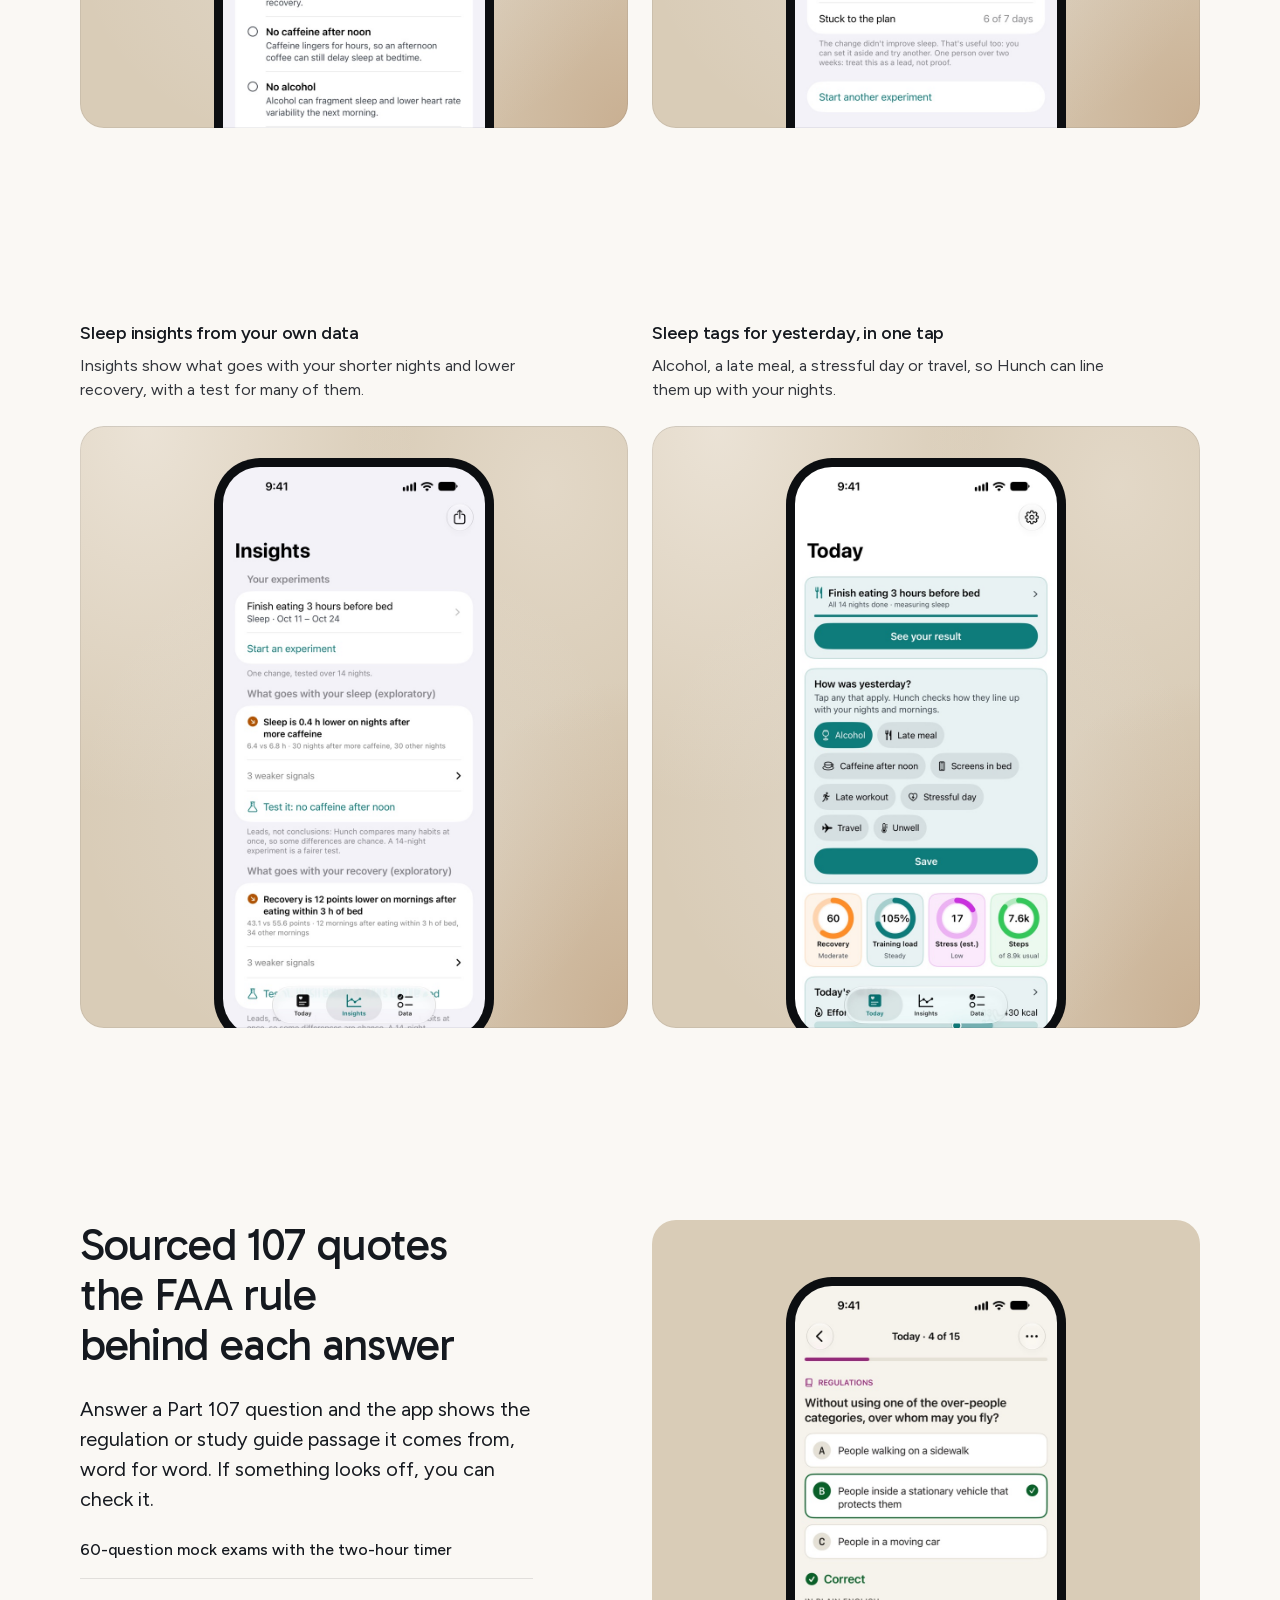
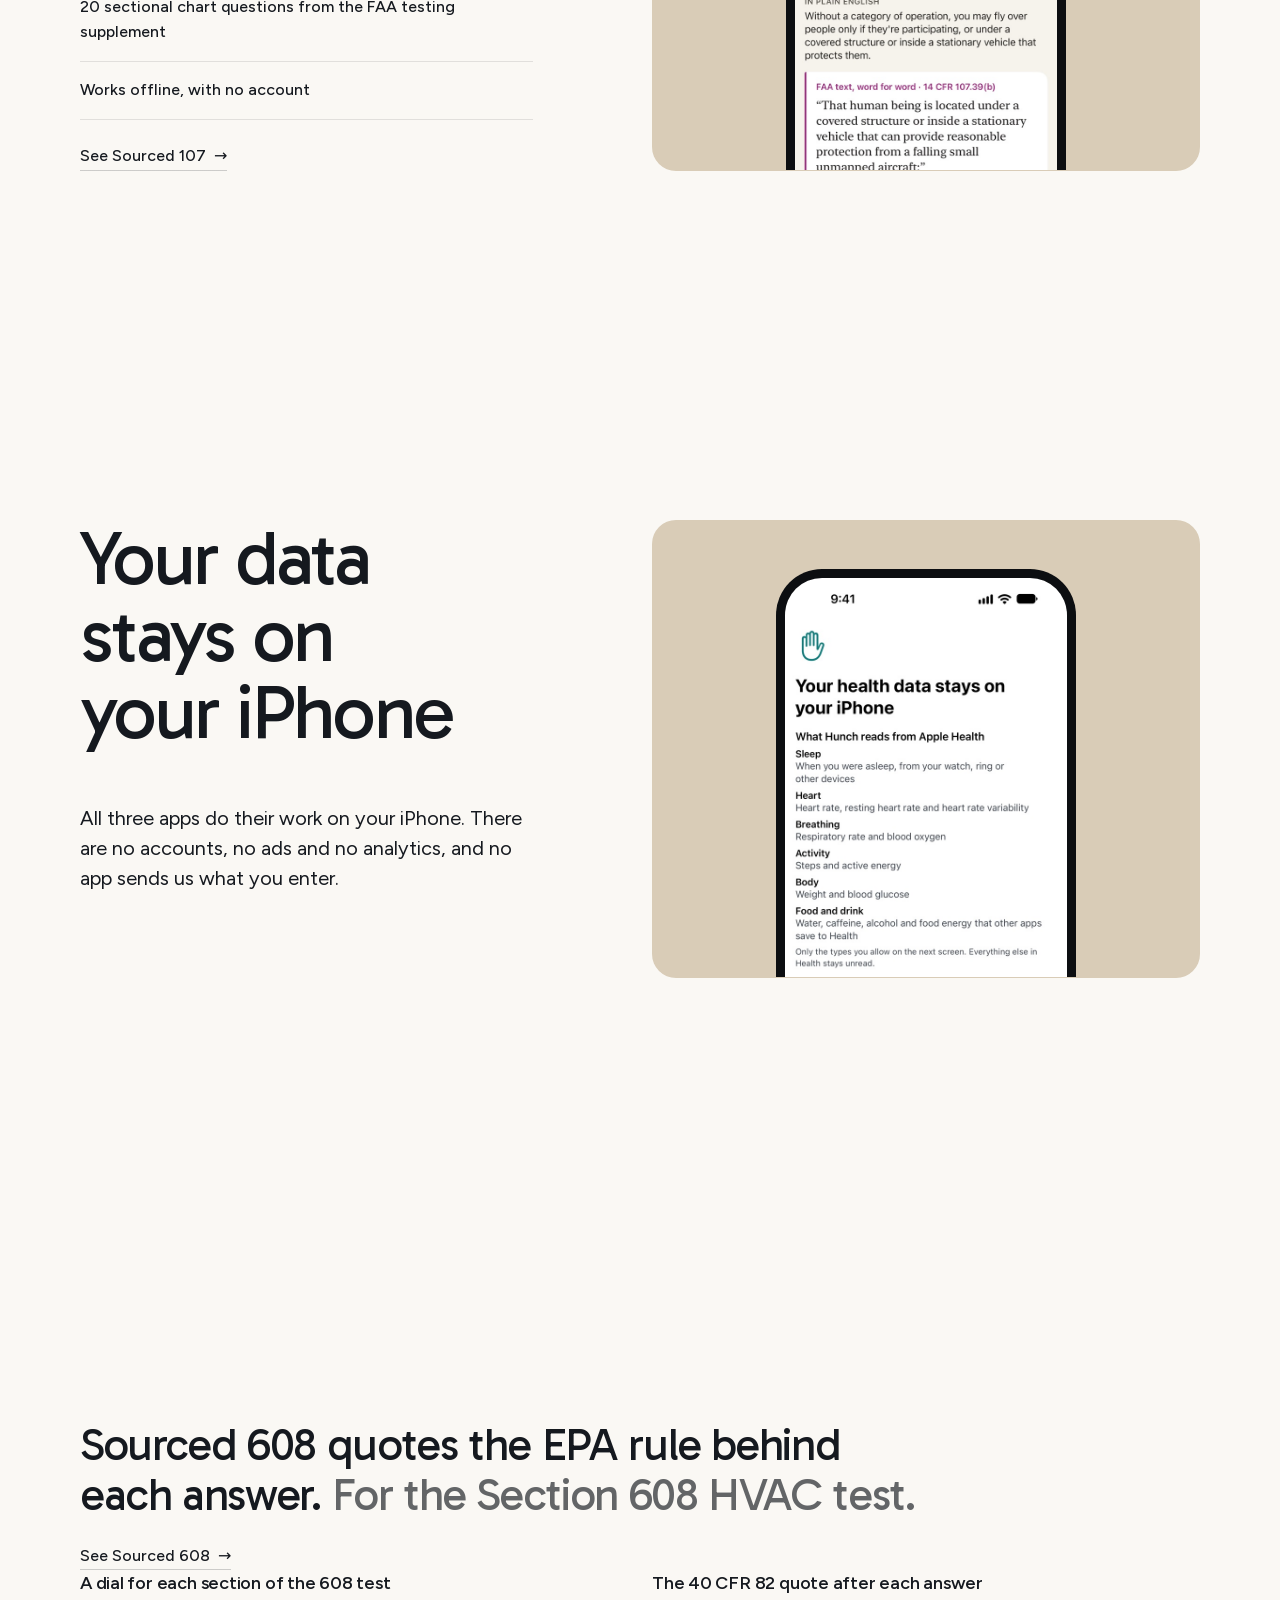
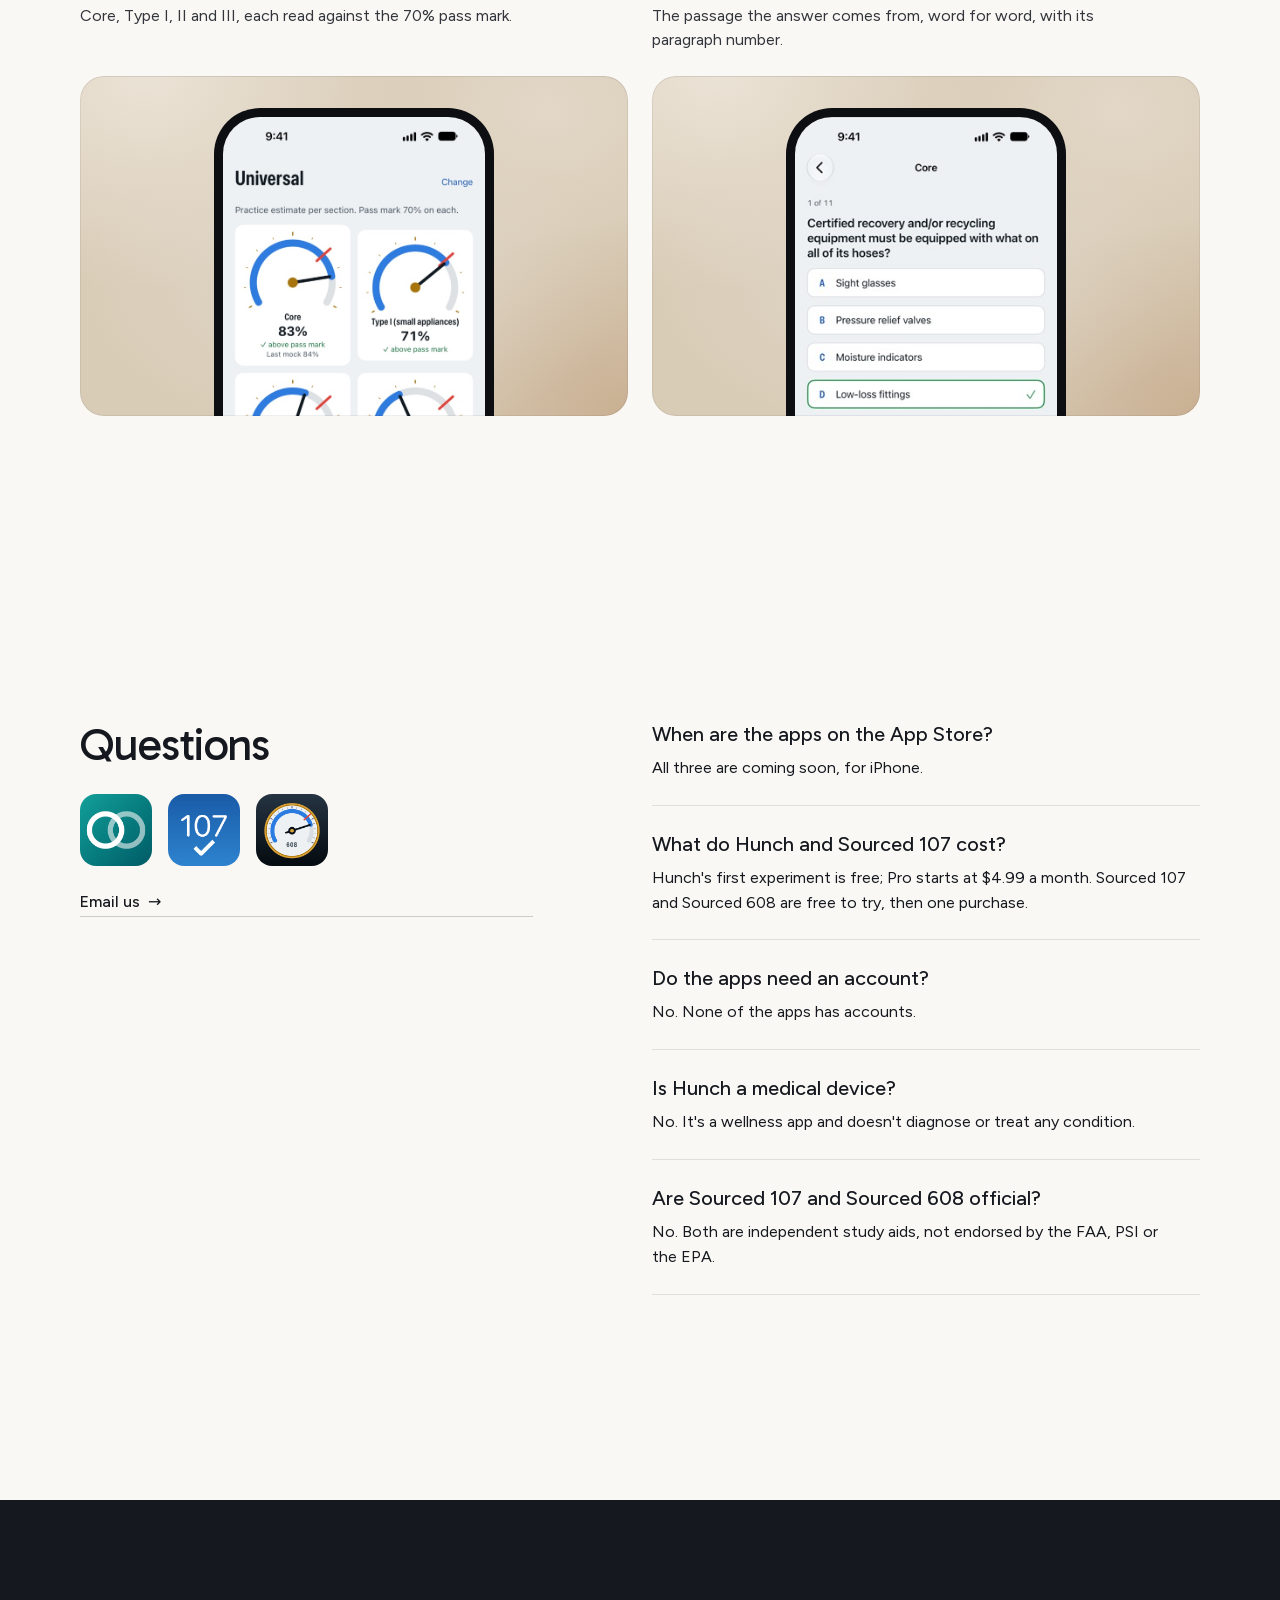
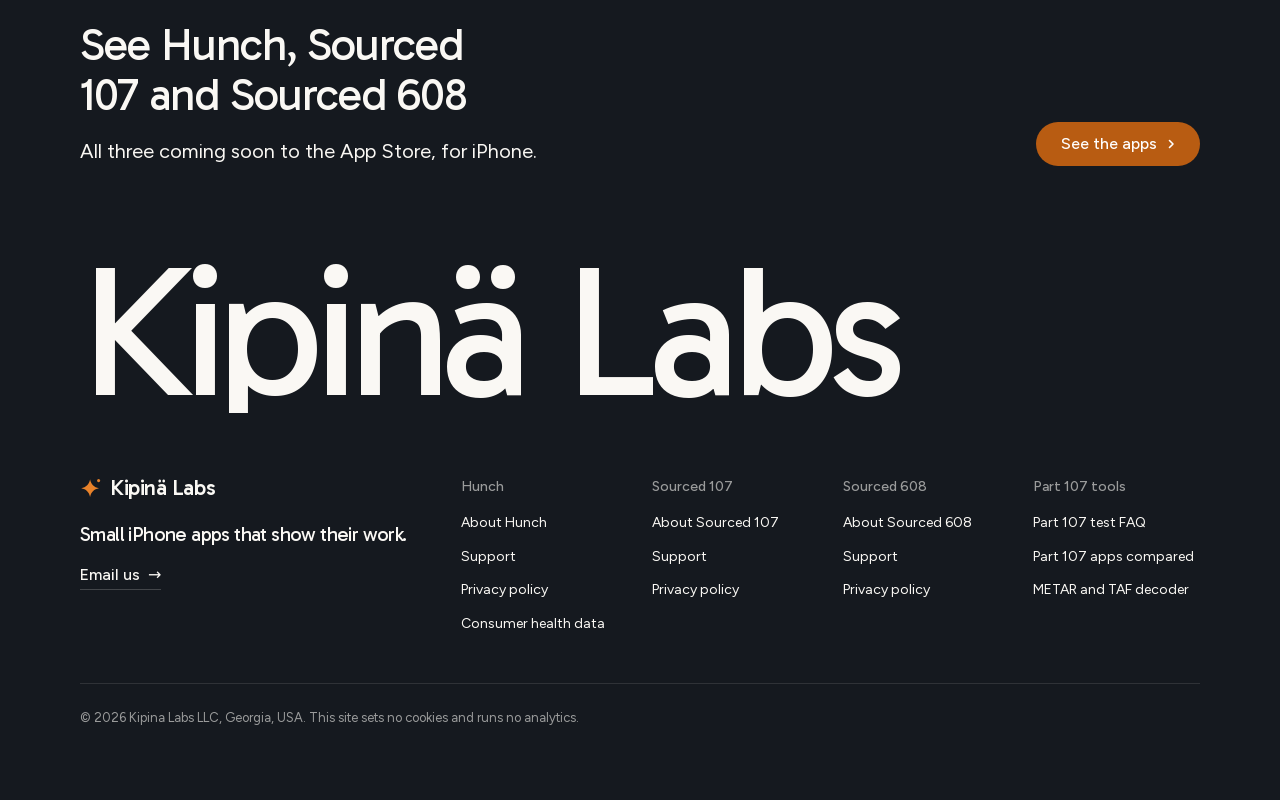
==== commit 03e45b84: "Publish site 2026-11-14" ====
--- a/index.html
+++ b/index.html
@@ -3,18 +3,19 @@
 <head>
 <meta charset="utf-8">
 <meta name="viewport" content="width=device-width, initial-scale=1, viewport-fit=cover">
-<title>Kipina Labs: iPhone apps for sleep tests and drone exams</title>
-<meta name="description" content="Hunch tests one sleep habit for 14 nights. Sourced 107 quotes the FAA rule behind every Part 107 answer. No accounts, no ads, no tracking.">
+<title>Kipina Labs: iPhone apps for sleep tests and trade exams</title>
+<meta name="description" content="Hunch tests one sleep habit for 14 nights. Sourced 107 and Sourced 608 quote the FAA or EPA rule behind every exam answer. No accounts, no ads, no tracking.">
 <link rel="canonical" href="https://kipinalabs.com/">
 <meta property="og:type" content="website">
 <meta property="og:site_name" content="Kipina Labs">
-<meta property="og:title" content="Kipina Labs: iPhone apps for sleep tests and drone exams">
-<meta property="og:description" content="Hunch tests one sleep habit for 14 nights. Sourced 107 quotes the FAA rule behind every Part 107 answer.">
+<meta property="og:title" content="Kipina Labs: iPhone apps for sleep tests and trade exams">
+<meta property="og:description" content="Hunch tests one sleep habit for 14 nights. Sourced 107 and Sourced 608 quote the FAA or EPA rule behind every exam answer.">
 <meta property="og:url" content="https://kipinalabs.com/">
 <meta property="og:image" content="https://kipinalabs.com/share.jpg">
 <meta name="twitter:card" content="summary_large_image">
 <link rel="icon" href="/favicon.svg" type="image/svg+xml">
-<meta name="theme-color" content="#faf8f4">
+<meta name="theme-color" content="#faf8f4" media="(prefers-color-scheme: light)">
+<meta name="theme-color" content="#0e1114" media="(prefers-color-scheme: dark)">
 <meta name="site-kind" content="software">
 <meta name="page-type" content="software">
 <link rel="stylesheet" href="assets/fonts/fonts.css">
@@ -49,6 +50,16 @@
 <link rel="modulepreload" href="assets/moments/liquid-type/moment.js">
 <!-- page CSS: inside the visuals only (the phone frame round the real app screens), and the card group's --p-h -->
 <style>
+  :root { color-scheme: light dark; }
+  /* dark: the same tokens as style.css's dark block, so the home page and the app pages match */
+  @media (prefers-color-scheme: dark) {
+    :root {
+      --p-bg: #0e1114; --p-surface: #161a1f; --p-ink: #eef1f4; --p-muted: #a3acb7;
+      --p-accent: #f59d4c; --p-accent-ink: #15191f;
+      --p-inv-bg: #1b2026; --p-inv-surface: #242a31; --p-inv-ink: #eef1f4; --p-inv-muted: #a3acb7;
+      --ground-bg: #2a251f; --ground-surface: #342e27; --ground-ink: #eee6da; --ground-muted: #b8ad9e; --ground-accent: #d6a26b;
+    }
+  }
   .nav__logo svg { width: 22px; height: 22px; flex: none; }
   .phone, .frame > .phone { position: absolute; width: 280px; padding: 9px; border-radius: 46px; background: #0c0e11; }
   .phone > img { display: block; width: 100%; height: auto; border-radius: 37px; }
@@ -60,8 +71,14 @@
   @media (min-width: 640px) and (max-width: 1023px) {
     #sourced107 .frame--split, #privacy .frame--split { --ratio: 46%; }
     #hunch .card .panel { --p-h: calc(100svh - 620px); }
+    #sourced608 .panel { --p-h: 440px; }
     .hero__media .phone { translate: none; left: calc(50% - var(--s-3)); translate: -100% 0; }
     .hero__media .phone--2 { display: block; left: calc(50% + var(--s-3)); translate: none; }
+  }
+  /* short landscape screens (iPad landscape, 1366x768 laptops): tighter rhythm so sections stay whole screens */
+  @media (min-width: 1024px) and (max-height: 800px) {
+    :root { --padt: 96px; --padb: 36px; --head-gap: 40px; }
+    #hunch .panel { --p-h: 300px; }
   }
   .hero__media .ly-float { left: auto; bottom: auto; right: var(--s-5); top: var(--s-5); width: 210px; }
   .ly-float q { font-size: var(--t-small); color: var(--ink); quotes: "\201C" "\201D"; }
@@ -74,12 +91,19 @@
   #hunch .panel { --p-h: 340px; }
   #hunch .panel .phone { left: calc(50% - 140px); top: 32px; }
   #sourced107 .frame .phone { left: calc(50% - 140px); top: 56px; }
+  #sourced608 .panel { --p-h: 340px; }
+  #sourced608 .panel .phone { left: calc(50% - 140px); top: 32px; }
   .frame:has(> .phone) { overflow: hidden; background: var(--ground-bg); border-color: transparent; }
   @media (max-width: 639px) {
     #hunch .card .panel { --p-h: 212px; }
     #hunch-h .muted { display: none; }
     #hunch .card p { display: none; }
+    #sourced608 .panel { --p-h: 212px; }
+    #sourced608 .card p, #s608-h .muted { display: none; }
+    #sourced608 .card:nth-of-type(2) { display: none; }   /* one phone screen holds one card */
     #sourced107 .frame--split, #privacy .frame--split { --ratio: 50%; }
+    #sourced107 .t-lead { display: none; }   /* the h2 says it; keeps the section to one phone screen */
+    #sourced107 .frame--split { --ratio: 60%; }
     #faq .app-icons img { width: 56px; height: 56px; }
     #faq .app-icons { flex-wrap: nowrap; justify-content: space-between; width: 100%; }
     #faq .app-icons .link { flex-basis: auto; }
@@ -113,6 +137,11 @@
               <span class="t-card">Sourced 107</span>
               <span class="t-small muted">Part 107 practice that quotes the FAA rule</span>
             </a>
+            <a class="menu-card span-4" href="sourced608/">
+              <div class="panel"><img class="frame__img" src="assets/s608-01-today.jpg" alt="Sourced 608's Today screen with a dial for each section" width="600" height="1304" style="object-position: 50% 14%" loading="lazy"></div>
+              <span class="t-card">Sourced 608</span>
+              <span class="t-small muted">EPA 608 practice that quotes the EPA rule</span>
+            </a>
           </div>
         </div>
       </div>
@@ -132,8 +161,8 @@
   <section class="hero hero--split" data-enter aria-labelledby="hero-h">
     <div class="wrap"><div class="hero-text grid hero__grid">
       <div class="hero__text span-5">
-        <h1 id="hero-h">Two iPhone apps: sleep tests and drone exams</h1>
-        <p class="hero__lead">Hunch tests one habit for 14 nights and shows whether your sleep moved. Sourced 107 quotes the FAA rule behind every Part 107 answer.</p>
+        <h1 id="hero-h">iPhone apps for sleep tests and trade exams</h1>
+        <p class="hero__lead">Hunch tests one habit for 14 nights and shows whether your sleep moved. Sourced 107 and Sourced 608 quote the FAA or EPA rule behind every exam answer.</p>
         <div class="btn-row"><a class="btn btn--primary" href="#hunch">See the apps<svg class="m-arrow" viewBox="0 0 12 12" aria-hidden="true"><path class="m-arrow__stem" d="M1 6h8"/><path class="m-arrow__head" d="M4.5 2.5 8 6l-3.5 3.5"/></svg></a></div>
       </div>
       <div class="hero__media span-6 start-7" data-visual>
@@ -204,10 +233,31 @@
     <div class="wrap grid">
       <div data-moment="liquid-type" class="section-head span-5" style="max-width: none">
         <h2 id="privacy-h" class="mo-lt__type">Your data stays on your iPhone</h2>
-        <p class="t-lead">Both apps do their work on your iPhone. There are no accounts, no ads and no analytics, and neither app sends us what you enter.</p>
+        <p class="t-lead">All three apps do their work on your iPhone. There are no accounts, no ads and no analytics, and no app sends us what you enter.</p>
       </div>
       <div class="frame frame--split span-6 start-7" data-visual>
         <div class="phone"><img src="assets/hunch-10-privacy-300.jpg" srcset="assets/hunch-10-privacy-300.jpg 300w, assets/hunch-10-privacy.jpg 600w" sizes="(max-width: 1023px) 240px, 312px" alt="Hunch's privacy screen: what it reads from Apple Health and how to delete it" width="600" height="1304" loading="lazy" data-source="client" data-subject="Hunch app screen"></div>
+      </div>
+    </div>
+  </section>
+
+  <section class="section" id="sourced608" aria-labelledby="s608-h">
+    <div class="wrap">
+      <div class="section-head--split">
+        <h2 id="s608-h">Sourced 608 quotes the EPA rule behind each answer. <span class="muted">For the Section 608 HVAC test.</span></h2>
+        <a class="link" href="sourced608/">See Sourced 608</a>
+      </div>
+      <div class="grid">
+        <article class="card card--row card--open span-6 m-nolift">
+          <h3>A dial for each section of the 608 test</h3>
+          <p>Core, Type I, II and III, each read against the 70% pass mark.</p>
+          <div class="panel" data-visual><div class="phone"><img src="assets/s608-01-today-300.jpg" srcset="assets/s608-01-today-300.jpg 300w, assets/s608-01-today.jpg 600w" sizes="(max-width: 1023px) 240px, 280px" alt="Sourced 608's Today screen: dials for Core, Type I, Type II and Type III against the 70% pass mark" width="600" height="1304" loading="lazy" data-source="client" data-subject="Sourced 608 app screen"></div></div>
+        </article>
+        <article class="card card--row card--open span-6 m-nolift">
+          <h3>The 40 CFR 82 quote after each answer</h3>
+          <p>The passage the answer comes from, word for word, with its paragraph number.</p>
+          <div class="panel" data-visual><div class="phone"><img src="assets/s608-02-answer-300.jpg" srcset="assets/s608-02-answer-300.jpg 300w, assets/s608-02-answer.jpg 600w" sizes="(max-width: 1023px) 240px, 280px" alt="A Sourced 608 answer quoting 40 CFR 82.158(d)(7) on low-loss fittings" width="600" height="1304" loading="lazy" data-source="client" data-subject="Sourced 608 app screen"></div></div>
+        </article>
       </div>
     </div>
   </section>
@@ -216,14 +266,14 @@
     <div class="wrap grid">
       <div class="span-5 stack-5">
         <h2 id="faq-h">Questions</h2>
-        <div class="app-icons"><span class="app-icons__pair"><img src="assets/hunch-icon.png" alt="Hunch app icon" width="72" height="72" loading="lazy"><img src="assets/sourced107-icon.png" alt="Sourced 107 app icon" width="72" height="72" loading="lazy"></span><a class="link" href="mailto:support@kipinalabs.com">Email us</a></div>
+        <div class="app-icons"><span class="app-icons__pair"><img src="assets/hunch-icon.png" alt="Hunch app icon" width="72" height="72" loading="lazy"><img src="assets/sourced107-icon.png" alt="Sourced 107 app icon" width="72" height="72" loading="lazy"><img src="assets/sourced608-icon.png" alt="Sourced 608 app icon" width="72" height="72" loading="lazy"></span><a class="link" href="mailto:support@kipinalabs.com">Email us</a></div>
       </div>
       <div class="faq span-6 start-7">
-        <div class="faq__item"><h3>When are the apps on the App Store?</h3><p>Both are coming soon, for iPhone.</p></div>
-        <div class="faq__item"><h3>What do Hunch and Sourced 107 cost?</h3><p>Hunch's first experiment is free; Pro starts at $4.99 a month. Sourced 107 is free to try, then one purchase.</p></div>
-        <div class="faq__item"><h3>Do the apps need an account?</h3><p>No. Neither app has accounts.</p></div>
+        <div class="faq__item"><h3>When are the apps on the App Store?</h3><p>All three are coming soon, for iPhone.</p></div>
+        <div class="faq__item"><h3>What do Hunch and Sourced 107 cost?</h3><p>Hunch's first experiment is free; Pro starts at $4.99 a month. Sourced 107 and Sourced 608 are free to try, then one purchase.</p></div>
+        <div class="faq__item"><h3>Do the apps need an account?</h3><p>No. None of the apps has accounts.</p></div>
         <div class="faq__item"><h3>Is Hunch a medical device?</h3><p>No. It's a wellness app and doesn't diagnose or treat any condition.</p></div>
-        <div class="faq__item"><h3>Is Sourced 107 from the FAA?</h3><p>No. It's an independent study aid, not endorsed by the FAA or PSI.</p></div>
+        <div class="faq__item"><h3>Are Sourced 107 and Sourced 608 official?</h3><p>No. Both are independent study aids, not endorsed by the FAA, PSI or the EPA.</p></div>
       </div>
     </div>
   </section>
@@ -233,7 +283,7 @@
   <div class="wrap">
     <div class="closing__cta close--word">
       <div class="section-head--split">
-        <div><h2 id="close-h">See Hunch and Sourced 107</h2><p class="t-lead">Both coming soon to the App Store, for iPhone.</p></div>
+        <div><h2 id="close-h">See Hunch, Sourced 107 and Sourced 608</h2><p class="t-lead">All three coming soon to the App Store, for iPhone.</p></div>
         <a class="btn btn--primary" href="#hunch">See the apps<svg class="m-arrow" viewBox="0 0 12 12" aria-hidden="true"><path class="m-arrow__stem" d="M1 6h8"/><path class="m-arrow__head" d="M4.5 2.5 8 6l-3.5 3.5"/></svg></a>
       </div>
       <p class="close__word" aria-hidden="true">Kipinä Labs</p>
@@ -243,11 +293,12 @@
         <div class="span-4 stack-4">
           <a class="nav__logo" href="#top"><svg viewBox="0 0 24 24" aria-hidden="true"><path fill="#e8822a" d="M11 2.5c.8 5.3 4.4 8.9 9.7 9.7-5.3.8-8.9 4.4-9.7 9.7-.8-5.3-4.4-8.9-9.7-9.7 5.3-.8 8.9-4.4 9.7-9.7z"/><circle cx="20.3" cy="3.9" r="1.7" fill="#e8822a"/></svg>Kipinä Labs</a>
           <p class="footer__lede">Small iPhone apps that show their work.</p>
+          <a class="link" href="mailto:support@kipinalabs.com">Email us</a>
         </div>
         <div class="span-2 footer__col"><h3>Hunch</h3><ul><li><a href="hunch/">About Hunch</a></li><li><a href="hunch/support.html">Support</a></li><li><a href="hunch/privacy.html">Privacy policy</a></li><li><a href="hunch/consumer-health-data.html">Consumer health data</a></li></ul></div>
         <div class="span-2 footer__col"><h3>Sourced 107</h3><ul><li><a href="sourced107/">About Sourced 107</a></li><li><a href="sourced107/support.html">Support</a></li><li><a href="sourced107/privacy.html">Privacy policy</a></li></ul></div>
+        <div class="span-2 footer__col"><h3>Sourced 608</h3><ul><li><a href="sourced608/">About Sourced 608</a></li><li><a href="sourced608/support.html">Support</a></li><li><a href="sourced608/privacy.html">Privacy policy</a></li></ul></div>
         <div class="span-2 footer__col"><h3>Part 107 tools</h3><ul><li><a href="sourced107/part-107-faq/">Part 107 test FAQ</a></li><li><a href="sourced107/part-107-apps-compared/">Part 107 apps compared</a></li><li><a href="sourced107/metar-decoder/">METAR and TAF decoder</a></li></ul></div>
-        <div class="span-2 footer__col"><h3>Studio</h3><ul><li><a href="mailto:support@kipinalabs.com">Email us</a></li></ul></div>
       </div>
       <div class="footer__legal">
         <span>&copy; 2026 Kipina Labs LLC, Georgia, USA. This site sets no cookies and runs no analytics.</span>
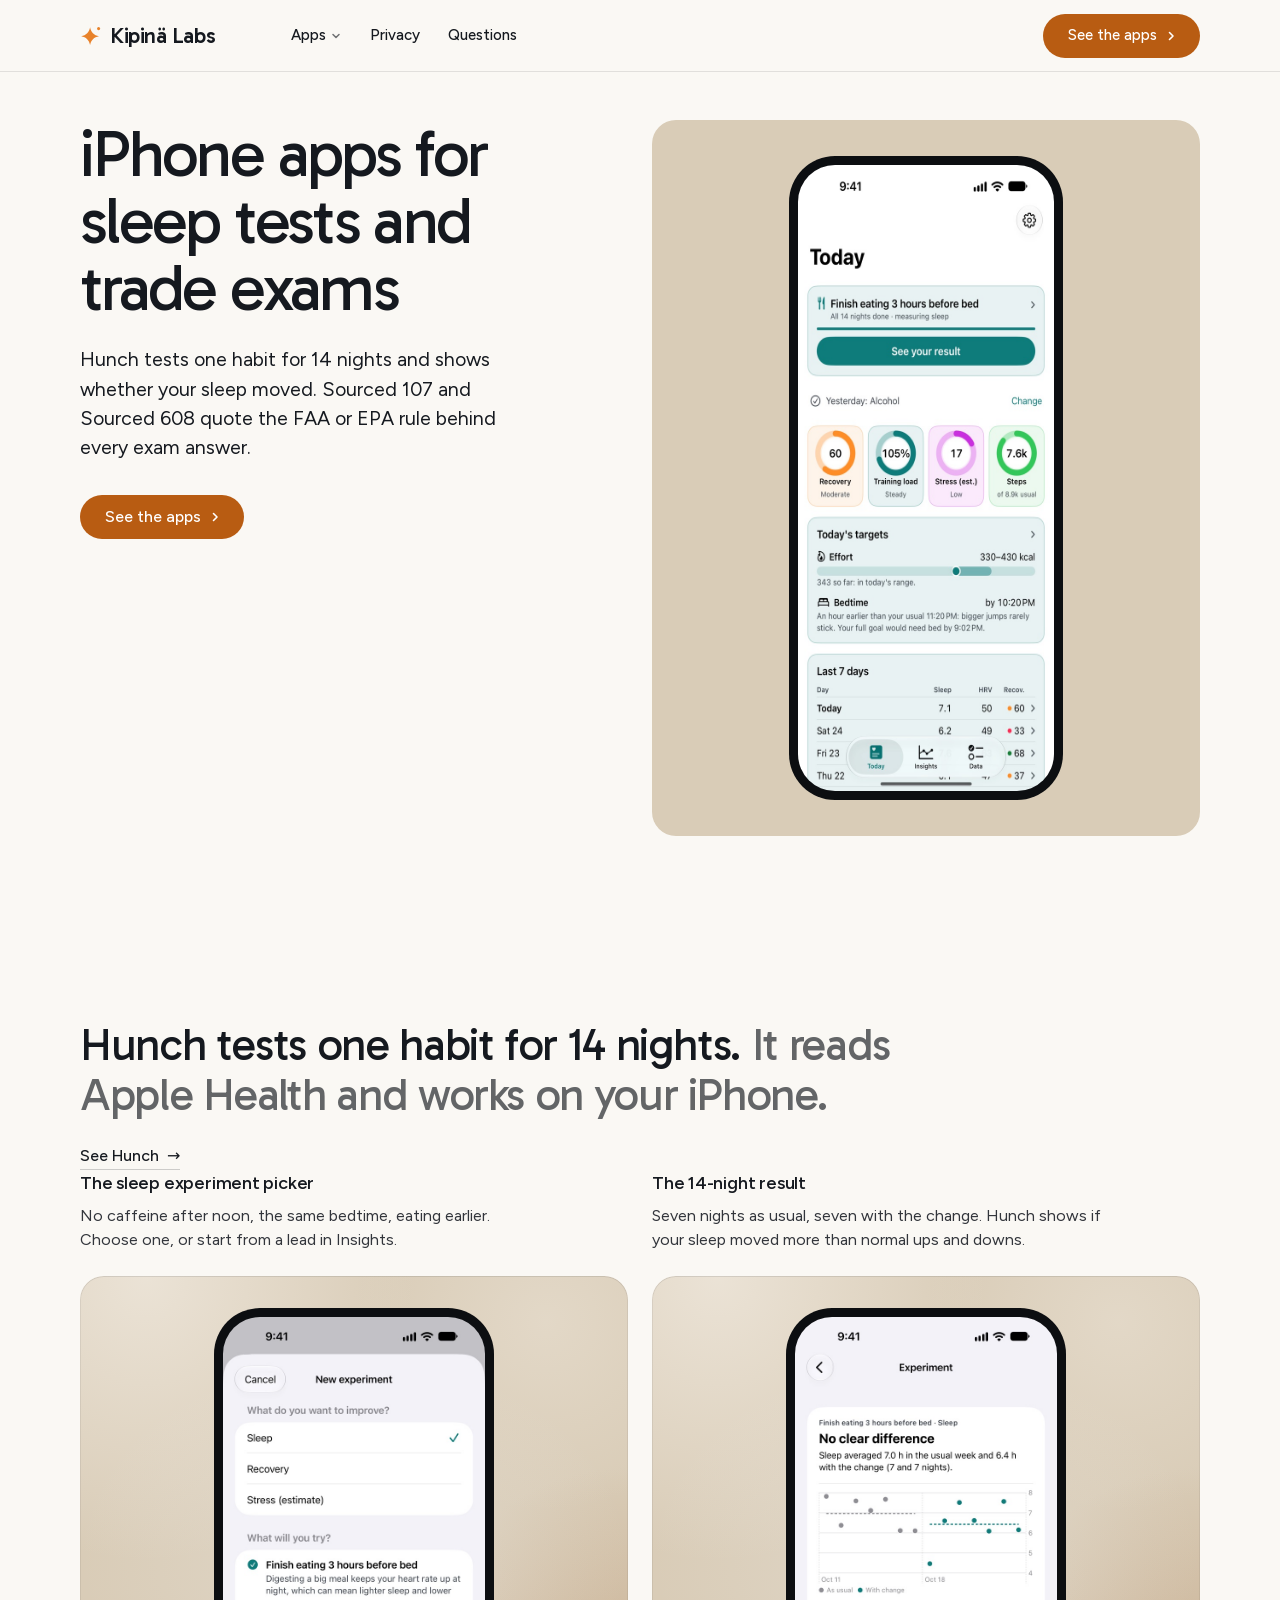
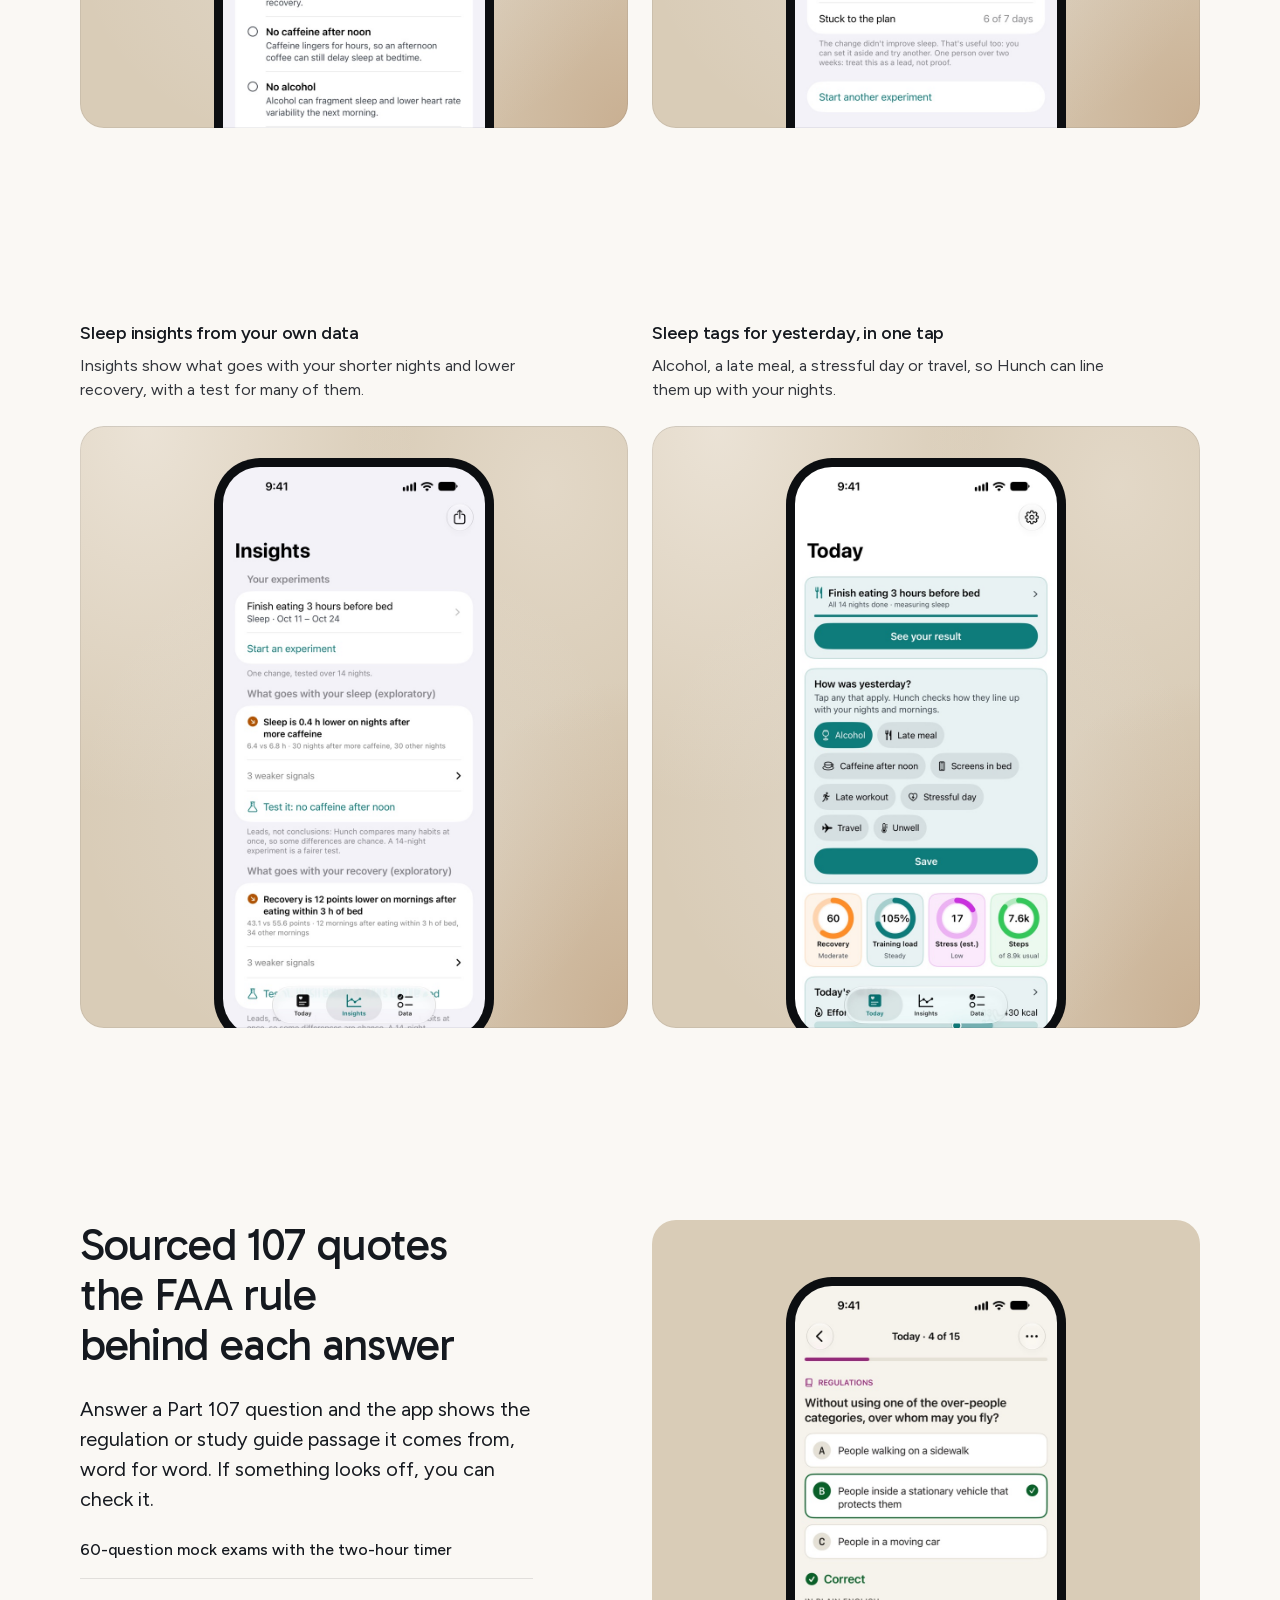
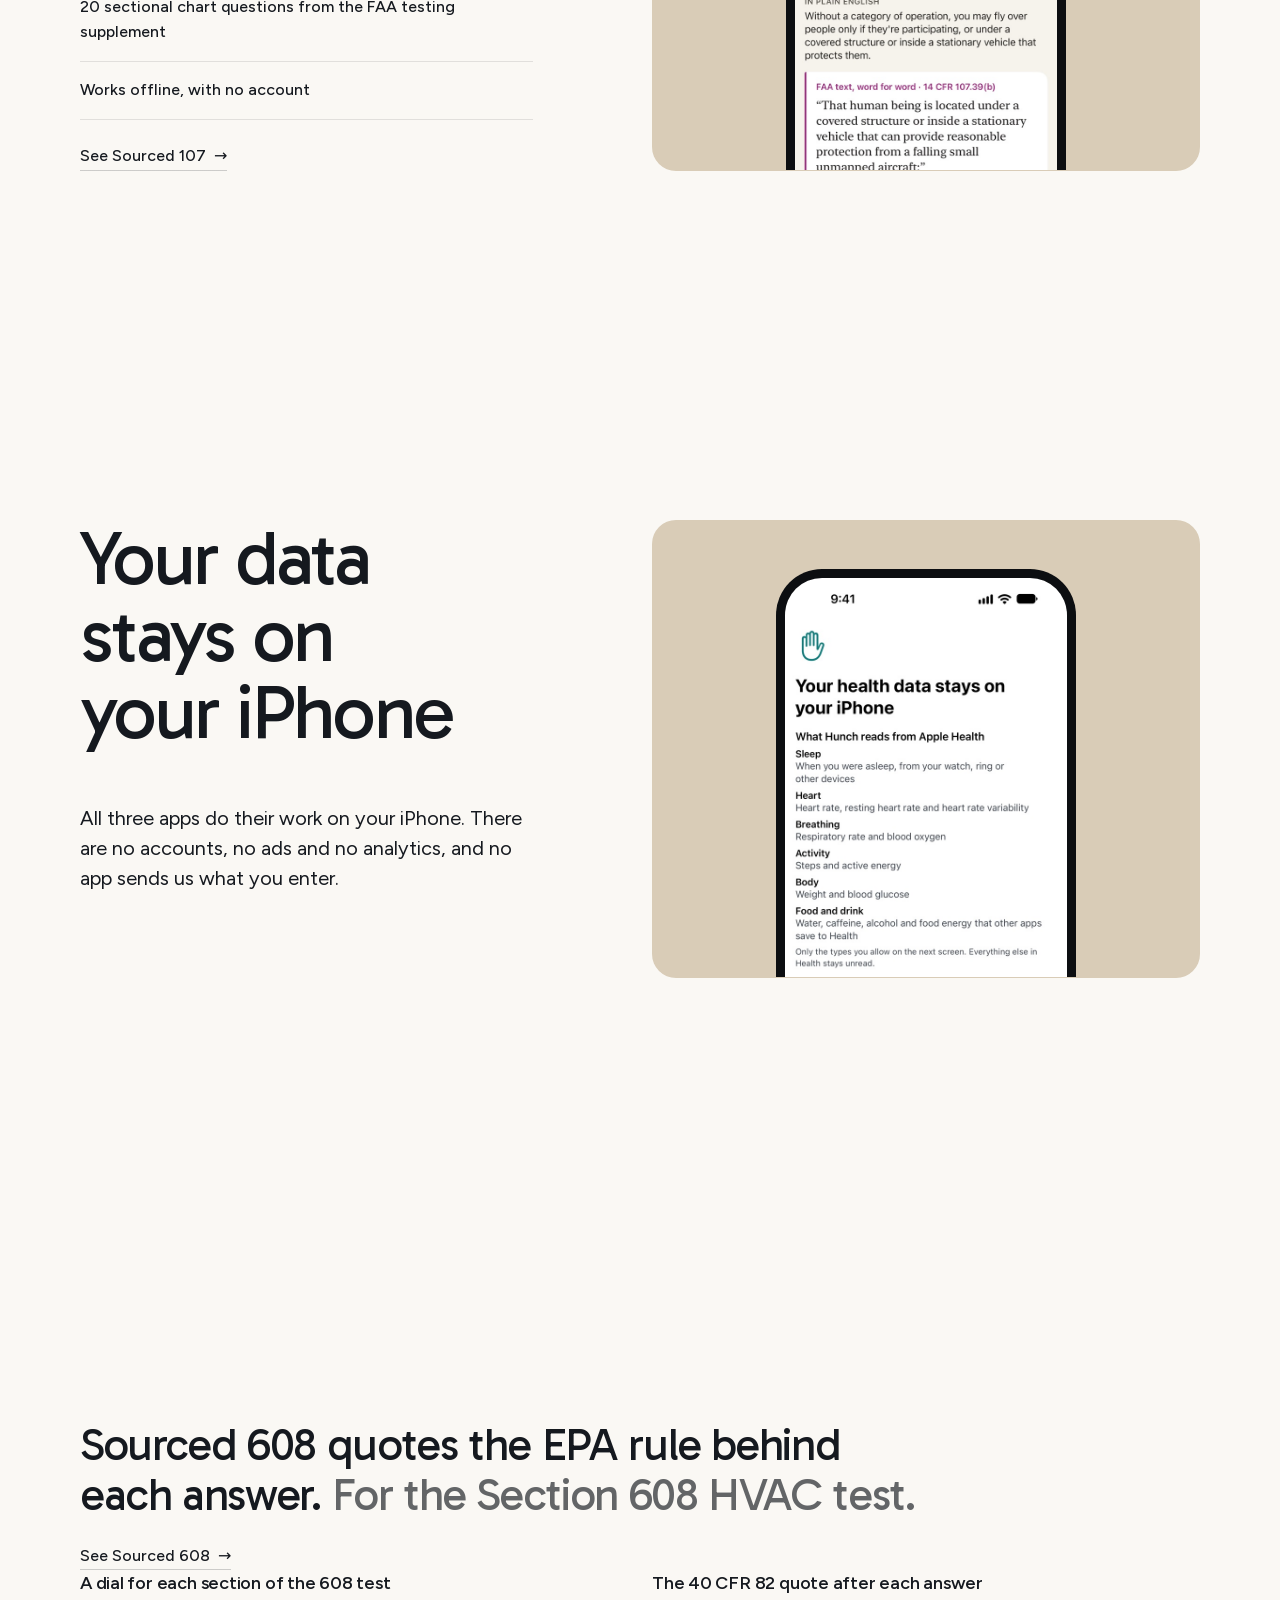
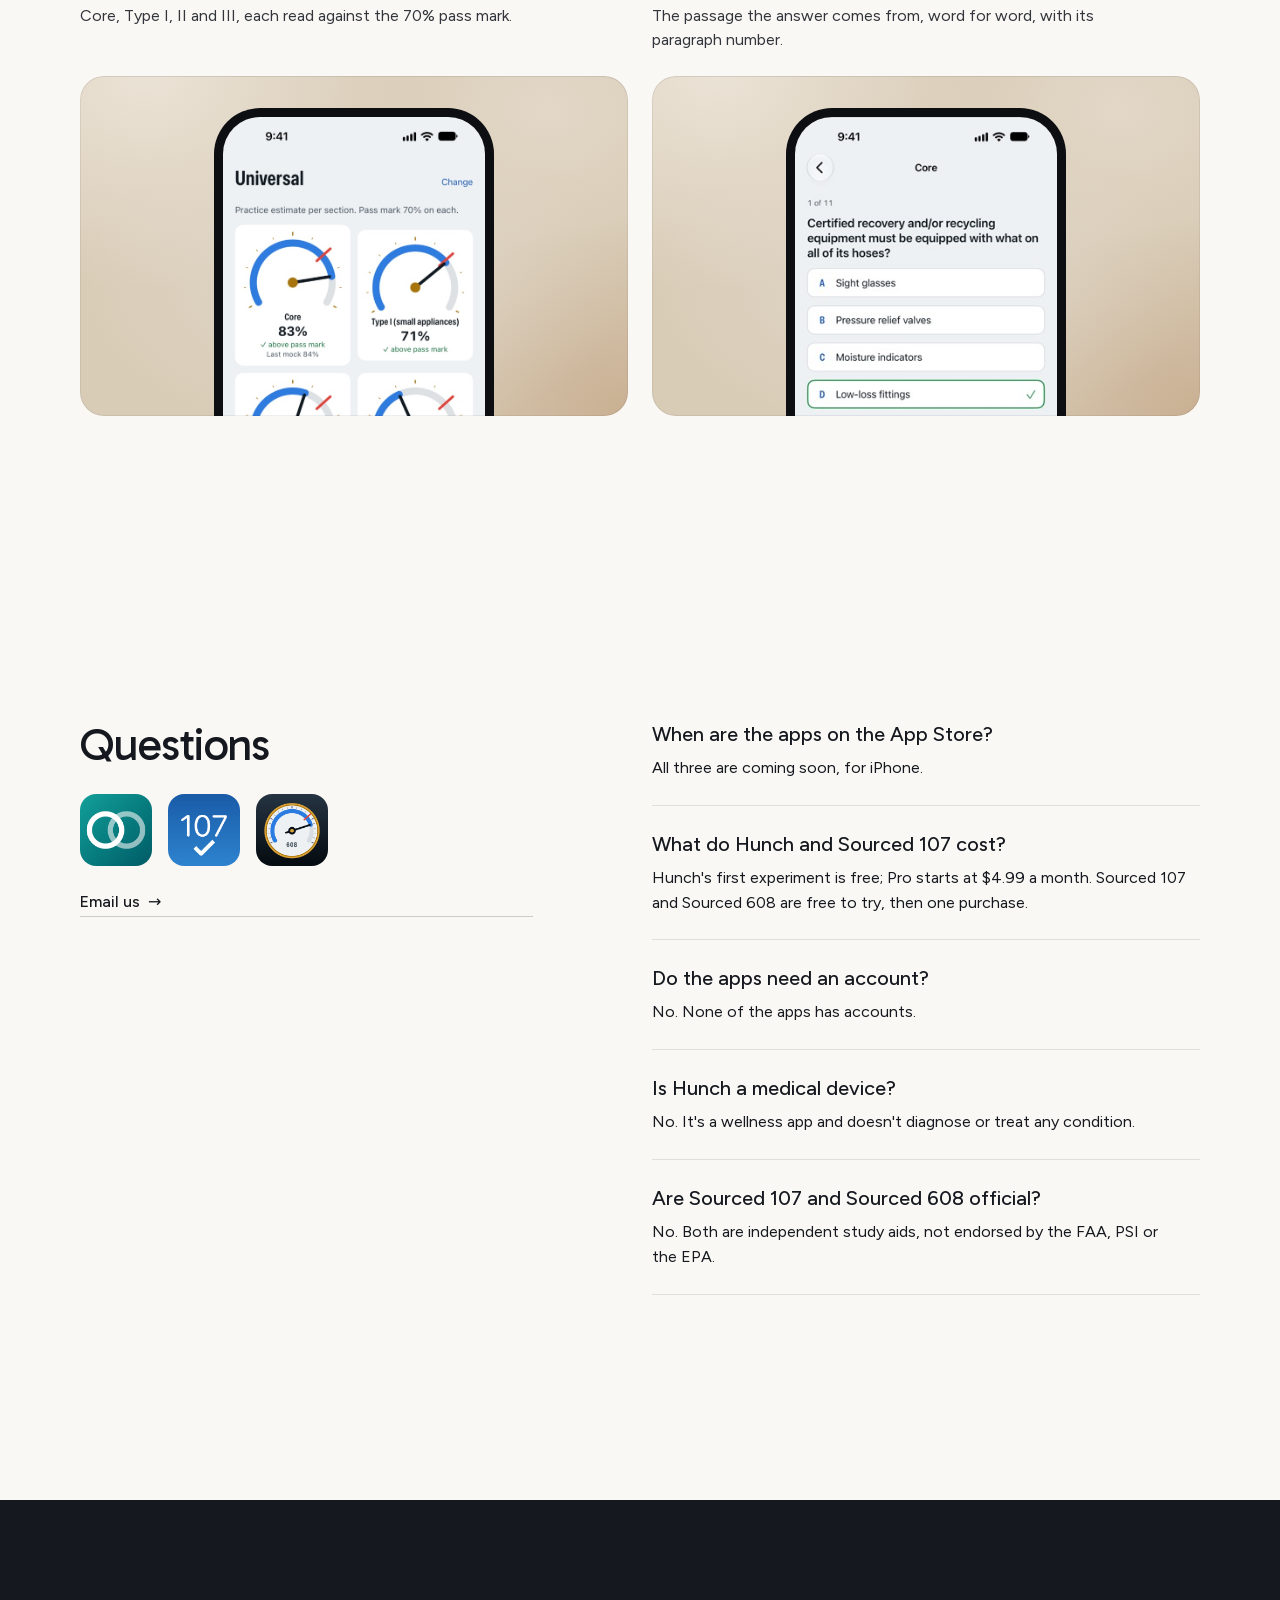
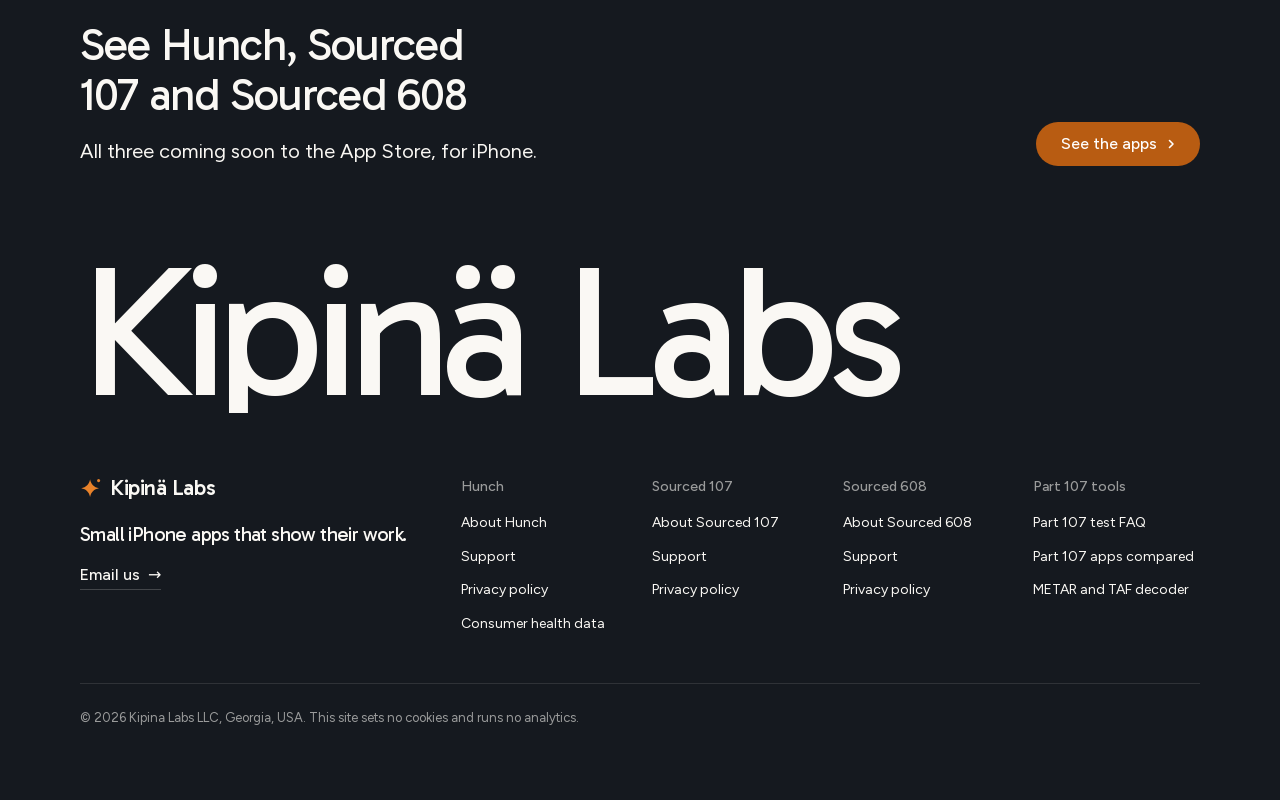
==== commit 6162242c: "Publish site 2026-11-14" ====
--- a/index.html
+++ b/index.html
@@ -66,12 +66,14 @@
   .hero__media { background: var(--ground-bg); }
   .hero__media .phone { left: 40px; top: 36px; height: calc(100% - 72px); width: auto; }
   .hero__media .phone > img { height: 100%; width: auto; }
-  @media (max-width: 1279px) { .hero__media .ly-float { display: none; } .hero__media .phone { left: 50%; translate: -50% 0; } }
+  .hero__media .phone { left: 50%; translate: -50% 0; }
   .hero__media .phone--2 { display: none; }
+  #sourced608 .panel { --p-h: 340px; }
+  #sourced608 .panel .phone { left: calc(50% - 140px); top: 32px; }
   @media (min-width: 640px) and (max-width: 1023px) {
     #sourced107 .frame--split, #privacy .frame--split { --ratio: 46%; }
     #hunch .card .panel { --p-h: calc(100svh - 620px); }
-    #sourced608 .panel { --p-h: 440px; }
+    #sourced608 .panel { --p-h: 520px; }
     .hero__media .phone { translate: none; left: calc(50% - var(--s-3)); translate: -100% 0; }
     .hero__media .phone--2 { display: block; left: calc(50% + var(--s-3)); translate: none; }
   }
@@ -80,8 +82,6 @@
     :root { --padt: 96px; --padb: 36px; --head-gap: 40px; }
     #hunch .panel { --p-h: 300px; }
   }
-  .hero__media .ly-float { left: auto; bottom: auto; right: var(--s-5); top: var(--s-5); width: 210px; }
-  .ly-float q { font-size: var(--t-small); color: var(--ink); quotes: "\201C" "\201D"; }
   #privacy .frame .phone { left: calc(50% - 150px); top: 48px; width: 300px; }
   #privacy .mo-lt__type { font-size: clamp(44px, 6vw, 88px); }
   #faq .app-icons { display: flex; flex-wrap: wrap; align-items: center; gap: var(--s-5) var(--s-4); }
@@ -91,8 +91,6 @@
   #hunch .panel { --p-h: 340px; }
   #hunch .panel .phone { left: calc(50% - 140px); top: 32px; }
   #sourced107 .frame .phone { left: calc(50% - 140px); top: 56px; }
-  #sourced608 .panel { --p-h: 340px; }
-  #sourced608 .panel .phone { left: calc(50% - 140px); top: 32px; }
   .frame:has(> .phone) { overflow: hidden; background: var(--ground-bg); border-color: transparent; }
   @media (max-width: 639px) {
     #hunch .card .panel { --p-h: 212px; }
@@ -109,7 +107,6 @@
     #faq .app-icons .link { flex-basis: auto; }
     .hero__media .phone { top: 24px; height: calc(100% - 48px); }
     #sourced107 .frame .phone, #privacy .frame .phone { width: 280px; left: calc(50% - 140px); top: 32px; }
-    .hero__media .ly-float { display: none; }
   }
 </style>
 </head>
@@ -168,10 +165,6 @@
       <div class="hero__media span-6 start-7" data-visual>
         <div class="phone phone--2"><img src="assets/hunch-08-week-300.jpg" srcset="assets/hunch-08-week-300.jpg 300w, assets/hunch-08-week.jpg 600w" sizes="(max-width: 1023px) 240px, 312px" alt="Hunch's week view: sleep, heart rate variability and recovery for the last 7 days" width="600" height="1304" loading="lazy" data-source="client" data-subject="Hunch app screen"></div>
         <div class="phone"><img src="assets/hunch-01-today-300.jpg" srcset="assets/hunch-01-today-300.jpg 300w, assets/hunch-01-today.jpg 600w" sizes="(max-width: 1023px) 240px, 312px" alt="Hunch's Today screen: a finished 14-night experiment, yesterday's tag, and recovery, training load, stress and steps against your own normal" width="600" height="1304" fetchpriority="high" data-source="client" data-subject="Hunch app screen"></div>
-        <div class="ly-float">
-          <div class="ly-float__row"><span>Sourced 107</span><span>14 CFR 107.3</span></div>
-          <q>Small unmanned aircraft means an unmanned aircraft weighing less than 55 pounds on takeoff.</q>
-        </div>
       </div>
     </div></div>
   </section>
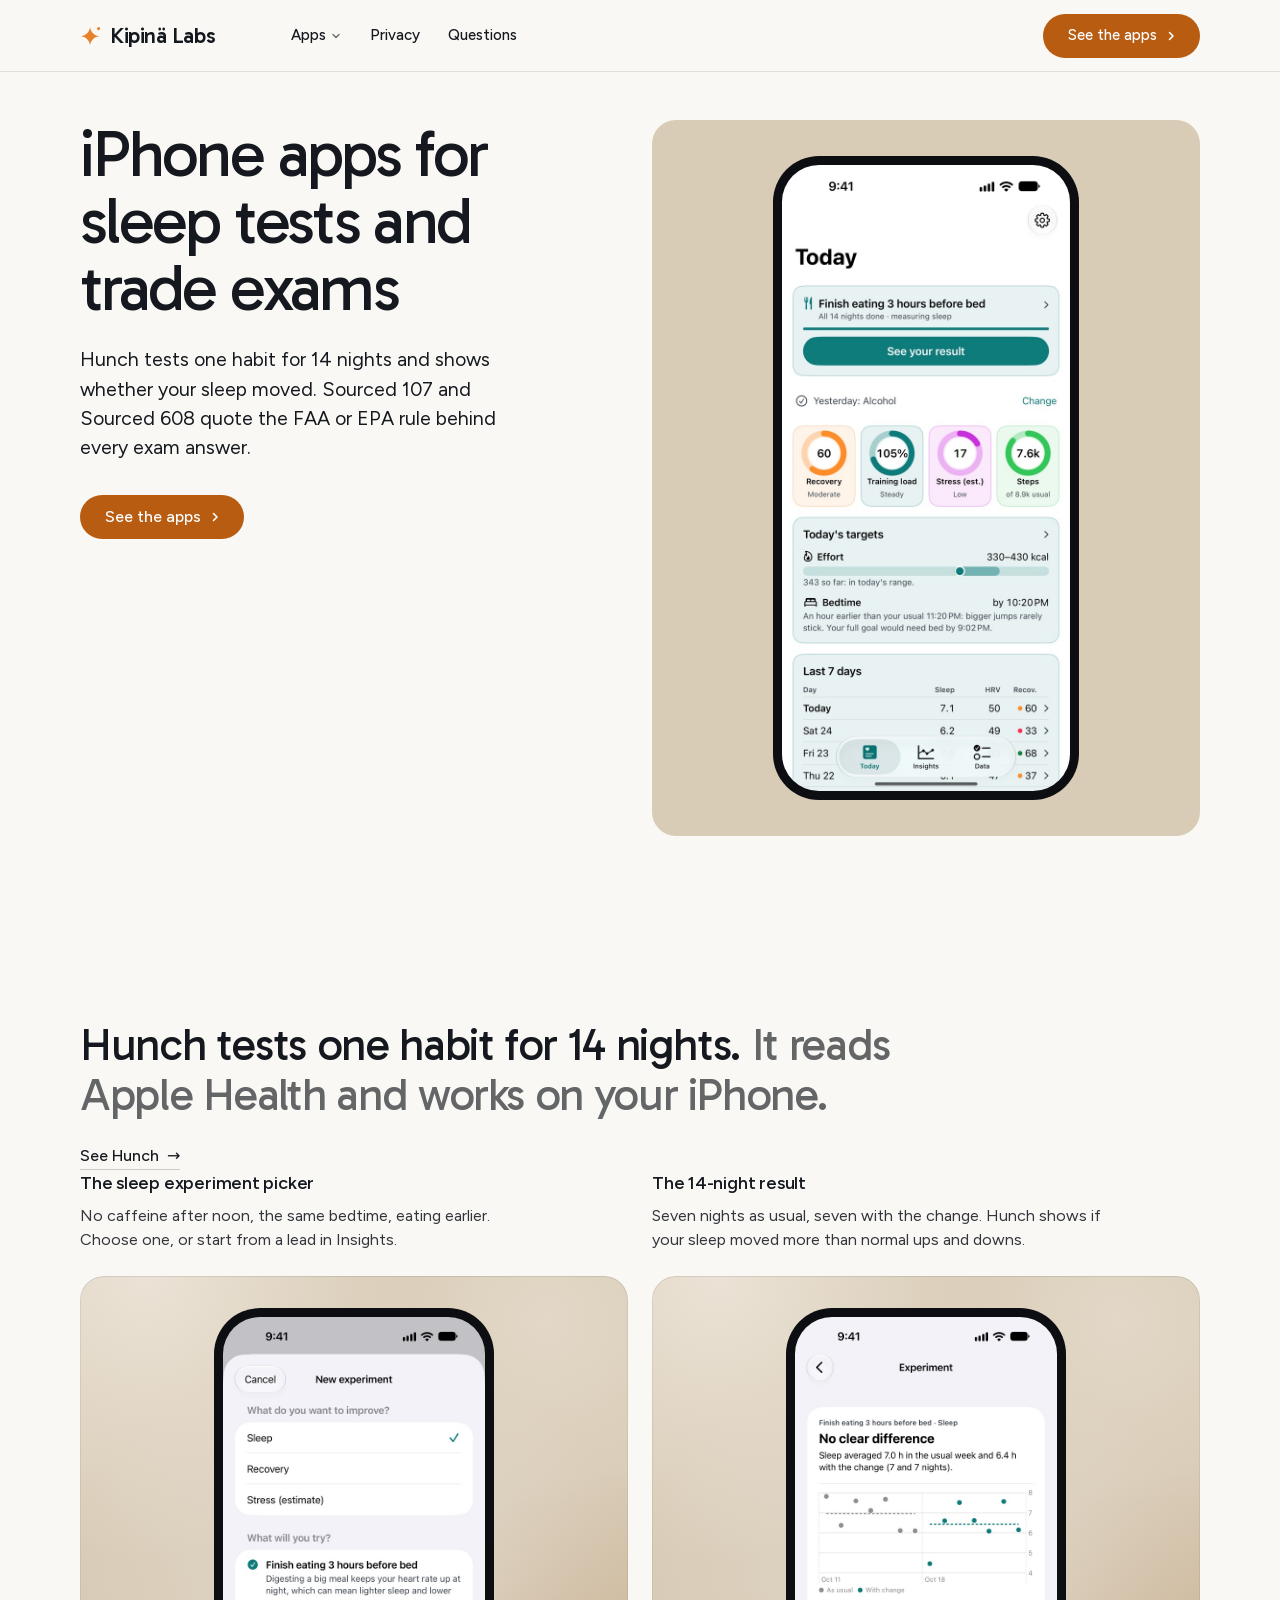
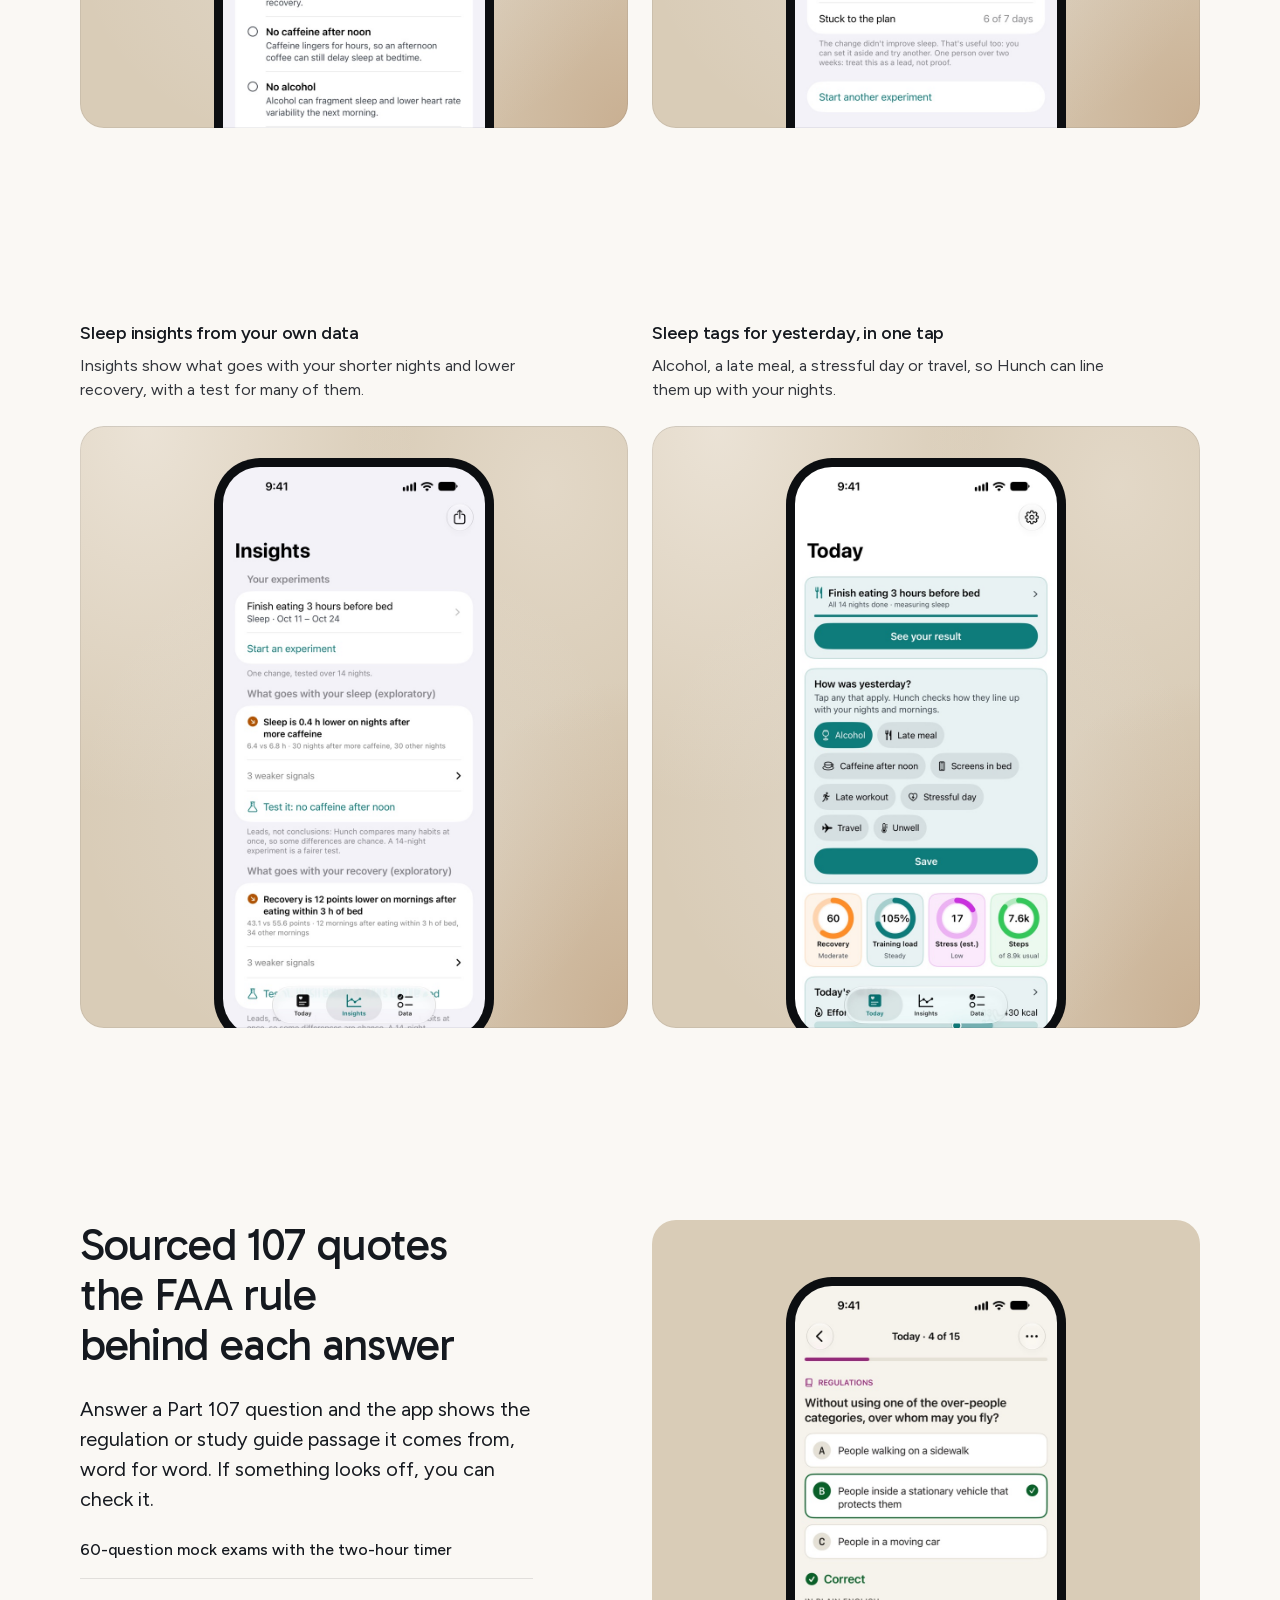
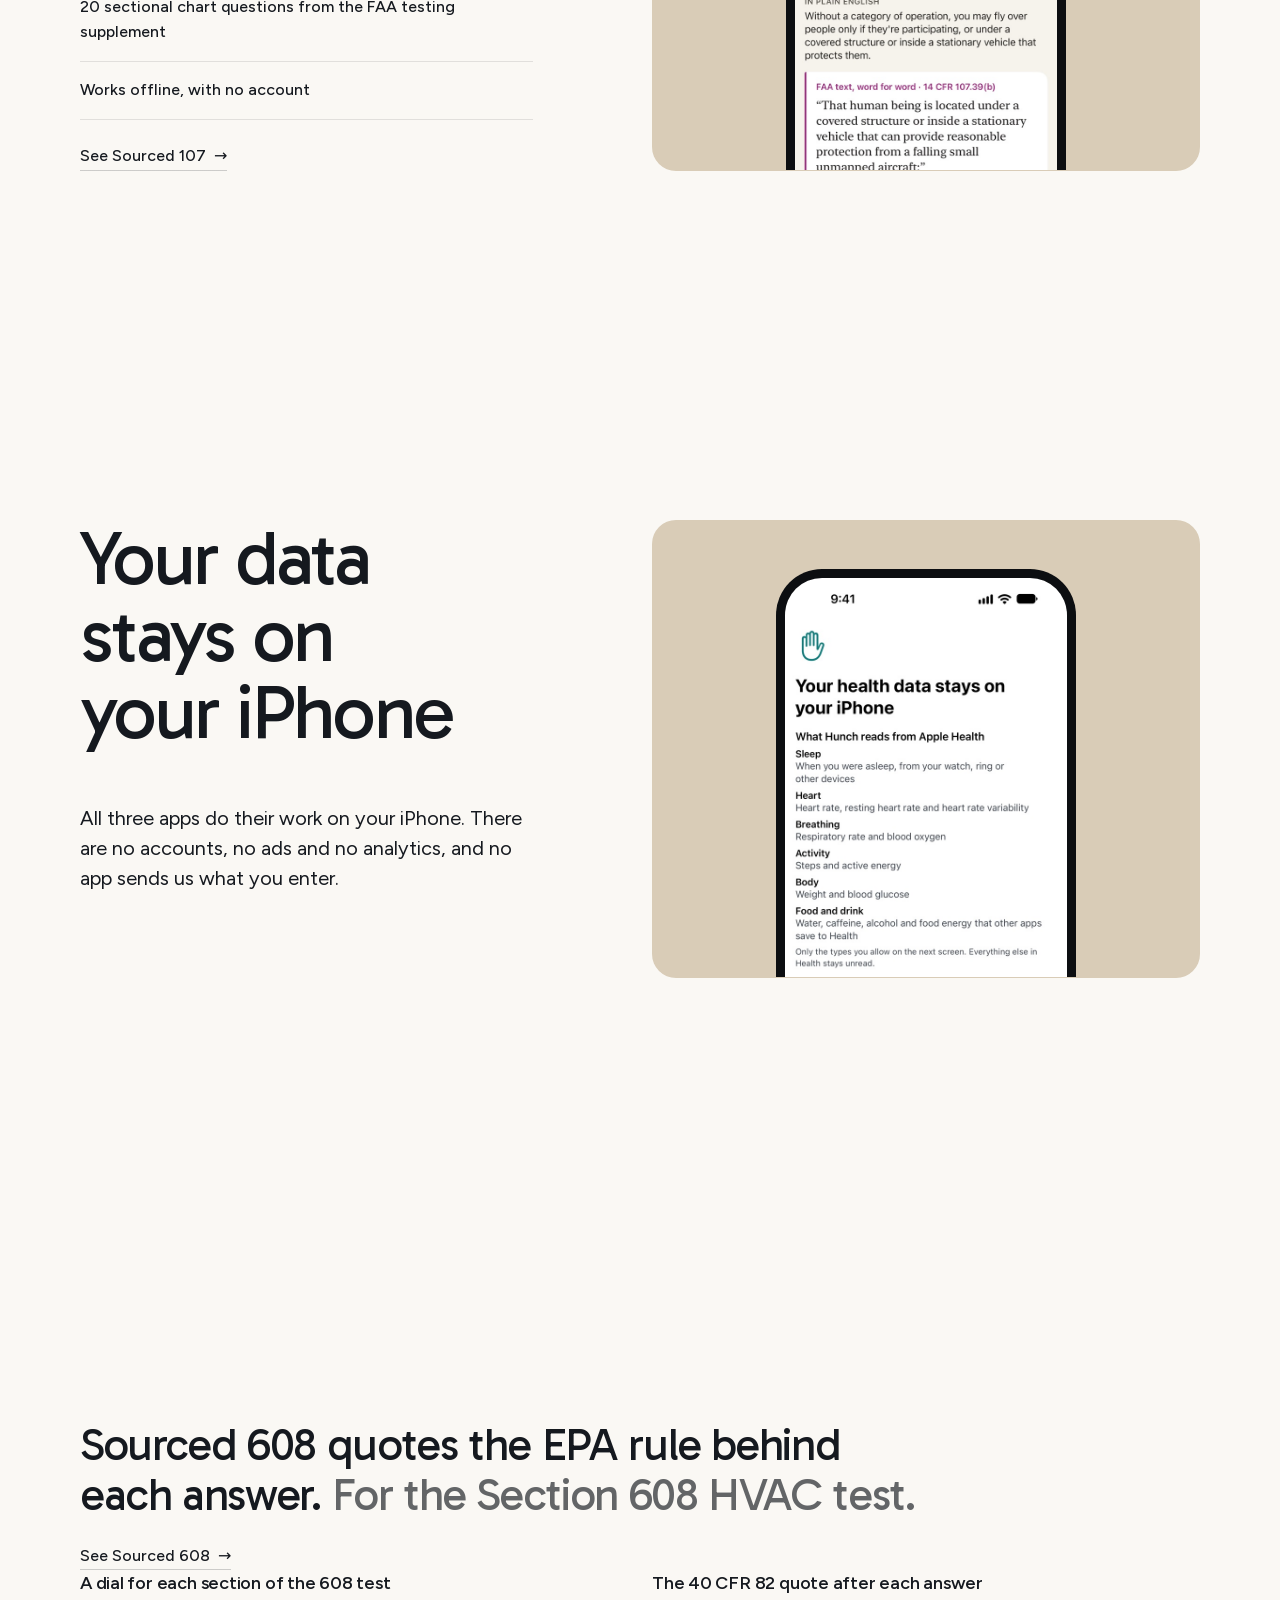
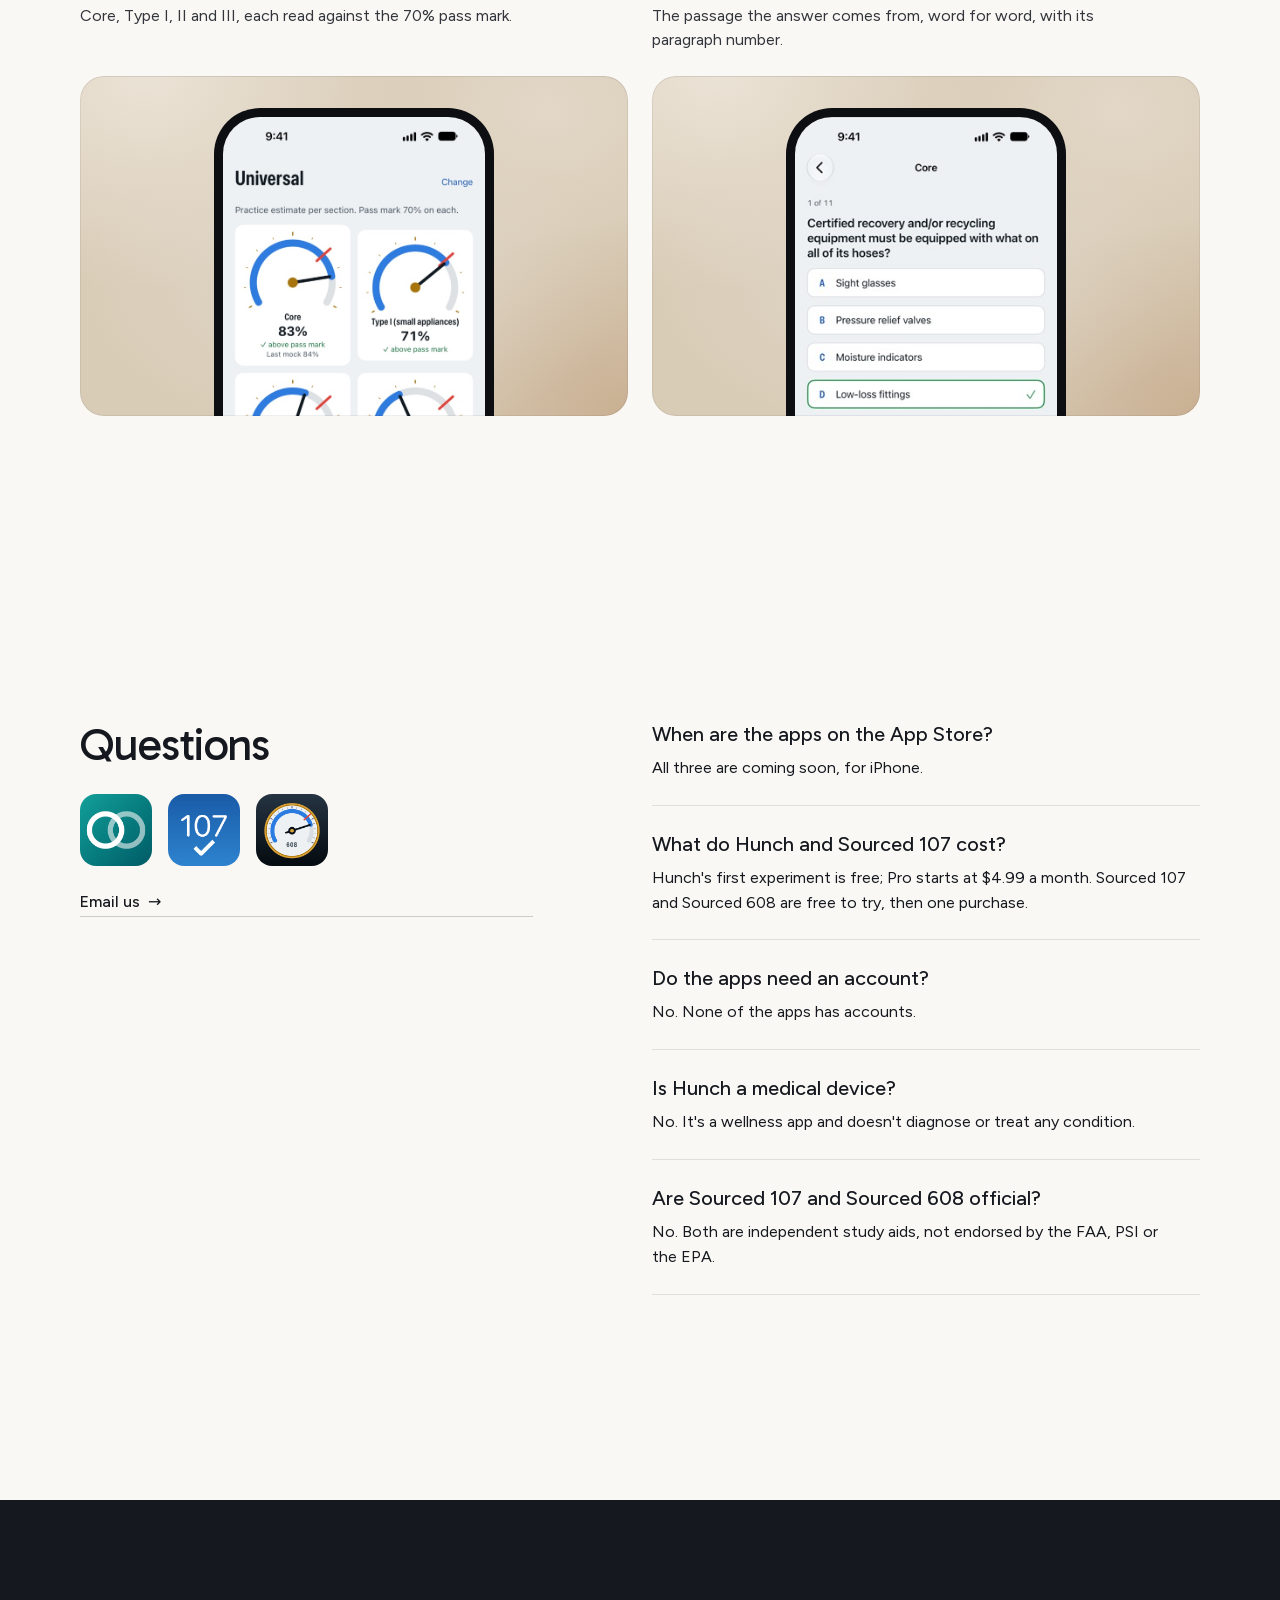
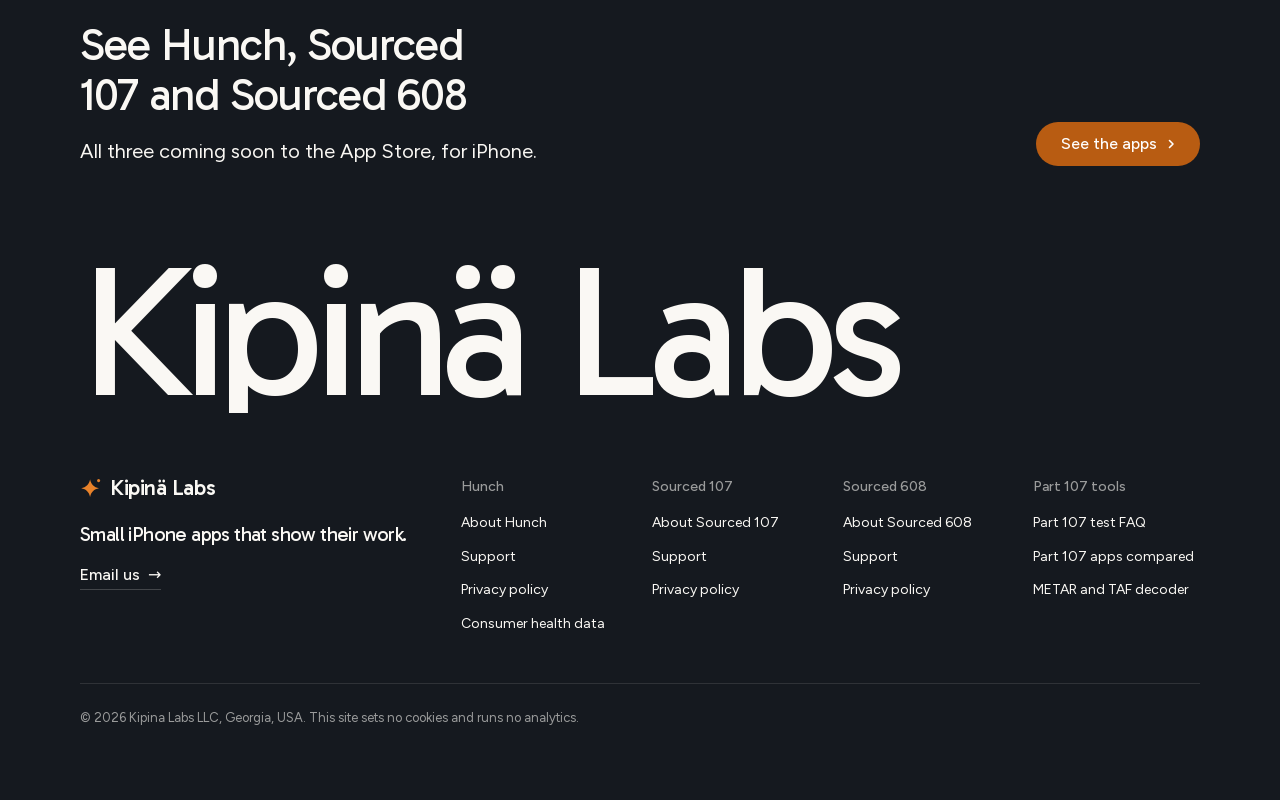
==== commit 76f95686: "Publish site 2026-11-14" ====
--- a/index.html
+++ b/index.html
@@ -66,7 +66,8 @@
   .hero__media { background: var(--ground-bg); }
   .hero__media .phone { left: 40px; top: 36px; height: calc(100% - 72px); width: auto; }
   .hero__media .phone > img { height: 100%; width: auto; }
-  .hero__media .phone { left: 50%; translate: -50% 0; }
+  /* centred at its own width: at left 50% a shrink-to-fit box gets only half the frame, which squeezed the image's width but not its height */
+  .hero__media .phone { left: 50%; translate: -50% 0; width: max-content; }
   .hero__media .phone--2 { display: none; }
   #sourced608 .panel { --p-h: 340px; }
   #sourced608 .panel .phone { left: calc(50% - 140px); top: 32px; }
